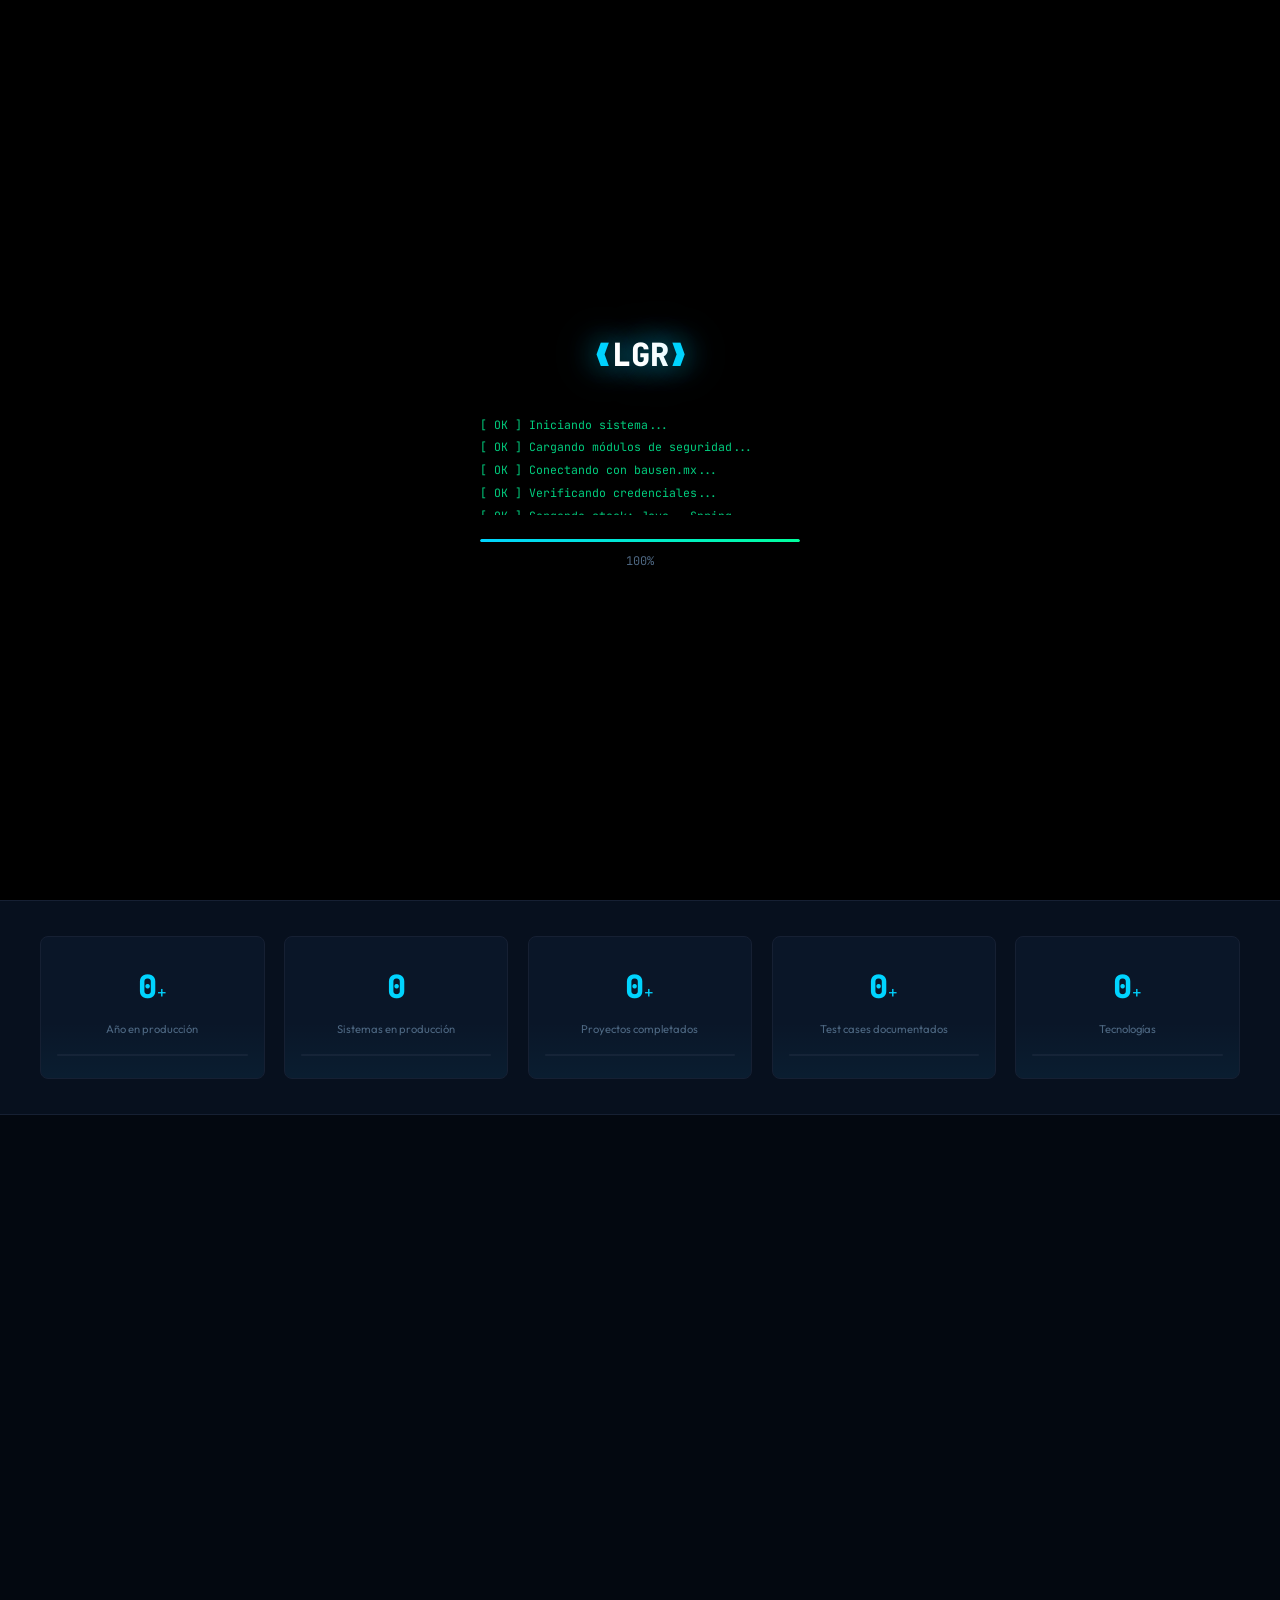
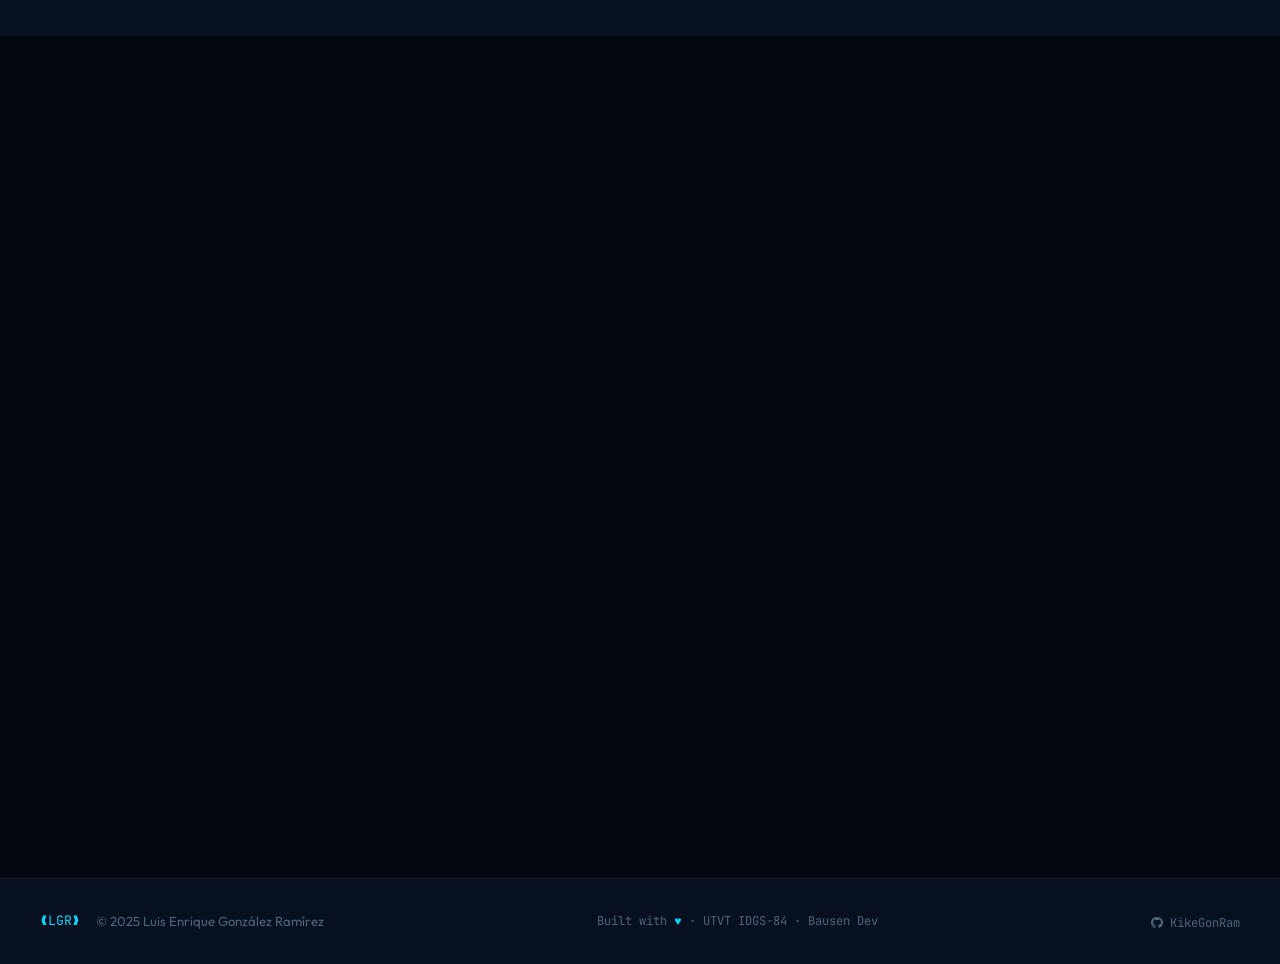
==== index.html @ 33857cc2 "feat: v3 - boot screen, particles, glitch, github stats, CV" ====
<!DOCTYPE html>
<html lang="es">
<head>
  <meta charset="UTF-8">
  <meta name="viewport" content="width=device-width, initial-scale=1.0">
  <title>Luis González Ramírez — Software Engineer</title>
  <link rel="preconnect" href="https://fonts.googleapis.com">
  <link rel="preconnect" href="https://fonts.gstatic.com" crossorigin>
  <link href="https://fonts.googleapis.com/css2?family=JetBrains+Mono:wght@300;400;500;600;700;800&family=Outfit:wght@300;400;500;600;700;800;900&display=swap" rel="stylesheet">
  <link href="https://cdnjs.cloudflare.com/ajax/libs/font-awesome/6.5.0/css/all.min.css" rel="stylesheet">
  <link rel="stylesheet" href="css/styles.css">
</head>
<body>

  <!-- ═══════════════ BOOT LOADER ═══════════════ -->
  <div id="loader">
    <div class="loader-inner">
      <div class="boot-logo">❰<span>LGR</span>❱</div>
      <div class="boot-lines" id="boot-lines"></div>
      <div class="boot-bar-wrap">
        <div class="boot-bar" id="boot-bar"></div>
      </div>
      <div class="boot-pct mono" id="boot-pct">0%</div>
    </div>
  </div>

  <!-- ═══════════════ STATUS BAR ═══════════════ -->
  <div id="status-bar">
    <div class="ticker-track">
      <span class="ticker-content" id="ticker-inner">
        <span class="t-dot"></span>
        <span>SISTEMA ONLINE</span>
        <span class="t-sep">|</span>
        <span>Luis Enrique González Ramírez</span>
        <span class="t-sep">|</span>
        <span>Software Developer @ Bausen</span>
        <span class="t-sep">|</span>
        <span>Ingeniería en Desarrollo y Gestión de Software · UTVT</span>
        <span class="t-sep">|</span>
        <span>Available for new projects</span>
        <span class="t-sep">|</span>
        <span id="live-clock">--:--:-- CST</span>
        <span class="t-sep">|</span>
        <span>bausen.mx</span>
        <span class="t-sep">|</span>
        <span>github.com/KikeGonRam</span>
        <span class="t-sep">|</span>
      </span>
    </div>
  </div>

  <!-- ═══════════════ NAVBAR ═══════════════ -->
  <nav id="navbar">
    <div class="nav-logo">❰<span class="c-cyan">LGR</span>❱</div>
    <ul class="nav-links" id="nav-links">
      <li><a href="#about"><span class="n">01.</span>Sobre mí</a></li>
      <li><a href="#experience"><span class="n">02.</span>Experiencia</a></li>
      <li><a href="#projects"><span class="n">03.</span>Proyectos</a></li>
      <li><a href="#skills"><span class="n">04.</span>Stack</a></li>
      <li><a href="#github-stats"><span class="n">05.</span>GitHub</a></li>
      <li><a href="#blog"><span class="n">06.</span>Blog</a></li>
      <li><a href="#contact"><span class="n">07.</span>Contacto</a></li>
      <li><a href="cv.html" target="_blank" class="nav-cv"><i class="fas fa-file-lines"></i> CV</a></li>
    </ul>
    <div class="nav-right">
      <span class="pulse-dot"></span>
      <span class="mono text-xs c-cyan">ONLINE</span>
      <button class="nav-burger" id="nav-burger" aria-label="Menu">
        <span></span><span></span><span></span>
      </button>
    </div>
  </nav>

  <!-- ═══════════════ HERO ═══════════════ -->
  <section id="hero">
    <canvas id="particle-canvas"></canvas>
    <div class="scanlines"></div>

    <div class="hero-inner">
      <!-- Neofetch terminal -->
      <div class="terminal-window reveal-hero" id="hero-terminal">
        <div class="term-header">
          <div class="term-dots">
            <span class="dot red"></span>
            <span class="dot yellow"></span>
            <span class="dot green-dot"></span>
          </div>
          <span class="term-title mono">luis@portfolio:~</span>
        </div>
        <div class="term-body">
          <p class="prompt"><span class="c-cyan">luis@bausen</span><span class="c-dim">:</span><span class="c-green">~</span><span class="c-dim">$</span> neofetch</p>
          <div class="neofetch">
            <div class="neo-photo-wrap">
              <img src="images/mi-foto.jpg" alt="Luis González" class="neo-photo">
            </div>
            <div class="neo-info">
              <p class="neo-user">luis<span class="c-dim">@</span><span class="c-cyan">bausen</span></p>
              <p class="neo-sep">────────────────────</p>
              <div class="neo-row"><span class="neo-k">Role</span><span class="c-dim">:</span> Software Developer</div>
              <div class="neo-row"><span class="neo-k">Company</span><span class="c-dim">:</span> <span class="c-cyan">Bausen</span></div>
              <div class="neo-row"><span class="neo-k">Degree</span><span class="c-dim">:</span> Ing. Desarrollo y Gestión</div>
              <div class="neo-row"><span class="neo-k">Shell</span><span class="c-dim">:</span> bash · zsh · PowerShell</div>
              <div class="neo-row"><span class="neo-k">Terminal</span><span class="c-dim">:</span> iTerm2 · WSL · GNOME</div>
              <div class="neo-row"><span class="neo-k">Stack</span><span class="c-dim">:</span> Java · Next.js · MySQL</div>
              <div class="neo-row"><span class="neo-k">CPU</span><span class="c-dim">:</span> Full-Stack @ max_threads</div>
              <div class="neo-row"><span class="neo-k">Uptime</span><span class="c-dim">:</span> <span class="c-green" id="uptime-val">calculando...</span></div>
              <div class="neo-colors">
                <span style="background:#ff4d6a"></span><span style="background:#ff8c42"></span>
                <span style="background:#ffd166"></span><span style="background:#00ff9d"></span>
                <span style="background:#00d4ff"></span><span style="background:#818cf8"></span>
                <span style="background:#f0abfc"></span><span style="background:#ffffff"></span>
              </div>
            </div>
          </div>
          <p class="prompt mt8"><span class="c-cyan">luis@bausen</span><span class="c-dim">:</span><span class="c-green">~</span><span class="c-dim">$</span> <span class="cursor">█</span></p>
        </div>
      </div>

      <!-- Hero right -->
      <div class="hero-right reveal-hero-r">
        <div class="hero-badge mono">
          <span class="pulse-dot"></span>
          available_for_hire = <span class="c-green">true</span>
        </div>
        <h1 class="hero-name glitch" data-text="Luis González">
          Luis<br><span class="c-cyan">González</span><br>Ramírez
        </h1>
        <div class="hero-typing-wrap">
          <span class="c-dim mono">// </span>
          <span class="hero-typing mono" id="hero-typing"></span>
          <span class="cursor-sm">_</span>
        </div>
        <p class="hero-desc">
          Construyo sistemas reales que escalan. APIs, plataformas empresariales, apps móviles. Código limpio, arquitectura sólida, producción estable.
        </p>
        <div class="os-badges">
          <div class="os-badge" title="Linux"><i class="fab fa-linux"></i> Linux</div>
          <div class="os-badge" title="macOS"><i class="fab fa-apple"></i> macOS</div>
          <div class="os-badge" title="Windows"><i class="fab fa-windows"></i> Windows</div>
        </div>
        <div class="hero-cta">
          <a href="#projects" class="btn-primary"><i class="fas fa-folder-open"></i> Ver proyectos</a>
          <a href="cv.html" target="_blank" class="btn-ghost"><i class="fas fa-file-lines"></i> Descargar CV</a>
        </div>
      </div>
    </div>

    <div class="hero-scroll-hint">
      <span class="mono text-xs c-dim">scroll down</span>
      <div class="scroll-arrow"></div>
    </div>
  </section>

  <!-- ═══════════════ METRICS ═══════════════ -->
  <div id="metrics">
    <div class="metrics-inner">
      <div class="metric-card">
        <span class="metric-val mono" data-target="1">0</span><span class="metric-unit">+</span>
        <span class="metric-lbl">Año en producción</span>
        <div class="metric-bar"><div class="mb-fill" style="--w:60%"></div></div>
      </div>
      <div class="metric-card">
        <span class="metric-val mono" data-target="2">0</span><span class="metric-unit"></span>
        <span class="metric-lbl">Sistemas en producción</span>
        <div class="metric-bar"><div class="mb-fill" style="--w:80%"></div></div>
      </div>
      <div class="metric-card">
        <span class="metric-val mono" data-target="5">0</span><span class="metric-unit">+</span>
        <span class="metric-lbl">Proyectos completados</span>
        <div class="metric-bar"><div class="mb-fill" style="--w:70%"></div></div>
      </div>
      <div class="metric-card">
        <span class="metric-val mono" data-target="230">0</span><span class="metric-unit">+</span>
        <span class="metric-lbl">Test cases documentados</span>
        <div class="metric-bar"><div class="mb-fill" style="--w:90%"></div></div>
      </div>
      <div class="metric-card">
        <span class="metric-val mono" data-target="12">0</span><span class="metric-unit">+</span>
        <span class="metric-lbl">Tecnologías</span>
        <div class="metric-bar"><div class="mb-fill" style="--w:75%"></div></div>
      </div>
    </div>
  </div>

  <!-- ═══════════════ ABOUT ═══════════════ -->
  <section id="about">
    <div class="section-inner">
      <div class="section-head reveal">
        <span class="section-cmd mono">$ cat ~/about.md</span>
        <h2 class="section-title">Sobre <span class="c-cyan">Mí</span></h2>
      </div>
      <div class="about-grid">
        <div class="about-photo-col reveal">
          <div class="about-photo-wrap">
            <img src="images/mi-foto.jpg" alt="Luis González Ramírez" class="about-photo">
            <div class="about-photo-frame"></div>
          </div>
          <div class="about-quick-facts">
            <div class="qf-item"><span class="qf-icon c-cyan"><i class="fas fa-map-pin"></i></span><span>Toluca, México</span></div>
            <div class="qf-item"><span class="qf-icon c-cyan"><i class="fas fa-briefcase"></i></span><span>Bausen · Developer</span></div>
            <div class="qf-item"><span class="qf-icon c-cyan"><i class="fas fa-graduation-cap"></i></span><span>UTVT · Ing. Software</span></div>
            <div class="qf-item"><span class="qf-icon c-green"><i class="fas fa-circle"></i></span><span class="c-green">Disponible</span></div>
          </div>
        </div>
        <div class="about-text-col reveal">
          <p>Soy <strong>Luis Enrique González Ramírez</strong>, desarrollador de software con título de T.S.U. y actualmente estudiando Ingeniería en Desarrollo y Gestión de Software en la UTVT. Trabajo en <strong>Bausen</strong> donde he desarrollado plataformas empresariales reales en producción.</p>
          <p>Me apasiona construir software que <em>funciona de verdad</em> — sistemas que usan personas reales, plataformas que manejan datos reales, APIs que responden 24/7. No me limito a un lenguaje o framework: uso lo que el problema necesita.</p>
          <p>Fuera del código me interesan la <strong>arquitectura de sistemas</strong>, la seguridad informática, y entender cómo funciona internet a nivel bajo. También disfruto aprender sobre diseño de UI, DevOps y automatización.</p>
          <div class="about-hobbies">
            <span class="hb-chip"><i class="fas fa-terminal"></i> CLI tools</span>
            <span class="hb-chip"><i class="fas fa-shield"></i> Ciberseguridad</span>
            <span class="hb-chip"><i class="fas fa-network-wired"></i> Redes</span>
            <span class="hb-chip"><i class="fas fa-robot"></i> Automatización</span>
            <span class="hb-chip"><i class="fas fa-mobile-alt"></i> Mobile dev</span>
            <span class="hb-chip"><i class="fas fa-palette"></i> UI/UX</span>
            <span class="hb-chip"><i class="fas fa-database"></i> Bases de datos</span>
            <span class="hb-chip"><i class="fas fa-gamepad"></i> Gaming</span>
          </div>
        </div>
      </div>
    </div>
  </section>

  <!-- ═══════════════ EXPERIENCE ═══════════════ -->
  <section id="experience">
    <div class="section-inner">
      <div class="section-head reveal">
        <span class="section-cmd mono">$ ls -la ./experience --sort=date</span>
        <h2 class="section-title">Experiencia <span class="c-cyan">Profesional</span></h2>
      </div>
      <div class="timeline">

        <!-- BAUSEN - Contratado -->
        <div class="tl-item reveal active-tl">
          <div class="tl-dot"></div>
          <div class="tl-card">
            <div class="tl-top">
              <div>
                <h3 class="tl-role">Software Developer</h3>
                <p class="tl-company"><i class="fas fa-building c-cyan"></i> Bausen · Infraestructura Digital Corporativa</p>
              </div>
              <div class="tl-right">
                <span class="tl-period mono">Ago 2025 — Presente</span>
                <span class="badge-active">● CONTRATADO</span>
              </div>
            </div>
            <ul class="tl-list">
              <li>Contratado directamente tras concluir la estadía. Responsable del desarrollo y mantenimiento de la <strong>Plataforma BECHAPRA</strong> y el <strong>Portal Corporativo</strong> en producción.</li>
              <li>Gestión de autenticación, seguridad TLS, control de accesos y despliegue en servidor productivo bausen.mx.</li>
              <li>Stack activo: Next.js, TypeScript, módulos de seguridad, infraestructura digital corporativa.</li>
            </ul>
            <div class="tag-row">
              <span class="tag">Next.js</span><span class="tag">TypeScript</span>
              <span class="tag">TLS/HTTPS</span><span class="tag green-tag">Producción</span>
            </div>
          </div>
        </div>

        <!-- BECHAPRA - Estadía -->
        <div class="tl-item reveal">
          <div class="tl-dot"></div>
          <div class="tl-card">
            <div class="tl-top">
              <div>
                <h3 class="tl-role">Desarrollador en Estadía</h3>
                <p class="tl-company"><i class="fas fa-flask c-cyan"></i> Bechapra (hoy Bausen) · Estadía Profesional</p>
              </div>
              <div class="tl-right">
                <span class="tl-period mono">Abr 2025 — Ago 2025</span>
                <span class="badge-done">✓ COMPLETADO</span>
              </div>
            </div>
            <ul class="tl-list">
              <li>Estadía profesional universitaria en Bechapra. Desarrollo de la <strong>Plataforma de Pagos BECHAPRA</strong> — sistema institucional de gestión financiera.</li>
              <li>Construcción del <strong>Portal Corporativo</strong> con autenticación de grado bancario, sistema TLS v2.5 y acceso centralizado.</li>
              <li>Al término de la estadía la empresa fue renombrada a <strong>Bausen</strong> y se formalizó la contratación.</li>
            </ul>
            <div class="tag-row">
              <span class="tag">Next.js</span><span class="tag">Auth</span>
              <span class="tag">Estadía UTVT</span><span class="tag cyan-tag">Primer trabajo</span>
            </div>
          </div>
        </div>

        <!-- ACADÉMICO -->
        <div class="tl-item reveal">
          <div class="tl-dot"></div>
          <div class="tl-card">
            <div class="tl-top">
              <div>
                <h3 class="tl-role">Proyectos Académicos · TSU</h3>
                <p class="tl-company"><i class="fas fa-university c-cyan"></i> UTVT · Grupo IDGS-84</p>
              </div>
              <div class="tl-right">
                <span class="tl-period mono">2022 — 2025</span>
                <span class="badge-done">✓ TITULADO</span>
              </div>
            </div>
            <ul class="tl-list">
              <li><strong>API REST Spring Boot</strong> — JPA/Hibernate, MapStruct, Log4j2, MySQL, Springdoc/OpenAPI, frontend Next.js.</li>
              <li><strong>App móvil gestión barbería</strong> — 230+ casos de prueba, CI/CD, Cypress, Jest, JMeter, ISO/IEC 27001, ISO 31000.</li>
              <li><strong>Módulo Python Pandas</strong> — ProgresionAritmetica con Series.diff() para análisis numérico.</li>
            </ul>
            <div class="tag-row">
              <span class="tag">Spring Boot</span><span class="tag">Java</span>
              <span class="tag">Python</span><span class="tag cyan-tag">React Native</span><span class="tag">MySQL</span>
            </div>
          </div>
        </div>

      </div>
    </div>
  </section>

  <!-- ═══════════════ PROJECTS ═══════════════ -->
  <section id="projects">
    <div class="section-inner">
      <div class="section-head reveal">
        <span class="section-cmd mono">$ git log --oneline --all --graph</span>
        <h2 class="section-title">Proyectos <span class="c-cyan">en Producción</span></h2>
        <p class="section-sub">Sistemas reales desplegados, código que corre 24/7 y usuarios reales.</p>
      </div>

      <!-- FEATURED ROW -->
      <div class="projects-featured reveal">
        <div class="pf-card left">
          <div class="pf-glow"></div>
          <div class="pf-header">
            <div class="pc-dots"><span class="dot red"></span><span class="dot yellow"></span><span class="dot green-dot"></span></div>
            <span class="pc-path mono">~/bechapra-platform/</span>
            <span class="pc-live mono"><span class="pulse-dot"></span>LIVE</span>
          </div>
          <div class="pf-body">
            <div class="pf-type mono c-dim">// Enterprise · Fintech</div>
            <h3 class="pf-name">Plataforma de Pagos BECHAPRA</h3>
            <p class="pf-desc">Sistema de gestión de pagos institucional con autenticación segura, control de roles, panel administrativo y alta disponibilidad. Procesamiento financiero en tiempo real.</p>
            <div class="pf-metrics-row">
              <div class="pfm"><span class="pfm-k mono">STATUS</span><span class="pfm-v c-green">● ONLINE</span></div>
              <div class="pfm"><span class="pfm-k mono">TYPE</span><span class="pfm-v">Enterprise</span></div>
              <div class="pfm"><span class="pfm-k mono">DEPLOY</span><span class="pfm-v">bausen.mx</span></div>
              <div class="pfm"><span class="pfm-k mono">SEC</span><span class="pfm-v">TLS v2.5</span></div>
            </div>
            <div class="tag-row">
              <span class="tag">Next.js</span><span class="tag cyan-tag">TypeScript</span>
              <span class="tag green-tag">Producción</span><span class="tag">Auth</span>
            </div>
            <a href="https://bausen.mx/login" target="_blank" class="btn-primary mt-1"><i class="fas fa-external-link-alt"></i> Ver plataforma</a>
          </div>
        </div>

        <div class="pf-card right">
          <div class="pf-glow glow-indigo"></div>
          <div class="pf-header">
            <div class="pc-dots"><span class="dot red"></span><span class="dot yellow"></span><span class="dot green-dot"></span></div>
            <span class="pc-path mono">~/bausen-portal/</span>
            <span class="pc-live mono"><span class="pulse-dot"></span>LIVE</span>
          </div>
          <div class="pf-body">
            <div class="pf-type mono c-dim">// Corporate Portal · Security</div>
            <h3 class="pf-name">Portal Corporativo Bausen</h3>
            <p class="pf-desc">Nexo central de gestión financiera institucional. Autenticación de grado bancario, credenciales de sistema, TLS seguro y acceso centralizado corporativo.</p>
            <div class="pf-metrics-row">
              <div class="pfm"><span class="pfm-k mono">STATUS</span><span class="pfm-v c-green">● ONLINE</span></div>
              <div class="pfm"><span class="pfm-k mono">AUTH</span><span class="pfm-v">Bancario</span></div>
              <div class="pfm"><span class="pfm-k mono">PROTO</span><span class="pfm-v">TLS v2.5</span></div>
              <div class="pfm"><span class="pfm-k mono">USERS</span><span class="pfm-v">Corporativo</span></div>
            </div>
            <div class="tag-row">
              <span class="tag">Portal Corp.</span><span class="tag cyan-tag">TLS</span>
              <span class="tag green-tag">Producción</span><span class="tag">Seguridad</span>
            </div>
            <a href="https://bausen.mx/login-portal/login" target="_blank" class="btn-ghost mt-1"><i class="fas fa-external-link-alt"></i> Ver portal</a>
          </div>
        </div>
      </div>

      <!-- SECONDARY GRID -->
      <div class="projects-grid">
        <div class="project-card reveal">
          <div class="pc-header">
            <div class="pc-dots"><span class="dot red"></span><span class="dot yellow"></span><span class="dot green-dot"></span></div>
            <span class="pc-path mono">evaluacion-docente-api/</span>
            <span class="pc-badge">Académico</span>
          </div>
          <div class="pc-body">
            <div class="tag-row"><span class="tag">Spring Boot</span><span class="tag cyan-tag">Java</span><span class="tag">MySQL</span><span class="tag">Swagger</span></div>
            <h3 class="pc-name">API REST — Evaluación Docente</h3>
            <p class="pc-desc">API RESTful con JPA/Hibernate, MapStruct, Log4j2. Entidades: Estudiante, Docente, Cuestionario, Evaluación. OpenAPI + frontend Next.js.</p>
            <div class="pc-footer"><a href="https://github.com/KikeGonRam/evaluacion-docente-api" target="_blank" class="btn-link"><i class="fab fa-github"></i> GitHub</a></div>
          </div>
        </div>

        <div class="project-card reveal">
          <div class="pc-header">
            <div class="pc-dots"><span class="dot red"></span><span class="dot yellow"></span><span class="dot green-dot"></span></div>
            <span class="pc-path mono">barbershop-app/</span>
            <span class="pc-badge wip">WIP</span>
          </div>
          <div class="pc-body">
            <div class="tag-row"><span class="tag">React Native</span><span class="tag cyan-tag">Mobile</span><span class="tag orange-tag">En desarrollo</span></div>
            <h3 class="pc-name">App — Gestión Barbería</h3>
            <p class="pc-desc">App móvil para gestión de citas, agenda y roles. 230+ casos de prueba, Cypress, Jest, JMeter, Postman/Newman, CI/CD e ISO/IEC 27001.</p>
            <div class="pc-footer"><a href="https://github.com/KikeGonRam" target="_blank" class="btn-link"><i class="fab fa-github"></i> GitHub</a></div>
          </div>
        </div>

        <div class="project-card reveal">
          <div class="pc-header">
            <div class="pc-dots"><span class="dot red"></span><span class="dot yellow"></span><span class="dot green-dot"></span></div>
            <span class="pc-path mono">series-aritmeticas-py/</span>
            <span class="pc-badge">Python</span>
          </div>
          <div class="pc-body">
            <div class="tag-row"><span class="tag">Python</span><span class="tag cyan-tag">Pandas</span><span class="tag">Análisis</span></div>
            <h3 class="pc-name">Validador — Series Aritméticas</h3>
            <p class="pc-desc">Clase ProgresionAritmetica con Pandas Series.diff() para validar y analizar progresiones numéricas. Python 3.14, PyCharm.</p>
            <div class="pc-footer"><a href="https://github.com/KikeGonRam/series-aritmeticas-python" target="_blank" class="btn-link"><i class="fab fa-github"></i> GitHub</a></div>
          </div>
        </div>
      </div>
    </div>
  </section>

  <!-- ═══════════════ SKILLS ═══════════════ -->
  <section id="skills">
    <div class="section-inner">
      <div class="section-head reveal">
        <span class="section-cmd mono">$ cat package.json | jq '.dependencies'</span>
        <h2 class="section-title">Tech <span class="c-cyan">Stack</span></h2>
        <p class="section-sub">Tecnologías que domino para construir sistemas completos, del backend al deploy.</p>
      </div>

      <div class="skills-universe">
        <!-- Backend -->
        <div class="skill-cluster reveal">
          <div class="sc-label mono"><span class="c-cyan">01</span> · backend/</div>
          <div class="sc-chips">
            <div class="sc-chip lvl-high"><i class="fab fa-java"></i><span>Java</span><div class="sc-bar"><div style="--p:85%"></div></div></div>
            <div class="sc-chip lvl-high"><i class="fas fa-leaf"></i><span>Spring Boot</span><div class="sc-bar"><div style="--p:80%"></div></div></div>
            <div class="sc-chip lvl-mid"><i class="fab fa-python"></i><span>Python</span><div class="sc-bar"><div style="--p:70%"></div></div></div>
            <div class="sc-chip lvl-high"><i class="fas fa-plug"></i><span>REST APIs</span><div class="sc-bar"><div style="--p:90%"></div></div></div>
            <div class="sc-chip lvl-mid"><i class="fas fa-layer-group"></i><span>MapStruct / JPA</span><div class="sc-bar"><div style="--p:75%"></div></div></div>
            <div class="sc-chip lvl-mid"><i class="fas fa-book-open"></i><span>Swagger / OpenAPI</span><div class="sc-bar"><div style="--p:80%"></div></div></div>
          </div>
        </div>

        <!-- Frontend -->
        <div class="skill-cluster reveal">
          <div class="sc-label mono"><span class="c-cyan">02</span> · frontend/</div>
          <div class="sc-chips">
            <div class="sc-chip lvl-high"><i class="fas fa-bolt"></i><span>Next.js</span><div class="sc-bar"><div style="--p:85%"></div></div></div>
            <div class="sc-chip lvl-high"><i class="fab fa-react"></i><span>React / RN</span><div class="sc-bar"><div style="--p:80%"></div></div></div>
            <div class="sc-chip lvl-mid"><i class="fas fa-code"></i><span>TypeScript</span><div class="sc-bar"><div style="--p:75%"></div></div></div>
            <div class="sc-chip lvl-high"><i class="fab fa-js"></i><span>JavaScript</span><div class="sc-bar"><div style="--p:88%"></div></div></div>
            <div class="sc-chip lvl-high"><i class="fab fa-css3-alt"></i><span>CSS / Tailwind</span><div class="sc-bar"><div style="--p:85%"></div></div></div>
          </div>
        </div>

        <!-- Data & DB -->
        <div class="skill-cluster reveal">
          <div class="sc-label mono"><span class="c-cyan">03</span> · data &amp; db/</div>
          <div class="sc-chips">
            <div class="sc-chip lvl-high"><i class="fas fa-database"></i><span>MySQL</span><div class="sc-bar"><div style="--p:80%"></div></div></div>
            <div class="sc-chip lvl-mid"><i class="fas fa-server"></i><span>JPA / Hibernate</span><div class="sc-bar"><div style="--p:75%"></div></div></div>
            <div class="sc-chip lvl-mid"><i class="fas fa-chart-line"></i><span>Pandas</span><div class="sc-bar"><div style="--p:65%"></div></div></div>
            <div class="sc-chip lvl-mid"><i class="fas fa-tools"></i><span>MySQL Workbench</span><div class="sc-bar"><div style="--p:78%"></div></div></div>
          </div>
        </div>

        <!-- Security -->
        <div class="skill-cluster reveal">
          <div class="sc-label mono"><span class="c-cyan">04</span> · security/</div>
          <div class="sc-chips">
            <div class="sc-chip lvl-high"><i class="fas fa-lock"></i><span>TLS / HTTPS</span><div class="sc-bar"><div style="--p:80%"></div></div></div>
            <div class="sc-chip lvl-mid"><i class="fas fa-key"></i><span>Auth / JWT</span><div class="sc-bar"><div style="--p:75%"></div></div></div>
            <div class="sc-chip lvl-mid"><i class="fas fa-shield-halved"></i><span>ISO/IEC 27001</span><div class="sc-bar"><div style="--p:70%"></div></div></div>
            <div class="sc-chip lvl-mid"><i class="fas fa-triangle-exclamation"></i><span>ISO 31000</span><div class="sc-bar"><div style="--p:65%"></div></div></div>
          </div>
        </div>

        <!-- Testing -->
        <div class="skill-cluster reveal">
          <div class="sc-label mono"><span class="c-cyan">05</span> · testing/</div>
          <div class="sc-chips">
            <div class="sc-chip lvl-mid"><i class="fas fa-vial"></i><span>Cypress</span><div class="sc-bar"><div style="--p:70%"></div></div></div>
            <div class="sc-chip lvl-mid"><i class="fas fa-flask"></i><span>Jest</span><div class="sc-bar"><div style="--p:70%"></div></div></div>
            <div class="sc-chip lvl-mid"><i class="fas fa-gauge-high"></i><span>JMeter</span><div class="sc-bar"><div style="--p:72%"></div></div></div>
            <div class="sc-chip lvl-mid"><i class="fas fa-paper-plane"></i><span>Postman / Newman</span><div class="sc-bar"><div style="--p:78%"></div></div></div>
          </div>
        </div>

        <!-- DevOps -->
        <div class="skill-cluster reveal">
          <div class="sc-label mono"><span class="c-cyan">06</span> · devops/</div>
          <div class="sc-chips">
            <div class="sc-chip lvl-high"><i class="fab fa-git-alt"></i><span>Git / GitHub</span><div class="sc-bar"><div style="--p:88%"></div></div></div>
            <div class="sc-chip lvl-mid"><i class="fas fa-gears"></i><span>GitHub Actions</span><div class="sc-bar"><div style="--p:70%"></div></div></div>
            <div class="sc-chip lvl-mid"><i class="fas fa-infinity"></i><span>CI/CD</span><div class="sc-bar"><div style="--p:65%"></div></div></div>
            <div class="sc-chip lvl-mid"><i class="fas fa-server"></i><span>Deployment</span><div class="sc-bar"><div style="--p:75%"></div></div></div>
          </div>
        </div>
      </div>

      <!-- OS Terminal Row -->
      <div class="os-terminals">
        <div class="os-term linux reveal">
          <div class="ost-head"><span class="dot red"></span><span class="dot yellow"></span><span class="dot green-dot"></span><span class="ost-title mono"><i class="fab fa-linux"></i> bash — Ubuntu</span></div>
          <div class="ost-body mono">
            <p><span class="c-cyan">luis@ubuntu</span><span class="c-dim">:~$</span> mvn clean install</p>
            <p class="c-dim">BUILD SUCCESS · 2.3s</p>
            <p><span class="c-green">✓</span> Tests: 12 passed</p>
          </div>
        </div>
        <div class="os-term mac reveal">
          <div class="ost-head"><span class="dot red"></span><span class="dot yellow"></span><span class="dot green-dot"></span><span class="ost-title mono"><i class="fab fa-apple"></i> zsh — macOS</span></div>
          <div class="ost-body mono">
            <p><span class="c-green">➜</span> <span class="c-cyan">~</span> npm run build</p>
            <p class="c-dim">▲ Next.js compiled · 4.1s</p>
            <p><span class="c-green">✓</span> Ready for deploy</p>
          </div>
        </div>
        <div class="os-term win reveal">
          <div class="ost-head"><span class="dot red"></span><span class="dot yellow"></span><span class="dot green-dot"></span><span class="ost-title mono"><i class="fab fa-windows"></i> PowerShell — WSL</span></div>
          <div class="ost-body mono">
            <p><span class="c-cyan">PS</span> C:\luis<span class="c-green">></span> git push</p>
            <p class="c-dim">Enumerating objects: 5</p>
            <p><span class="c-green">✓</span> main → origin/main</p>
          </div>
        </div>
      </div>
    </div>
  </section>

  <!-- ═══════════════ CERTIFICATIONS ═══════════════ -->
  <section id="certifications">
    <div class="section-inner">
      <div class="section-head reveal">
        <span class="section-cmd mono">$ ls ~/certificates/ --sort=date</span>
        <h2 class="section-title">Certificaciones <span class="c-cyan">&amp; Cursos</span></h2>
      </div>
      <div class="certs-grid">
        <div class="cert-card reveal">
          <div class="cert-icon"><i class="fas fa-graduation-cap"></i></div>
          <div class="cert-body">
            <div class="cert-issuer mono c-dim">UTVT</div>
            <h4 class="cert-name">T.S.U. Desarrollo de Software Multiplataforma</h4>
            <p class="cert-detail">Título universitario · Titulado 2025</p>
            <span class="cert-badge done">✓ Completado</span>
          </div>
        </div>
        <div class="cert-card reveal">
          <div class="cert-icon cyan-icon"><i class="fas fa-shield-halved"></i></div>
          <div class="cert-body">
            <div class="cert-issuer mono c-dim">Seguridad en el Desarrollo</div>
            <h4 class="cert-name">ISO/IEC 27001 — Seguridad en Aplicaciones</h4>
            <p class="cert-detail">Aplicado en proyecto barbería · UTVT</p>
            <span class="cert-badge done">✓ Aplicado</span>
          </div>
        </div>
        <div class="cert-card reveal">
          <div class="cert-icon orange-icon"><i class="fas fa-leaf"></i></div>
          <div class="cert-body">
            <div class="cert-issuer mono c-dim">Backend Development</div>
            <h4 class="cert-name">Spring Boot REST API con JPA &amp; Swagger</h4>
            <p class="cert-detail">Proyecto académico certificado · UTVT</p>
            <span class="cert-badge done">✓ Completado</span>
          </div>
        </div>
        <div class="cert-card reveal">
          <div class="cert-icon"><i class="fas fa-bolt"></i></div>
          <div class="cert-body">
            <div class="cert-issuer mono c-dim">Frontend / Full-Stack</div>
            <h4 class="cert-name">Next.js 14 + TypeScript en Producción</h4>
            <p class="cert-detail">Plataforma Bausen desplegada en bausen.mx</p>
            <span class="cert-badge active">● En uso</span>
          </div>
        </div>
        <div class="cert-card reveal">
          <div class="cert-icon cyan-icon"><i class="fas fa-mobile-alt"></i></div>
          <div class="cert-body">
            <div class="cert-issuer mono c-dim">Mobile Development</div>
            <h4 class="cert-name">React Native — App Multiplataforma</h4>
            <p class="cert-detail">iOS + Android · CI/CD · 230+ test cases</p>
            <span class="cert-badge wip">⏳ En curso</span>
          </div>
        </div>
        <div class="cert-card reveal">
          <div class="cert-icon orange-icon"><i class="fas fa-infinity"></i></div>
          <div class="cert-body">
            <div class="cert-issuer mono c-dim">DevOps</div>
            <h4 class="cert-name">CI/CD con GitHub Actions</h4>
            <p class="cert-detail">Pipelines automatizados · Deploy en Pages</p>
            <span class="cert-badge active">● Activo</span>
          </div>
        </div>
      </div>
    </div>
  </section>

  <!-- ═══════════════ GITHUB STATS ═══════════════ -->
  <section id="github-stats">
    <div class="section-inner">
      <div class="section-head reveal">
        <span class="section-cmd mono">$ curl https://api.github.com/users/KikeGonRam</span>
        <h2 class="section-title">GitHub <span class="c-cyan">Stats</span></h2>
        <p class="section-sub">Actividad pública en <a href="https://github.com/KikeGonRam" target="_blank" class="c-cyan">github.com/KikeGonRam</a></p>
      </div>
      <div class="github-grid">
        <div class="gh-stats-wrap reveal">
          <img src="https://github-readme-stats.vercel.app/api?username=KikeGonRam&show_icons=true&theme=transparent&title_color=00d4ff&text_color=c5d4e8&icon_color=00d4ff&border_color=1e2d3d&bg_color=0d1117" alt="GitHub Stats" class="gh-img">
        </div>
        <div class="gh-langs-wrap reveal">
          <img src="https://github-readme-stats.vercel.app/api/top-langs/?username=KikeGonRam&layout=compact&theme=transparent&title_color=00d4ff&text_color=c5d4e8&border_color=1e2d3d&bg_color=0d1117" alt="Top Languages" class="gh-img">
        </div>
        <div class="gh-streak-wrap reveal">
          <img src="https://github-readme-streak-stats.herokuapp.com/?user=KikeGonRam&theme=transparent&hide_border=false&ring=00d4ff&fire=00d4ff&currStreakLabel=00d4ff&sideLabels=c5d4e8&dates=4d6680&border=1e2d3d&background=0d1117" alt="GitHub Streak" class="gh-img">
        </div>
        <div class="gh-info-card reveal">
          <div class="term-header">
            <div class="term-dots"><span class="dot red"></span><span class="dot yellow"></span><span class="dot green-dot"></span></div>
            <span class="term-title mono">github-profile.json</span>
          </div>
          <div class="gh-json mono">
            <p><span class="c-dim">{</span></p>
            <p>&nbsp;&nbsp;<span class="json-k">"username"</span>: <span class="json-v">"KikeGonRam"</span>,</p>
            <p>&nbsp;&nbsp;<span class="json-k">"location"</span>: <span class="json-v">"Toluca, México"</span>,</p>
            <p>&nbsp;&nbsp;<span class="json-k">"company"</span>: <span class="json-v">"@Bausen"</span>,</p>
            <p>&nbsp;&nbsp;<span class="json-k">"repos"</span>: <span id="gh-repos" class="json-num">...</span>,</p>
            <p>&nbsp;&nbsp;<span class="json-k">"followers"</span>: <span id="gh-followers" class="json-num">...</span>,</p>
            <p>&nbsp;&nbsp;<span class="json-k">"public_gists"</span>: <span id="gh-gists" class="json-num">...</span>,</p>
            <p>&nbsp;&nbsp;<span class="json-k">"hireable"</span>: <span class="c-green">true</span></p>
            <p><span class="c-dim">}</span></p>
          </div>
        </div>
      </div>
    </div>
  </section>

  <!-- ═══════════════ EDUCATION ═══════════════ -->
  <section id="education">
    <div class="section-inner">
      <div class="section-head reveal">
        <span class="section-cmd mono">$ cat ~/.education</span>
        <h2 class="section-title">Educación <span class="c-cyan">Formal</span></h2>
      </div>
      <div class="edu-list">
        <div class="edu-item reveal">
          <div class="edu-year mono">Sep 2025 — <span class="c-cyan">HOY</span></div>
          <div class="edu-card">
            <div class="edu-icon current-edu"><i class="fas fa-graduation-cap"></i></div>
            <div>
              <h3 class="edu-degree">Ingeniería en Desarrollo y Gestión de Software</h3>
              <p class="edu-school">Universidad Tecnológica del Valle de Toluca</p>
              <p class="edu-detail">Continuación directa del TSU · 8vo Cuatrimestre actual</p>
              <span class="edu-badge current-badge">● En curso</span>
            </div>
          </div>
        </div>
        <div class="edu-item reveal">
          <div class="edu-year mono">2022 — Ago 2025</div>
          <div class="edu-card">
            <div class="edu-icon done-edu"><i class="fas fa-certificate"></i></div>
            <div>
              <h3 class="edu-degree">T.S.U. en Desarrollo de Software Multiplataforma</h3>
              <p class="edu-school">Universidad Tecnológica del Valle de Toluca · IDGS-84</p>
              <p class="edu-detail">Completado en 6to cuatrimestre · Titulado</p>
              <span class="edu-badge done-badge">✓ Titulado</span>
            </div>
          </div>
        </div>
      </div>
    </div>
  </section>

  <!-- ═══════════════ BLOG ═══════════════ -->
  <section id="blog">
    <div class="section-inner">
      <div class="section-head reveal">
        <span class="section-cmd mono">$ ls ./blog/ -lt | head -5</span>
        <h2 class="section-title">Blog <span class="c-cyan">Técnico</span></h2>
        <p class="section-sub">Artículos sobre desarrollo, arquitectura y experiencias reales. Próximamente.</p>
      </div>
      <div class="blog-grid">
        <div class="blog-card reveal blog-featured">
          <div class="blog-num mono c-dim">001</div>
          <div class="blog-meta">
            <span class="blog-tag">Spring Boot</span>
            <span class="blog-read mono c-dim"><i class="fas fa-clock"></i> 8 min read</span>
          </div>
          <h3 class="blog-title">JWT + Spring Security: Autenticación en producción</h3>
          <p class="blog-desc">Implementé esto en Bausen. Te explico cómo hacer autenticación stateless con JWT, Spring Security 6 y cómo evitar los errores más comunes en producción.</p>
          <div class="blog-footer">
            <span class="blog-date mono c-dim">Próximamente · 2025</span>
            <span class="blog-status mono">DRAFT</span>
          </div>
        </div>
        <div class="blog-card reveal">
          <div class="blog-num mono c-dim">002</div>
          <div class="blog-meta">
            <span class="blog-tag cyan-tag">Next.js</span>
            <span class="blog-read mono c-dim"><i class="fas fa-clock"></i> 6 min read</span>
          </div>
          <h3 class="blog-title">Next.js 14 + Spring Boot: Full-Stack sin drama</h3>
          <p class="blog-desc">Cómo conectar App Router con una API Spring Boot: CORS correcto, fetch tipado con TypeScript y despliegue en producción real.</p>
          <div class="blog-footer">
            <span class="blog-date mono c-dim">Próximamente · 2025</span>
            <span class="blog-status mono">DRAFT</span>
          </div>
        </div>
        <div class="blog-card reveal">
          <div class="blog-num mono c-dim">003</div>
          <div class="blog-meta">
            <span class="blog-tag orange-tag">Carrera</span>
            <span class="blog-read mono c-dim"><i class="fas fa-clock"></i> 5 min read</span>
          </div>
          <h3 class="blog-title">De estadía a contratado: lo que nadie te dice</h3>
          <p class="blog-desc">Mi experiencia haciendo estadía en Bechapra y cómo terminé contratado en Bausen. Qué hice bien, qué haría diferente y qué esperar de tu primera estadía.</p>
          <div class="blog-footer">
            <span class="blog-date mono c-dim">Próximamente · 2025</span>
            <span class="blog-status mono">DRAFT</span>
          </div>
        </div>
      </div>
    </div>
  </section>

  <!-- ═══════════════ CONTACT ═══════════════ -->
  <section id="contact">
    <div class="section-inner">
      <div class="section-head reveal">
        <span class="section-cmd mono">$ ssh luis@gonzalez.dev</span>
        <h2 class="section-title">¿Hablamos? <span class="c-cyan">Contacto</span></h2>
        <p class="section-sub">Disponible para nuevas oportunidades, freelance o simplemente platicar de tecnología.</p>
      </div>
      <div class="contact-grid">
        <div class="contact-links reveal">
          <a href="mailto:kikeramirez160418@gmail.com" class="contact-item">
            <div class="ci-icon"><i class="fas fa-envelope"></i></div>
            <div class="ci-body"><span class="ci-lbl mono">EMAIL</span><span class="ci-val">kikeramirez160418@gmail.com</span></div>
            <i class="fas fa-chevron-right ci-arr"></i>
          </a>
          <a href="https://github.com/KikeGonRam" target="_blank" class="contact-item">
            <div class="ci-icon"><i class="fab fa-github"></i></div>
            <div class="ci-body"><span class="ci-lbl mono">GITHUB</span><span class="ci-val">KikeGonRam</span></div>
            <i class="fas fa-chevron-right ci-arr"></i>
          </a>
          <a href="https://www.instagram.com/kike_gonzalez_16" target="_blank" class="contact-item">
            <div class="ci-icon"><i class="fab fa-instagram"></i></div>
            <div class="ci-body"><span class="ci-lbl mono">INSTAGRAM</span><span class="ci-val">@kike_gonzalez_16</span></div>
            <i class="fas fa-chevron-right ci-arr"></i>
          </a>
          <a href="https://www.facebook.com/kike160418" target="_blank" class="contact-item">
            <div class="ci-icon"><i class="fab fa-facebook"></i></div>
            <div class="ci-body"><span class="ci-lbl mono">FACEBOOK</span><span class="ci-val">Kike Gonzalez</span></div>
            <i class="fas fa-chevron-right ci-arr"></i>
          </a>
          <a href="cv.html" target="_blank" class="contact-item cv-item">
            <div class="ci-icon cv-icon"><i class="fas fa-file-lines"></i></div>
            <div class="ci-body"><span class="ci-lbl mono">CURRICULUM VITAE</span><span class="ci-val">Descargar / Ver CV</span></div>
            <i class="fas fa-chevron-right ci-arr"></i>
          </a>
        </div>
        <div class="contact-term reveal">
          <div class="terminal-window">
            <div class="term-header">
              <div class="term-dots"><span class="dot red"></span><span class="dot yellow"></span><span class="dot green-dot"></span></div>
              <span class="term-title mono">send-message.sh</span>
            </div>
            <div class="term-body">
              <p class="prompt"><span class="c-green">$</span> <span class="c-cyan">./send-message.sh</span></p>
              <div class="form-grp">
                <label class="mono c-cyan"># nombre:</label>
                <input type="text" class="term-input" id="c-name" placeholder="Tu nombre">
              </div>
              <div class="form-grp">
                <label class="mono c-cyan"># email:</label>
                <input type="email" class="term-input" id="c-email" placeholder="tu@email.com">
              </div>
              <div class="form-grp">
                <label class="mono c-cyan"># mensaje:</label>
                <textarea class="term-input" id="c-msg" rows="3" placeholder="Cuéntame de tu proyecto..."></textarea>
              </div>
              <button class="btn-send" id="send-btn">
                <i class="fas fa-paper-plane"></i>
                <span class="mono">send_message()</span>
              </button>
            </div>
          </div>
        </div>
      </div>
    </div>
  </section>

  <!-- ═══════════════ FOOTER ═══════════════ -->
  <footer>
    <div class="footer-inner">
      <div class="footer-l">
        <span class="mono c-cyan">❰LGR❱</span>
        <p>© 2025 Luis Enrique González Ramírez</p>
      </div>
      <div class="footer-c mono c-dim">
        Built with <span class="c-cyan">♥</span> · UTVT IDGS-84 · Bausen Dev
      </div>
      <div class="footer-r">
        <a href="https://github.com/KikeGonRam" target="_blank" class="footer-link mono c-dim"><i class="fab fa-github"></i> KikeGonRam</a>
      </div>
    </div>
  </footer>

  <script src="js/script.js"></script>
</body>
</html>
---- css/styles.css ----
/* ══════════════════════════════════════════
   LUIS GONZÁLEZ RAMÍREZ — Portfolio v3
   Electric Cyan · Server Dashboard · Advanced
   ══════════════════════════════════════════ */

:root {
  --bg:      #030810;
  --p1:      #07101e;
  --p2:      #0a1628;
  --p3:      #0f1f36;
  --border:  #162033;
  --bhi:     #1e3050;
  --cyan:    #00d4ff;
  --cyan2:   #00a8d4;
  --green:   #00ff9d;
  --indigo:  #6366f1;
  --orange:  #ff8c42;
  --red:     #ff4d6a;
  --yellow:  #ffd166;
  --text:    #c5d4e8;
  --muted:   #4d6680;
  --mono:    'JetBrains Mono', monospace;
  --sans:    'Outfit', sans-serif;
  --r:       8px;
  --rl:      14px;
  --glow-c:  0 0 30px rgba(0,212,255,0.2);
  --glow-g:  0 0 30px rgba(0,255,157,0.2);
}

*, *::before, *::after { margin:0; padding:0; box-sizing:border-box; }
html { scroll-behavior: smooth; }

body {
  font-family: var(--sans);
  background: var(--bg);
  color: var(--text);
  line-height: 1.7;
  overflow-x: hidden;
}

/* ── SCANLINES ── */
.scanlines {
  position: absolute; inset: 0; pointer-events: none; z-index: 2;
  background: repeating-linear-gradient(
    0deg,
    transparent,
    transparent 3px,
    rgba(0,0,0,0.08) 3px,
    rgba(0,0,0,0.08) 4px
  );
  animation: scanline-drift 12s linear infinite;
}
@keyframes scanline-drift {
  from { background-position: 0 0; }
  to   { background-position: 0 100vh; }
}

body::after {
  content: '';
  position: fixed; inset: 0; pointer-events: none; z-index: 9000;
  background: repeating-linear-gradient(
    0deg, transparent, transparent 2px,
    rgba(0,0,0,0.03) 2px, rgba(0,0,0,0.03) 4px
  );
}

/* ── UTILITIES ── */
.mono    { font-family: var(--mono); }
.c-cyan  { color: var(--cyan); }
.c-green { color: var(--green); }
.c-dim   { color: var(--muted); }
.text-xs { font-size: .75rem; }
.mt-1    { margin-top: 1rem; }
.mt8     { margin-top: .5rem; }

/* ══ BOOT LOADER ══ */
#loader {
  position: fixed; inset: 0; z-index: 9999;
  background: #000;
  display: flex; align-items: center; justify-content: center;
  transition: opacity .6s ease, visibility .6s ease;
}
#loader.done { opacity: 0; visibility: hidden; }

.loader-inner { text-align: center; width: 320px; }
.boot-logo {
  font-family: var(--mono); font-size: 2rem; font-weight: 800;
  color: var(--cyan);
  text-shadow: 0 0 30px rgba(0,212,255,.8), 0 0 60px rgba(0,212,255,.3);
  margin-bottom: 2rem;
  animation: logo-pulse 1s ease-in-out infinite;
}
.boot-logo span { color: #fff; }
@keyframes logo-pulse { 0%,100%{text-shadow:0 0 30px rgba(0,212,255,.8);} 50%{text-shadow:0 0 60px rgba(0,212,255,1),0 0 120px rgba(0,212,255,.4);} }

.boot-lines {
  font-family: var(--mono); font-size: .72rem;
  color: var(--cyan); text-align: left;
  height: 100px; overflow: hidden;
  margin-bottom: 1.5rem;
  opacity: .8;
}
.boot-lines p { margin-bottom: .2rem; animation: fade-in .3s ease both; }
@keyframes fade-in { from{opacity:0;transform:translateX(-8px)} to{opacity:1;transform:none} }

.boot-bar-wrap {
  height: 3px; background: rgba(0,212,255,.15); border-radius: 100px;
  overflow: hidden; margin-bottom: .6rem;
}
.boot-bar {
  height: 100%; width: 0;
  background: linear-gradient(90deg, var(--cyan), var(--green));
  border-radius: 100px;
  box-shadow: 0 0 10px var(--cyan);
  transition: width .05s linear;
}
.boot-pct { font-family: var(--mono); font-size: .75rem; color: var(--muted); }

/* ══ STATUS BAR ══ */
#status-bar {
  position: fixed; top: 0; left: 0; right: 0; z-index: 300;
  background: var(--cyan); height: 24px;
  overflow: hidden; display: flex; align-items: center;
}
.ticker-track { height: 100%; overflow: hidden; width: 100%; display: flex; align-items: center; }
.ticker-content {
  display: flex; align-items: center; gap: 1.5rem;
  font-family: var(--mono); font-size: .65rem; font-weight: 700;
  color: #011824; white-space: nowrap;
  animation: ticker 50s linear infinite;
  padding-left: 100%;
}
.t-sep { opacity: .3; }
.t-dot {
  display: inline-block; width: 5px; height: 5px;
  background: #011824; border-radius: 50%;
  animation: blink-d 1.5s step-end infinite;
}
@keyframes blink-d { 0%,100%{opacity:1} 50%{opacity:.2} }
@keyframes ticker { from{transform:translateX(0)} to{transform:translateX(-50%)} }

/* ══ NAVBAR ══ */
#navbar {
  position: fixed; top: 24px; left: 0; right: 0; z-index: 200;
  height: 56px; display: flex; justify-content: space-between; align-items: center;
  padding: 0 2.5rem;
  background: rgba(3,8,16,0.92); backdrop-filter: blur(24px);
  border-bottom: 1px solid var(--border);
  transition: background .3s, box-shadow .3s;
}
.nav-logo {
  font-family: var(--mono); font-size: .95rem; font-weight: 800;
  color: var(--text); letter-spacing: .05em;
}
.nav-links { display: flex; gap: 1.8rem; list-style: none; align-items: center; }
.nav-links a {
  font-size: .78rem; font-weight: 500; color: var(--muted);
  text-decoration: none; transition: color .2s;
  display: flex; align-items: center; gap: .3rem;
}
.nav-links a:hover { color: var(--cyan); }
.nav-cv {
  padding: .3rem .8rem;
  border: 1px solid var(--border); border-radius: 6px;
  color: var(--cyan) !important;
}
.nav-cv:hover { background: rgba(0,212,255,.08) !important; border-color: var(--cyan) !important; }
.n { font-family: var(--mono); font-size: .65rem; color: var(--cyan); }
.nav-right { display: flex; align-items: center; gap: .7rem; }
.nav-burger { display: none; background: none; border: none; cursor: pointer; flex-direction: column; gap: 5px; padding: 4px; }
.nav-burger span { display: block; width: 22px; height: 2px; background: var(--text); border-radius: 2px; transition: all .3s; }

.pulse-dot {
  display: inline-block; width: 7px; height: 7px;
  background: var(--green); border-radius: 50%;
  animation: pulse-a 2s ease-in-out infinite;
}
@keyframes pulse-a {
  0%,100%{box-shadow:0 0 0 0 rgba(0,255,157,.6);}
  50%{box-shadow:0 0 0 6px rgba(0,255,157,0);}
}

/* ══ TERMINAL ══ */
.terminal-window {
  background: var(--p1); border: 1px solid var(--border);
  border-radius: var(--rl); overflow: hidden;
  box-shadow: 0 24px 64px rgba(0,0,0,.6), 0 0 0 1px rgba(255,255,255,.025);
}
.term-header {
  display: flex; align-items: center; gap: .8rem;
  padding: .65rem 1.2rem; background: var(--p2);
  border-bottom: 1px solid var(--border);
}
.term-dots { display: flex; gap: .4rem; }
.dot { display: inline-block; width: 11px; height: 11px; border-radius: 50%; }
.dot.red    { background: #ff5f57; }
.dot.yellow { background: #febc2e; }
.dot.green-dot { background: #28c840; }
.term-title { font-family: var(--mono); font-size: .72rem; color: var(--muted); }
.term-body  { padding: 1.4rem; font-family: var(--mono); font-size: .8rem; }
.prompt { display: flex; align-items: center; gap: .4rem; margin-bottom: .5rem; flex-wrap: wrap; }
.cursor { color: var(--cyan); animation: blink .85s step-end infinite; }
.cursor-sm { color: var(--cyan); font-size: .85rem; animation: blink .85s step-end infinite; }
@keyframes blink { 0%,100%{opacity:1} 50%{opacity:0} }

/* ══ NEOFETCH ══ */
.neofetch { display: flex; gap: 1.5rem; margin: .8rem 0; }
.neo-photo { width: 90px; height: 90px; border-radius: 8px; object-fit: cover; border: 1px solid var(--border); filter: saturate(.9) contrast(1.05); display: block; }
.neo-info { flex: 1; min-width: 0; }
.neo-user { font-size: .88rem; font-weight: 700; color: var(--text); margin-bottom: .1rem; }
.neo-sep  { font-size: .65rem; color: var(--cyan); margin-bottom: .4rem; }
.neo-row  { font-size: .72rem; margin-bottom: .15rem; display: flex; gap: .3rem; flex-wrap: wrap; }
.neo-k    { color: var(--cyan); font-weight: 700; min-width: 65px; }
.neo-colors { display: flex; gap: 3px; margin-top: .7rem; }
.neo-colors span { width: 16px; height: 16px; border-radius: 3px; }

/* ══ HERO ══ */
#hero {
  min-height: 100vh;
  padding: calc(24px + 56px + 5rem) 2.5rem 5rem;
  display: flex; align-items: center;
  position: relative; overflow: hidden;
}
#particle-canvas {
  position: absolute; inset: 0; z-index: 0; pointer-events: none;
}
.hero-inner {
  max-width: 1200px; margin: 0 auto; width: 100%;
  display: grid; grid-template-columns: 1fr 1fr;
  gap: 4rem; align-items: center;
  position: relative; z-index: 3;
}
.hero-right {}
.hero-badge {
  display: inline-flex; align-items: center; gap: .55rem;
  font-size: .74rem; color: var(--green);
  background: rgba(0,255,157,.06); border: 1px solid rgba(0,255,157,.2);
  padding: .3rem .95rem; border-radius: 100px; margin-bottom: 1.5rem;
}

/* GLITCH EFFECT */
.glitch { position: relative; }
.glitch::before,
.glitch::after {
  content: attr(data-text);
  position: absolute; top: 0; left: 0; width: 100%;
  font-size: inherit; font-weight: inherit; line-height: inherit;
  letter-spacing: inherit; color: inherit;
}
.glitch::before {
  left: 2px; text-shadow: -2px 0 var(--red);
  clip-path: polygon(0 20%, 100% 20%, 100% 35%, 0 35%);
  animation: glitch-1 4s infinite linear;
}
.glitch::after {
  left: -2px; text-shadow: 2px 0 var(--cyan);
  clip-path: polygon(0 65%, 100% 65%, 100% 80%, 0 80%);
  animation: glitch-2 4s infinite linear;
}
@keyframes glitch-1 {
  0%,90%,100%{clip-path:polygon(0 20%,100% 20%,100% 35%,0 35%);transform:translateX(0)}
  92%{clip-path:polygon(0 10%,100% 10%,100% 30%,0 30%);transform:translateX(-3px)}
  94%{clip-path:polygon(0 50%,100% 50%,100% 65%,0 65%);transform:translateX(3px)}
  96%{clip-path:polygon(0 5%,100% 5%,100% 20%,0 20%);transform:translateX(-2px)}
  98%{clip-path:polygon(0 75%,100% 75%,100% 90%,0 90%);transform:translateX(2px)}
}
@keyframes glitch-2 {
  0%,93%,100%{clip-path:polygon(0 65%,100% 65%,100% 80%,0 80%);transform:translateX(0)}
  95%{clip-path:polygon(0 40%,100% 40%,100% 55%,0 55%);transform:translateX(3px)}
  97%{clip-path:polygon(0 80%,100% 80%,100% 95%,0 95%);transform:translateX(-3px)}
  99%{clip-path:polygon(0 25%,100% 25%,100% 40%,0 40%);transform:translateX(2px)}
}

.hero-name {
  font-size: clamp(2.6rem, 5.5vw, 5rem);
  font-weight: 900; line-height: 1;
  letter-spacing: -2px; margin-bottom: 1rem;
}
.hero-typing-wrap {
  font-size: .9rem; margin-bottom: 1rem; min-height: 1.6rem;
}
.hero-desc {
  color: var(--text); font-size: .9rem; opacity: .8;
  max-width: 440px; margin-bottom: 2rem; line-height: 1.78;
}

/* OS Badges */
.os-badges { display: flex; gap: .6rem; margin-bottom: 2rem; flex-wrap: wrap; }
.os-badge {
  display: flex; align-items: center; gap: .4rem;
  padding: .35rem .9rem;
  background: var(--p1); border: 1px solid var(--border);
  border-radius: 8px; font-family: var(--mono); font-size: .75rem;
  color: var(--text); cursor: default; transition: all .2s;
}
.os-badge:nth-child(1) i { color: var(--yellow); }
.os-badge:nth-child(2) i { color: #ccc; }
.os-badge:nth-child(3) i { color: var(--cyan); }
.os-badge:hover { border-color: var(--cyan); color: var(--cyan); transform: translateY(-2px); }

/* Buttons */
.hero-cta { display: flex; gap: 1rem; flex-wrap: wrap; }
.btn-primary {
  display: inline-flex; align-items: center; gap: .55rem;
  padding: .75rem 1.7rem;
  background: var(--cyan); color: #011824;
  font-weight: 700; font-size: .86rem;
  border: none; border-radius: 8px;
  text-decoration: none; cursor: pointer; transition: all .25s;
  box-shadow: 0 0 24px rgba(0,212,255,.25);
}
.btn-primary:hover { transform: translateY(-3px); box-shadow: 0 0 48px rgba(0,212,255,.5); }
.btn-ghost {
  display: inline-flex; align-items: center; gap: .55rem;
  padding: .75rem 1.7rem;
  background: transparent; color: var(--text);
  border: 1px solid var(--border); border-radius: 8px;
  font-size: .86rem; font-weight: 500;
  text-decoration: none; cursor: pointer; transition: all .25s;
}
.btn-ghost:hover { border-color: var(--cyan); color: var(--cyan); transform: translateY(-3px); }

/* Hero scroll hint */
.hero-scroll-hint {
  position: absolute; bottom: 2.5rem; left: 50%;
  transform: translateX(-50%);
  display: flex; flex-direction: column; align-items: center; gap: .5rem;
  z-index: 3; animation: float-hint 3s ease-in-out infinite;
}
.scroll-arrow {
  width: 20px; height: 20px; border-right: 2px solid var(--muted);
  border-bottom: 2px solid var(--muted);
  transform: rotate(45deg);
}
@keyframes float-hint { 0%,100%{transform:translateX(-50%) translateY(0)} 50%{transform:translateX(-50%) translateY(6px)} }

/* Hero reveal animations */
.reveal-hero { animation: fadeUpIn .9s .8s both; }
.reveal-hero-r { animation: fadeUpIn .9s 1s both; }
@keyframes fadeUpIn { from{opacity:0;transform:translateY(30px)} to{opacity:1;transform:none} }

/* ══ METRICS ══ */
#metrics {
  background: var(--p1); border-top: 1px solid var(--border);
  border-bottom: 1px solid var(--border); padding: 2.2rem 2.5rem;
}
.metrics-inner {
  max-width: 1200px; margin: 0 auto;
  display: grid; grid-template-columns: repeat(5, 1fr); gap: 1.2rem;
}
.metric-card {
  text-align: center; padding: 1.4rem 1rem;
  background: var(--p2); border: 1px solid var(--border);
  border-radius: var(--r); position: relative; overflow: hidden;
  transition: border-color .25s;
}
.metric-card:hover { border-color: rgba(0,212,255,.35); }
.metric-card::before {
  content: ''; position: absolute; inset: 0;
  background: linear-gradient(180deg, transparent 60%, rgba(0,212,255,.04) 100%);
}
.metric-val  { font-family: var(--mono); font-size: 2rem; font-weight: 800; color: var(--cyan); }
.metric-unit { font-family: var(--mono); font-size: 1rem; color: var(--cyan); }
.metric-lbl  { display: block; font-size: .7rem; color: var(--muted); margin-top: .4rem; }
.metric-bar  { height: 2px; background: var(--border); border-radius: 100px; margin-top: .9rem; overflow: hidden; }
.mb-fill {
  height: 100%; width: 0;
  background: linear-gradient(90deg, var(--cyan), var(--green));
  transition: width 2s ease;
  box-shadow: 0 0 8px rgba(0,212,255,.5);
}

/* ══ SECTIONS ══ */
section { padding: 6rem 2.5rem; }
.section-inner { max-width: 1200px; margin: 0 auto; }
.section-head  { margin-bottom: 3rem; }
.section-cmd   { display: block; font-size: .75rem; color: var(--cyan); opacity: .6; margin-bottom: .6rem; }
.section-title {
  font-size: clamp(1.8rem, 3.8vw, 2.8rem);
  font-weight: 800; letter-spacing: -1.5px; line-height: 1.1; margin-bottom: .6rem;
}
.section-sub { font-size: .9rem; color: var(--muted); max-width: 500px; }
.section-sub a { color: var(--cyan); text-decoration: none; }
.section-sub a:hover { text-decoration: underline; }

#about         { background: var(--bg); }
#experience    { background: var(--p1); }
#projects      { background: var(--bg); }
#skills        { background: var(--p1); }
#certifications{ background: var(--bg); }
#github-stats  { background: var(--p1); }
#education     { background: var(--bg); }
#blog          { background: var(--p1); }
#contact       { background: var(--bg); }

/* ══ TAGS ══ */
.tag-row { display: flex; flex-wrap: wrap; gap: .4rem; margin-bottom: .9rem; }
.tag {
  padding: .2rem .65rem;
  background: rgba(0,212,255,.06); border: 1px solid rgba(0,212,255,.18);
  border-radius: 100px; font-size: .7rem; color: var(--cyan); font-weight: 500;
}
.tag.green-tag  { background: rgba(0,255,157,.08); border-color: rgba(0,255,157,.25); color: var(--green); }
.tag.cyan-tag   { background: rgba(99,102,241,.08); border-color: rgba(99,102,241,.22); color: #818cf8; }
.tag.orange-tag { background: rgba(255,140,66,.08); border-color: rgba(255,140,66,.22); color: var(--orange); }

/* ══ ABOUT ══ */
.about-grid {
  display: grid; grid-template-columns: auto 1fr;
  gap: 4rem; align-items: start;
}
.about-photo-wrap {
  position: relative; width: 240px; flex-shrink: 0;
}
.about-photo {
  width: 220px; height: 260px; object-fit: cover;
  border-radius: var(--rl); border: 1px solid var(--border);
  filter: saturate(.9); display: block;
  box-shadow: 0 0 40px rgba(0,212,255,.1);
}
.about-photo-frame {
  position: absolute; inset: -8px; border-radius: 22px;
  border: 1px solid rgba(0,212,255,.15); pointer-events: none;
  animation: frame-glow 4s ease-in-out infinite;
}
@keyframes frame-glow {
  0%,100%{border-color:rgba(0,212,255,.15);}
  50%{border-color:rgba(0,212,255,.4); box-shadow: 0 0 20px rgba(0,212,255,.1);}
}
.about-quick-facts {
  margin-top: 1.2rem; display: flex; flex-direction: column; gap: .6rem;
}
.qf-item { display: flex; align-items: center; gap: .6rem; font-size: .84rem; }
.qf-icon { font-size: .75rem; width: 18px; text-align: center; }
.about-text-col p { font-size: .92rem; color: var(--text); opacity: .85; margin-bottom: 1.2rem; line-height: 1.75; }
.about-text-col p strong { color: var(--text); opacity: 1; }
.about-hobbies { display: flex; flex-wrap: wrap; gap: .6rem; margin-top: 1rem; }
.hb-chip {
  display: inline-flex; align-items: center; gap: .4rem;
  padding: .35rem .9rem;
  background: var(--p2); border: 1px solid var(--border);
  border-radius: 100px; font-size: .78rem; color: var(--text);
  transition: all .2s;
}
.hb-chip:hover { border-color: var(--cyan); color: var(--cyan); }
.hb-chip i { font-size: .75rem; color: var(--cyan); }

/* ══ TIMELINE ══ */
.timeline { position: relative; padding-left: .5rem; }
.timeline::before {
  content: ''; position: absolute; left: 0; top: 8px; bottom: 8px;
  width: 1px; background: var(--border);
}
.tl-item { position: relative; padding-left: 2.2rem; margin-bottom: 2rem; }
.tl-dot {
  position: absolute; left: -5px; top: 1.4rem;
  width: 11px; height: 11px; border-radius: 50%;
  background: var(--border); border: 2px solid var(--bhi);
}
.tl-item.active-tl .tl-dot {
  background: var(--cyan); border-color: var(--cyan);
  box-shadow: 0 0 16px rgba(0,212,255,.6);
  animation: dot-pulse 2s ease-in-out infinite;
}
@keyframes dot-pulse {
  0%,100%{box-shadow:0 0 8px rgba(0,212,255,.5);}
  50%{box-shadow:0 0 22px rgba(0,212,255,.9);}
}
.tl-card {
  background: var(--p2); border: 1px solid var(--border);
  border-radius: var(--rl); padding: 2rem; transition: border-color .25s;
}
.tl-card:hover { border-color: rgba(0,212,255,.3); }
.tl-item.active-tl .tl-card { border-left: 3px solid var(--cyan); }
.tl-top { display: flex; justify-content: space-between; align-items: flex-start; margin-bottom: 1rem; gap: 1rem; }
.tl-role    { font-size: 1.05rem; font-weight: 700; }
.tl-company { font-size: .82rem; color: var(--muted); margin-top: .25rem; }
.tl-right   { text-align: right; flex-shrink: 0; }
.tl-period  { display: block; font-family: var(--mono); font-size: .72rem; color: var(--muted); margin-bottom: .4rem; }
.badge-active {
  display: inline-block; padding: .17rem .6rem;
  background: rgba(0,212,255,.08); border: 1px solid rgba(0,212,255,.3);
  border-radius: 100px; font-family: var(--mono); font-size: .62rem; font-weight: 700; color: var(--cyan);
}
.badge-done {
  display: inline-block; padding: .17rem .6rem;
  background: rgba(77,102,128,.1); border: 1px solid rgba(77,102,128,.3);
  border-radius: 100px; font-family: var(--mono); font-size: .62rem; font-weight: 700; color: var(--muted);
}
.tl-list { list-style: none; margin-bottom: 1rem; }
.tl-list li {
  font-size: .87rem; color: var(--text); opacity: .85;
  padding: .3rem 0 .3rem 1.2rem; position: relative; line-height: 1.6;
}
.tl-list li::before { content: '›'; position: absolute; left: 0; color: var(--cyan); }
.tl-list li strong { color: var(--text); font-weight: 700; opacity: 1; }

/* ══ PROJECTS ══ */
.projects-featured {
  display: grid; grid-template-columns: 1fr 1fr;
  gap: 1.5rem; margin-bottom: 1.5rem;
}
.pf-card {
  background: var(--p1); border: 1px solid var(--border);
  border-radius: var(--rl); overflow: hidden;
  position: relative; transition: all .3s;
}
.pf-card:hover { transform: translateY(-6px); border-color: rgba(0,212,255,.4); box-shadow: 0 24px 60px rgba(0,0,0,.4); }
.pf-card.left { border-top: 3px solid var(--cyan); }
.pf-card.right { border-top: 3px solid var(--indigo); }
.pf-glow {
  position: absolute; top: -60px; right: -60px;
  width: 200px; height: 200px;
  background: radial-gradient(circle, rgba(0,212,255,.1) 0%, transparent 70%);
  pointer-events: none; border-radius: 50%;
  animation: glow-rot 8s linear infinite;
}
.pf-glow.glow-indigo { background: radial-gradient(circle, rgba(99,102,241,.1) 0%, transparent 70%); }
@keyframes glow-rot { from{transform:rotate(0)} to{transform:rotate(360deg)} }
.pf-header {
  display: flex; align-items: center; gap: .8rem;
  padding: .65rem 1.2rem;
  background: rgba(0,0,0,.2); border-bottom: 1px solid var(--border);
}
.pf-body { padding: 1.8rem; }
.pf-type { font-size: .72rem; margin-bottom: .6rem; }
.pf-name { font-size: 1.1rem; font-weight: 700; margin-bottom: .7rem; }
.pf-desc { font-size: .86rem; color: var(--muted); line-height: 1.65; margin-bottom: 1.2rem; }
.pf-metrics-row {
  display: flex; gap: 1.2rem; flex-wrap: wrap;
  padding: .8rem 1rem;
  background: rgba(0,0,0,.22); border-radius: 8px; margin-bottom: 1.2rem;
}
.pfm { text-align: center; }
.pfm-k { display: block; font-size: .6rem; color: var(--muted); margin-bottom: .18rem; letter-spacing: .07em; }
.pfm-v { font-size: .78rem; font-weight: 600; color: var(--text); }

.projects-grid {
  display: grid; grid-template-columns: repeat(3, 1fr); gap: 1.3rem;
}
.project-card {
  background: var(--p1); border: 1px solid var(--border);
  border-radius: var(--rl); overflow: hidden; transition: all .3s;
}
.project-card:hover { border-color: rgba(0,212,255,.35); transform: translateY(-5px); box-shadow: 0 20px 48px rgba(0,0,0,.35); }
.pc-header {
  display: flex; align-items: center; gap: .8rem;
  padding: .6rem 1rem; background: rgba(0,0,0,.2); border-bottom: 1px solid var(--border);
}
.pc-dots { display: flex; gap: .35rem; }
.pc-path  { font-family: var(--mono); font-size: .7rem; color: var(--muted); flex: 1; transition: color .2s; }
.project-card:hover .pc-path { color: var(--cyan); }
.pc-live {
  display: flex; align-items: center; gap: .3rem;
  font-family: var(--mono); font-size: .62rem; color: var(--green); font-weight: 700;
}
.pc-badge {
  font-family: var(--mono); font-size: .62rem; color: var(--muted);
  padding: .1rem .4rem; background: var(--border); border-radius: 4px;
}
.pc-badge.wip { color: var(--orange); background: rgba(255,140,66,.1); }
.pc-body { padding: 1.3rem; }
.pc-name { font-size: 1rem; font-weight: 700; margin-bottom: .5rem; margin-top: .2rem; }
.pc-desc { font-size: .82rem; color: var(--muted); line-height: 1.6; margin-bottom: 1rem; }
.pc-footer { border-top: 1px solid var(--border); padding-top: .9rem; }
.btn-link {
  display: inline-flex; align-items: center; gap: .4rem;
  font-size: .78rem; color: var(--cyan); text-decoration: none; font-weight: 600;
  transition: gap .2s, color .2s;
}
.btn-link:hover { gap: .7rem; color: var(--green); }

/* ══ SKILLS ══ */
.skills-universe {
  display: grid; grid-template-columns: repeat(3, 1fr);
  gap: 1.3rem; margin-bottom: 2.5rem;
}
.skill-cluster {
  background: var(--p2); border: 1px solid var(--border);
  border-radius: var(--rl); padding: 1.6rem; transition: border-color .25s;
}
.skill-cluster:hover { border-color: rgba(0,212,255,.3); }
.sc-label {
  font-size: .78rem; font-weight: 700; margin-bottom: 1.3rem;
  padding-bottom: .9rem; border-bottom: 1px solid var(--border);
}
.sc-chips { display: flex; flex-direction: column; gap: .85rem; }
.sc-chip {
  display: flex; align-items: center; gap: .7rem;
}
.sc-chip i { font-size: .95rem; color: var(--cyan); width: 18px; text-align: center; flex-shrink: 0; }
.sc-chip span { font-size: .82rem; color: var(--text); flex: 1; min-width: 0; }
.sc-bar {
  width: 80px; height: 3px; background: var(--border);
  border-radius: 100px; overflow: hidden; flex-shrink: 0;
}
.sc-bar div { height: 100%; width: 0; background: linear-gradient(90deg, var(--cyan), var(--green)); border-radius: 100px; transition: width 1.5s ease; }
.sc-chip.lvl-high i { color: var(--cyan); }
.sc-chip.lvl-mid  i { color: rgba(0,212,255,.6); }
.sc-chip.lvl-low  i { color: var(--muted); }

/* OS Terminals */
.os-terminals { display: grid; grid-template-columns: repeat(3, 1fr); gap: 1.3rem; }
.os-term { border-radius: var(--rl); overflow: hidden; border: 1px solid var(--border); }
.os-term.linux { border-top: 3px solid var(--yellow); }
.os-term.mac   { border-top: 3px solid #aaa; }
.os-term.win   { border-top: 3px solid var(--cyan); }
.ost-head {
  display: flex; align-items: center; gap: .4rem;
  padding: .55rem .9rem; background: var(--p2); border-bottom: 1px solid var(--border);
}
.ost-title { font-family: var(--mono); font-size: .7rem; color: var(--muted); margin-left: .2rem; }
.ost-body  { padding: 1rem 1.1rem; background: var(--p1); font-family: var(--mono); font-size: .74rem; line-height: 1.9; }

/* ══ CERTIFICATIONS ══ */
.certs-grid { display: grid; grid-template-columns: repeat(3, 1fr); gap: 1.3rem; }
.cert-card {
  display: flex; gap: 1.1rem; align-items: flex-start;
  background: var(--p1); border: 1px solid var(--border);
  border-radius: var(--rl); padding: 1.5rem;
  transition: all .25s;
}
.cert-card:hover { border-color: rgba(0,212,255,.3); transform: translateY(-4px); }
.cert-icon {
  width: 42px; height: 42px; border-radius: 10px; flex-shrink: 0;
  background: rgba(0,212,255,.08); border: 1px solid rgba(0,212,255,.18);
  display: flex; align-items: center; justify-content: center;
  font-size: 1rem; color: var(--cyan);
}
.cert-icon.cyan-icon   { background: rgba(99,102,241,.08); border-color: rgba(99,102,241,.2); color: #818cf8; }
.cert-icon.orange-icon { background: rgba(255,140,66,.08); border-color: rgba(255,140,66,.2); color: var(--orange); }
.cert-issuer { font-size: .65rem; margin-bottom: .25rem; letter-spacing: .06em; }
.cert-name   { font-size: .88rem; font-weight: 700; line-height: 1.4; margin-bottom: .3rem; }
.cert-detail { font-size: .76rem; color: var(--muted); margin-bottom: .6rem; }
.cert-badge {
  display: inline-block; padding: .17rem .6rem;
  border-radius: 100px; font-family: var(--mono); font-size: .63rem; font-weight: 700;
}
.cert-badge.done   { background: rgba(0,255,157,.08); border: 1px solid rgba(0,255,157,.2); color: var(--green); }
.cert-badge.active { background: rgba(0,212,255,.08); border: 1px solid rgba(0,212,255,.25); color: var(--cyan); }
.cert-badge.wip    { background: rgba(255,140,66,.08); border: 1px solid rgba(255,140,66,.22); color: var(--orange); }

/* ══ GITHUB STATS ══ */
.github-grid {
  display: grid;
  grid-template-columns: 1fr 1fr;
  grid-template-rows: auto auto;
  gap: 1.3rem;
}
.gh-stats-wrap  { grid-column: 1; grid-row: 1; }
.gh-langs-wrap  { grid-column: 2; grid-row: 1; }
.gh-streak-wrap { grid-column: 1; grid-row: 2; }
.gh-info-card   { grid-column: 2; grid-row: 2; background: var(--p2); border: 1px solid var(--border); border-radius: var(--rl); overflow: hidden; }
.gh-img { width: 100%; border: 1px solid var(--border); border-radius: var(--rl); display: block; }
.gh-json { padding: 1.2rem; font-family: var(--mono); font-size: .76rem; line-height: 1.85; }
.json-k   { color: var(--cyan); }
.json-v   { color: var(--yellow); }
.json-num { color: var(--orange); }

/* ══ EDUCATION ══ */
.edu-list { display: flex; flex-direction: column; gap: 1.5rem; }
.edu-item { display: grid; grid-template-columns: 130px 1fr; gap: 2rem; align-items: start; }
.edu-year { font-family: var(--mono); font-size: .73rem; color: var(--muted); padding-top: 1.5rem; }
.edu-card {
  display: flex; gap: 1.3rem; align-items: flex-start;
  background: var(--p1); border: 1px solid var(--border);
  border-radius: var(--rl); padding: 1.7rem; transition: border-color .25s;
}
.edu-card:hover { border-color: rgba(0,212,255,.3); }
.edu-icon { width: 44px; height: 44px; border-radius: 10px; display: flex; align-items: center; justify-content: center; font-size: 1.1rem; flex-shrink: 0; }
.edu-icon.current-edu { background: rgba(0,212,255,.08); border: 1px solid rgba(0,212,255,.2); color: var(--cyan); }
.edu-icon.done-edu    { background: rgba(77,102,128,.1);  border: 1px solid rgba(77,102,128,.2); color: var(--muted); }
.edu-degree { font-size: .95rem; font-weight: 700; margin-bottom: .25rem; }
.edu-school { font-size: .8rem; color: var(--muted); }
.edu-detail { font-size: .75rem; color: var(--muted); margin-top: .18rem; }
.edu-badge { display: inline-block; margin-top: .6rem; padding: .17rem .6rem; border-radius: 100px; font-family: var(--mono); font-size: .65rem; font-weight: 700; }
.edu-badge.current-badge { background: rgba(0,212,255,.08); border: 1px solid rgba(0,212,255,.25); color: var(--cyan); }
.edu-badge.done-badge    { background: rgba(77,102,128,.1);  border: 1px solid rgba(77,102,128,.2);  color: var(--muted); }

/* ══ BLOG ══ */
.blog-grid { display: grid; grid-template-columns: 1fr 1fr 1fr; gap: 1.3rem; }
.blog-card {
  background: var(--p2); border: 1px solid var(--border);
  border-radius: var(--rl); padding: 1.7rem; transition: all .3s;
}
.blog-card:hover { border-color: rgba(0,212,255,.3); transform: translateY(-5px); }
.blog-card.blog-featured { border-top: 3px solid var(--cyan); }
.blog-num   { font-size: .7rem; margin-bottom: .8rem; }
.blog-meta  { display: flex; justify-content: space-between; align-items: center; margin-bottom: 1rem; }
.blog-tag   {
  padding: .2rem .65rem; background: rgba(0,212,255,.07); border: 1px solid rgba(0,212,255,.2);
  border-radius: 100px; font-size: .7rem; color: var(--cyan); font-weight: 600;
}
.blog-tag.cyan-tag   { background: rgba(99,102,241,.07); border-color: rgba(99,102,241,.2); color: #818cf8; }
.blog-tag.orange-tag { background: rgba(255,140,66,.07); border-color: rgba(255,140,66,.2); color: var(--orange); }
.blog-read   { font-size: .65rem; }
.blog-title  { font-size: .95rem; font-weight: 700; line-height: 1.45; margin-bottom: .65rem; }
.blog-desc   { font-size: .82rem; color: var(--muted); line-height: 1.65; margin-bottom: 1.2rem; }
.blog-footer { display: flex; justify-content: space-between; border-top: 1px solid var(--border); padding-top: .75rem; }
.blog-date   { font-size: .68rem; }
.blog-status { font-size: .65rem; color: var(--muted); letter-spacing: .1em; }

/* ══ CONTACT ══ */
.contact-grid { display: grid; grid-template-columns: 1fr 1fr; gap: 3rem; align-items: start; }
.contact-links { display: flex; flex-direction: column; gap: .85rem; }
.contact-item {
  display: flex; align-items: center; gap: 1rem;
  padding: 1.05rem 1.3rem;
  background: var(--p1); border: 1px solid var(--border);
  border-radius: var(--rl); text-decoration: none; color: var(--text); transition: all .25s;
}
.contact-item:hover { border-color: rgba(0,212,255,.35); transform: translateX(6px); }
.ci-icon {
  width: 40px; height: 40px; border-radius: 9px;
  background: rgba(0,212,255,.07); border: 1px solid rgba(0,212,255,.15);
  display: flex; align-items: center; justify-content: center;
  font-size: 1rem; color: var(--cyan); flex-shrink: 0;
}
.ci-icon.cv-icon { background: rgba(0,255,157,.07); border-color: rgba(0,255,157,.15); color: var(--green); }
.ci-body { flex: 1; }
.ci-lbl  { display: block; font-size: .62rem; color: var(--muted); letter-spacing: .1em; margin-bottom: .15rem; }
.ci-val  { font-size: .86rem; font-weight: 600; }
.ci-arr  { color: var(--muted); font-size: .72rem; transition: color .2s; }
.contact-item:hover .ci-arr { color: var(--cyan); }
.cv-item { border-color: rgba(0,255,157,.15); }
.cv-item:hover { border-color: rgba(0,255,157,.35); }
.contact-term .term-body { background: var(--p1); }
.form-grp { margin-bottom: .85rem; }
.form-grp label { display: block; font-size: .7rem; margin-bottom: .3rem; }
.term-input {
  width: 100%; padding: .55rem .8rem;
  background: rgba(0,0,0,.35); border: 1px solid var(--border);
  border-radius: 6px; color: var(--text); font-family: var(--mono); font-size: .78rem;
  outline: none; transition: border-color .2s; resize: none;
}
.term-input:focus { border-color: var(--cyan); }
.btn-send {
  display: flex; align-items: center; justify-content: center; gap: .6rem;
  width: 100%; padding: .7rem;
  background: var(--cyan); color: #011824;
  font-family: var(--mono); font-weight: 700; font-size: .8rem;
  border: none; border-radius: 6px; cursor: pointer; margin-top: .5rem; transition: all .25s;
}
.btn-send:hover { box-shadow: 0 0 22px rgba(0,212,255,.35); transform: translateY(-2px); }

/* ══ FOOTER ══ */
footer { background: var(--p1); border-top: 1px solid var(--border); padding: 1.8rem 2.5rem; }
.footer-inner {
  max-width: 1200px; margin: 0 auto;
  display: flex; justify-content: space-between; align-items: center; flex-wrap: wrap; gap: 1rem;
}
.footer-l { display: flex; align-items: center; gap: 1rem; font-size: .82rem; color: var(--muted); }
.footer-c { font-size: .76rem; }
.footer-link { color: var(--muted); text-decoration: none; font-size: .76rem; transition: color .2s; }
.footer-link:hover { color: var(--cyan); }

/* ══ SCROLL REVEAL ══ */
.reveal {
  opacity: 0; transform: translateY(32px);
  transition: opacity .75s ease, transform .75s cubic-bezier(.25,.46,.45,.94);
}
.reveal.visible { opacity: 1; transform: translateY(0); }

/* ══ MOBILE ══ */
@media (max-width: 1100px) {
  .skills-universe { grid-template-columns: repeat(2, 1fr); }
  .certs-grid { grid-template-columns: repeat(2, 1fr); }
  .github-grid { grid-template-columns: 1fr; }
  .gh-stats-wrap,.gh-langs-wrap,.gh-streak-wrap,.gh-info-card { grid-column: 1; grid-row: auto; }
}
@media (max-width: 900px) {
  #navbar { padding: 0 1.5rem; }
  #navbar .nav-links { display: none; }
  #navbar .nav-links.open { display: flex; flex-direction: column; position: fixed; top: calc(24px+56px); left: 0; right: 0; background: rgba(3,8,16,.98); border-bottom: 1px solid var(--border); padding: 1rem 2rem 2rem; gap: 1rem; }
  .nav-burger { display: flex; }
  .hero-inner { grid-template-columns: 1fr; gap: 2.5rem; }
  .about-grid { grid-template-columns: 1fr; gap: 2rem; }
  .about-photo-wrap { width: auto; }
  .about-photo { width: 160px; height: 190px; }
  .metrics-inner { grid-template-columns: repeat(3, 1fr); }
  .projects-featured { grid-template-columns: 1fr; }
  .projects-grid { grid-template-columns: 1fr; }
  .skills-universe { grid-template-columns: 1fr; }
  .os-terminals { grid-template-columns: 1fr; }
  .certs-grid { grid-template-columns: 1fr; }
  .blog-grid { grid-template-columns: 1fr; }
  .contact-grid { grid-template-columns: 1fr; }
  .edu-item { grid-template-columns: 1fr; gap: .4rem; }
  .edu-year { padding-top: 0; }
  .footer-inner { flex-direction: column; text-align: center; }
  section { padding: 4rem 1.5rem; }
  #metrics { padding: 1.8rem 1.5rem; }
}
@media (max-width: 600px) {
  .neofetch { flex-direction: column; }
  .metrics-inner { grid-template-columns: repeat(2, 1fr); }
  .hero-name { font-size: 2.4rem; }
  .pf-metrics-row { gap: .8rem; }
}
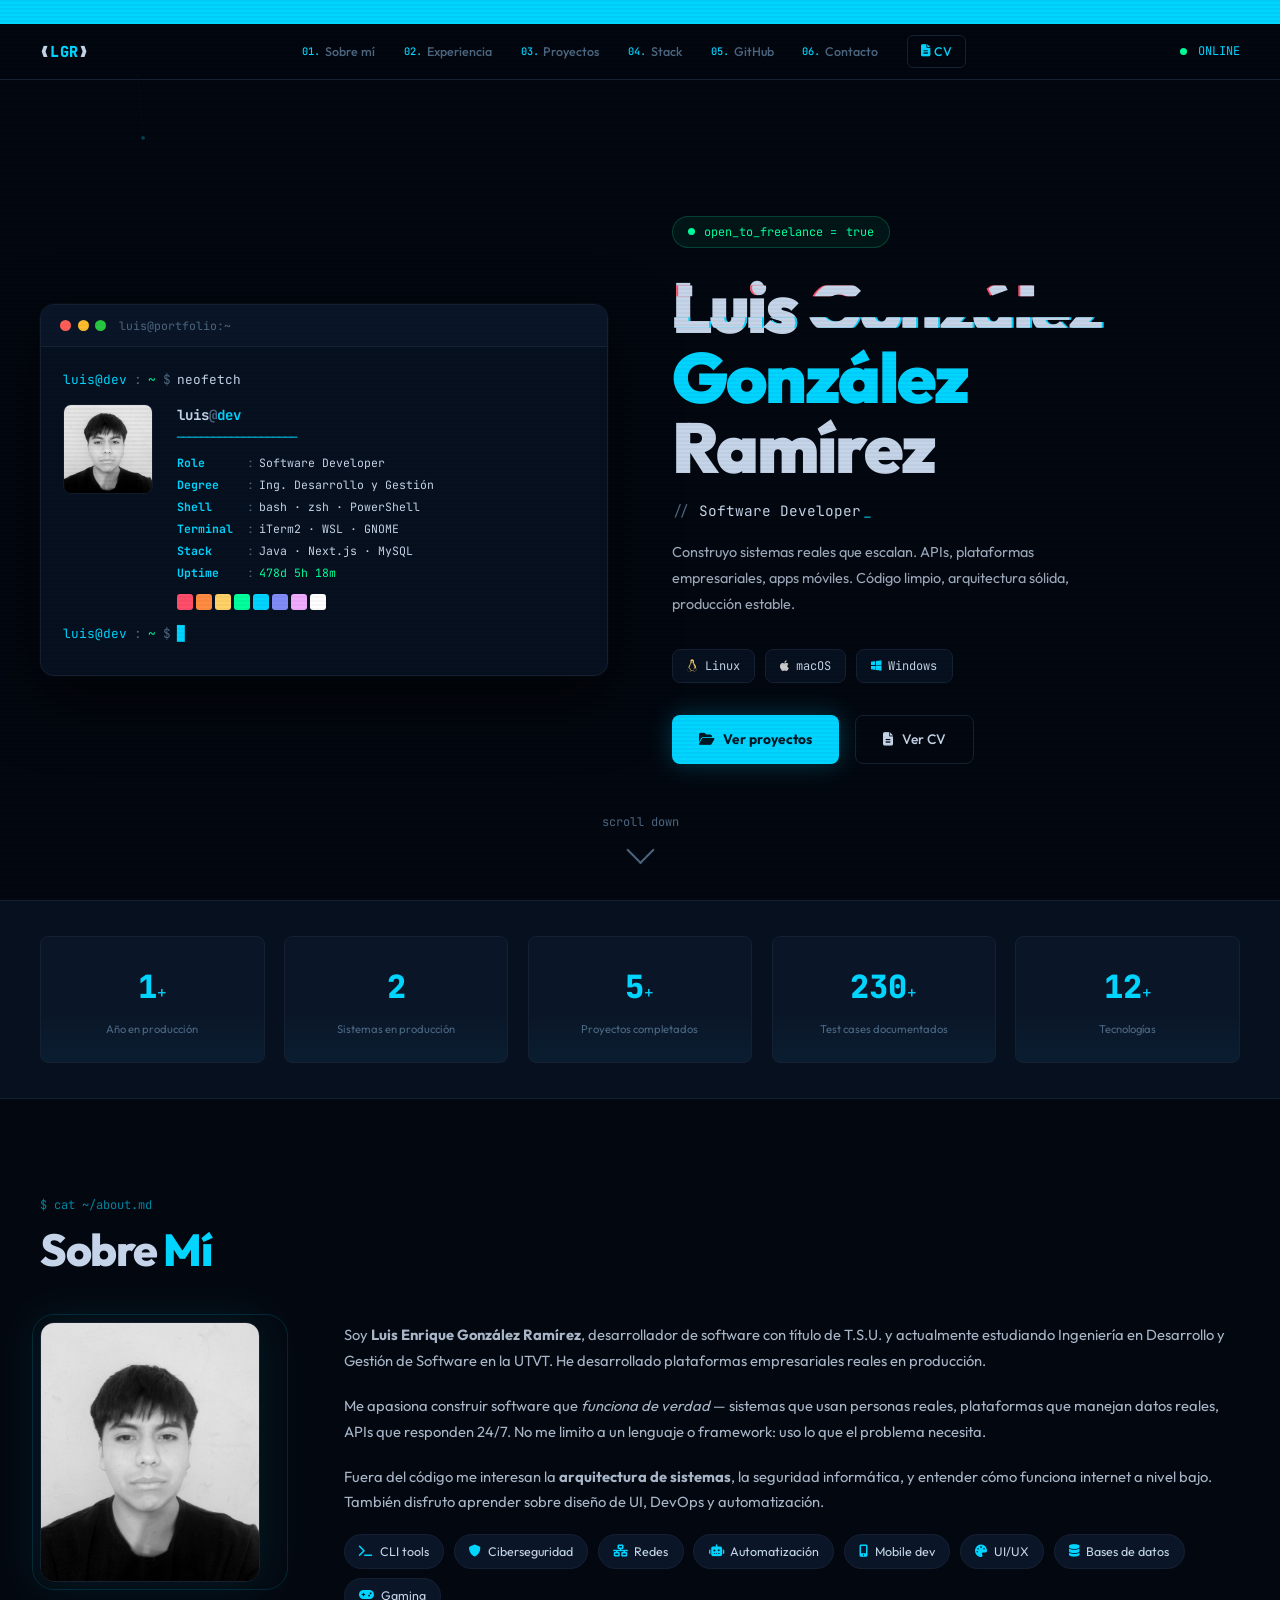
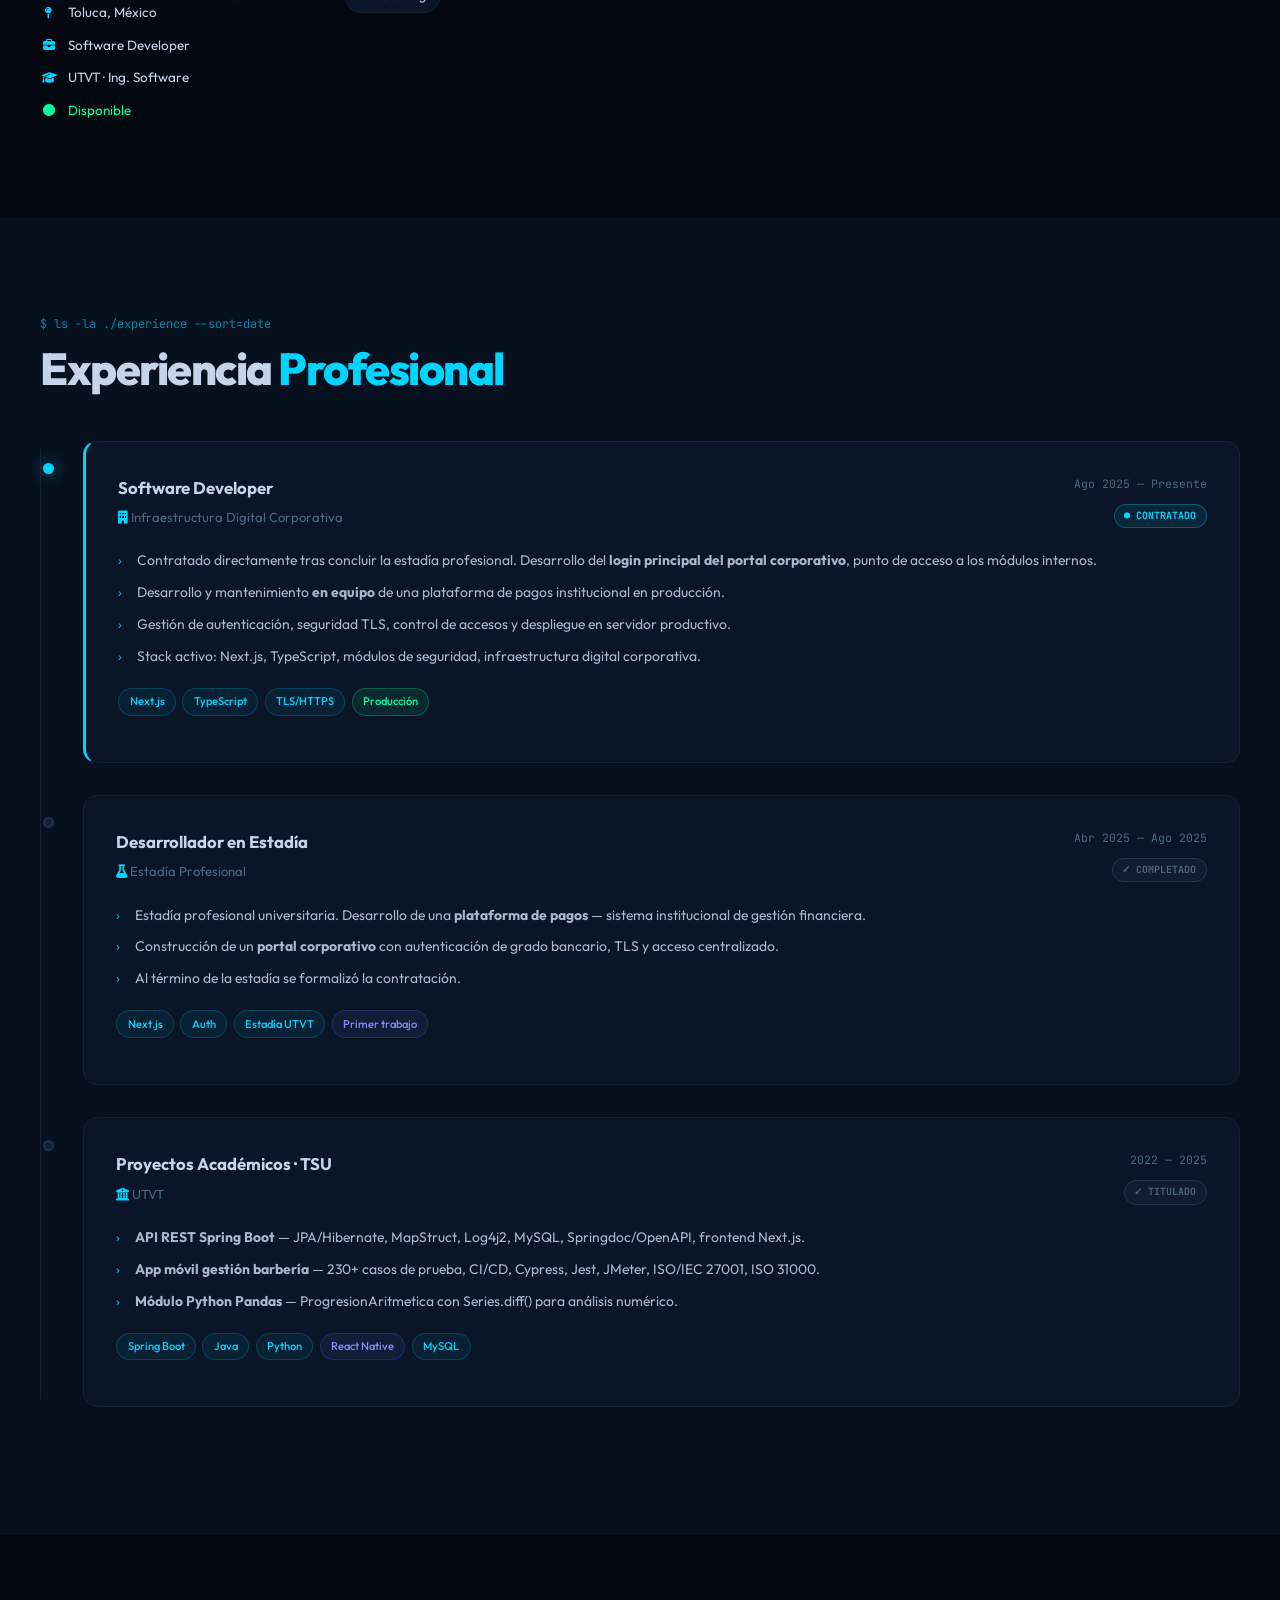
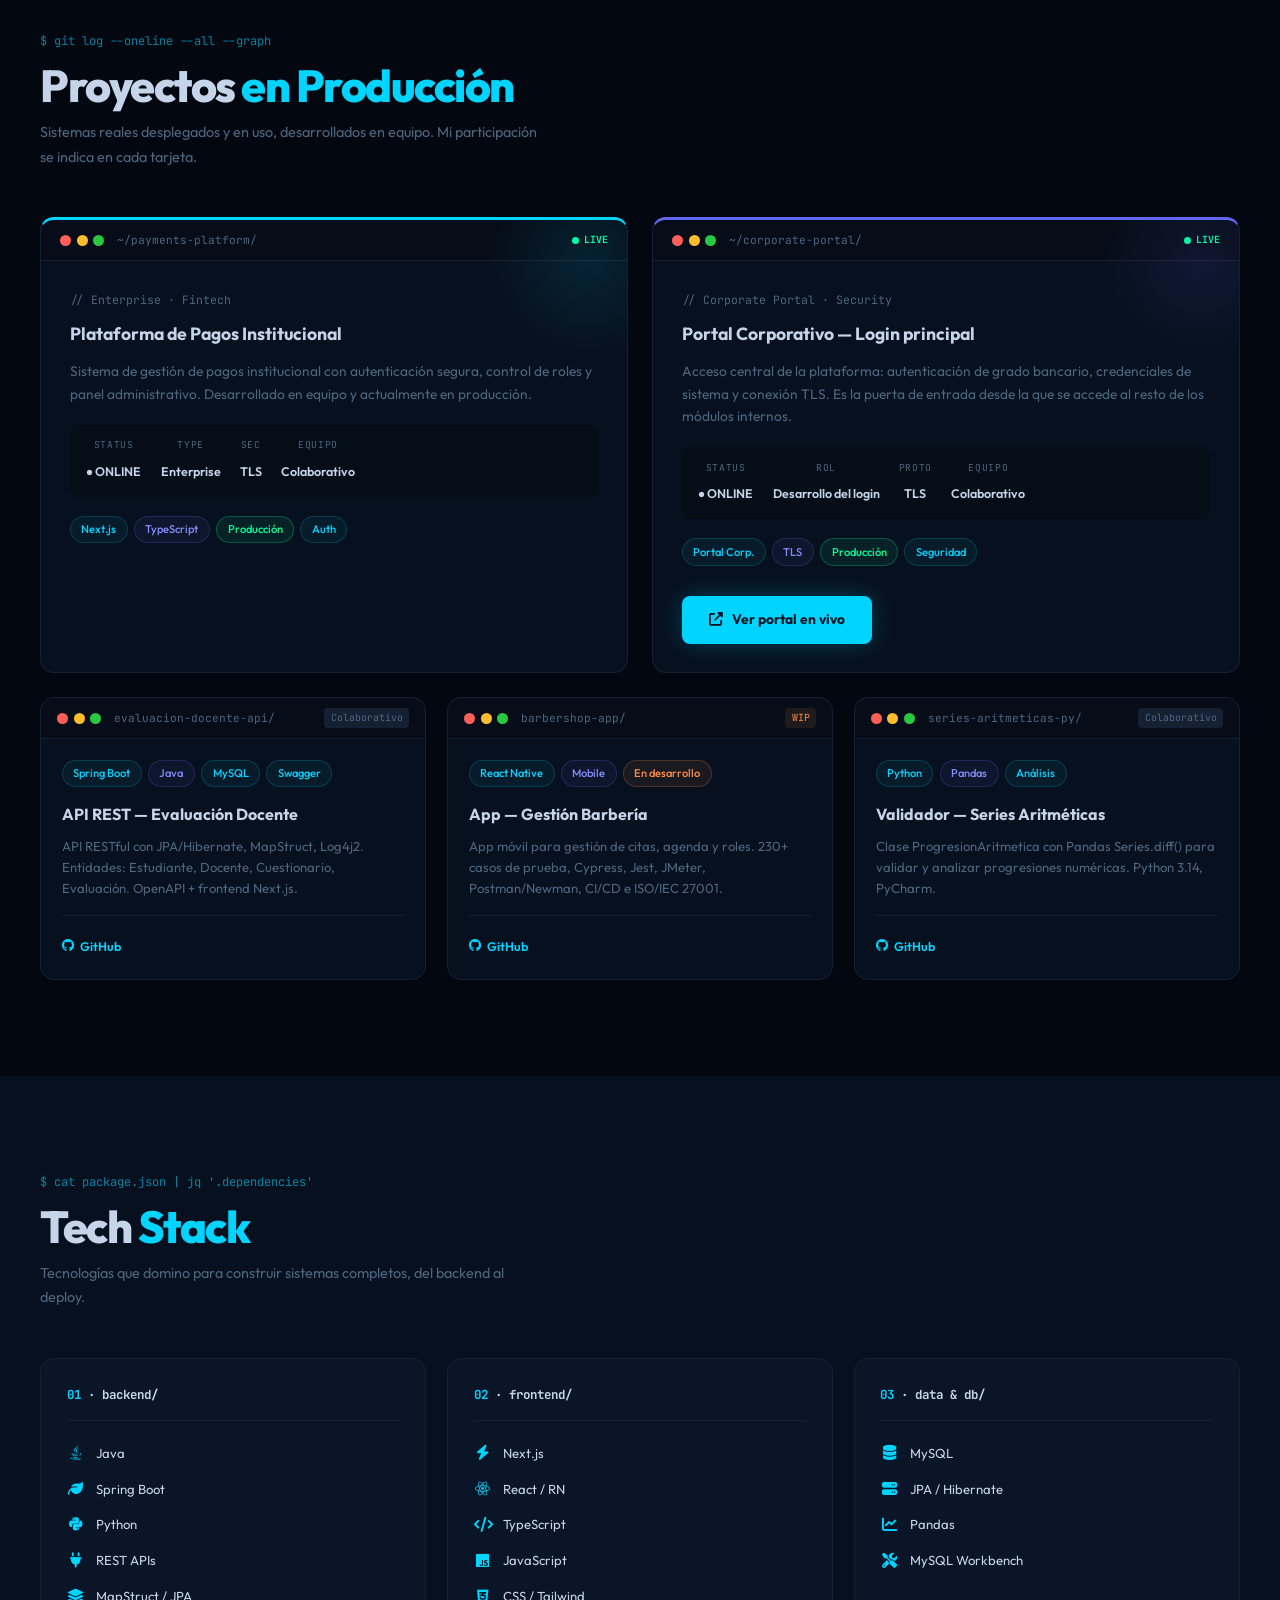
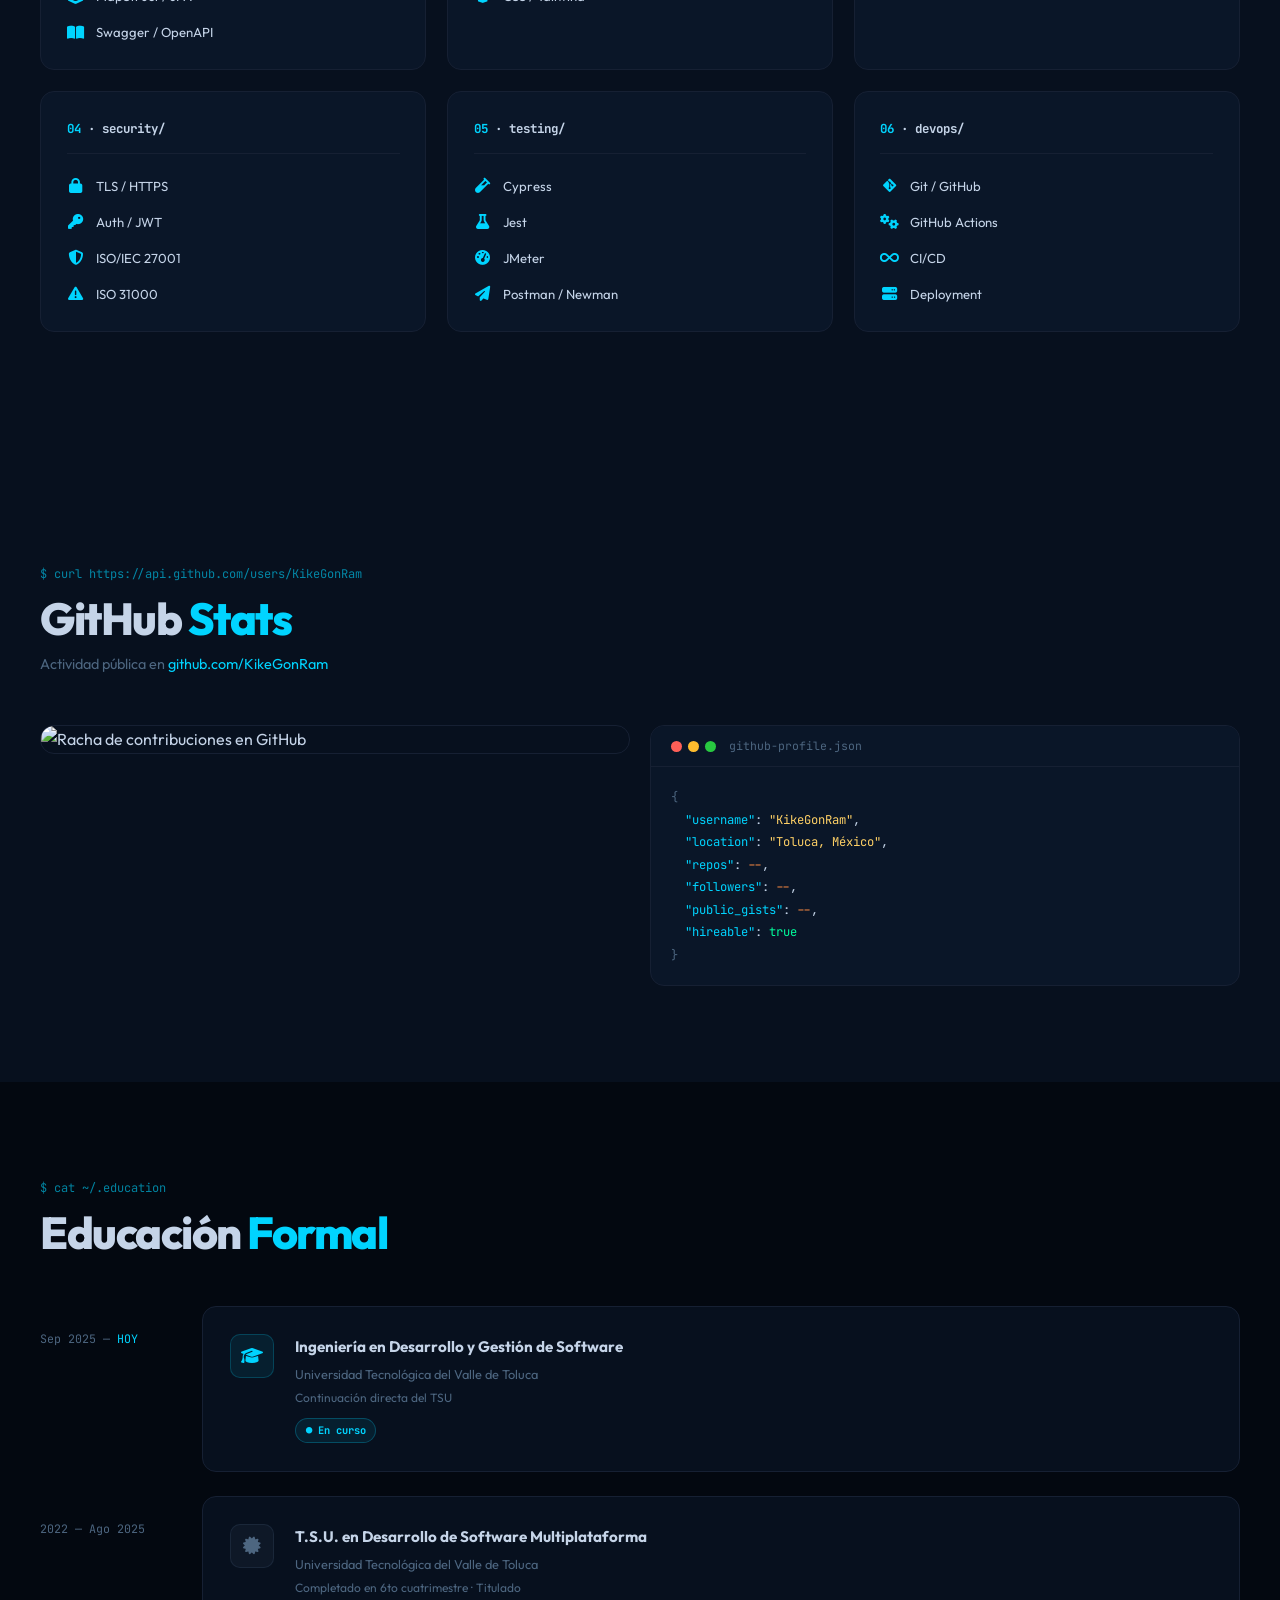
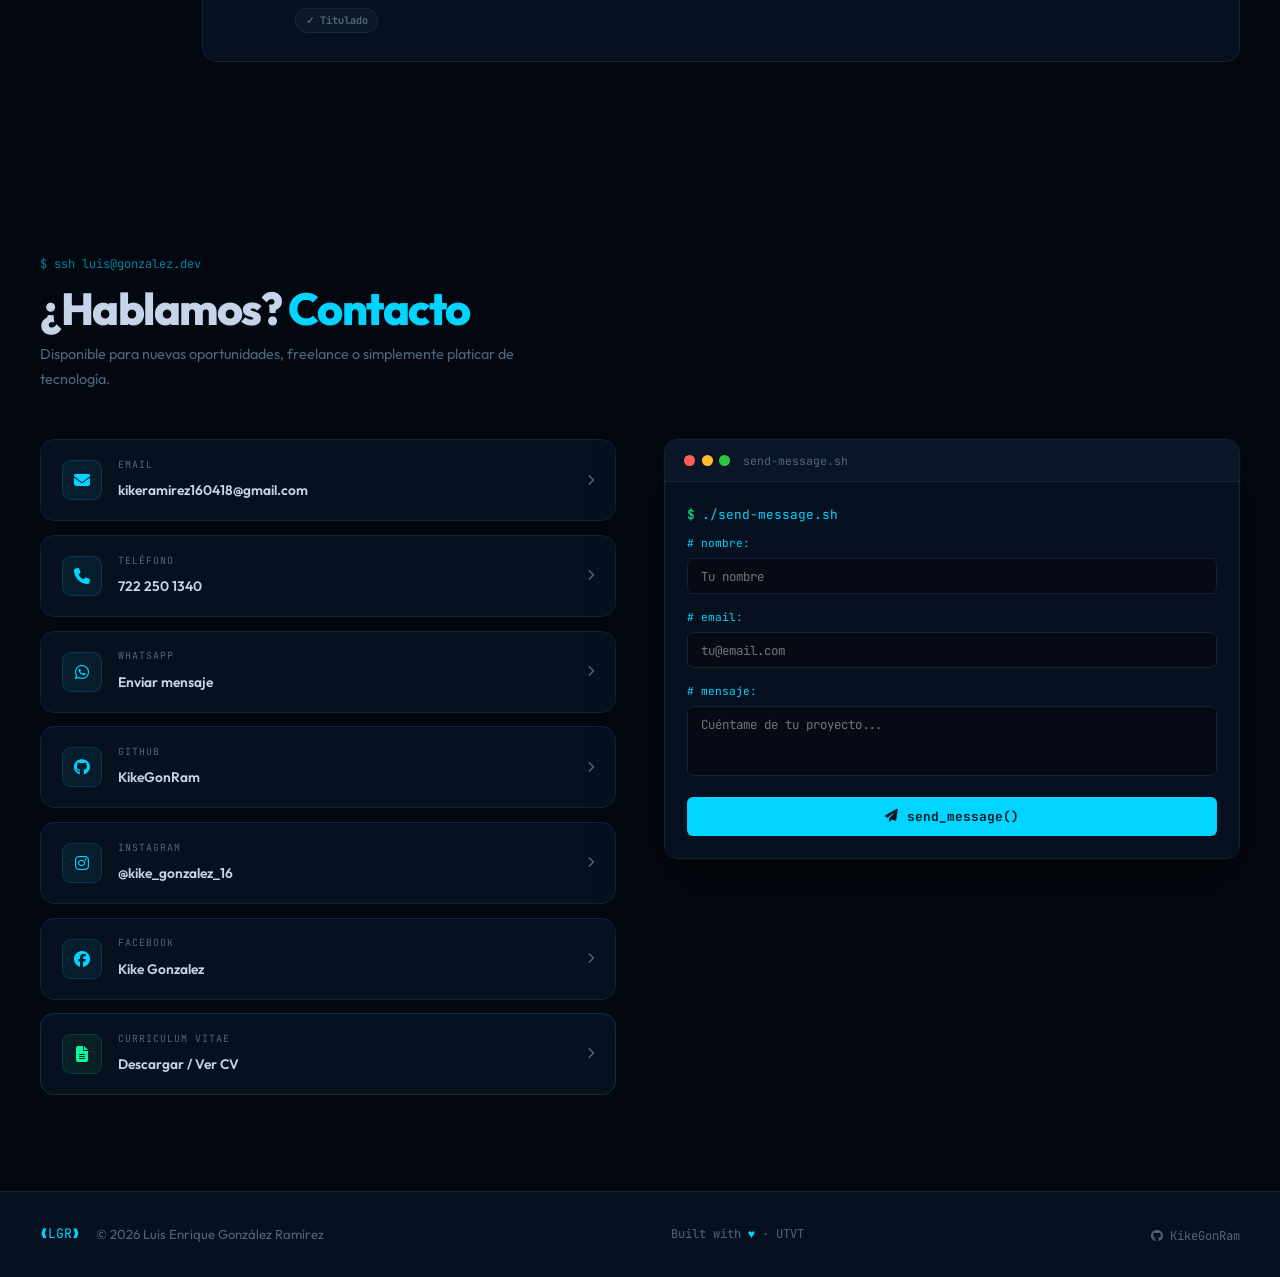
==== commit a91fdb7d: "refactor: reestructura portafolio, corrige bugs y mejora accesibilidad Contenido - Elimina secciones" ====
--- a/index.html
+++ b/index.html
@@ -3,26 +3,41 @@
 <head>
   <meta charset="UTF-8">
   <meta name="viewport" content="width=device-width, initial-scale=1.0">
+  <!-- Marca que hay JS: el CSS solo oculta las secciones animadas si esto corrió,
+       así el sitio nunca queda en blanco cuando el JS falla o está bloqueado. -->
+  <script>document.documentElement.classList.add('js');</script>
   <title>Luis González Ramírez — Software Engineer</title>
+  <meta name="description" content="Portfolio de Luis González Ramírez, desarrollador de software especializado en Java, Spring Boot, Next.js y arquitectura de sistemas.">
+  <meta name="author" content="Luis Enrique González Ramírez">
+  <meta name="theme-color" content="#030810">
+  <link rel="canonical" href="https://kikegonram.github.io/">
+
+  <!-- Preview al compartir el link (WhatsApp, LinkedIn, X, Discord…) -->
+  <meta property="og:type" content="website">
+  <meta property="og:url" content="https://kikegonram.github.io/">
+  <meta property="og:title" content="Luis González Ramírez — Software Engineer">
+  <meta property="og:description" content="Desarrollador de software. Java, Spring Boot, Next.js y sistemas en producción.">
+  <meta property="og:image" content="https://kikegonram.github.io/images/mi-foto.jpg">
+  <meta property="og:locale" content="es_MX">
+  <meta name="twitter:card" content="summary_large_image">
+  <meta name="twitter:title" content="Luis González Ramírez — Software Engineer">
+  <meta name="twitter:description" content="Desarrollador de software. Java, Spring Boot, Next.js y sistemas en producción.">
+  <meta name="twitter:image" content="https://kikegonram.github.io/images/mi-foto.jpg">
+
+  <link rel="icon" href="data:image/svg+xml,%3Csvg xmlns='http://www.w3.org/2000/svg' viewBox='0 0 100 100'%3E%3Crect width='100' height='100' rx='18' fill='%23011824'/%3E%3Ctext x='50' y='63' font-family='monospace' font-size='42' font-weight='700' fill='%2300d4ff' text-anchor='middle'%3ELGR%3C/text%3E%3C/svg%3E">
   <link rel="preconnect" href="https://fonts.googleapis.com">
   <link rel="preconnect" href="https://fonts.gstatic.com" crossorigin>
+  <link rel="preconnect" href="https://cdnjs.cloudflare.com" crossorigin>
   <link href="https://fonts.googleapis.com/css2?family=JetBrains+Mono:wght@300;400;500;600;700;800&family=Outfit:wght@300;400;500;600;700;800;900&display=swap" rel="stylesheet">
   <link href="https://cdnjs.cloudflare.com/ajax/libs/font-awesome/6.5.0/css/all.min.css" rel="stylesheet">
-  <link rel="stylesheet" href="css/styles.css">
+  <link rel="stylesheet" href="css/base.css">
+  <link rel="stylesheet" href="css/navbar.css">
+  <link rel="stylesheet" href="css/hero.css">
+  <link rel="stylesheet" href="css/sections.css">
+  <link rel="stylesheet" href="css/contact.css">
+  <link rel="stylesheet" href="css/responsive.css">
 </head>
 <body>
-
-  <!-- ═══════════════ BOOT LOADER ═══════════════ -->
-  <div id="loader">
-    <div class="loader-inner">
-      <div class="boot-logo">❰<span>LGR</span>❱</div>
-      <div class="boot-lines" id="boot-lines"></div>
-      <div class="boot-bar-wrap">
-        <div class="boot-bar" id="boot-bar"></div>
-      </div>
-      <div class="boot-pct mono" id="boot-pct">0%</div>
-    </div>
-  </div>
 
   <!-- ═══════════════ STATUS BAR ═══════════════ -->
   <div id="status-bar">
@@ -33,15 +48,13 @@
         <span class="t-sep">|</span>
         <span>Luis Enrique González Ramírez</span>
         <span class="t-sep">|</span>
-        <span>Software Developer @ Bausen</span>
+        <span>Software Developer</span>
         <span class="t-sep">|</span>
         <span>Ingeniería en Desarrollo y Gestión de Software · UTVT</span>
         <span class="t-sep">|</span>
         <span>Available for new projects</span>
         <span class="t-sep">|</span>
-        <span id="live-clock">--:--:-- CST</span>
-        <span class="t-sep">|</span>
-        <span>bausen.mx</span>
+        <span class="live-clock">--:--:-- CST</span>
         <span class="t-sep">|</span>
         <span>github.com/KikeGonRam</span>
         <span class="t-sep">|</span>
@@ -58,14 +71,13 @@
       <li><a href="#projects"><span class="n">03.</span>Proyectos</a></li>
       <li><a href="#skills"><span class="n">04.</span>Stack</a></li>
       <li><a href="#github-stats"><span class="n">05.</span>GitHub</a></li>
-      <li><a href="#blog"><span class="n">06.</span>Blog</a></li>
-      <li><a href="#contact"><span class="n">07.</span>Contacto</a></li>
-      <li><a href="cv.html" target="_blank" class="nav-cv"><i class="fas fa-file-lines"></i> CV</a></li>
+      <li><a href="#contact"><span class="n">06.</span>Contacto</a></li>
+      <li><a href="cv.html" target="_blank" rel="noopener noreferrer" class="nav-cv"><i class="fas fa-file-lines" aria-hidden="true"></i> CV</a></li>
     </ul>
     <div class="nav-right">
       <span class="pulse-dot"></span>
       <span class="mono text-xs c-cyan">ONLINE</span>
-      <button class="nav-burger" id="nav-burger" aria-label="Menu">
+      <button class="nav-burger" id="nav-burger" aria-label="Abrir menú" aria-expanded="false" aria-controls="nav-links">
         <span></span><span></span><span></span>
       </button>
     </div>
@@ -88,21 +100,19 @@
           <span class="term-title mono">luis@portfolio:~</span>
         </div>
         <div class="term-body">
-          <p class="prompt"><span class="c-cyan">luis@bausen</span><span class="c-dim">:</span><span class="c-green">~</span><span class="c-dim">$</span> neofetch</p>
+          <p class="prompt"><span class="c-cyan">luis@dev</span><span class="c-dim">:</span><span class="c-green">~</span><span class="c-dim">$</span> neofetch</p>
           <div class="neofetch">
             <div class="neo-photo-wrap">
-              <img src="images/mi-foto.jpg" alt="Luis González" class="neo-photo">
+              <img src="images/mi-foto.jpg" alt="Luis González Ramírez" class="neo-photo" width="90" height="90">
             </div>
             <div class="neo-info">
-              <p class="neo-user">luis<span class="c-dim">@</span><span class="c-cyan">bausen</span></p>
+              <p class="neo-user">luis<span class="c-dim">@</span><span class="c-cyan">dev</span></p>
               <p class="neo-sep">────────────────────</p>
               <div class="neo-row"><span class="neo-k">Role</span><span class="c-dim">:</span> Software Developer</div>
-              <div class="neo-row"><span class="neo-k">Company</span><span class="c-dim">:</span> <span class="c-cyan">Bausen</span></div>
               <div class="neo-row"><span class="neo-k">Degree</span><span class="c-dim">:</span> Ing. Desarrollo y Gestión</div>
               <div class="neo-row"><span class="neo-k">Shell</span><span class="c-dim">:</span> bash · zsh · PowerShell</div>
               <div class="neo-row"><span class="neo-k">Terminal</span><span class="c-dim">:</span> iTerm2 · WSL · GNOME</div>
               <div class="neo-row"><span class="neo-k">Stack</span><span class="c-dim">:</span> Java · Next.js · MySQL</div>
-              <div class="neo-row"><span class="neo-k">CPU</span><span class="c-dim">:</span> Full-Stack @ max_threads</div>
               <div class="neo-row"><span class="neo-k">Uptime</span><span class="c-dim">:</span> <span class="c-green" id="uptime-val">calculando...</span></div>
               <div class="neo-colors">
                 <span style="background:#ff4d6a"></span><span style="background:#ff8c42"></span>
@@ -112,7 +122,7 @@
               </div>
             </div>
           </div>
-          <p class="prompt mt8"><span class="c-cyan">luis@bausen</span><span class="c-dim">:</span><span class="c-green">~</span><span class="c-dim">$</span> <span class="cursor">█</span></p>
+          <p class="prompt mt8"><span class="c-cyan">luis@dev</span><span class="c-dim">:</span><span class="c-green">~</span><span class="c-dim">$</span> <span class="cursor">█</span></p>
         </div>
       </div>
 
@@ -120,7 +130,7 @@
       <div class="hero-right reveal-hero-r">
         <div class="hero-badge mono">
           <span class="pulse-dot"></span>
-          available_for_hire = <span class="c-green">true</span>
+          open_to_freelance = <span class="c-green">true</span>
         </div>
         <h1 class="hero-name glitch" data-text="Luis González">
           Luis<br><span class="c-cyan">González</span><br>Ramírez
@@ -134,13 +144,13 @@
           Construyo sistemas reales que escalan. APIs, plataformas empresariales, apps móviles. Código limpio, arquitectura sólida, producción estable.
         </p>
         <div class="os-badges">
-          <div class="os-badge" title="Linux"><i class="fab fa-linux"></i> Linux</div>
-          <div class="os-badge" title="macOS"><i class="fab fa-apple"></i> macOS</div>
-          <div class="os-badge" title="Windows"><i class="fab fa-windows"></i> Windows</div>
+          <div class="os-badge" title="Linux"><i class="fab fa-linux" aria-hidden="true"></i> Linux</div>
+          <div class="os-badge" title="macOS"><i class="fab fa-apple" aria-hidden="true"></i> macOS</div>
+          <div class="os-badge" title="Windows"><i class="fab fa-windows" aria-hidden="true"></i> Windows</div>
         </div>
         <div class="hero-cta">
-          <a href="#projects" class="btn-primary"><i class="fas fa-folder-open"></i> Ver proyectos</a>
-          <a href="cv.html" target="_blank" class="btn-ghost"><i class="fas fa-file-lines"></i> Descargar CV</a>
+          <a href="#projects" class="btn-primary"><i class="fas fa-folder-open" aria-hidden="true"></i> Ver proyectos</a>
+          <a href="cv.html" target="_blank" rel="noopener noreferrer" class="btn-ghost"><i class="fas fa-file-lines" aria-hidden="true"></i> Ver CV</a>
         </div>
       </div>
     </div>
@@ -154,30 +164,26 @@
   <!-- ═══════════════ METRICS ═══════════════ -->
   <div id="metrics">
     <div class="metrics-inner">
+      <!-- El valor real va en el HTML: si el JS no corre, se lee correcto igual. -->
       <div class="metric-card">
-        <span class="metric-val mono" data-target="1">0</span><span class="metric-unit">+</span>
+        <span class="metric-val mono" data-target="1">1</span><span class="metric-unit">+</span>
         <span class="metric-lbl">Año en producción</span>
-        <div class="metric-bar"><div class="mb-fill" style="--w:60%"></div></div>
       </div>
       <div class="metric-card">
-        <span class="metric-val mono" data-target="2">0</span><span class="metric-unit"></span>
+        <span class="metric-val mono" data-target="2">2</span><span class="metric-unit"></span>
         <span class="metric-lbl">Sistemas en producción</span>
-        <div class="metric-bar"><div class="mb-fill" style="--w:80%"></div></div>
       </div>
       <div class="metric-card">
-        <span class="metric-val mono" data-target="5">0</span><span class="metric-unit">+</span>
+        <span class="metric-val mono" data-target="5">5</span><span class="metric-unit">+</span>
         <span class="metric-lbl">Proyectos completados</span>
-        <div class="metric-bar"><div class="mb-fill" style="--w:70%"></div></div>
       </div>
       <div class="metric-card">
-        <span class="metric-val mono" data-target="230">0</span><span class="metric-unit">+</span>
+        <span class="metric-val mono" data-target="230">230</span><span class="metric-unit">+</span>
         <span class="metric-lbl">Test cases documentados</span>
-        <div class="metric-bar"><div class="mb-fill" style="--w:90%"></div></div>
       </div>
       <div class="metric-card">
-        <span class="metric-val mono" data-target="12">0</span><span class="metric-unit">+</span>
+        <span class="metric-val mono" data-target="12">12</span><span class="metric-unit">+</span>
         <span class="metric-lbl">Tecnologías</span>
-        <div class="metric-bar"><div class="mb-fill" style="--w:75%"></div></div>
       </div>
     </div>
   </div>
@@ -192,29 +198,29 @@
       <div class="about-grid">
         <div class="about-photo-col reveal">
           <div class="about-photo-wrap">
-            <img src="images/mi-foto.jpg" alt="Luis González Ramírez" class="about-photo">
+            <img src="images/mi-foto.jpg" alt="Retrato de Luis Enrique González Ramírez" class="about-photo" loading="lazy" width="220" height="260">
             <div class="about-photo-frame"></div>
           </div>
           <div class="about-quick-facts">
-            <div class="qf-item"><span class="qf-icon c-cyan"><i class="fas fa-map-pin"></i></span><span>Toluca, México</span></div>
-            <div class="qf-item"><span class="qf-icon c-cyan"><i class="fas fa-briefcase"></i></span><span>Bausen · Developer</span></div>
-            <div class="qf-item"><span class="qf-icon c-cyan"><i class="fas fa-graduation-cap"></i></span><span>UTVT · Ing. Software</span></div>
-            <div class="qf-item"><span class="qf-icon c-green"><i class="fas fa-circle"></i></span><span class="c-green">Disponible</span></div>
+            <div class="qf-item"><span class="qf-icon c-cyan"><i class="fas fa-map-pin" aria-hidden="true"></i></span><span>Toluca, México</span></div>
+            <div class="qf-item"><span class="qf-icon c-cyan"><i class="fas fa-briefcase" aria-hidden="true"></i></span><span>Software Developer</span></div>
+            <div class="qf-item"><span class="qf-icon c-cyan"><i class="fas fa-graduation-cap" aria-hidden="true"></i></span><span>UTVT · Ing. Software</span></div>
+            <div class="qf-item"><span class="qf-icon c-green"><i class="fas fa-circle" aria-hidden="true"></i></span><span class="c-green">Disponible</span></div>
           </div>
         </div>
         <div class="about-text-col reveal">
-          <p>Soy <strong>Luis Enrique González Ramírez</strong>, desarrollador de software con título de T.S.U. y actualmente estudiando Ingeniería en Desarrollo y Gestión de Software en la UTVT. Trabajo en <strong>Bausen</strong> donde he desarrollado plataformas empresariales reales en producción.</p>
+          <p>Soy <strong>Luis Enrique González Ramírez</strong>, desarrollador de software con título de T.S.U. y actualmente estudiando Ingeniería en Desarrollo y Gestión de Software en la UTVT. He desarrollado plataformas empresariales reales en producción.</p>
           <p>Me apasiona construir software que <em>funciona de verdad</em> — sistemas que usan personas reales, plataformas que manejan datos reales, APIs que responden 24/7. No me limito a un lenguaje o framework: uso lo que el problema necesita.</p>
           <p>Fuera del código me interesan la <strong>arquitectura de sistemas</strong>, la seguridad informática, y entender cómo funciona internet a nivel bajo. También disfruto aprender sobre diseño de UI, DevOps y automatización.</p>
           <div class="about-hobbies">
-            <span class="hb-chip"><i class="fas fa-terminal"></i> CLI tools</span>
-            <span class="hb-chip"><i class="fas fa-shield"></i> Ciberseguridad</span>
-            <span class="hb-chip"><i class="fas fa-network-wired"></i> Redes</span>
-            <span class="hb-chip"><i class="fas fa-robot"></i> Automatización</span>
-            <span class="hb-chip"><i class="fas fa-mobile-alt"></i> Mobile dev</span>
-            <span class="hb-chip"><i class="fas fa-palette"></i> UI/UX</span>
-            <span class="hb-chip"><i class="fas fa-database"></i> Bases de datos</span>
-            <span class="hb-chip"><i class="fas fa-gamepad"></i> Gaming</span>
+            <span class="hb-chip"><i class="fas fa-terminal" aria-hidden="true"></i> CLI tools</span>
+            <span class="hb-chip"><i class="fas fa-shield" aria-hidden="true"></i> Ciberseguridad</span>
+            <span class="hb-chip"><i class="fas fa-network-wired" aria-hidden="true"></i> Redes</span>
+            <span class="hb-chip"><i class="fas fa-robot" aria-hidden="true"></i> Automatización</span>
+            <span class="hb-chip"><i class="fas fa-mobile-alt" aria-hidden="true"></i> Mobile dev</span>
+            <span class="hb-chip"><i class="fas fa-palette" aria-hidden="true"></i> UI/UX</span>
+            <span class="hb-chip"><i class="fas fa-database" aria-hidden="true"></i> Bases de datos</span>
+            <span class="hb-chip"><i class="fas fa-gamepad" aria-hidden="true"></i> Gaming</span>
           </div>
         </div>
       </div>
@@ -230,14 +236,14 @@
       </div>
       <div class="timeline">
 
-        <!-- BAUSEN - Contratado -->
+        <!-- Empleo actual -->
         <div class="tl-item reveal active-tl">
           <div class="tl-dot"></div>
           <div class="tl-card">
             <div class="tl-top">
               <div>
                 <h3 class="tl-role">Software Developer</h3>
-                <p class="tl-company"><i class="fas fa-building c-cyan"></i> Bausen · Infraestructura Digital Corporativa</p>
+                <p class="tl-company"><i class="fas fa-building c-cyan" aria-hidden="true"></i> Infraestructura Digital Corporativa</p>
               </div>
               <div class="tl-right">
                 <span class="tl-period mono">Ago 2025 — Presente</span>
@@ -245,8 +251,9 @@
               </div>
             </div>
             <ul class="tl-list">
-              <li>Contratado directamente tras concluir la estadía. Responsable del desarrollo y mantenimiento de la <strong>Plataforma BECHAPRA</strong> y el <strong>Portal Corporativo</strong> en producción.</li>
-              <li>Gestión de autenticación, seguridad TLS, control de accesos y despliegue en servidor productivo bausen.mx.</li>
+              <li>Contratado directamente tras concluir la estadía profesional. Desarrollo del <strong>login principal del portal corporativo</strong>, punto de acceso a los módulos internos.</li>
+              <li>Desarrollo y mantenimiento <strong>en equipo</strong> de una plataforma de pagos institucional en producción.</li>
+              <li>Gestión de autenticación, seguridad TLS, control de accesos y despliegue en servidor productivo.</li>
               <li>Stack activo: Next.js, TypeScript, módulos de seguridad, infraestructura digital corporativa.</li>
             </ul>
             <div class="tag-row">
@@ -256,14 +263,14 @@
           </div>
         </div>
 
-        <!-- BECHAPRA - Estadía -->
+        <!-- Estadía -->
         <div class="tl-item reveal">
           <div class="tl-dot"></div>
           <div class="tl-card">
             <div class="tl-top">
               <div>
                 <h3 class="tl-role">Desarrollador en Estadía</h3>
-                <p class="tl-company"><i class="fas fa-flask c-cyan"></i> Bechapra (hoy Bausen) · Estadía Profesional</p>
+                <p class="tl-company"><i class="fas fa-flask c-cyan" aria-hidden="true"></i> Estadía Profesional</p>
               </div>
               <div class="tl-right">
                 <span class="tl-period mono">Abr 2025 — Ago 2025</span>
@@ -271,9 +278,9 @@
               </div>
             </div>
             <ul class="tl-list">
-              <li>Estadía profesional universitaria en Bechapra. Desarrollo de la <strong>Plataforma de Pagos BECHAPRA</strong> — sistema institucional de gestión financiera.</li>
-              <li>Construcción del <strong>Portal Corporativo</strong> con autenticación de grado bancario, sistema TLS v2.5 y acceso centralizado.</li>
-              <li>Al término de la estadía la empresa fue renombrada a <strong>Bausen</strong> y se formalizó la contratación.</li>
+              <li>Estadía profesional universitaria. Desarrollo de una <strong>plataforma de pagos</strong> — sistema institucional de gestión financiera.</li>
+              <li>Construcción de un <strong>portal corporativo</strong> con autenticación de grado bancario, TLS y acceso centralizado.</li>
+              <li>Al término de la estadía se formalizó la contratación.</li>
             </ul>
             <div class="tag-row">
               <span class="tag">Next.js</span><span class="tag">Auth</span>
@@ -289,7 +296,7 @@
             <div class="tl-top">
               <div>
                 <h3 class="tl-role">Proyectos Académicos · TSU</h3>
-                <p class="tl-company"><i class="fas fa-university c-cyan"></i> UTVT · Grupo IDGS-84</p>
+                <p class="tl-company"><i class="fas fa-university c-cyan" aria-hidden="true"></i> UTVT</p>
               </div>
               <div class="tl-right">
                 <span class="tl-period mono">2022 — 2025</span>
@@ -318,7 +325,7 @@
       <div class="section-head reveal">
         <span class="section-cmd mono">$ git log --oneline --all --graph</span>
         <h2 class="section-title">Proyectos <span class="c-cyan">en Producción</span></h2>
-        <p class="section-sub">Sistemas reales desplegados, código que corre 24/7 y usuarios reales.</p>
+        <p class="section-sub">Sistemas reales desplegados y en uso, desarrollados en equipo. Mi participación se indica en cada tarjeta.</p>
       </div>
 
       <!-- FEATURED ROW -->
@@ -327,24 +334,23 @@
           <div class="pf-glow"></div>
           <div class="pf-header">
             <div class="pc-dots"><span class="dot red"></span><span class="dot yellow"></span><span class="dot green-dot"></span></div>
-            <span class="pc-path mono">~/bechapra-platform/</span>
+            <span class="pc-path mono">~/payments-platform/</span>
             <span class="pc-live mono"><span class="pulse-dot"></span>LIVE</span>
           </div>
           <div class="pf-body">
             <div class="pf-type mono c-dim">// Enterprise · Fintech</div>
-            <h3 class="pf-name">Plataforma de Pagos BECHAPRA</h3>
-            <p class="pf-desc">Sistema de gestión de pagos institucional con autenticación segura, control de roles, panel administrativo y alta disponibilidad. Procesamiento financiero en tiempo real.</p>
+            <h3 class="pf-name">Plataforma de Pagos Institucional</h3>
+            <p class="pf-desc">Sistema de gestión de pagos institucional con autenticación segura, control de roles y panel administrativo. Desarrollado en equipo y actualmente en producción.</p>
             <div class="pf-metrics-row">
               <div class="pfm"><span class="pfm-k mono">STATUS</span><span class="pfm-v c-green">● ONLINE</span></div>
               <div class="pfm"><span class="pfm-k mono">TYPE</span><span class="pfm-v">Enterprise</span></div>
-              <div class="pfm"><span class="pfm-k mono">DEPLOY</span><span class="pfm-v">bausen.mx</span></div>
-              <div class="pfm"><span class="pfm-k mono">SEC</span><span class="pfm-v">TLS v2.5</span></div>
+              <div class="pfm"><span class="pfm-k mono">SEC</span><span class="pfm-v">TLS</span></div>
+              <div class="pfm"><span class="pfm-k mono">EQUIPO</span><span class="pfm-v">Colaborativo</span></div>
             </div>
             <div class="tag-row">
               <span class="tag">Next.js</span><span class="tag cyan-tag">TypeScript</span>
               <span class="tag green-tag">Producción</span><span class="tag">Auth</span>
             </div>
-            <a href="https://bausen.mx/login" target="_blank" class="btn-primary mt-1"><i class="fas fa-external-link-alt"></i> Ver plataforma</a>
           </div>
         </div>
 
@@ -352,24 +358,24 @@
           <div class="pf-glow glow-indigo"></div>
           <div class="pf-header">
             <div class="pc-dots"><span class="dot red"></span><span class="dot yellow"></span><span class="dot green-dot"></span></div>
-            <span class="pc-path mono">~/bausen-portal/</span>
+            <span class="pc-path mono">~/corporate-portal/</span>
             <span class="pc-live mono"><span class="pulse-dot"></span>LIVE</span>
           </div>
           <div class="pf-body">
             <div class="pf-type mono c-dim">// Corporate Portal · Security</div>
-            <h3 class="pf-name">Portal Corporativo Bausen</h3>
-            <p class="pf-desc">Nexo central de gestión financiera institucional. Autenticación de grado bancario, credenciales de sistema, TLS seguro y acceso centralizado corporativo.</p>
+            <h3 class="pf-name">Portal Corporativo — Login principal</h3>
+            <p class="pf-desc">Acceso central de la plataforma: autenticación de grado bancario, credenciales de sistema y conexión TLS. Es la puerta de entrada desde la que se accede al resto de los módulos internos.</p>
             <div class="pf-metrics-row">
               <div class="pfm"><span class="pfm-k mono">STATUS</span><span class="pfm-v c-green">● ONLINE</span></div>
-              <div class="pfm"><span class="pfm-k mono">AUTH</span><span class="pfm-v">Bancario</span></div>
-              <div class="pfm"><span class="pfm-k mono">PROTO</span><span class="pfm-v">TLS v2.5</span></div>
-              <div class="pfm"><span class="pfm-k mono">USERS</span><span class="pfm-v">Corporativo</span></div>
+              <div class="pfm"><span class="pfm-k mono">ROL</span><span class="pfm-v">Desarrollo del login</span></div>
+              <div class="pfm"><span class="pfm-k mono">PROTO</span><span class="pfm-v">TLS</span></div>
+              <div class="pfm"><span class="pfm-k mono">EQUIPO</span><span class="pfm-v">Colaborativo</span></div>
             </div>
             <div class="tag-row">
               <span class="tag">Portal Corp.</span><span class="tag cyan-tag">TLS</span>
               <span class="tag green-tag">Producción</span><span class="tag">Seguridad</span>
             </div>
-            <a href="https://bausen.mx/login-portal/login" target="_blank" class="btn-ghost mt-1"><i class="fas fa-external-link-alt"></i> Ver portal</a>
+            <a href="https://bausen.mx/login-portal/login" target="_blank" rel="noopener noreferrer" class="btn-primary mt-1"><i class="fas fa-external-link-alt" aria-hidden="true"></i> Ver portal en vivo</a>
           </div>
         </div>
       </div>
@@ -380,13 +386,13 @@
           <div class="pc-header">
             <div class="pc-dots"><span class="dot red"></span><span class="dot yellow"></span><span class="dot green-dot"></span></div>
             <span class="pc-path mono">evaluacion-docente-api/</span>
-            <span class="pc-badge">Académico</span>
+            <span class="pc-badge">Colaborativo</span>
           </div>
           <div class="pc-body">
             <div class="tag-row"><span class="tag">Spring Boot</span><span class="tag cyan-tag">Java</span><span class="tag">MySQL</span><span class="tag">Swagger</span></div>
             <h3 class="pc-name">API REST — Evaluación Docente</h3>
             <p class="pc-desc">API RESTful con JPA/Hibernate, MapStruct, Log4j2. Entidades: Estudiante, Docente, Cuestionario, Evaluación. OpenAPI + frontend Next.js.</p>
-            <div class="pc-footer"><a href="https://github.com/KikeGonRam/evaluacion-docente-api" target="_blank" class="btn-link"><i class="fab fa-github"></i> GitHub</a></div>
+            <div class="pc-footer"><a href="https://github.com/KikeGonRam/evaluacion-docente-api" target="_blank" rel="noopener noreferrer" class="btn-link"><i class="fab fa-github" aria-hidden="true"></i> GitHub</a></div>
           </div>
         </div>
 
@@ -400,7 +406,7 @@
             <div class="tag-row"><span class="tag">React Native</span><span class="tag cyan-tag">Mobile</span><span class="tag orange-tag">En desarrollo</span></div>
             <h3 class="pc-name">App — Gestión Barbería</h3>
             <p class="pc-desc">App móvil para gestión de citas, agenda y roles. 230+ casos de prueba, Cypress, Jest, JMeter, Postman/Newman, CI/CD e ISO/IEC 27001.</p>
-            <div class="pc-footer"><a href="https://github.com/KikeGonRam" target="_blank" class="btn-link"><i class="fab fa-github"></i> GitHub</a></div>
+            <div class="pc-footer"><a href="https://github.com/KikeGonRam" target="_blank" rel="noopener noreferrer" class="btn-link"><i class="fab fa-github" aria-hidden="true"></i> GitHub</a></div>
           </div>
         </div>
 
@@ -408,13 +414,13 @@
           <div class="pc-header">
             <div class="pc-dots"><span class="dot red"></span><span class="dot yellow"></span><span class="dot green-dot"></span></div>
             <span class="pc-path mono">series-aritmeticas-py/</span>
-            <span class="pc-badge">Python</span>
+            <span class="pc-badge">Colaborativo</span>
           </div>
           <div class="pc-body">
             <div class="tag-row"><span class="tag">Python</span><span class="tag cyan-tag">Pandas</span><span class="tag">Análisis</span></div>
             <h3 class="pc-name">Validador — Series Aritméticas</h3>
             <p class="pc-desc">Clase ProgresionAritmetica con Pandas Series.diff() para validar y analizar progresiones numéricas. Python 3.14, PyCharm.</p>
-            <div class="pc-footer"><a href="https://github.com/KikeGonRam/series-aritmeticas-python" target="_blank" class="btn-link"><i class="fab fa-github"></i> GitHub</a></div>
+            <div class="pc-footer"><a href="https://github.com/KikeGonRam/series-aritmeticas-python" target="_blank" rel="noopener noreferrer" class="btn-link"><i class="fab fa-github" aria-hidden="true"></i> GitHub</a></div>
           </div>
         </div>
       </div>
@@ -435,12 +441,12 @@
         <div class="skill-cluster reveal">
           <div class="sc-label mono"><span class="c-cyan">01</span> · backend/</div>
           <div class="sc-chips">
-            <div class="sc-chip lvl-high"><i class="fab fa-java"></i><span>Java</span><div class="sc-bar"><div style="--p:85%"></div></div></div>
-            <div class="sc-chip lvl-high"><i class="fas fa-leaf"></i><span>Spring Boot</span><div class="sc-bar"><div style="--p:80%"></div></div></div>
-            <div class="sc-chip lvl-mid"><i class="fab fa-python"></i><span>Python</span><div class="sc-bar"><div style="--p:70%"></div></div></div>
-            <div class="sc-chip lvl-high"><i class="fas fa-plug"></i><span>REST APIs</span><div class="sc-bar"><div style="--p:90%"></div></div></div>
-            <div class="sc-chip lvl-mid"><i class="fas fa-layer-group"></i><span>MapStruct / JPA</span><div class="sc-bar"><div style="--p:75%"></div></div></div>
-            <div class="sc-chip lvl-mid"><i class="fas fa-book-open"></i><span>Swagger / OpenAPI</span><div class="sc-bar"><div style="--p:80%"></div></div></div>
+            <div class="sc-chip"><i class="fab fa-java" aria-hidden="true"></i><span>Java</span></div>
+            <div class="sc-chip"><i class="fas fa-leaf" aria-hidden="true"></i><span>Spring Boot</span></div>
+            <div class="sc-chip"><i class="fab fa-python" aria-hidden="true"></i><span>Python</span></div>
+            <div class="sc-chip"><i class="fas fa-plug" aria-hidden="true"></i><span>REST APIs</span></div>
+            <div class="sc-chip"><i class="fas fa-layer-group" aria-hidden="true"></i><span>MapStruct / JPA</span></div>
+            <div class="sc-chip"><i class="fas fa-book-open" aria-hidden="true"></i><span>Swagger / OpenAPI</span></div>
           </div>
         </div>
 
@@ -448,11 +454,11 @@
         <div class="skill-cluster reveal">
           <div class="sc-label mono"><span class="c-cyan">02</span> · frontend/</div>
           <div class="sc-chips">
-            <div class="sc-chip lvl-high"><i class="fas fa-bolt"></i><span>Next.js</span><div class="sc-bar"><div style="--p:85%"></div></div></div>
-            <div class="sc-chip lvl-high"><i class="fab fa-react"></i><span>React / RN</span><div class="sc-bar"><div style="--p:80%"></div></div></div>
-            <div class="sc-chip lvl-mid"><i class="fas fa-code"></i><span>TypeScript</span><div class="sc-bar"><div style="--p:75%"></div></div></div>
-            <div class="sc-chip lvl-high"><i class="fab fa-js"></i><span>JavaScript</span><div class="sc-bar"><div style="--p:88%"></div></div></div>
-            <div class="sc-chip lvl-high"><i class="fab fa-css3-alt"></i><span>CSS / Tailwind</span><div class="sc-bar"><div style="--p:85%"></div></div></div>
+            <div class="sc-chip"><i class="fas fa-bolt" aria-hidden="true"></i><span>Next.js</span></div>
+            <div class="sc-chip"><i class="fab fa-react" aria-hidden="true"></i><span>React / RN</span></div>
+            <div class="sc-chip"><i class="fas fa-code" aria-hidden="true"></i><span>TypeScript</span></div>
+            <div class="sc-chip"><i class="fab fa-js" aria-hidden="true"></i><span>JavaScript</span></div>
+            <div class="sc-chip"><i class="fab fa-css3-alt" aria-hidden="true"></i><span>CSS / Tailwind</span></div>
           </div>
         </div>
 
@@ -460,10 +466,10 @@
         <div class="skill-cluster reveal">
           <div class="sc-label mono"><span class="c-cyan">03</span> · data &amp; db/</div>
           <div class="sc-chips">
-            <div class="sc-chip lvl-high"><i class="fas fa-database"></i><span>MySQL</span><div class="sc-bar"><div style="--p:80%"></div></div></div>
-            <div class="sc-chip lvl-mid"><i class="fas fa-server"></i><span>JPA / Hibernate</span><div class="sc-bar"><div style="--p:75%"></div></div></div>
-            <div class="sc-chip lvl-mid"><i class="fas fa-chart-line"></i><span>Pandas</span><div class="sc-bar"><div style="--p:65%"></div></div></div>
-            <div class="sc-chip lvl-mid"><i class="fas fa-tools"></i><span>MySQL Workbench</span><div class="sc-bar"><div style="--p:78%"></div></div></div>
+            <div class="sc-chip"><i class="fas fa-database" aria-hidden="true"></i><span>MySQL</span></div>
+            <div class="sc-chip"><i class="fas fa-server" aria-hidden="true"></i><span>JPA / Hibernate</span></div>
+            <div class="sc-chip"><i class="fas fa-chart-line" aria-hidden="true"></i><span>Pandas</span></div>
+            <div class="sc-chip"><i class="fas fa-tools" aria-hidden="true"></i><span>MySQL Workbench</span></div>
           </div>
         </div>
 
@@ -471,10 +477,10 @@
         <div class="skill-cluster reveal">
           <div class="sc-label mono"><span class="c-cyan">04</span> · security/</div>
           <div class="sc-chips">
-            <div class="sc-chip lvl-high"><i class="fas fa-lock"></i><span>TLS / HTTPS</span><div class="sc-bar"><div style="--p:80%"></div></div></div>
-            <div class="sc-chip lvl-mid"><i class="fas fa-key"></i><span>Auth / JWT</span><div class="sc-bar"><div style="--p:75%"></div></div></div>
-            <div class="sc-chip lvl-mid"><i class="fas fa-shield-halved"></i><span>ISO/IEC 27001</span><div class="sc-bar"><div style="--p:70%"></div></div></div>
-            <div class="sc-chip lvl-mid"><i class="fas fa-triangle-exclamation"></i><span>ISO 31000</span><div class="sc-bar"><div style="--p:65%"></div></div></div>
+            <div class="sc-chip"><i class="fas fa-lock" aria-hidden="true"></i><span>TLS / HTTPS</span></div>
+            <div class="sc-chip"><i class="fas fa-key" aria-hidden="true"></i><span>Auth / JWT</span></div>
+            <div class="sc-chip"><i class="fas fa-shield-halved" aria-hidden="true"></i><span>ISO/IEC 27001</span></div>
+            <div class="sc-chip"><i class="fas fa-triangle-exclamation" aria-hidden="true"></i><span>ISO 31000</span></div>
           </div>
         </div>
 
@@ -482,10 +488,10 @@
         <div class="skill-cluster reveal">
           <div class="sc-label mono"><span class="c-cyan">05</span> · testing/</div>
           <div class="sc-chips">
-            <div class="sc-chip lvl-mid"><i class="fas fa-vial"></i><span>Cypress</span><div class="sc-bar"><div style="--p:70%"></div></div></div>
-            <div class="sc-chip lvl-mid"><i class="fas fa-flask"></i><span>Jest</span><div class="sc-bar"><div style="--p:70%"></div></div></div>
-            <div class="sc-chip lvl-mid"><i class="fas fa-gauge-high"></i><span>JMeter</span><div class="sc-bar"><div style="--p:72%"></div></div></div>
-            <div class="sc-chip lvl-mid"><i class="fas fa-paper-plane"></i><span>Postman / Newman</span><div class="sc-bar"><div style="--p:78%"></div></div></div>
+            <div class="sc-chip"><i class="fas fa-vial" aria-hidden="true"></i><span>Cypress</span></div>
+            <div class="sc-chip"><i class="fas fa-flask" aria-hidden="true"></i><span>Jest</span></div>
+            <div class="sc-chip"><i class="fas fa-gauge-high" aria-hidden="true"></i><span>JMeter</span></div>
+            <div class="sc-chip"><i class="fas fa-paper-plane" aria-hidden="true"></i><span>Postman / Newman</span></div>
           </div>
         </div>
 
@@ -493,104 +499,10 @@
         <div class="skill-cluster reveal">
           <div class="sc-label mono"><span class="c-cyan">06</span> · devops/</div>
           <div class="sc-chips">
-            <div class="sc-chip lvl-high"><i class="fab fa-git-alt"></i><span>Git / GitHub</span><div class="sc-bar"><div style="--p:88%"></div></div></div>
-            <div class="sc-chip lvl-mid"><i class="fas fa-gears"></i><span>GitHub Actions</span><div class="sc-bar"><div style="--p:70%"></div></div></div>
-            <div class="sc-chip lvl-mid"><i class="fas fa-infinity"></i><span>CI/CD</span><div class="sc-bar"><div style="--p:65%"></div></div></div>
-            <div class="sc-chip lvl-mid"><i class="fas fa-server"></i><span>Deployment</span><div class="sc-bar"><div style="--p:75%"></div></div></div>
-          </div>
-        </div>
-      </div>
-
-      <!-- OS Terminal Row -->
-      <div class="os-terminals">
-        <div class="os-term linux reveal">
-          <div class="ost-head"><span class="dot red"></span><span class="dot yellow"></span><span class="dot green-dot"></span><span class="ost-title mono"><i class="fab fa-linux"></i> bash — Ubuntu</span></div>
-          <div class="ost-body mono">
-            <p><span class="c-cyan">luis@ubuntu</span><span class="c-dim">:~$</span> mvn clean install</p>
-            <p class="c-dim">BUILD SUCCESS · 2.3s</p>
-            <p><span class="c-green">✓</span> Tests: 12 passed</p>
-          </div>
-        </div>
-        <div class="os-term mac reveal">
-          <div class="ost-head"><span class="dot red"></span><span class="dot yellow"></span><span class="dot green-dot"></span><span class="ost-title mono"><i class="fab fa-apple"></i> zsh — macOS</span></div>
-          <div class="ost-body mono">
-            <p><span class="c-green">➜</span> <span class="c-cyan">~</span> npm run build</p>
-            <p class="c-dim">▲ Next.js compiled · 4.1s</p>
-            <p><span class="c-green">✓</span> Ready for deploy</p>
-          </div>
-        </div>
-        <div class="os-term win reveal">
-          <div class="ost-head"><span class="dot red"></span><span class="dot yellow"></span><span class="dot green-dot"></span><span class="ost-title mono"><i class="fab fa-windows"></i> PowerShell — WSL</span></div>
-          <div class="ost-body mono">
-            <p><span class="c-cyan">PS</span> C:\luis<span class="c-green">></span> git push</p>
-            <p class="c-dim">Enumerating objects: 5</p>
-            <p><span class="c-green">✓</span> main → origin/main</p>
-          </div>
-        </div>
-      </div>
-    </div>
-  </section>
-
-  <!-- ═══════════════ CERTIFICATIONS ═══════════════ -->
-  <section id="certifications">
-    <div class="section-inner">
-      <div class="section-head reveal">
-        <span class="section-cmd mono">$ ls ~/certificates/ --sort=date</span>
-        <h2 class="section-title">Certificaciones <span class="c-cyan">&amp; Cursos</span></h2>
-      </div>
-      <div class="certs-grid">
-        <div class="cert-card reveal">
-          <div class="cert-icon"><i class="fas fa-graduation-cap"></i></div>
-          <div class="cert-body">
-            <div class="cert-issuer mono c-dim">UTVT</div>
-            <h4 class="cert-name">T.S.U. Desarrollo de Software Multiplataforma</h4>
-            <p class="cert-detail">Título universitario · Titulado 2025</p>
-            <span class="cert-badge done">✓ Completado</span>
-          </div>
-        </div>
-        <div class="cert-card reveal">
-          <div class="cert-icon cyan-icon"><i class="fas fa-shield-halved"></i></div>
-          <div class="cert-body">
-            <div class="cert-issuer mono c-dim">Seguridad en el Desarrollo</div>
-            <h4 class="cert-name">ISO/IEC 27001 — Seguridad en Aplicaciones</h4>
-            <p class="cert-detail">Aplicado en proyecto barbería · UTVT</p>
-            <span class="cert-badge done">✓ Aplicado</span>
-          </div>
-        </div>
-        <div class="cert-card reveal">
-          <div class="cert-icon orange-icon"><i class="fas fa-leaf"></i></div>
-          <div class="cert-body">
-            <div class="cert-issuer mono c-dim">Backend Development</div>
-            <h4 class="cert-name">Spring Boot REST API con JPA &amp; Swagger</h4>
-            <p class="cert-detail">Proyecto académico certificado · UTVT</p>
-            <span class="cert-badge done">✓ Completado</span>
-          </div>
-        </div>
-        <div class="cert-card reveal">
-          <div class="cert-icon"><i class="fas fa-bolt"></i></div>
-          <div class="cert-body">
-            <div class="cert-issuer mono c-dim">Frontend / Full-Stack</div>
-            <h4 class="cert-name">Next.js 14 + TypeScript en Producción</h4>
-            <p class="cert-detail">Plataforma Bausen desplegada en bausen.mx</p>
-            <span class="cert-badge active">● En uso</span>
-          </div>
-        </div>
-        <div class="cert-card reveal">
-          <div class="cert-icon cyan-icon"><i class="fas fa-mobile-alt"></i></div>
-          <div class="cert-body">
-            <div class="cert-issuer mono c-dim">Mobile Development</div>
-            <h4 class="cert-name">React Native — App Multiplataforma</h4>
-            <p class="cert-detail">iOS + Android · CI/CD · 230+ test cases</p>
-            <span class="cert-badge wip">⏳ En curso</span>
-          </div>
-        </div>
-        <div class="cert-card reveal">
-          <div class="cert-icon orange-icon"><i class="fas fa-infinity"></i></div>
-          <div class="cert-body">
-            <div class="cert-issuer mono c-dim">DevOps</div>
-            <h4 class="cert-name">CI/CD con GitHub Actions</h4>
-            <p class="cert-detail">Pipelines automatizados · Deploy en Pages</p>
-            <span class="cert-badge active">● Activo</span>
+            <div class="sc-chip"><i class="fab fa-git-alt" aria-hidden="true"></i><span>Git / GitHub</span></div>
+            <div class="sc-chip"><i class="fas fa-gears" aria-hidden="true"></i><span>GitHub Actions</span></div>
+            <div class="sc-chip"><i class="fas fa-infinity" aria-hidden="true"></i><span>CI/CD</span></div>
+            <div class="sc-chip"><i class="fas fa-server" aria-hidden="true"></i><span>Deployment</span></div>
           </div>
         </div>
       </div>
@@ -603,17 +515,11 @@
       <div class="section-head reveal">
         <span class="section-cmd mono">$ curl https://api.github.com/users/KikeGonRam</span>
         <h2 class="section-title">GitHub <span class="c-cyan">Stats</span></h2>
-        <p class="section-sub">Actividad pública en <a href="https://github.com/KikeGonRam" target="_blank" class="c-cyan">github.com/KikeGonRam</a></p>
+        <p class="section-sub">Actividad pública en <a href="https://github.com/KikeGonRam" target="_blank" rel="noopener noreferrer" class="c-cyan">github.com/KikeGonRam</a></p>
       </div>
       <div class="github-grid">
-        <div class="gh-stats-wrap reveal">
-          <img src="https://github-readme-stats.vercel.app/api?username=KikeGonRam&show_icons=true&theme=transparent&title_color=00d4ff&text_color=c5d4e8&icon_color=00d4ff&border_color=1e2d3d&bg_color=0d1117" alt="GitHub Stats" class="gh-img">
-        </div>
-        <div class="gh-langs-wrap reveal">
-          <img src="https://github-readme-stats.vercel.app/api/top-langs/?username=KikeGonRam&layout=compact&theme=transparent&title_color=00d4ff&text_color=c5d4e8&border_color=1e2d3d&bg_color=0d1117" alt="Top Languages" class="gh-img">
-        </div>
         <div class="gh-streak-wrap reveal">
-          <img src="https://github-readme-streak-stats.herokuapp.com/?user=KikeGonRam&theme=transparent&hide_border=false&ring=00d4ff&fire=00d4ff&currStreakLabel=00d4ff&sideLabels=c5d4e8&dates=4d6680&border=1e2d3d&background=0d1117" alt="GitHub Streak" class="gh-img">
+          <img src="https://github-readme-streak-stats.herokuapp.com/?user=KikeGonRam&theme=transparent&hide_border=false&ring=00d4ff&fire=00d4ff&currStreakLabel=00d4ff&sideLabels=c5d4e8&dates=4d6680&border=1e2d3d&background=0d1117" alt="Racha de contribuciones en GitHub" class="gh-img" loading="lazy">
         </div>
         <div class="gh-info-card reveal">
           <div class="term-header">
@@ -624,7 +530,6 @@
             <p><span class="c-dim">{</span></p>
             <p>&nbsp;&nbsp;<span class="json-k">"username"</span>: <span class="json-v">"KikeGonRam"</span>,</p>
             <p>&nbsp;&nbsp;<span class="json-k">"location"</span>: <span class="json-v">"Toluca, México"</span>,</p>
-            <p>&nbsp;&nbsp;<span class="json-k">"company"</span>: <span class="json-v">"@Bausen"</span>,</p>
             <p>&nbsp;&nbsp;<span class="json-k">"repos"</span>: <span id="gh-repos" class="json-num">...</span>,</p>
             <p>&nbsp;&nbsp;<span class="json-k">"followers"</span>: <span id="gh-followers" class="json-num">...</span>,</p>
             <p>&nbsp;&nbsp;<span class="json-k">"public_gists"</span>: <span id="gh-gists" class="json-num">...</span>,</p>
@@ -647,11 +552,11 @@
         <div class="edu-item reveal">
           <div class="edu-year mono">Sep 2025 — <span class="c-cyan">HOY</span></div>
           <div class="edu-card">
-            <div class="edu-icon current-edu"><i class="fas fa-graduation-cap"></i></div>
+            <div class="edu-icon current-edu"><i class="fas fa-graduation-cap" aria-hidden="true"></i></div>
             <div>
               <h3 class="edu-degree">Ingeniería en Desarrollo y Gestión de Software</h3>
               <p class="edu-school">Universidad Tecnológica del Valle de Toluca</p>
-              <p class="edu-detail">Continuación directa del TSU · 8vo Cuatrimestre actual</p>
+              <p class="edu-detail">Continuación directa del TSU</p>
               <span class="edu-badge current-badge">● En curso</span>
             </div>
           </div>
@@ -659,65 +564,13 @@
         <div class="edu-item reveal">
           <div class="edu-year mono">2022 — Ago 2025</div>
           <div class="edu-card">
-            <div class="edu-icon done-edu"><i class="fas fa-certificate"></i></div>
+            <div class="edu-icon done-edu"><i class="fas fa-certificate" aria-hidden="true"></i></div>
             <div>
               <h3 class="edu-degree">T.S.U. en Desarrollo de Software Multiplataforma</h3>
-              <p class="edu-school">Universidad Tecnológica del Valle de Toluca · IDGS-84</p>
+              <p class="edu-school">Universidad Tecnológica del Valle de Toluca</p>
               <p class="edu-detail">Completado en 6to cuatrimestre · Titulado</p>
               <span class="edu-badge done-badge">✓ Titulado</span>
             </div>
-          </div>
-        </div>
-      </div>
-    </div>
-  </section>
-
-  <!-- ═══════════════ BLOG ═══════════════ -->
-  <section id="blog">
-    <div class="section-inner">
-      <div class="section-head reveal">
-        <span class="section-cmd mono">$ ls ./blog/ -lt | head -5</span>
-        <h2 class="section-title">Blog <span class="c-cyan">Técnico</span></h2>
-        <p class="section-sub">Artículos sobre desarrollo, arquitectura y experiencias reales. Próximamente.</p>
-      </div>
-      <div class="blog-grid">
-        <div class="blog-card reveal blog-featured">
-          <div class="blog-num mono c-dim">001</div>
-          <div class="blog-meta">
-            <span class="blog-tag">Spring Boot</span>
-            <span class="blog-read mono c-dim"><i class="fas fa-clock"></i> 8 min read</span>
-          </div>
-          <h3 class="blog-title">JWT + Spring Security: Autenticación en producción</h3>
-          <p class="blog-desc">Implementé esto en Bausen. Te explico cómo hacer autenticación stateless con JWT, Spring Security 6 y cómo evitar los errores más comunes en producción.</p>
-          <div class="blog-footer">
-            <span class="blog-date mono c-dim">Próximamente · 2025</span>
-            <span class="blog-status mono">DRAFT</span>
-          </div>
-        </div>
-        <div class="blog-card reveal">
-          <div class="blog-num mono c-dim">002</div>
-          <div class="blog-meta">
-            <span class="blog-tag cyan-tag">Next.js</span>
-            <span class="blog-read mono c-dim"><i class="fas fa-clock"></i> 6 min read</span>
-          </div>
-          <h3 class="blog-title">Next.js 14 + Spring Boot: Full-Stack sin drama</h3>
-          <p class="blog-desc">Cómo conectar App Router con una API Spring Boot: CORS correcto, fetch tipado con TypeScript y despliegue en producción real.</p>
-          <div class="blog-footer">
-            <span class="blog-date mono c-dim">Próximamente · 2025</span>
-            <span class="blog-status mono">DRAFT</span>
-          </div>
-        </div>
-        <div class="blog-card reveal">
-          <div class="blog-num mono c-dim">003</div>
-          <div class="blog-meta">
-            <span class="blog-tag orange-tag">Carrera</span>
-            <span class="blog-read mono c-dim"><i class="fas fa-clock"></i> 5 min read</span>
-          </div>
-          <h3 class="blog-title">De estadía a contratado: lo que nadie te dice</h3>
-          <p class="blog-desc">Mi experiencia haciendo estadía en Bechapra y cómo terminé contratado en Bausen. Qué hice bien, qué haría diferente y qué esperar de tu primera estadía.</p>
-          <div class="blog-footer">
-            <span class="blog-date mono c-dim">Próximamente · 2025</span>
-            <span class="blog-status mono">DRAFT</span>
           </div>
         </div>
       </div>
@@ -735,29 +588,39 @@
       <div class="contact-grid">
         <div class="contact-links reveal">
           <a href="mailto:kikeramirez160418@gmail.com" class="contact-item">
-            <div class="ci-icon"><i class="fas fa-envelope"></i></div>
+            <div class="ci-icon"><i class="fas fa-envelope" aria-hidden="true"></i></div>
             <div class="ci-body"><span class="ci-lbl mono">EMAIL</span><span class="ci-val">kikeramirez160418@gmail.com</span></div>
-            <i class="fas fa-chevron-right ci-arr"></i>
+            <i class="fas fa-chevron-right ci-arr" aria-hidden="true"></i>
           </a>
-          <a href="https://github.com/KikeGonRam" target="_blank" class="contact-item">
-            <div class="ci-icon"><i class="fab fa-github"></i></div>
+          <a href="tel:+527222501340" class="contact-item">
+            <div class="ci-icon"><i class="fas fa-phone" aria-hidden="true"></i></div>
+            <div class="ci-body"><span class="ci-lbl mono">TELÉFONO</span><span class="ci-val">722 250 1340</span></div>
+            <i class="fas fa-chevron-right ci-arr" aria-hidden="true"></i>
+          </a>
+          <a href="https://wa.me/527222501340" target="_blank" rel="noopener noreferrer" class="contact-item">
+            <div class="ci-icon"><i class="fab fa-whatsapp" aria-hidden="true"></i></div>
+            <div class="ci-body"><span class="ci-lbl mono">WHATSAPP</span><span class="ci-val">Enviar mensaje</span></div>
+            <i class="fas fa-chevron-right ci-arr" aria-hidden="true"></i>
+          </a>
+          <a href="https://github.com/KikeGonRam" target="_blank" rel="noopener noreferrer" class="contact-item">
+            <div class="ci-icon"><i class="fab fa-github" aria-hidden="true"></i></div>
             <div class="ci-body"><span class="ci-lbl mono">GITHUB</span><span class="ci-val">KikeGonRam</span></div>
-            <i class="fas fa-chevron-right ci-arr"></i>
+            <i class="fas fa-chevron-right ci-arr" aria-hidden="true"></i>
           </a>
-          <a href="https://www.instagram.com/kike_gonzalez_16" target="_blank" class="contact-item">
-            <div class="ci-icon"><i class="fab fa-instagram"></i></div>
+          <a href="https://www.instagram.com/kike_gonzalez_16" target="_blank" rel="noopener noreferrer" class="contact-item">
+            <div class="ci-icon"><i class="fab fa-instagram" aria-hidden="true"></i></div>
             <div class="ci-body"><span class="ci-lbl mono">INSTAGRAM</span><span class="ci-val">@kike_gonzalez_16</span></div>
-            <i class="fas fa-chevron-right ci-arr"></i>
+            <i class="fas fa-chevron-right ci-arr" aria-hidden="true"></i>
           </a>
-          <a href="https://www.facebook.com/kike160418" target="_blank" class="contact-item">
-            <div class="ci-icon"><i class="fab fa-facebook"></i></div>
+          <a href="https://www.facebook.com/kike160418" target="_blank" rel="noopener noreferrer" class="contact-item">
+            <div class="ci-icon"><i class="fab fa-facebook" aria-hidden="true"></i></div>
             <div class="ci-body"><span class="ci-lbl mono">FACEBOOK</span><span class="ci-val">Kike Gonzalez</span></div>
-            <i class="fas fa-chevron-right ci-arr"></i>
+            <i class="fas fa-chevron-right ci-arr" aria-hidden="true"></i>
           </a>
-          <a href="cv.html" target="_blank" class="contact-item cv-item">
-            <div class="ci-icon cv-icon"><i class="fas fa-file-lines"></i></div>
+          <a href="cv.html" target="_blank" rel="noopener noreferrer" class="contact-item cv-item">
+            <div class="ci-icon cv-icon"><i class="fas fa-file-lines" aria-hidden="true"></i></div>
             <div class="ci-body"><span class="ci-lbl mono">CURRICULUM VITAE</span><span class="ci-val">Descargar / Ver CV</span></div>
-            <i class="fas fa-chevron-right ci-arr"></i>
+            <i class="fas fa-chevron-right ci-arr" aria-hidden="true"></i>
           </a>
         </div>
         <div class="contact-term reveal">
@@ -781,7 +644,7 @@
                 <textarea class="term-input" id="c-msg" rows="3" placeholder="Cuéntame de tu proyecto..."></textarea>
               </div>
               <button class="btn-send" id="send-btn">
-                <i class="fas fa-paper-plane"></i>
+                <i class="fas fa-paper-plane" aria-hidden="true"></i>
                 <span class="mono">send_message()</span>
               </button>
             </div>
@@ -796,17 +659,23 @@
     <div class="footer-inner">
       <div class="footer-l">
         <span class="mono c-cyan">❰LGR❱</span>
-        <p>© 2025 Luis Enrique González Ramírez</p>
+        <p>© <span id="footer-year">2026</span> Luis Enrique González Ramírez</p>
       </div>
       <div class="footer-c mono c-dim">
-        Built with <span class="c-cyan">♥</span> · UTVT IDGS-84 · Bausen Dev
+        Built with <span class="c-cyan">♥</span> · UTVT
       </div>
       <div class="footer-r">
-        <a href="https://github.com/KikeGonRam" target="_blank" class="footer-link mono c-dim"><i class="fab fa-github"></i> KikeGonRam</a>
+        <a href="https://github.com/KikeGonRam" target="_blank" rel="noopener noreferrer" class="footer-link mono c-dim"><i class="fab fa-github" aria-hidden="true"></i> KikeGonRam</a>
       </div>
     </div>
   </footer>
 
-  <script src="js/script.js"></script>
+  <script src="js/particles.js"></script>
+  <script src="js/reveal.js"></script>
+  <script src="js/navbar.js"></script>
+  <script src="js/hero-effects.js"></script>
+  <script src="js/github.js"></script>
+  <script src="js/contact.js"></script>
+  <script src="js/init.js"></script>
 </body>
-</html>+</html>
--- a/css/base.css
+++ b/css/base.css
@@ -0,0 +1,114 @@
+/* ══════════════════════════════════════════
+   LUIS GONZÁLEZ RAMÍREZ — Portfolio
+   Base: variables, reset, utilidades
+   ══════════════════════════════════════════ */
+
+:root {
+  --bg:      #030810;
+  --p1:      #07101e;
+  --p2:      #0a1628;
+  --border:  #162033;
+  --bhi:     #1e3050;
+  --cyan:    #00d4ff;
+  --green:   #00ff9d;
+  --indigo:  #6366f1;
+  --orange:  #ff8c42;
+  --red:     #ff4d6a;
+  --yellow:  #ffd166;
+  --text:    #c5d4e8;
+  --muted:   #4d6680;
+  --mono:    'JetBrains Mono', monospace;
+  --sans:    'Outfit', sans-serif;
+  --r:       8px;
+  --rl:      14px;
+}
+
+*, *::before, *::after { margin:0; padding:0; box-sizing:border-box; }
+html { scroll-behavior: smooth; }
+
+body {
+  font-family: var(--sans);
+  background: var(--bg);
+  color: var(--text);
+  line-height: 1.7;
+  overflow-x: hidden;
+}
+
+/* ── SCANLINES ── */
+.scanlines {
+  position: absolute; inset: 0; pointer-events: none; z-index: 2;
+  background: repeating-linear-gradient(
+    0deg,
+    transparent,
+    transparent 3px,
+    rgba(0,0,0,0.08) 3px,
+    rgba(0,0,0,0.08) 4px
+  );
+  animation: scanline-drift 12s linear infinite;
+}
+@keyframes scanline-drift {
+  from { background-position: 0 0; }
+  to   { background-position: 0 100vh; }
+}
+
+body::after {
+  content: '';
+  position: fixed; inset: 0; pointer-events: none; z-index: 9000;
+  background: repeating-linear-gradient(
+    0deg, transparent, transparent 2px,
+    rgba(0,0,0,0.03) 2px, rgba(0,0,0,0.03) 4px
+  );
+}
+
+/* ── UTILITIES ── */
+.mono    { font-family: var(--mono); }
+.c-cyan  { color: var(--cyan); }
+.c-green { color: var(--green); }
+.c-dim   { color: var(--muted); }
+.text-xs { font-size: .75rem; }
+.mt-1    { margin-top: 1rem; }
+.mt8     { margin-top: .5rem; }
+
+.pulse-dot {
+  display: inline-block; width: 7px; height: 7px;
+  background: var(--green); border-radius: 50%;
+  animation: pulse-a 2s ease-in-out infinite;
+}
+@keyframes pulse-a {
+  0%,100%{box-shadow:0 0 0 0 rgba(0,255,157,.6);}
+  50%{box-shadow:0 0 0 6px rgba(0,255,157,0);}
+}
+
+/* ══ SCROLL REVEAL ══
+   Se oculta SOLO si el JS está activo (clase .js en <html>).
+   Sin JS el contenido se ve normal, en vez de quedar invisible para siempre. */
+.js .reveal {
+  opacity: 0; transform: translateY(32px);
+  transition: opacity .75s ease, transform .75s cubic-bezier(.25,.46,.45,.94);
+}
+.js .reveal.visible { opacity: 1; transform: translateY(0); }
+
+/* ══ ACCESIBILIDAD ══
+   Quien configuró "reducir movimiento" en su sistema ve el sitio completo,
+   pero sin glitch, scanlines, parpadeos ni desplazamientos. */
+@media (prefers-reduced-motion: reduce) {
+  *, *::before, *::after {
+    animation-duration: .01ms !important;
+    animation-iteration-count: 1 !important;
+    transition-duration: .01ms !important;
+    scroll-behavior: auto !important;
+  }
+  .scanlines, body::after { display: none; }
+  .glitch::before, .glitch::after { display: none; }
+  .js .reveal, .reveal { opacity: 1; transform: none; }
+}
+
+/* Foco visible para navegación con teclado */
+a:focus-visible,
+button:focus-visible,
+input:focus-visible,
+textarea:focus-visible {
+  outline: 2px solid var(--cyan);
+  outline-offset: 3px;
+  border-radius: 3px;
+}
--- a/css/navbar.css
+++ b/css/navbar.css
@@ -0,0 +1,53 @@
+/* ══ STATUS BAR ══ */
+#status-bar {
+  position: fixed; top: 0; left: 0; right: 0; z-index: 300;
+  background: var(--cyan); height: 24px;
+  overflow: hidden; display: flex; align-items: center;
+}
+.ticker-track { height: 100%; overflow: hidden; width: 100%; display: flex; align-items: center; }
+.ticker-content {
+  display: flex; align-items: center; gap: 1.5rem;
+  font-family: var(--mono); font-size: .65rem; font-weight: 700;
+  color: #011824; white-space: nowrap;
+  animation: ticker 50s linear infinite;
+  padding-left: 100%;
+}
+.t-sep { opacity: .3; }
+.t-dot {
+  display: inline-block; width: 5px; height: 5px;
+  background: #011824; border-radius: 50%;
+  animation: blink-d 1.5s step-end infinite;
+}
+@keyframes blink-d { 0%,100%{opacity:1} 50%{opacity:.2} }
+@keyframes ticker { from{transform:translateX(0)} to{transform:translateX(-50%)} }
+
+/* ══ NAVBAR ══ */
+#navbar {
+  position: fixed; top: 24px; left: 0; right: 0; z-index: 200;
+  height: 56px; display: flex; justify-content: space-between; align-items: center;
+  padding: 0 2.5rem;
+  background: rgba(3,8,16,0.92); backdrop-filter: blur(24px);
+  border-bottom: 1px solid var(--border);
+  transition: background .3s, box-shadow .3s;
+}
+.nav-logo {
+  font-family: var(--mono); font-size: .95rem; font-weight: 800;
+  color: var(--text); letter-spacing: .05em;
+}
+.nav-links { display: flex; gap: 1.8rem; list-style: none; align-items: center; }
+.nav-links a {
+  font-size: .78rem; font-weight: 500; color: var(--muted);
+  text-decoration: none; transition: color .2s;
+  display: flex; align-items: center; gap: .3rem;
+}
+.nav-links a:hover { color: var(--cyan); }
+.nav-cv {
+  padding: .3rem .8rem;
+  border: 1px solid var(--border); border-radius: 6px;
+  color: var(--cyan) !important;
+}
+.nav-cv:hover { background: rgba(0,212,255,.08) !important; border-color: var(--cyan) !important; }
+.n { font-family: var(--mono); font-size: .65rem; color: var(--cyan); }
+.nav-right { display: flex; align-items: center; gap: .7rem; }
+.nav-burger { display: none; background: none; border: none; cursor: pointer; flex-direction: column; gap: 5px; padding: 4px; }
+.nav-burger span { display: block; width: 22px; height: 2px; background: var(--text); border-radius: 2px; transition: all .3s; }
--- a/css/hero.css
+++ b/css/hero.css
@@ -0,0 +1,182 @@
+/* ══ TERMINAL ══ */
+.terminal-window {
+  background: var(--p1); border: 1px solid var(--border);
+  border-radius: var(--rl); overflow: hidden;
+  box-shadow: 0 24px 64px rgba(0,0,0,.6), 0 0 0 1px rgba(255,255,255,.025);
+}
+.term-header {
+  display: flex; align-items: center; gap: .8rem;
+  padding: .65rem 1.2rem; background: var(--p2);
+  border-bottom: 1px solid var(--border);
+}
+.term-dots { display: flex; gap: .4rem; }
+.dot { display: inline-block; width: 11px; height: 11px; border-radius: 50%; }
+.dot.red    { background: #ff5f57; }
+.dot.yellow { background: #febc2e; }
+.dot.green-dot { background: #28c840; }
+.term-title { font-family: var(--mono); font-size: .72rem; color: var(--muted); }
+.term-body  { padding: 1.4rem; font-family: var(--mono); font-size: .8rem; }
+.prompt { display: flex; align-items: center; gap: .4rem; margin-bottom: .5rem; flex-wrap: wrap; }
+.cursor { color: var(--cyan); animation: blink .85s step-end infinite; }
+.cursor-sm { color: var(--cyan); font-size: .85rem; animation: blink .85s step-end infinite; }
+@keyframes blink { 0%,100%{opacity:1} 50%{opacity:0} }
+
+/* ══ NEOFETCH ══ */
+.neofetch { display: flex; gap: 1.5rem; margin: .8rem 0; }
+.neo-photo { width: 90px; height: 90px; border-radius: 8px; object-fit: cover; border: 1px solid var(--border); filter: saturate(.9) contrast(1.05); display: block; }
+.neo-info { flex: 1; min-width: 0; }
+.neo-user { font-size: .88rem; font-weight: 700; color: var(--text); margin-bottom: .1rem; }
+.neo-sep  { font-size: .65rem; color: var(--cyan); margin-bottom: .4rem; }
+.neo-row  { font-size: .72rem; margin-bottom: .15rem; display: flex; gap: .3rem; flex-wrap: wrap; }
+.neo-k    { color: var(--cyan); font-weight: 700; min-width: 65px; }
+.neo-colors { display: flex; gap: 3px; margin-top: .7rem; }
+.neo-colors span { width: 16px; height: 16px; border-radius: 3px; }
+
+/* ══ HERO ══ */
+#hero {
+  min-height: 100vh;
+  padding: calc(24px + 56px + 5rem) 2.5rem 5rem;
+  display: flex; align-items: center;
+  position: relative; overflow: hidden;
+}
+#particle-canvas {
+  position: absolute; inset: 0; z-index: 0; pointer-events: none;
+}
+.hero-inner {
+  max-width: 1200px; margin: 0 auto; width: 100%;
+  display: grid; grid-template-columns: 1fr 1fr;
+  gap: 4rem; align-items: center;
+  position: relative; z-index: 3;
+}
+.hero-right {}
+.hero-badge {
+  display: inline-flex; align-items: center; gap: .55rem;
+  font-size: .74rem; color: var(--green);
+  background: rgba(0,255,157,.06); border: 1px solid rgba(0,255,157,.2);
+  padding: .3rem .95rem; border-radius: 100px; margin-bottom: 1.5rem;
+}
+
+/* GLITCH EFFECT */
+.glitch { position: relative; }
+.glitch::before,
+.glitch::after {
+  content: attr(data-text);
+  position: absolute; top: 0; left: 0; width: 100%;
+  font-size: inherit; font-weight: inherit; line-height: inherit;
+  letter-spacing: inherit; color: inherit;
+}
+.glitch::before {
+  left: 2px; text-shadow: -2px 0 var(--red);
+  clip-path: polygon(0 20%, 100% 20%, 100% 35%, 0 35%);
+  animation: glitch-1 4s infinite linear;
+}
+.glitch::after {
+  left: -2px; text-shadow: 2px 0 var(--cyan);
+  clip-path: polygon(0 65%, 100% 65%, 100% 80%, 0 80%);
+  animation: glitch-2 4s infinite linear;
+}
+@keyframes glitch-1 {
+  0%,90%,100%{clip-path:polygon(0 20%,100% 20%,100% 35%,0 35%);transform:translateX(0)}
+  92%{clip-path:polygon(0 10%,100% 10%,100% 30%,0 30%);transform:translateX(-3px)}
+  94%{clip-path:polygon(0 50%,100% 50%,100% 65%,0 65%);transform:translateX(3px)}
+  96%{clip-path:polygon(0 5%,100% 5%,100% 20%,0 20%);transform:translateX(-2px)}
+  98%{clip-path:polygon(0 75%,100% 75%,100% 90%,0 90%);transform:translateX(2px)}
+}
+@keyframes glitch-2 {
+  0%,93%,100%{clip-path:polygon(0 65%,100% 65%,100% 80%,0 80%);transform:translateX(0)}
+  95%{clip-path:polygon(0 40%,100% 40%,100% 55%,0 55%);transform:translateX(3px)}
+  97%{clip-path:polygon(0 80%,100% 80%,100% 95%,0 95%);transform:translateX(-3px)}
+  99%{clip-path:polygon(0 25%,100% 25%,100% 40%,0 40%);transform:translateX(2px)}
+}
+
+.hero-name {
+  font-size: clamp(2.6rem, 5.5vw, 5rem);
+  font-weight: 900; line-height: 1;
+  letter-spacing: -2px; margin-bottom: 1rem;
+}
+.hero-typing-wrap {
+  font-size: .9rem; margin-bottom: 1rem; min-height: 1.6rem;
+}
+.hero-desc {
+  color: var(--text); font-size: .9rem; opacity: .8;
+  max-width: 440px; margin-bottom: 2rem; line-height: 1.78;
+}
+
+/* OS Badges */
+.os-badges { display: flex; gap: .6rem; margin-bottom: 2rem; flex-wrap: wrap; }
+.os-badge {
+  display: flex; align-items: center; gap: .4rem;
+  padding: .35rem .9rem;
+  background: var(--p1); border: 1px solid var(--border);
+  border-radius: 8px; font-family: var(--mono); font-size: .75rem;
+  color: var(--text); cursor: default; transition: all .2s;
+}
+.os-badge:nth-child(1) i { color: var(--yellow); }
+.os-badge:nth-child(2) i { color: #ccc; }
+.os-badge:nth-child(3) i { color: var(--cyan); }
+.os-badge:hover { border-color: var(--cyan); color: var(--cyan); transform: translateY(-2px); }
+
+/* Buttons */
+.hero-cta { display: flex; gap: 1rem; flex-wrap: wrap; }
+.btn-primary {
+  display: inline-flex; align-items: center; gap: .55rem;
+  padding: .75rem 1.7rem;
+  background: var(--cyan); color: #011824;
+  font-weight: 700; font-size: .86rem;
+  border: none; border-radius: 8px;
+  text-decoration: none; cursor: pointer; transition: all .25s;
+  box-shadow: 0 0 24px rgba(0,212,255,.25);
+}
+.btn-primary:hover { transform: translateY(-3px); box-shadow: 0 0 48px rgba(0,212,255,.5); }
+.btn-ghost {
+  display: inline-flex; align-items: center; gap: .55rem;
+  padding: .75rem 1.7rem;
+  background: transparent; color: var(--text);
+  border: 1px solid var(--border); border-radius: 8px;
+  font-size: .86rem; font-weight: 500;
+  text-decoration: none; cursor: pointer; transition: all .25s;
+}
+.btn-ghost:hover { border-color: var(--cyan); color: var(--cyan); transform: translateY(-3px); }
+
+/* Hero scroll hint */
+.hero-scroll-hint {
+  position: absolute; bottom: 2.5rem; left: 50%;
+  transform: translateX(-50%);
+  display: flex; flex-direction: column; align-items: center; gap: .5rem;
+  z-index: 3; animation: float-hint 3s ease-in-out infinite;
+}
+.scroll-arrow {
+  width: 20px; height: 20px; border-right: 2px solid var(--muted);
+  border-bottom: 2px solid var(--muted);
+  transform: rotate(45deg);
+}
+@keyframes float-hint { 0%,100%{transform:translateX(-50%) translateY(0)} 50%{transform:translateX(-50%) translateY(6px)} }
+
+/* Hero reveal animations */
+.reveal-hero { animation: fadeUpIn .9s .8s both; }
+.reveal-hero-r { animation: fadeUpIn .9s 1s both; }
+@keyframes fadeUpIn { from{opacity:0;transform:translateY(30px)} to{opacity:1;transform:none} }
+
+/* ══ METRICS ══ */
+#metrics {
+  background: var(--p1); border-top: 1px solid var(--border);
+  border-bottom: 1px solid var(--border); padding: 2.2rem 2.5rem;
+}
+.metrics-inner {
+  max-width: 1200px; margin: 0 auto;
+  display: grid; grid-template-columns: repeat(5, 1fr); gap: 1.2rem;
+}
+.metric-card {
+  text-align: center; padding: 1.4rem 1rem;
+  background: var(--p2); border: 1px solid var(--border);
+  border-radius: var(--r); position: relative; overflow: hidden;
+  transition: border-color .25s;
+}
+.metric-card:hover { border-color: rgba(0,212,255,.35); }
+.metric-card::before {
+  content: ''; position: absolute; inset: 0;
+  background: linear-gradient(180deg, transparent 60%, rgba(0,212,255,.04) 100%);
+}
+.metric-val  { font-family: var(--mono); font-size: 2rem; font-weight: 800; color: var(--cyan); }
+.metric-unit { font-family: var(--mono); font-size: 1rem; color: var(--cyan); }
+.metric-lbl  { display: block; font-size: .7rem; color: var(--muted); margin-top: .4rem; }
--- a/css/sections.css
+++ b/css/sections.css
@@ -0,0 +1,252 @@
+/* ══ SECTIONS ══ */
+section { padding: 6rem 2.5rem; }
+.section-inner { max-width: 1200px; margin: 0 auto; }
+.section-head  { margin-bottom: 3rem; }
+.section-cmd   { display: block; font-size: .75rem; color: var(--cyan); opacity: .6; margin-bottom: .6rem; }
+.section-title {
+  font-size: clamp(1.8rem, 3.8vw, 2.8rem);
+  font-weight: 800; letter-spacing: -1.5px; line-height: 1.1; margin-bottom: .6rem;
+}
+.section-sub { font-size: .9rem; color: var(--muted); max-width: 500px; }
+.section-sub a { color: var(--cyan); text-decoration: none; }
+.section-sub a:hover { text-decoration: underline; }
+
+#about         { background: var(--bg); }
+#experience    { background: var(--p1); }
+#projects      { background: var(--bg); }
+#skills        { background: var(--p1); }
+#github-stats  { background: var(--p1); }
+#education     { background: var(--bg); }
+#contact       { background: var(--bg); }
+
+/* ══ TAGS ══ */
+.tag-row { display: flex; flex-wrap: wrap; gap: .4rem; margin-bottom: .9rem; }
+.tag {
+  padding: .2rem .65rem;
+  background: rgba(0,212,255,.06); border: 1px solid rgba(0,212,255,.18);
+  border-radius: 100px; font-size: .7rem; color: var(--cyan); font-weight: 500;
+}
+.tag.green-tag  { background: rgba(0,255,157,.08); border-color: rgba(0,255,157,.25); color: var(--green); }
+.tag.cyan-tag   { background: rgba(99,102,241,.08); border-color: rgba(99,102,241,.22); color: #818cf8; }
+.tag.orange-tag { background: rgba(255,140,66,.08); border-color: rgba(255,140,66,.22); color: var(--orange); }
+
+/* ══ ABOUT ══ */
+.about-grid {
+  display: grid; grid-template-columns: auto 1fr;
+  gap: 4rem; align-items: start;
+}
+.about-photo-wrap {
+  position: relative; width: 240px; flex-shrink: 0;
+}
+.about-photo {
+  width: 220px; height: 260px; object-fit: cover;
+  border-radius: var(--rl); border: 1px solid var(--border);
+  filter: saturate(.9); display: block;
+  box-shadow: 0 0 40px rgba(0,212,255,.1);
+}
+.about-photo-frame {
+  position: absolute; inset: -8px; border-radius: 22px;
+  border: 1px solid rgba(0,212,255,.15); pointer-events: none;
+  animation: frame-glow 4s ease-in-out infinite;
+}
+@keyframes frame-glow {
+  0%,100%{border-color:rgba(0,212,255,.15);}
+  50%{border-color:rgba(0,212,255,.4); box-shadow: 0 0 20px rgba(0,212,255,.1);}
+}
+.about-quick-facts {
+  margin-top: 1.2rem; display: flex; flex-direction: column; gap: .6rem;
+}
+.qf-item { display: flex; align-items: center; gap: .6rem; font-size: .84rem; }
+.qf-icon { font-size: .75rem; width: 18px; text-align: center; }
+.about-text-col p { font-size: .92rem; color: var(--text); opacity: .85; margin-bottom: 1.2rem; line-height: 1.75; }
+.about-text-col p strong { color: var(--text); opacity: 1; }
+.about-hobbies { display: flex; flex-wrap: wrap; gap: .6rem; margin-top: 1rem; }
+.hb-chip {
+  display: inline-flex; align-items: center; gap: .4rem;
+  padding: .35rem .9rem;
+  background: var(--p2); border: 1px solid var(--border);
+  border-radius: 100px; font-size: .78rem; color: var(--text);
+  transition: all .2s;
+}
+.hb-chip:hover { border-color: var(--cyan); color: var(--cyan); }
+.hb-chip i { font-size: .75rem; color: var(--cyan); }
+
+/* ══ TIMELINE (EXPERIENCE) ══ */
+.timeline { position: relative; padding-left: .5rem; }
+.timeline::before {
+  content: ''; position: absolute; left: 0; top: 8px; bottom: 8px;
+  width: 1px; background: var(--border);
+}
+.tl-item { position: relative; padding-left: 2.2rem; margin-bottom: 2rem; }
+.tl-dot {
+  position: absolute; left: -5px; top: 1.4rem;
+  width: 11px; height: 11px; border-radius: 50%;
+  background: var(--border); border: 2px solid var(--bhi);
+}
+.tl-item.active-tl .tl-dot {
+  background: var(--cyan); border-color: var(--cyan);
+  box-shadow: 0 0 16px rgba(0,212,255,.6);
+  animation: dot-pulse 2s ease-in-out infinite;
+}
+@keyframes dot-pulse {
+  0%,100%{box-shadow:0 0 8px rgba(0,212,255,.5);}
+  50%{box-shadow:0 0 22px rgba(0,212,255,.9);}
+}
+.tl-card {
+  background: var(--p2); border: 1px solid var(--border);
+  border-radius: var(--rl); padding: 2rem; transition: border-color .25s;
+}
+.tl-card:hover { border-color: rgba(0,212,255,.3); }
+.tl-item.active-tl .tl-card { border-left: 3px solid var(--cyan); }
+.tl-top { display: flex; justify-content: space-between; align-items: flex-start; margin-bottom: 1rem; gap: 1rem; }
+.tl-role    { font-size: 1.05rem; font-weight: 700; }
+.tl-company { font-size: .82rem; color: var(--muted); margin-top: .25rem; }
+.tl-right   { text-align: right; flex-shrink: 0; }
+.tl-period  { display: block; font-family: var(--mono); font-size: .72rem; color: var(--muted); margin-bottom: .4rem; }
+.badge-active {
+  display: inline-block; padding: .17rem .6rem;
+  background: rgba(0,212,255,.08); border: 1px solid rgba(0,212,255,.3);
+  border-radius: 100px; font-family: var(--mono); font-size: .62rem; font-weight: 700; color: var(--cyan);
+}
+.badge-done {
+  display: inline-block; padding: .17rem .6rem;
+  background: rgba(77,102,128,.1); border: 1px solid rgba(77,102,128,.3);
+  border-radius: 100px; font-family: var(--mono); font-size: .62rem; font-weight: 700; color: var(--muted);
+}
+.tl-list { list-style: none; margin-bottom: 1rem; }
+.tl-list li {
+  font-size: .87rem; color: var(--text); opacity: .85;
+  padding: .3rem 0 .3rem 1.2rem; position: relative; line-height: 1.6;
+}
+.tl-list li::before { content: '›'; position: absolute; left: 0; color: var(--cyan); }
+.tl-list li strong { color: var(--text); font-weight: 700; opacity: 1; }
+
+/* ══ PROJECTS ══ */
+.projects-featured {
+  display: grid; grid-template-columns: 1fr 1fr;
+  gap: 1.5rem; margin-bottom: 1.5rem;
+}
+.pf-card {
+  background: var(--p1); border: 1px solid var(--border);
+  border-radius: var(--rl); overflow: hidden;
+  position: relative; transition: all .3s;
+}
+.pf-card:hover { transform: translateY(-6px); border-color: rgba(0,212,255,.4); box-shadow: 0 24px 60px rgba(0,0,0,.4); }
+.pf-card.left { border-top: 3px solid var(--cyan); }
+.pf-card.right { border-top: 3px solid var(--indigo); }
+.pf-glow {
+  position: absolute; top: -60px; right: -60px;
+  width: 200px; height: 200px;
+  background: radial-gradient(circle, rgba(0,212,255,.1) 0%, transparent 70%);
+  pointer-events: none; border-radius: 50%;
+  animation: glow-rot 8s linear infinite;
+}
+.pf-glow.glow-indigo { background: radial-gradient(circle, rgba(99,102,241,.1) 0%, transparent 70%); }
+@keyframes glow-rot { from{transform:rotate(0)} to{transform:rotate(360deg)} }
+.pf-header {
+  display: flex; align-items: center; gap: .8rem;
+  padding: .65rem 1.2rem;
+  background: rgba(0,0,0,.2); border-bottom: 1px solid var(--border);
+}
+.pf-body { padding: 1.8rem; }
+.pf-type { font-size: .72rem; margin-bottom: .6rem; }
+.pf-name { font-size: 1.1rem; font-weight: 700; margin-bottom: .7rem; }
+.pf-desc { font-size: .86rem; color: var(--muted); line-height: 1.65; margin-bottom: 1.2rem; }
+.pf-metrics-row {
+  display: flex; gap: 1.2rem; flex-wrap: wrap;
+  padding: .8rem 1rem;
+  background: rgba(0,0,0,.22); border-radius: 8px; margin-bottom: 1.2rem;
+}
+.pfm { text-align: center; }
+.pfm-k { display: block; font-size: .6rem; color: var(--muted); margin-bottom: .18rem; letter-spacing: .07em; }
+.pfm-v { font-size: .78rem; font-weight: 600; color: var(--text); }
+
+.projects-grid {
+  display: grid; grid-template-columns: repeat(3, 1fr); gap: 1.3rem;
+}
+.project-card {
+  background: var(--p1); border: 1px solid var(--border);
+  border-radius: var(--rl); overflow: hidden; transition: all .3s;
+}
+.project-card:hover { border-color: rgba(0,212,255,.35); transform: translateY(-5px); box-shadow: 0 20px 48px rgba(0,0,0,.35); }
+.pc-header {
+  display: flex; align-items: center; gap: .8rem;
+  padding: .6rem 1rem; background: rgba(0,0,0,.2); border-bottom: 1px solid var(--border);
+}
+.pc-dots { display: flex; gap: .35rem; }
+.pc-path  { font-family: var(--mono); font-size: .7rem; color: var(--muted); flex: 1; transition: color .2s; }
+.project-card:hover .pc-path { color: var(--cyan); }
+.pc-live {
+  display: flex; align-items: center; gap: .3rem;
+  font-family: var(--mono); font-size: .62rem; color: var(--green); font-weight: 700;
+}
+.pc-badge {
+  font-family: var(--mono); font-size: .62rem; color: var(--muted);
+  padding: .1rem .4rem; background: var(--border); border-radius: 4px;
+}
+.pc-badge.wip { color: var(--orange); background: rgba(255,140,66,.1); }
+.pc-body { padding: 1.3rem; }
+.pc-name { font-size: 1rem; font-weight: 700; margin-bottom: .5rem; margin-top: .2rem; }
+.pc-desc { font-size: .82rem; color: var(--muted); line-height: 1.6; margin-bottom: 1rem; }
+.pc-footer { border-top: 1px solid var(--border); padding-top: .9rem; }
+.btn-link {
+  display: inline-flex; align-items: center; gap: .4rem;
+  font-size: .78rem; color: var(--cyan); text-decoration: none; font-weight: 600;
+  transition: gap .2s, color .2s;
+}
+.btn-link:hover { gap: .7rem; color: var(--green); }
+
+/* ══ SKILLS ══ */
+.skills-universe {
+  display: grid; grid-template-columns: repeat(3, 1fr);
+  gap: 1.3rem; margin-bottom: 2.5rem;
+}
+.skill-cluster {
+  background: var(--p2); border: 1px solid var(--border);
+  border-radius: var(--rl); padding: 1.6rem; transition: border-color .25s;
+}
+.skill-cluster:hover { border-color: rgba(0,212,255,.3); }
+.sc-label {
+  font-size: .78rem; font-weight: 700; margin-bottom: 1.3rem;
+  padding-bottom: .9rem; border-bottom: 1px solid var(--border);
+}
+.sc-chips { display: flex; flex-direction: column; gap: .85rem; }
+.sc-chip {
+  display: flex; align-items: center; gap: .7rem;
+}
+.sc-chip i { font-size: .95rem; color: var(--cyan); width: 18px; text-align: center; flex-shrink: 0; }
+.sc-chip span { font-size: .82rem; color: var(--text); flex: 1; min-width: 0; }
+
+/* ══ GITHUB STATS ══ */
+.github-grid {
+  display: grid;
+  grid-template-columns: 1fr 1fr;
+  gap: 1.3rem;
+}
+.gh-streak-wrap { grid-column: 1; }
+.gh-info-card   { grid-column: 2; background: var(--p2); border: 1px solid var(--border); border-radius: var(--rl); overflow: hidden; }
+.gh-img { width: 100%; border: 1px solid var(--border); border-radius: var(--rl); display: block; }
+.gh-json { padding: 1.2rem; font-family: var(--mono); font-size: .76rem; line-height: 1.85; }
+.json-k   { color: var(--cyan); }
+.json-v   { color: var(--yellow); }
+.json-num { color: var(--orange); }
+
+/* ══ EDUCATION ══ */
+.edu-list { display: flex; flex-direction: column; gap: 1.5rem; }
+.edu-item { display: grid; grid-template-columns: 130px 1fr; gap: 2rem; align-items: start; }
+.edu-year { font-family: var(--mono); font-size: .73rem; color: var(--muted); padding-top: 1.5rem; }
+.edu-card {
+  display: flex; gap: 1.3rem; align-items: flex-start;
+  background: var(--p1); border: 1px solid var(--border);
+  border-radius: var(--rl); padding: 1.7rem; transition: border-color .25s;
+}
+.edu-card:hover { border-color: rgba(0,212,255,.3); }
+.edu-icon { width: 44px; height: 44px; border-radius: 10px; display: flex; align-items: center; justify-content: center; font-size: 1.1rem; flex-shrink: 0; }
+.edu-icon.current-edu { background: rgba(0,212,255,.08); border: 1px solid rgba(0,212,255,.2); color: var(--cyan); }
+.edu-icon.done-edu    { background: rgba(77,102,128,.1);  border: 1px solid rgba(77,102,128,.2); color: var(--muted); }
+.edu-degree { font-size: .95rem; font-weight: 700; margin-bottom: .25rem; }
+.edu-school { font-size: .8rem; color: var(--muted); }
+.edu-detail { font-size: .75rem; color: var(--muted); margin-top: .18rem; }
+.edu-badge { display: inline-block; margin-top: .6rem; padding: .17rem .6rem; border-radius: 100px; font-family: var(--mono); font-size: .65rem; font-weight: 700; }
+.edu-badge.current-badge { background: rgba(0,212,255,.08); border: 1px solid rgba(0,212,255,.25); color: var(--cyan); }
+.edu-badge.done-badge    { background: rgba(77,102,128,.1);  border: 1px solid rgba(77,102,128,.2);  color: var(--muted); }
--- a/css/contact.css
+++ b/css/contact.css
@@ -0,0 +1,53 @@
+/* ══ CONTACT ══ */
+.contact-grid { display: grid; grid-template-columns: 1fr 1fr; gap: 3rem; align-items: start; }
+.contact-links { display: flex; flex-direction: column; gap: .85rem; }
+.contact-item {
+  display: flex; align-items: center; gap: 1rem;
+  padding: 1.05rem 1.3rem;
+  background: var(--p1); border: 1px solid var(--border);
+  border-radius: var(--rl); text-decoration: none; color: var(--text); transition: all .25s;
+}
+.contact-item:hover { border-color: rgba(0,212,255,.35); transform: translateX(6px); }
+.ci-icon {
+  width: 40px; height: 40px; border-radius: 9px;
+  background: rgba(0,212,255,.07); border: 1px solid rgba(0,212,255,.15);
+  display: flex; align-items: center; justify-content: center;
+  font-size: 1rem; color: var(--cyan); flex-shrink: 0;
+}
+.ci-icon.cv-icon { background: rgba(0,255,157,.07); border-color: rgba(0,255,157,.15); color: var(--green); }
+.ci-body { flex: 1; }
+.ci-lbl  { display: block; font-size: .62rem; color: var(--muted); letter-spacing: .1em; margin-bottom: .15rem; }
+.ci-val  { font-size: .86rem; font-weight: 600; }
+.ci-arr  { color: var(--muted); font-size: .72rem; transition: color .2s; }
+.contact-item:hover .ci-arr { color: var(--cyan); }
+.cv-item { border-color: rgba(0,255,157,.15); }
+.cv-item:hover { border-color: rgba(0,255,157,.35); }
+.contact-term .term-body { background: var(--p1); }
+.form-grp { margin-bottom: .85rem; }
+.form-grp label { display: block; font-size: .7rem; margin-bottom: .3rem; }
+.term-input {
+  width: 100%; padding: .55rem .8rem;
+  background: rgba(0,0,0,.35); border: 1px solid var(--border);
+  border-radius: 6px; color: var(--text); font-family: var(--mono); font-size: .78rem;
+  outline: none; transition: border-color .2s; resize: none;
+}
+.term-input:focus { border-color: var(--cyan); }
+.btn-send {
+  display: flex; align-items: center; justify-content: center; gap: .6rem;
+  width: 100%; padding: .7rem;
+  background: var(--cyan); color: #011824;
+  font-family: var(--mono); font-weight: 700; font-size: .8rem;
+  border: none; border-radius: 6px; cursor: pointer; margin-top: .5rem; transition: all .25s;
+}
+.btn-send:hover { box-shadow: 0 0 22px rgba(0,212,255,.35); transform: translateY(-2px); }
+
+/* ══ FOOTER ══ */
+footer { background: var(--p1); border-top: 1px solid var(--border); padding: 1.8rem 2.5rem; }
+.footer-inner {
+  max-width: 1200px; margin: 0 auto;
+  display: flex; justify-content: space-between; align-items: center; flex-wrap: wrap; gap: 1rem;
+}
+.footer-l { display: flex; align-items: center; gap: 1rem; font-size: .82rem; color: var(--muted); }
+.footer-c { font-size: .76rem; }
+.footer-link { color: var(--muted); text-decoration: none; font-size: .76rem; transition: color .2s; }
+.footer-link:hover { color: var(--cyan); }
--- a/css/responsive.css
+++ b/css/responsive.css
@@ -0,0 +1,32 @@
+/* ══ MOBILE ══ */
+@media (max-width: 1100px) {
+  .skills-universe { grid-template-columns: repeat(2, 1fr); }
+  .github-grid { grid-template-columns: 1fr; }
+  .gh-streak-wrap,.gh-info-card { grid-column: 1; }
+}
+@media (max-width: 900px) {
+  #navbar { padding: 0 1.5rem; }
+  #navbar .nav-links { display: none; }
+  #navbar .nav-links.open { display: flex; flex-direction: column; position: fixed; top: calc(24px+56px); left: 0; right: 0; background: rgba(3,8,16,.98); border-bottom: 1px solid var(--border); padding: 1rem 2rem 2rem; gap: 1rem; }
+  .nav-burger { display: flex; }
+  .hero-inner { grid-template-columns: 1fr; gap: 2.5rem; }
+  .about-grid { grid-template-columns: 1fr; gap: 2rem; }
+  .about-photo-wrap { width: auto; }
+  .about-photo { width: 160px; height: 190px; }
+  .metrics-inner { grid-template-columns: repeat(3, 1fr); }
+  .projects-featured { grid-template-columns: 1fr; }
+  .projects-grid { grid-template-columns: 1fr; }
+  .skills-universe { grid-template-columns: 1fr; }
+  .contact-grid { grid-template-columns: 1fr; }
+  .edu-item { grid-template-columns: 1fr; gap: .4rem; }
+  .edu-year { padding-top: 0; }
+  .footer-inner { flex-direction: column; text-align: center; }
+  section { padding: 4rem 1.5rem; }
+  #metrics { padding: 1.8rem 1.5rem; }
+}
+@media (max-width: 600px) {
+  .neofetch { flex-direction: column; }
+  .metrics-inner { grid-template-columns: repeat(2, 1fr); }
+  .hero-name { font-size: 2.4rem; }
+  .pf-metrics-row { gap: .8rem; }
+}
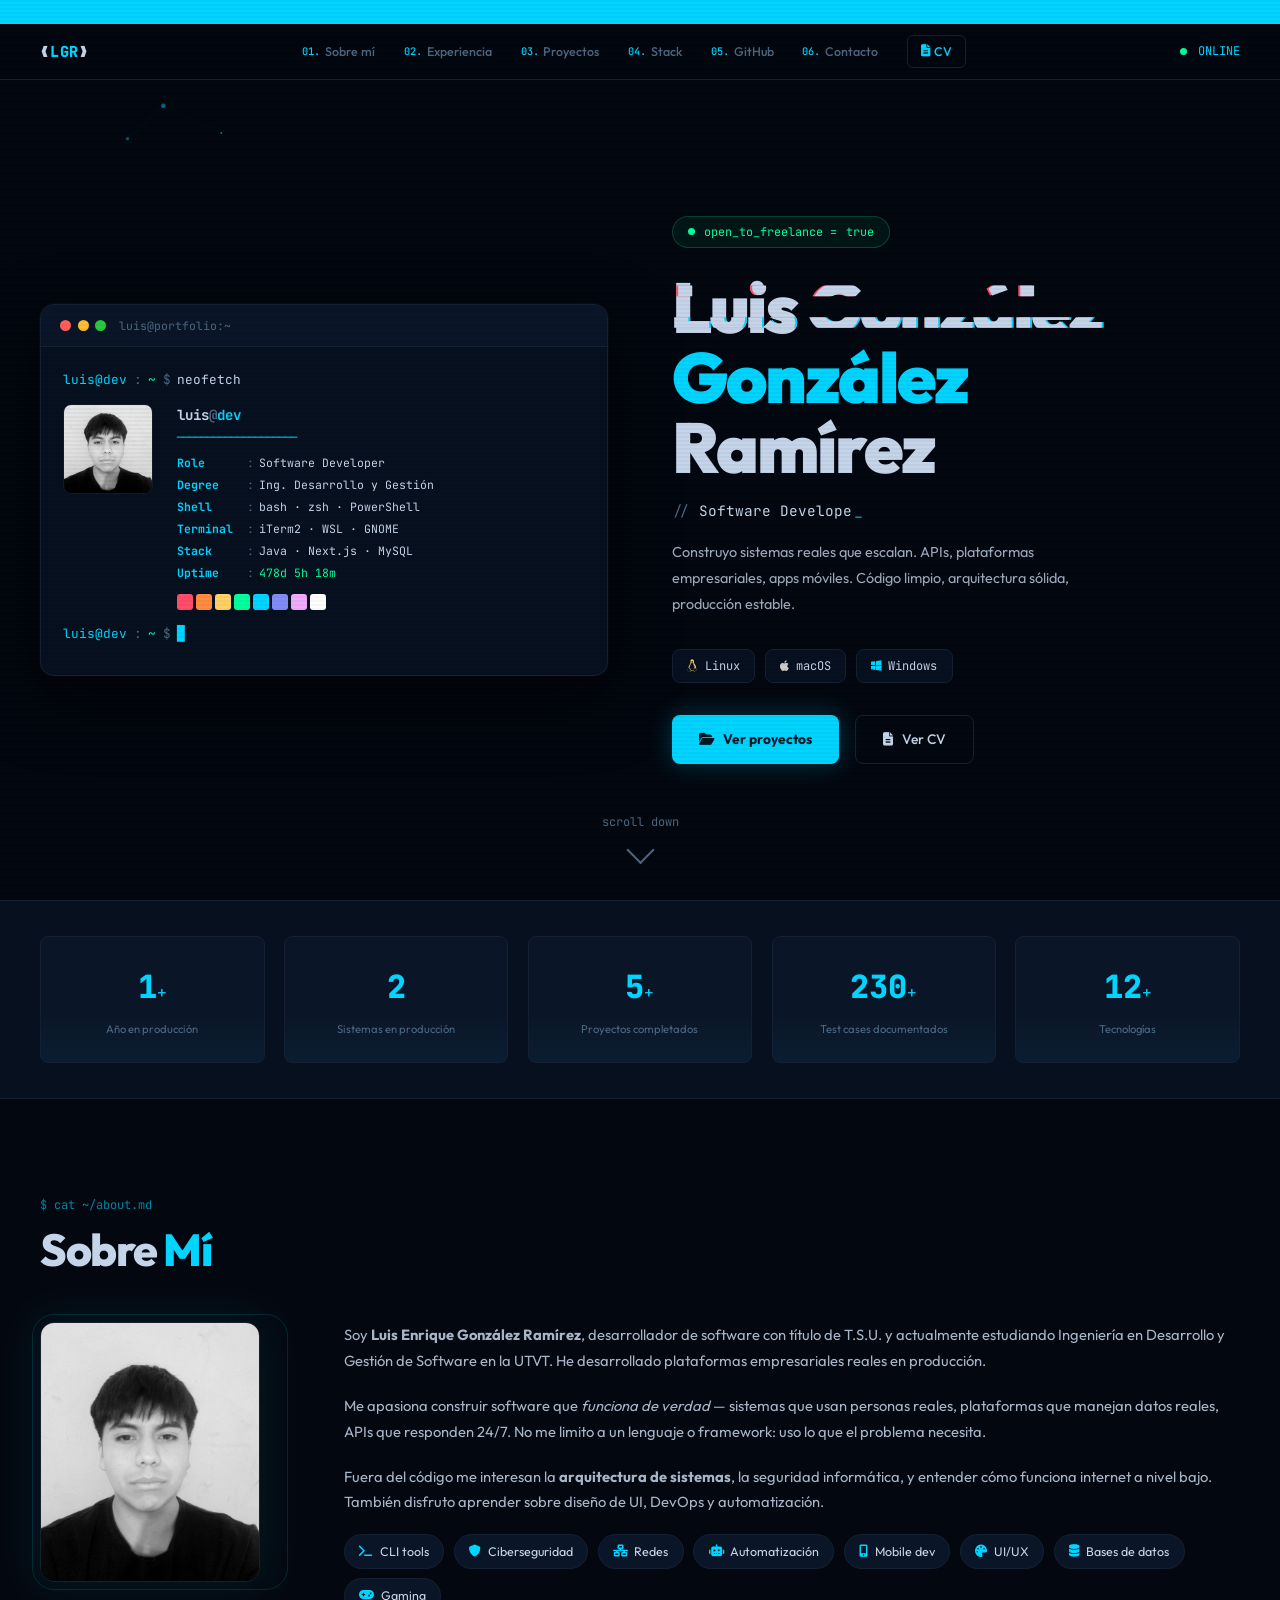
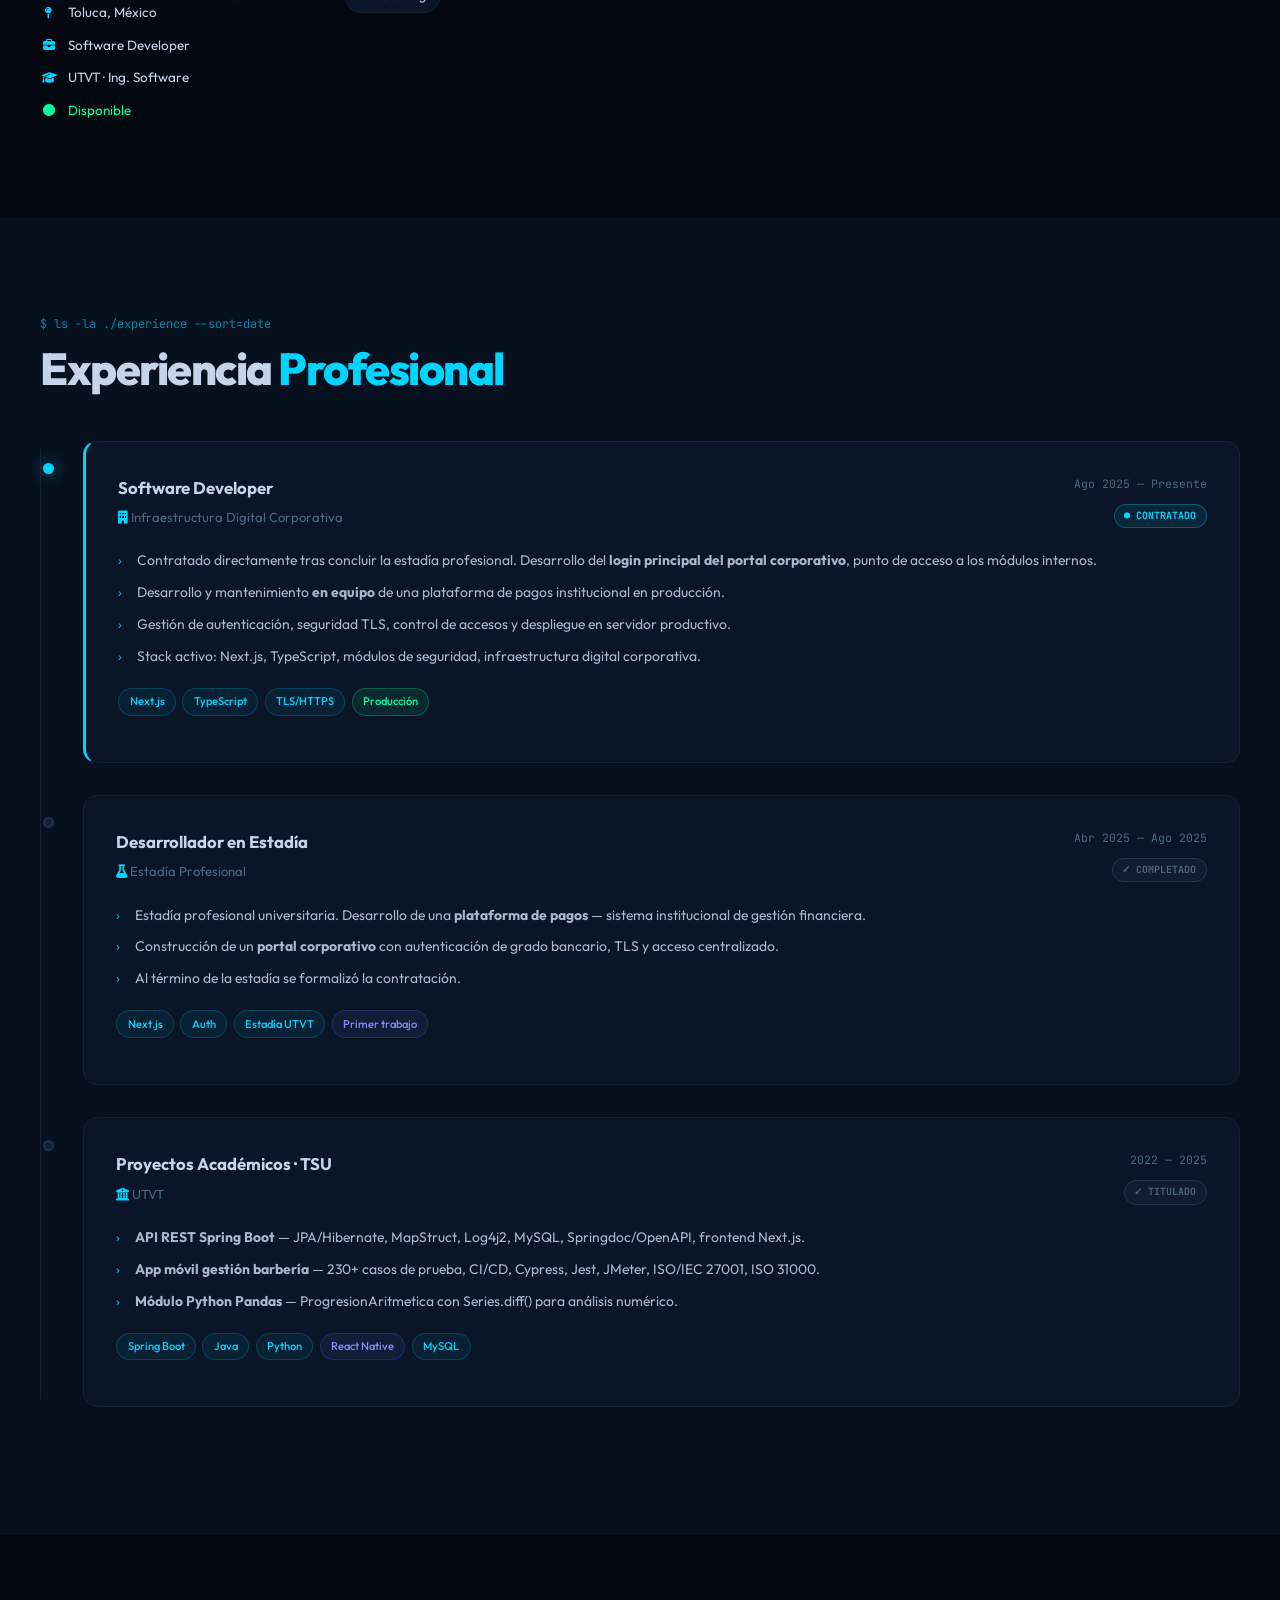
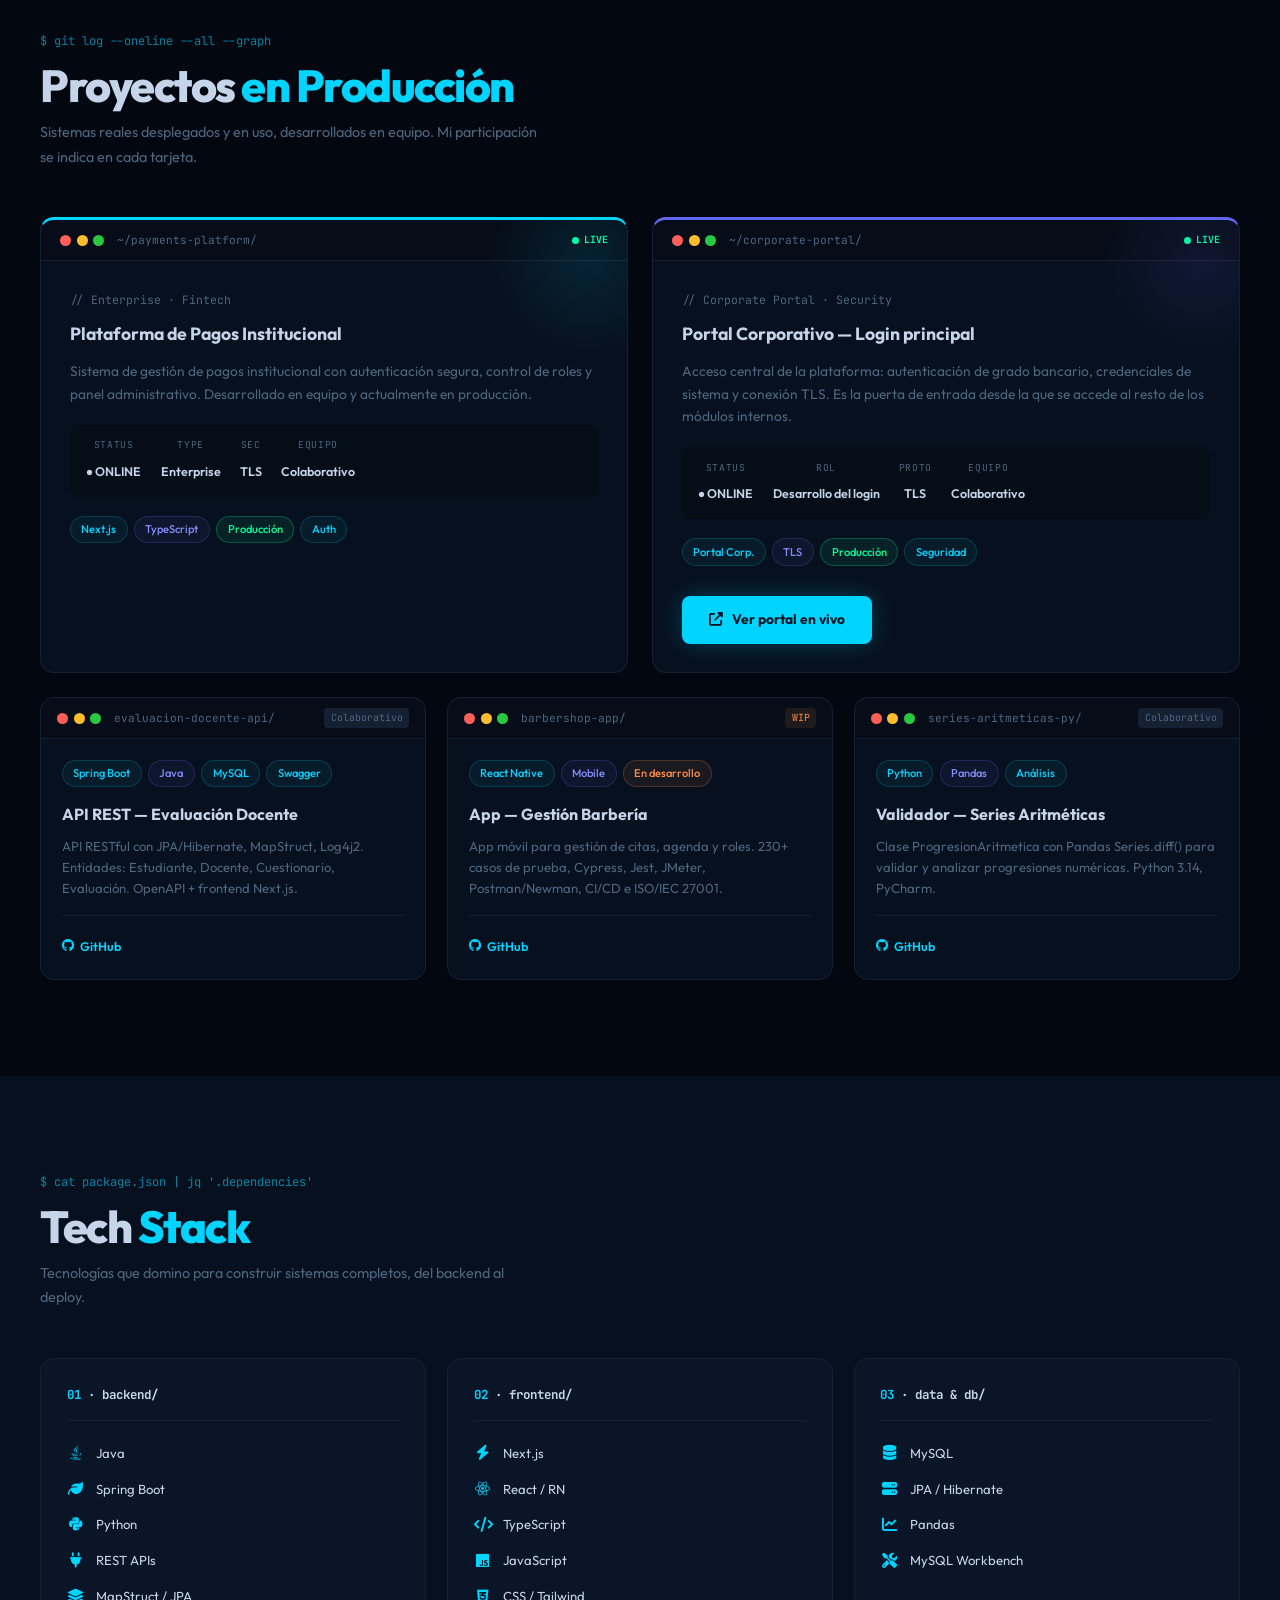
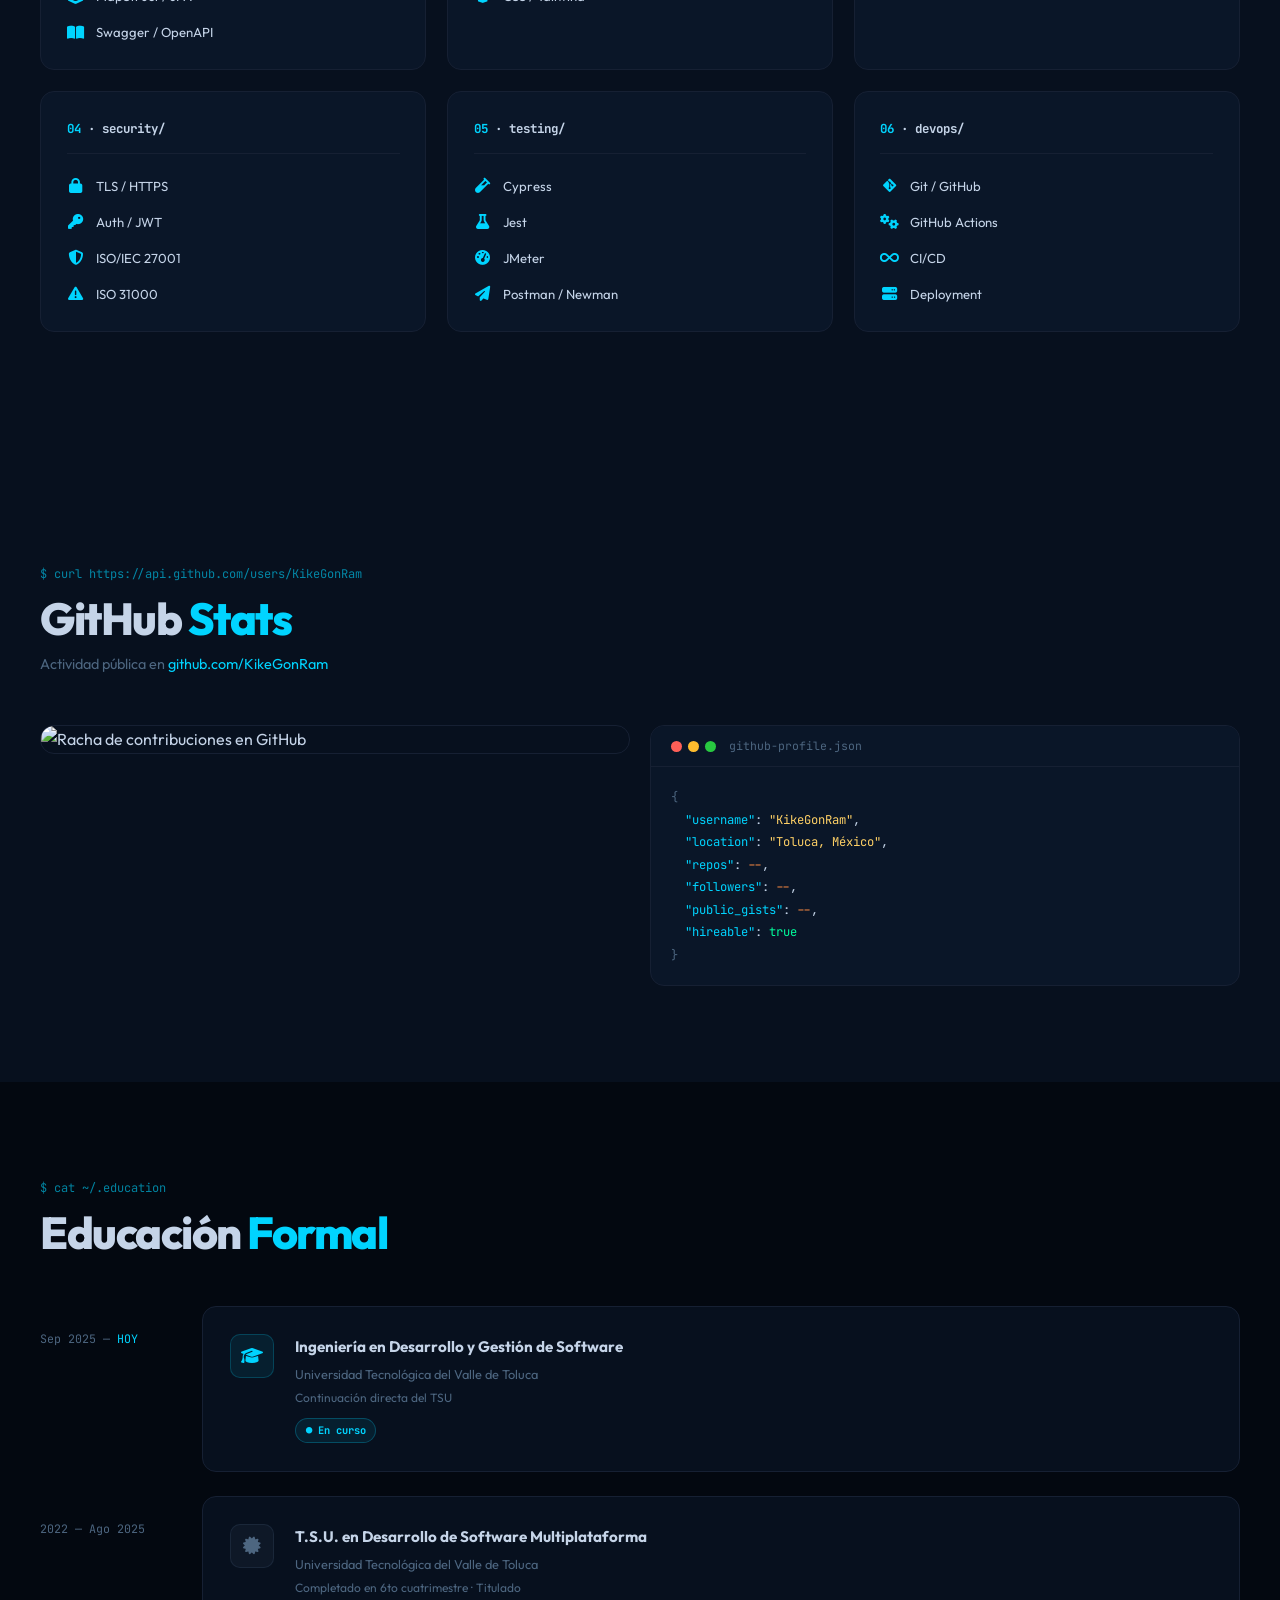
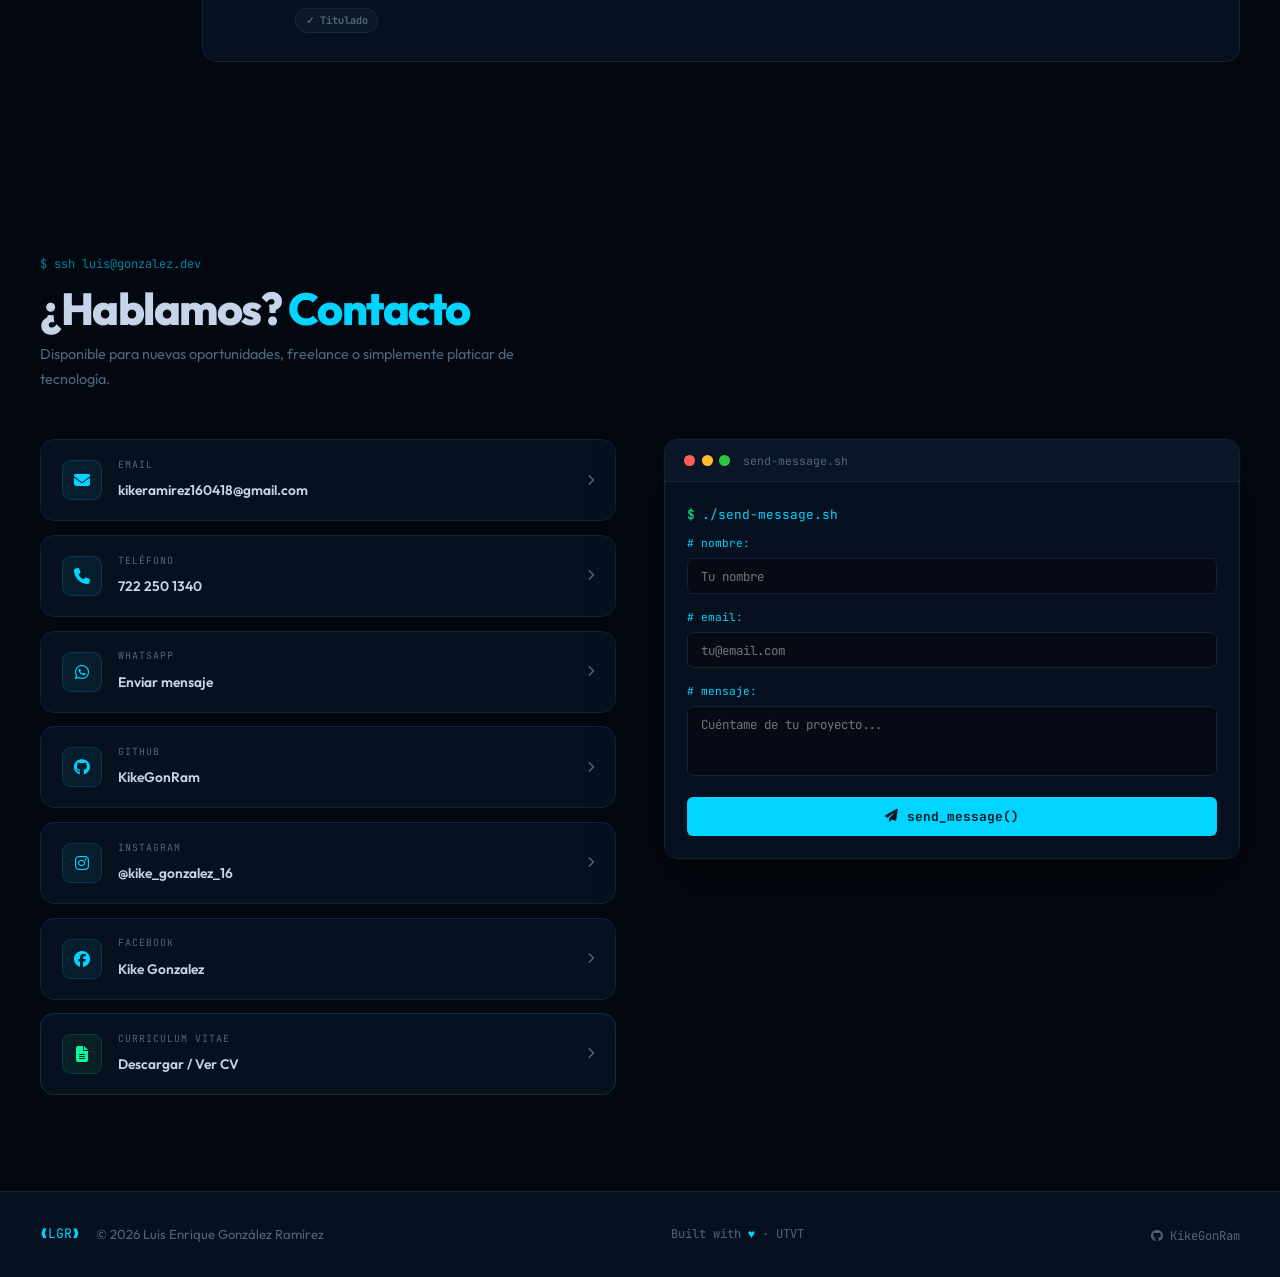
==== commit f0b71d97: "feat: restaura el cursor personalizado, reescrito Vuelve el punto + anillo, con estos cambios sobre " ====
--- a/index.html
+++ b/index.html
@@ -35,6 +35,7 @@
   <link rel="stylesheet" href="css/hero.css">
   <link rel="stylesheet" href="css/sections.css">
   <link rel="stylesheet" href="css/contact.css">
+  <link rel="stylesheet" href="css/cursor.css">
   <link rel="stylesheet" href="css/responsive.css">
 </head>
 <body>
@@ -676,6 +677,7 @@
   <script src="js/hero-effects.js"></script>
   <script src="js/github.js"></script>
   <script src="js/contact.js"></script>
+  <script src="js/cursor.js"></script>
   <script src="js/init.js"></script>
 </body>
 </html>
--- a/css/cursor.css
+++ b/css/cursor.css
@@ -0,0 +1,73 @@
+/* ══ CURSOR PERSONALIZADO ══
+   Punto que sigue al mouse al instante + anillo que lo persigue con
+   inercia. Se posiciona con translate3d (compuesto por GPU) en vez de
+   left/top, que forzaba recálculo de layout en cada movimiento. */
+
+.cursor-dot,
+.cursor-ring {
+  position: fixed;
+  top: 0; left: 0;
+  pointer-events: none;
+  border-radius: 50%;
+  opacity: 0;
+  transition: opacity .25s ease;
+  will-change: transform;
+}
+
+/* Visibles solo después del primer movimiento del mouse:
+   evita que aparezcan pegados en la esquina al cargar la página. */
+.cursor-dot.is-active,
+.cursor-ring.is-active { opacity: 1; }
+
+.cursor-dot {
+  z-index: 99999;
+  width: 6px; height: 6px;
+  margin: -3px 0 0 -3px;
+  background: var(--cyan);
+  box-shadow: 0 0 8px rgba(0, 212, 255, .9);
+}
+
+.cursor-ring {
+  z-index: 99998;
+  width: 30px; height: 30px;
+  margin: -15px 0 0 -15px;
+  border: 1.5px solid rgba(0, 212, 255, .45);
+  transition: opacity .25s ease,
+              width .22s ease, height .22s ease,
+              margin .22s ease,
+              border-color .22s ease,
+              background-color .22s ease;
+}
+
+/* Sobre un elemento interactivo: el anillo crece y se enciende */
+.cursor-ring.is-hover {
+  width: 56px; height: 56px;
+  margin: -28px 0 0 -28px;
+  border-color: rgba(0, 212, 255, .85);
+  background: rgba(0, 212, 255, .06);
+}
+
+/* Al presionar el botón: retroalimentación de clic */
+.cursor-ring.is-down {
+  width: 22px; height: 22px;
+  margin: -11px 0 0 -11px;
+  border-color: var(--green);
+}
+
+/* Sobre campos de texto: barra vertical, como un cursor de escritura */
+.cursor-ring.is-text {
+  width: 3px; height: 26px;
+  margin: -13px 0 0 -1.5px;
+  border-radius: 2px;
+  border-color: transparent;
+  background: rgba(0, 212, 255, .55);
+}
+
+/* Sin cursor propio en táctil, pantallas chicas o con movimiento reducido:
+   ahí el cursor nativo del sistema es la mejor opción. */
+@media (hover: none), (pointer: coarse), (max-width: 900px) {
+  .cursor-dot, .cursor-ring { display: none; }
+}
+@media (prefers-reduced-motion: reduce) {
+  .cursor-dot, .cursor-ring { display: none; }
+}
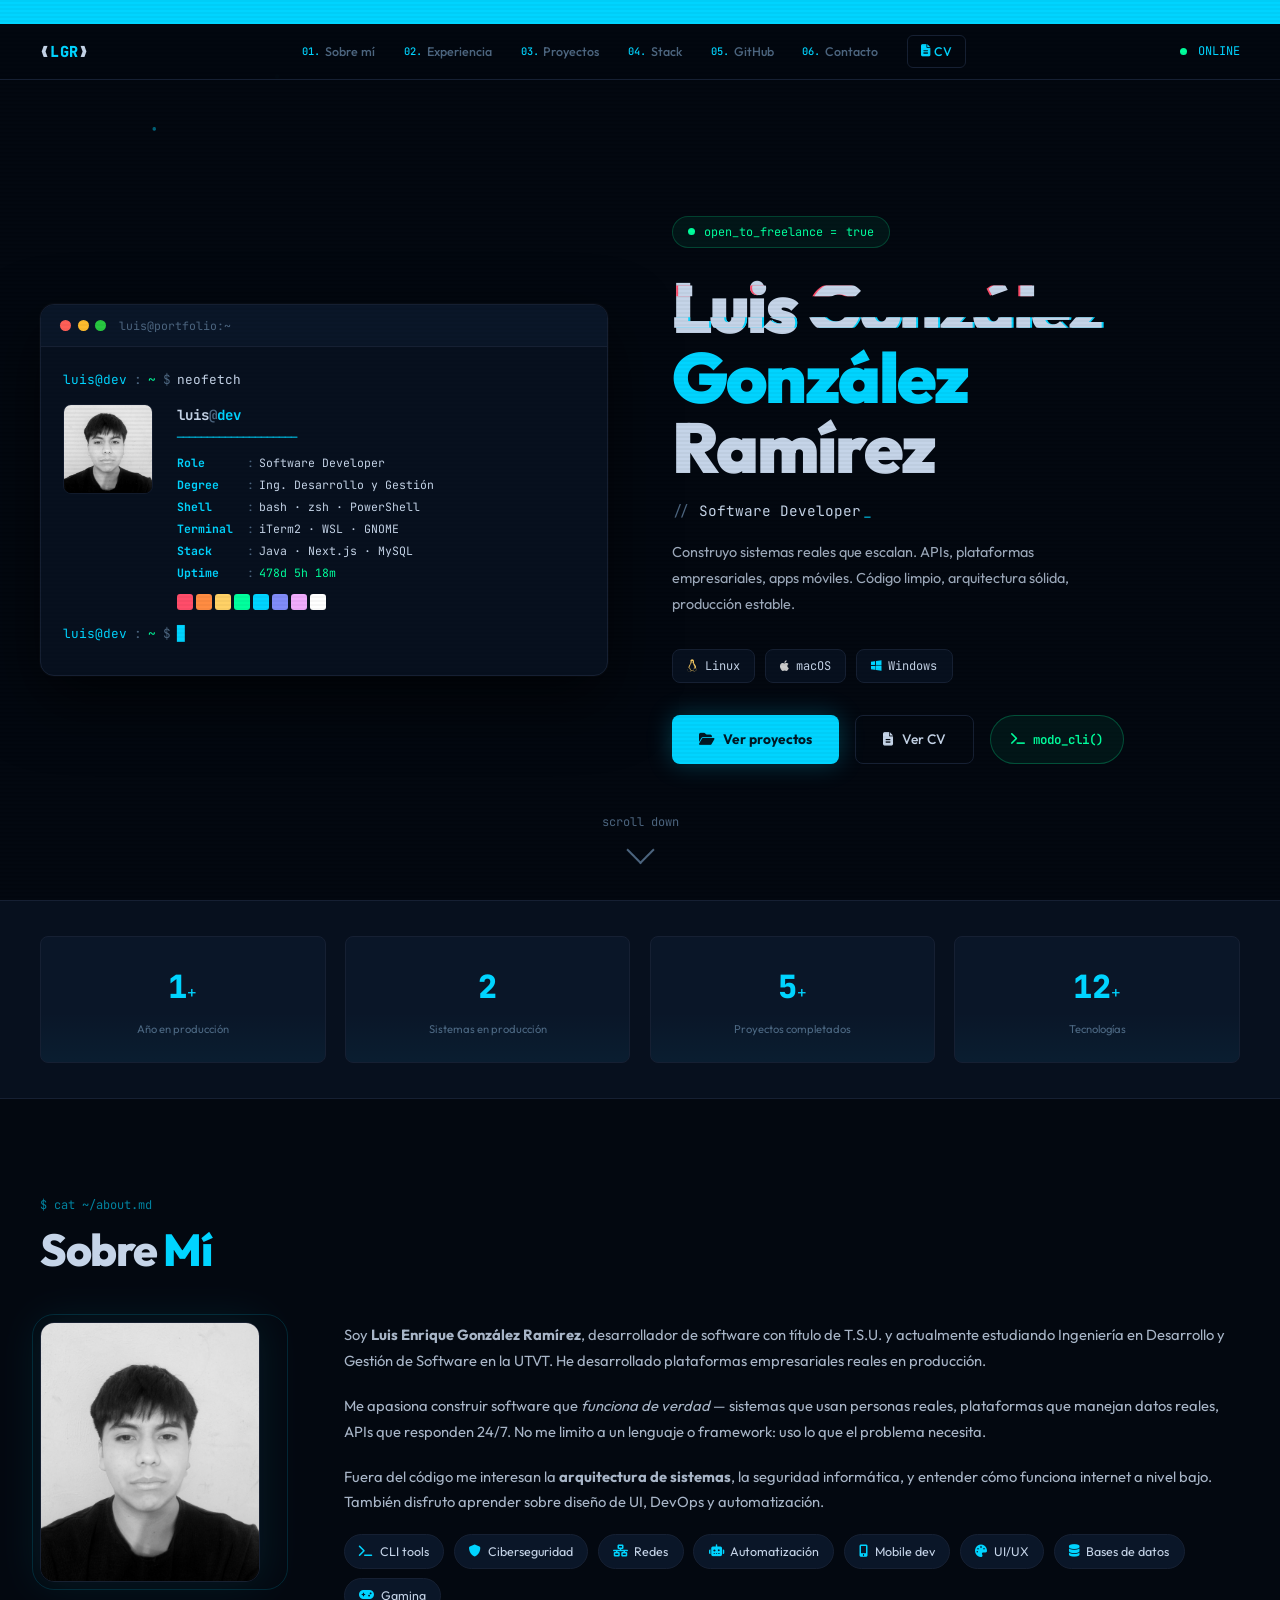
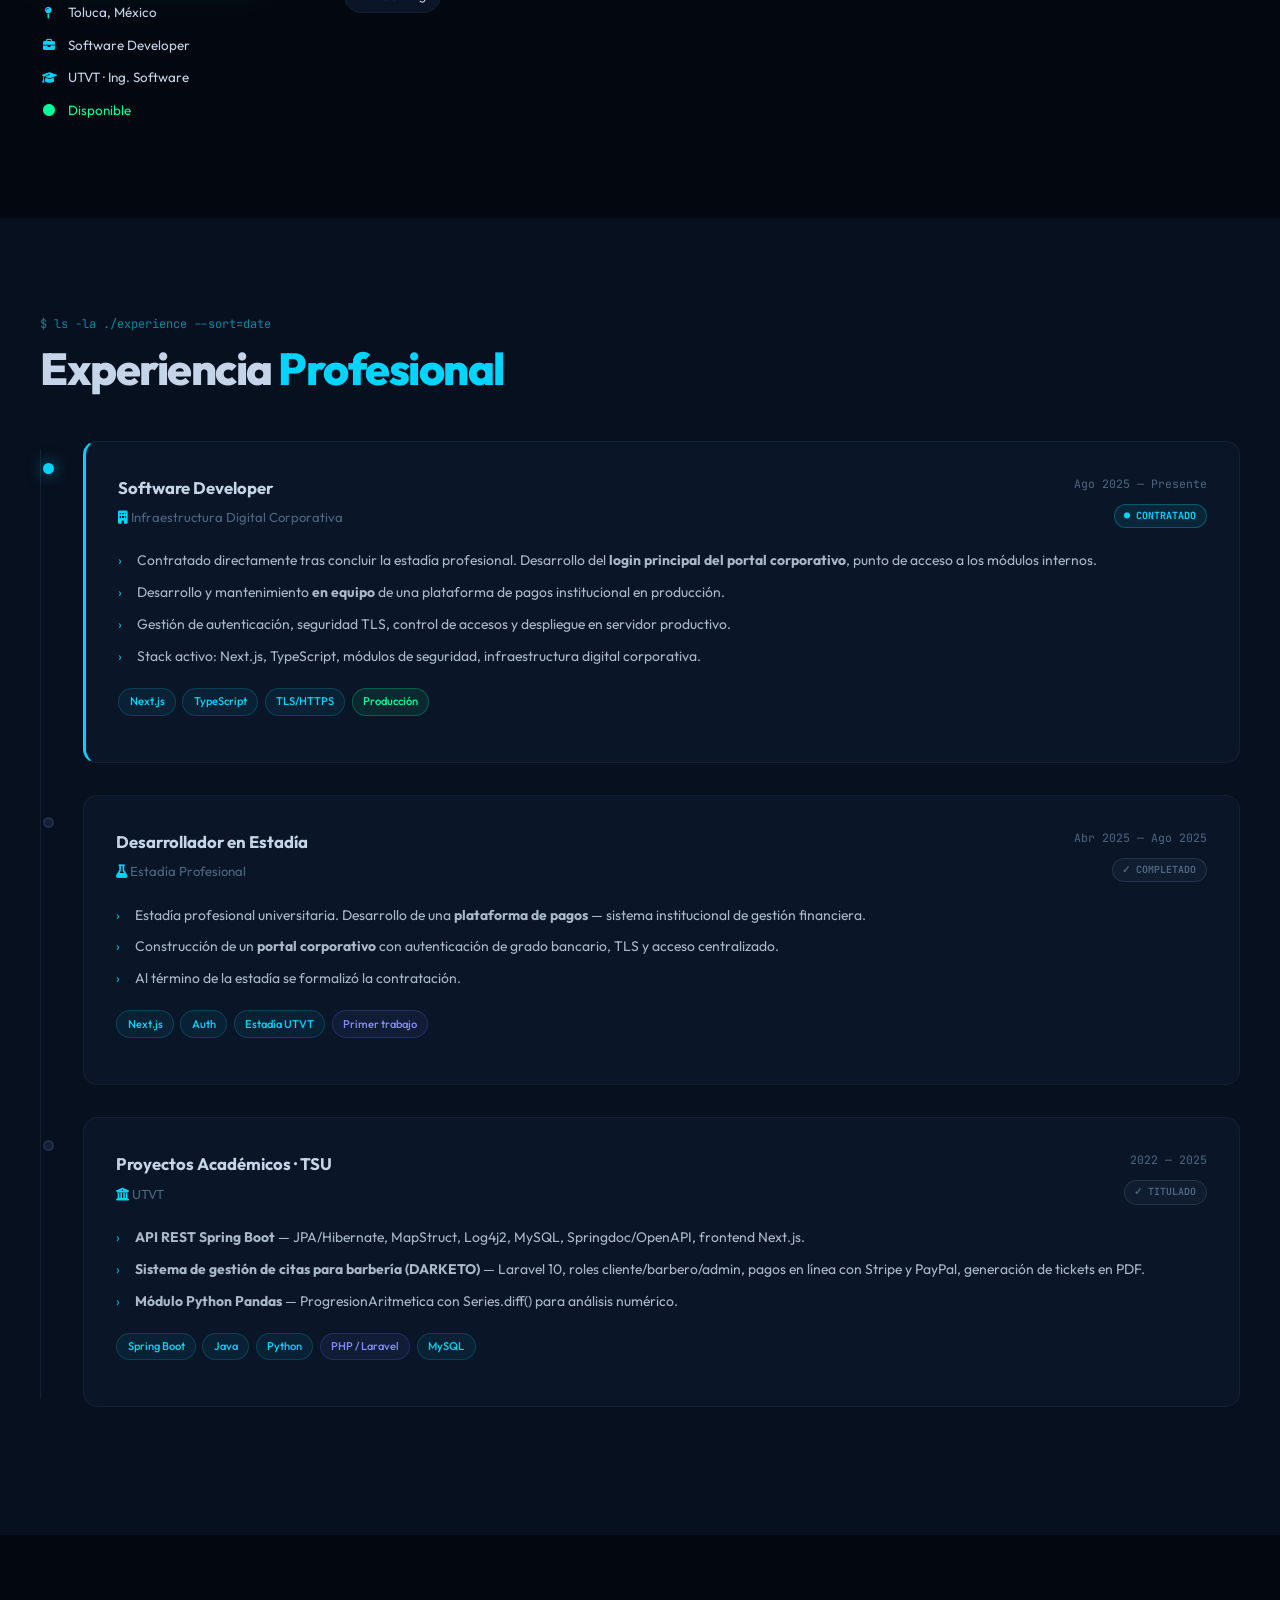
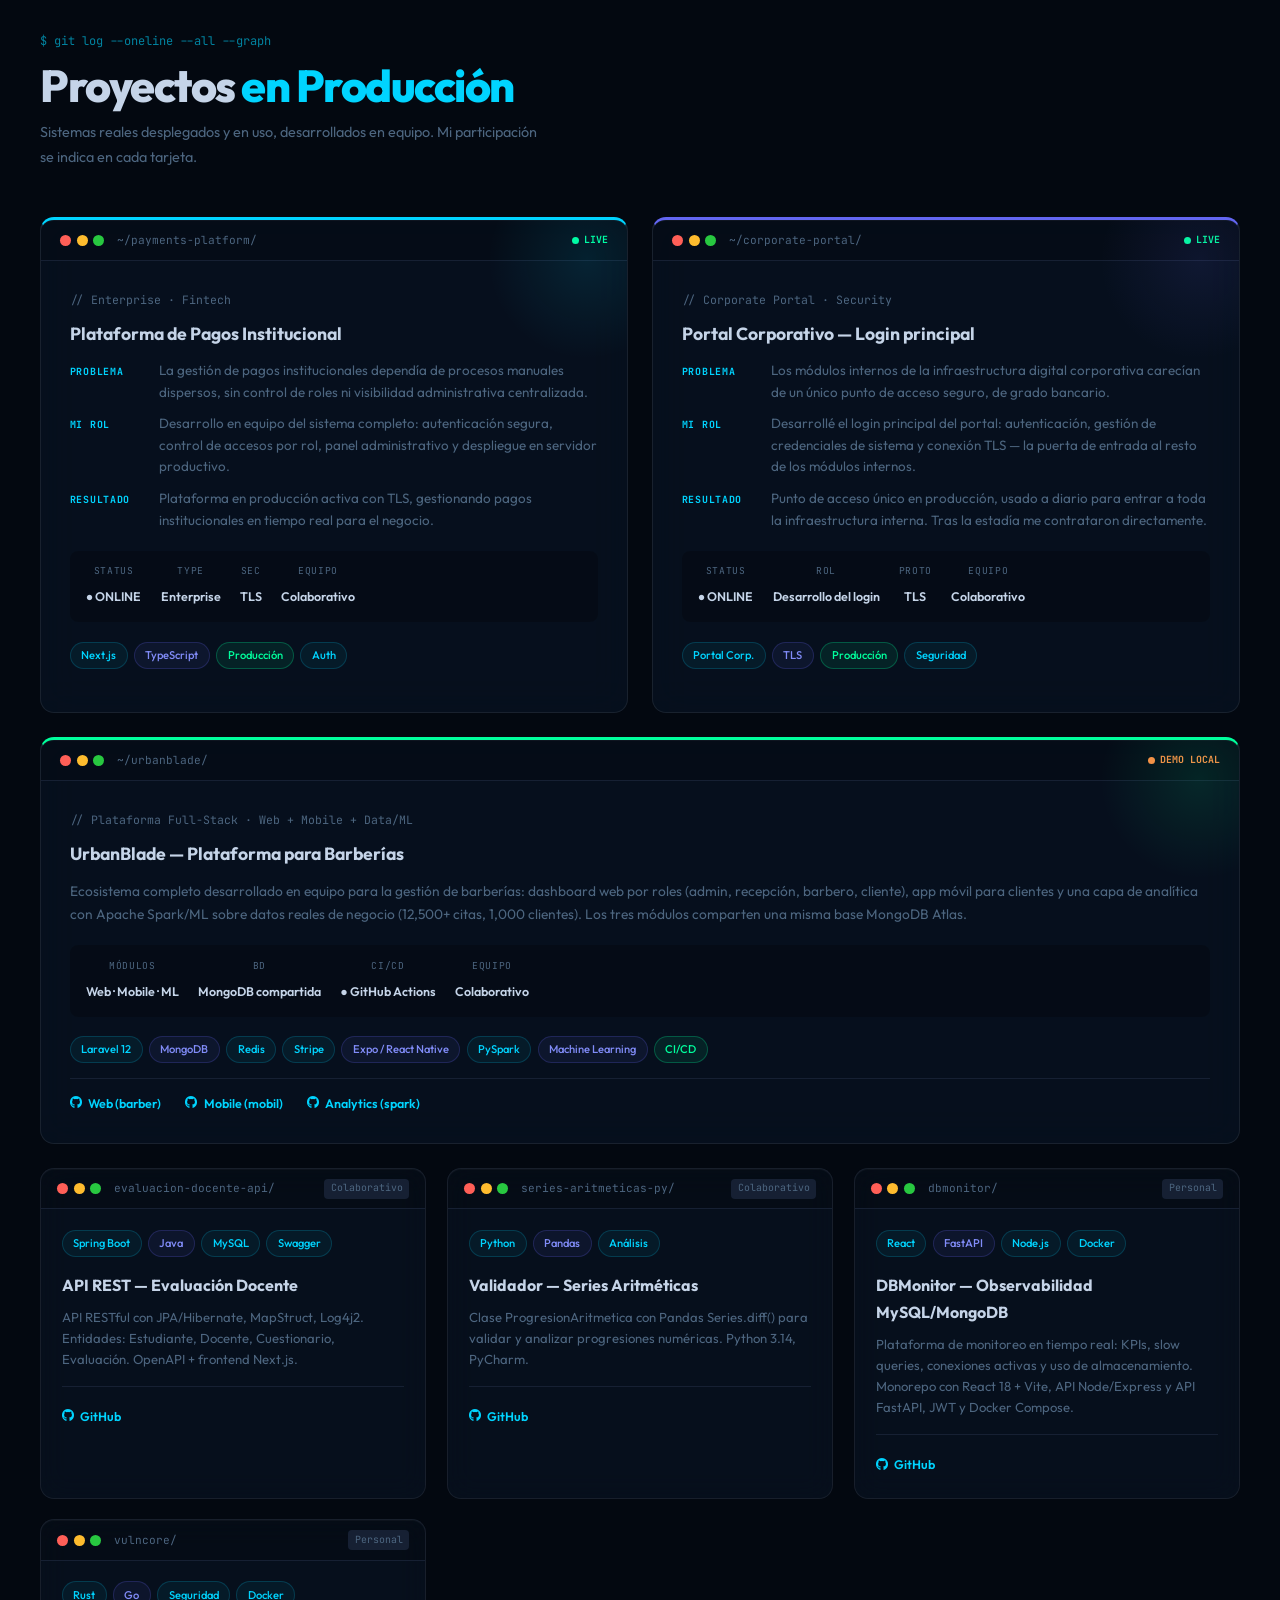
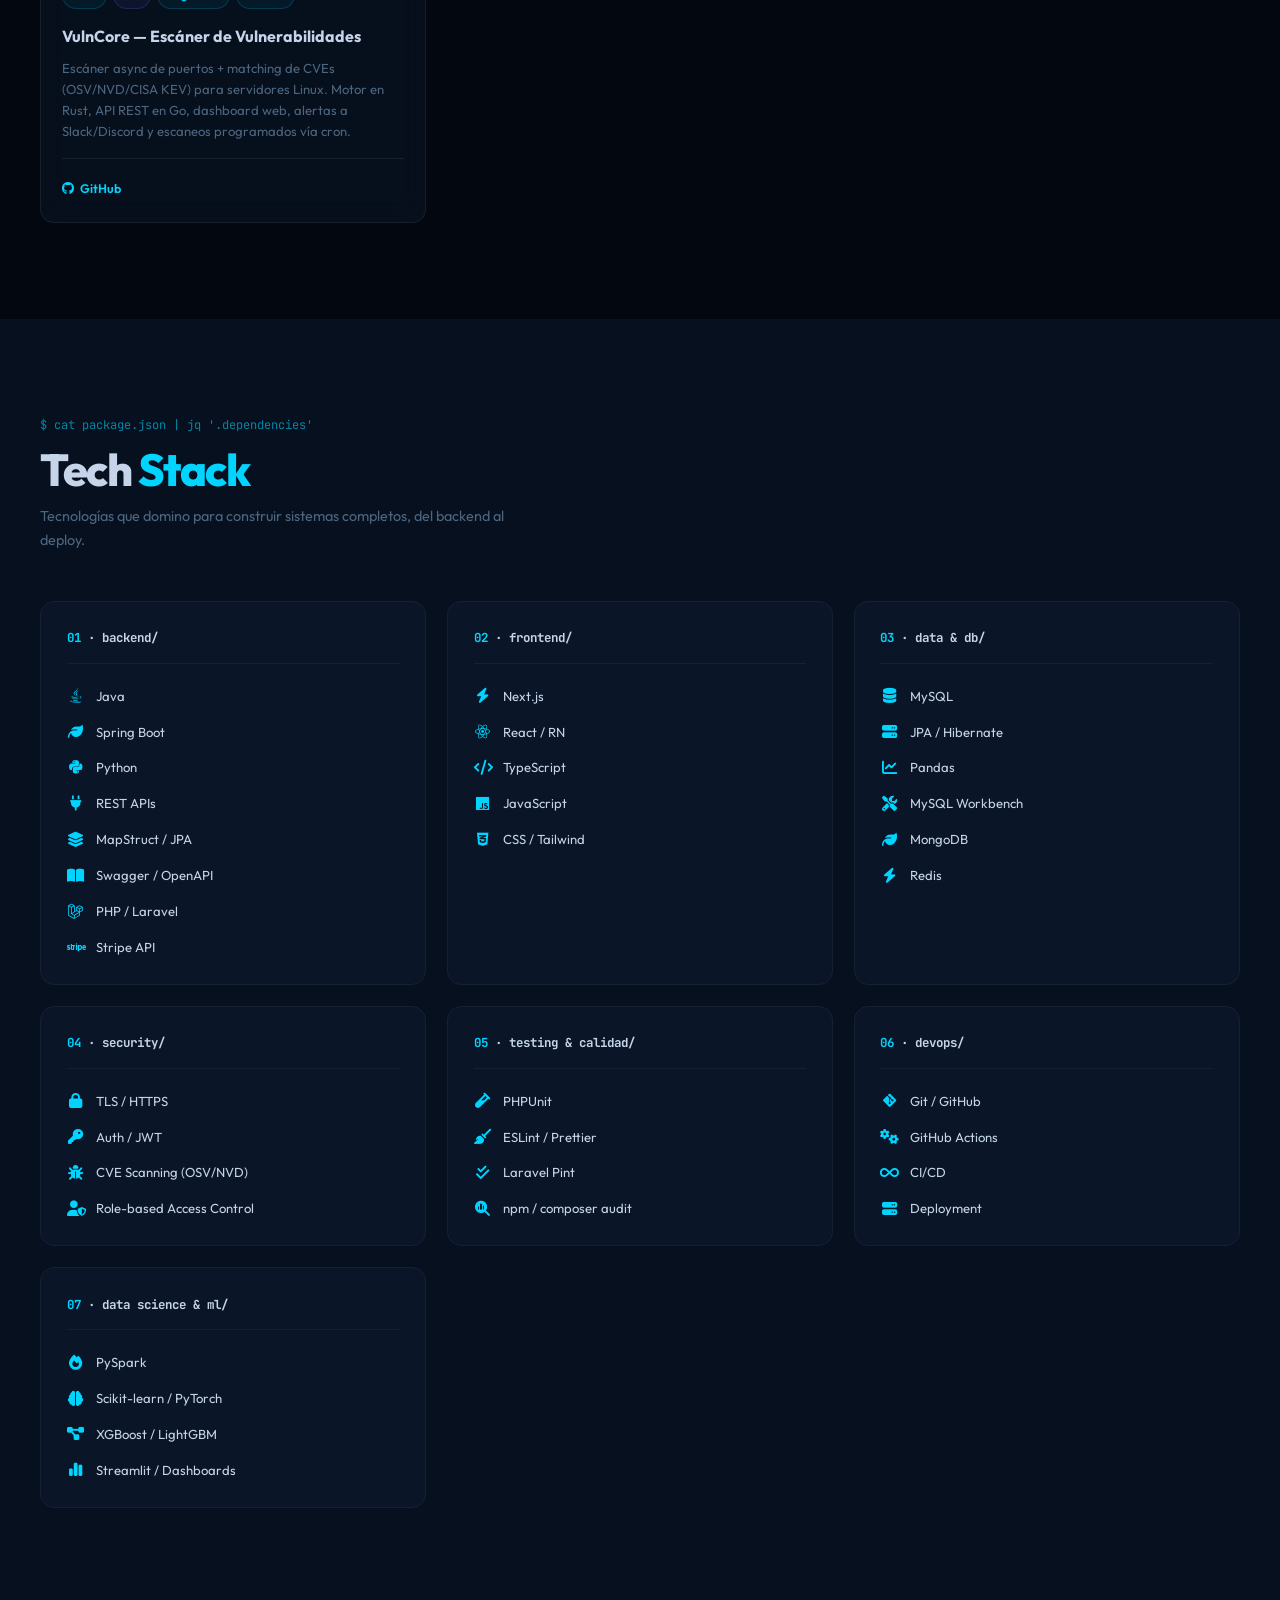
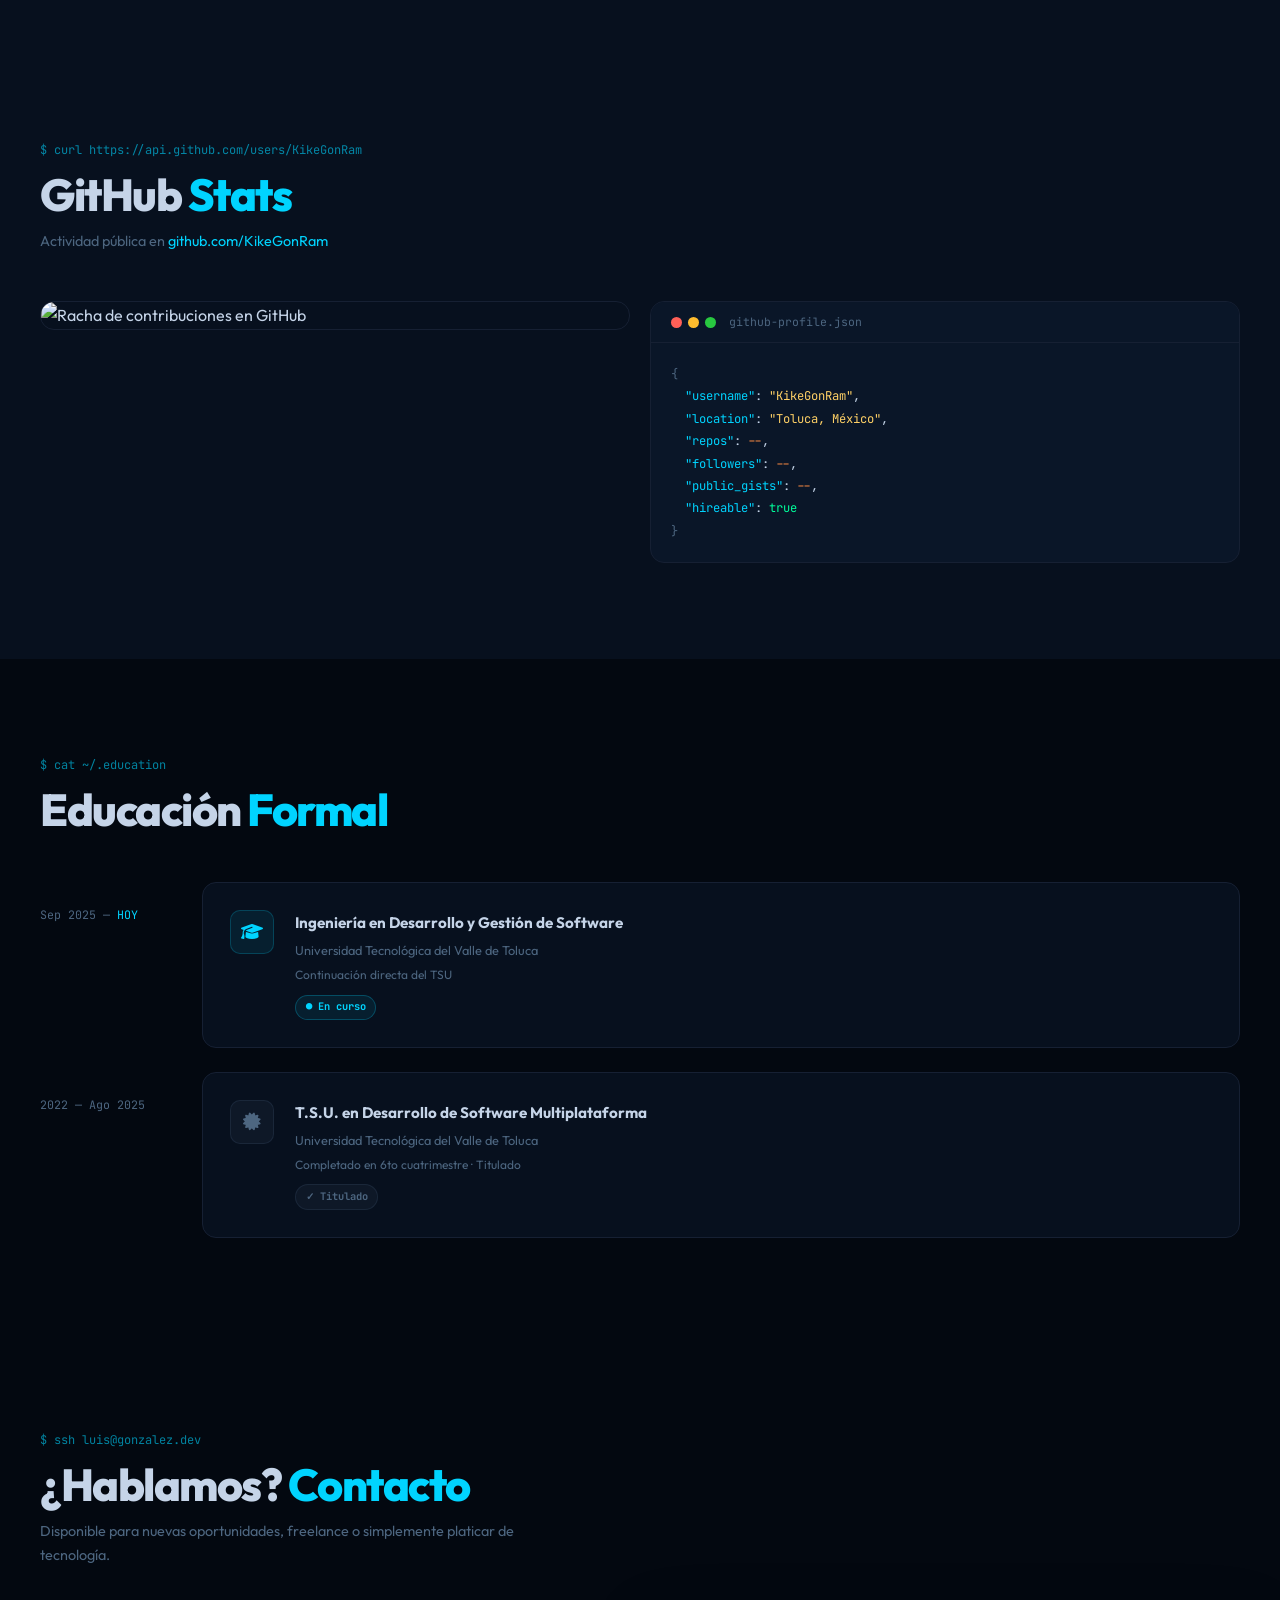
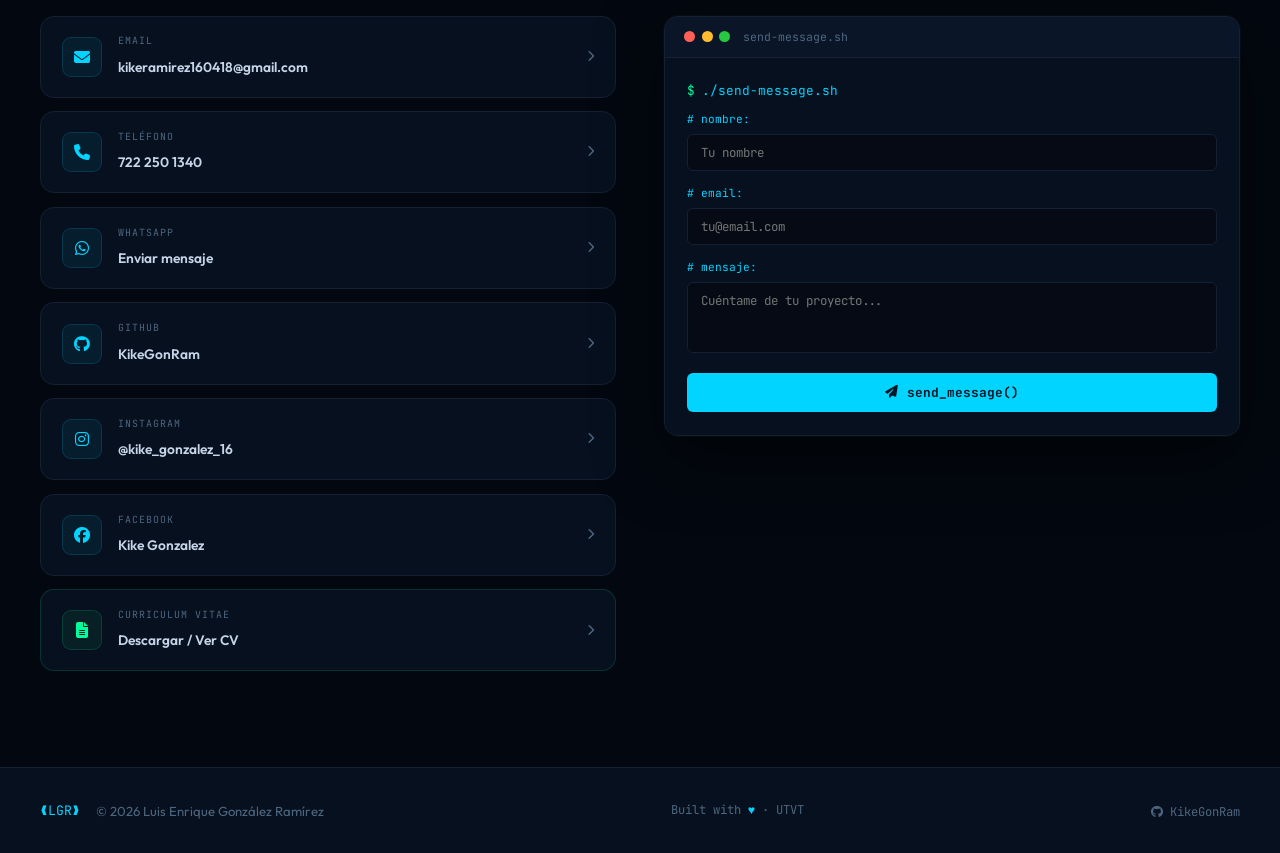
==== commit b1b0a0ca: "feat: refuerza portafolio y CV con proyectos reales y quita claims sin respaldo - Agrega case study " ====
--- a/index.html
+++ b/index.html
@@ -37,6 +37,7 @@
   <link rel="stylesheet" href="css/contact.css">
   <link rel="stylesheet" href="css/cursor.css">
   <link rel="stylesheet" href="css/responsive.css">
+  <link rel="stylesheet" href="css/cli.css">
 </head>
 <body>
 
@@ -152,6 +153,7 @@
         <div class="hero-cta">
           <a href="#projects" class="btn-primary"><i class="fas fa-folder-open" aria-hidden="true"></i> Ver proyectos</a>
           <a href="cv.html" target="_blank" rel="noopener noreferrer" class="btn-ghost"><i class="fas fa-file-lines" aria-hidden="true"></i> Ver CV</a>
+          <button type="button" class="cli-trigger" id="cli-trigger" aria-haspopup="dialog"><i class="fas fa-terminal" aria-hidden="true"></i> modo_cli()</button>
         </div>
       </div>
     </div>
@@ -177,10 +179,6 @@
       <div class="metric-card">
         <span class="metric-val mono" data-target="5">5</span><span class="metric-unit">+</span>
         <span class="metric-lbl">Proyectos completados</span>
-      </div>
-      <div class="metric-card">
-        <span class="metric-val mono" data-target="230">230</span><span class="metric-unit">+</span>
-        <span class="metric-lbl">Test cases documentados</span>
       </div>
       <div class="metric-card">
         <span class="metric-val mono" data-target="12">12</span><span class="metric-unit">+</span>
@@ -306,12 +304,12 @@
             </div>
             <ul class="tl-list">
               <li><strong>API REST Spring Boot</strong> — JPA/Hibernate, MapStruct, Log4j2, MySQL, Springdoc/OpenAPI, frontend Next.js.</li>
-              <li><strong>App móvil gestión barbería</strong> — 230+ casos de prueba, CI/CD, Cypress, Jest, JMeter, ISO/IEC 27001, ISO 31000.</li>
+              <li><strong>Sistema de gestión de citas para barbería (DARKETO)</strong> — Laravel 10, roles cliente/barbero/admin, pagos en línea con Stripe y PayPal, generación de tickets en PDF.</li>
               <li><strong>Módulo Python Pandas</strong> — ProgresionAritmetica con Series.diff() para análisis numérico.</li>
             </ul>
             <div class="tag-row">
               <span class="tag">Spring Boot</span><span class="tag">Java</span>
-              <span class="tag">Python</span><span class="tag cyan-tag">React Native</span><span class="tag">MySQL</span>
+              <span class="tag">Python</span><span class="tag cyan-tag">PHP / Laravel</span><span class="tag">MySQL</span>
             </div>
           </div>
         </div>
@@ -341,7 +339,11 @@
           <div class="pf-body">
             <div class="pf-type mono c-dim">// Enterprise · Fintech</div>
             <h3 class="pf-name">Plataforma de Pagos Institucional</h3>
-            <p class="pf-desc">Sistema de gestión de pagos institucional con autenticación segura, control de roles y panel administrativo. Desarrollado en equipo y actualmente en producción.</p>
+            <div class="pf-case">
+              <div class="pfc-row"><span class="pfc-k mono">PROBLEMA</span><p>La gestión de pagos institucionales dependía de procesos manuales dispersos, sin control de roles ni visibilidad administrativa centralizada.</p></div>
+              <div class="pfc-row"><span class="pfc-k mono">MI ROL</span><p>Desarrollo en equipo del sistema completo: autenticación segura, control de accesos por rol, panel administrativo y despliegue en servidor productivo.</p></div>
+              <div class="pfc-row"><span class="pfc-k mono">RESULTADO</span><p>Plataforma en producción activa con TLS, gestionando pagos institucionales en tiempo real para el negocio.</p></div>
+            </div>
             <div class="pf-metrics-row">
               <div class="pfm"><span class="pfm-k mono">STATUS</span><span class="pfm-v c-green">● ONLINE</span></div>
               <div class="pfm"><span class="pfm-k mono">TYPE</span><span class="pfm-v">Enterprise</span></div>
@@ -365,7 +367,11 @@
           <div class="pf-body">
             <div class="pf-type mono c-dim">// Corporate Portal · Security</div>
             <h3 class="pf-name">Portal Corporativo — Login principal</h3>
-            <p class="pf-desc">Acceso central de la plataforma: autenticación de grado bancario, credenciales de sistema y conexión TLS. Es la puerta de entrada desde la que se accede al resto de los módulos internos.</p>
+            <div class="pf-case">
+              <div class="pfc-row"><span class="pfc-k mono">PROBLEMA</span><p>Los módulos internos de la infraestructura digital corporativa carecían de un único punto de acceso seguro, de grado bancario.</p></div>
+              <div class="pfc-row"><span class="pfc-k mono">MI ROL</span><p>Desarrollé el login principal del portal: autenticación, gestión de credenciales de sistema y conexión TLS — la puerta de entrada al resto de los módulos internos.</p></div>
+              <div class="pfc-row"><span class="pfc-k mono">RESULTADO</span><p>Punto de acceso único en producción, usado a diario para entrar a toda la infraestructura interna. Tras la estadía me contrataron directamente.</p></div>
+            </div>
             <div class="pf-metrics-row">
               <div class="pfm"><span class="pfm-k mono">STATUS</span><span class="pfm-v c-green">● ONLINE</span></div>
               <div class="pfm"><span class="pfm-k mono">ROL</span><span class="pfm-v">Desarrollo del login</span></div>
@@ -376,7 +382,38 @@
               <span class="tag">Portal Corp.</span><span class="tag cyan-tag">TLS</span>
               <span class="tag green-tag">Producción</span><span class="tag">Seguridad</span>
             </div>
-            <a href="https://bausen.mx/login-portal/login" target="_blank" rel="noopener noreferrer" class="btn-primary mt-1"><i class="fas fa-external-link-alt" aria-hidden="true"></i> Ver portal en vivo</a>
+          </div>
+        </div>
+
+        <div class="pf-card full reveal">
+          <div class="pf-glow glow-green"></div>
+          <div class="pf-header">
+            <div class="pc-dots"><span class="dot red"></span><span class="dot yellow"></span><span class="dot green-dot"></span></div>
+            <span class="pc-path mono">~/urbanblade/</span>
+            <span class="pc-live mono" style="color:var(--orange)"><span class="pulse-dot" style="background:var(--orange)"></span>DEMO LOCAL</span>
+          </div>
+          <div class="pf-body">
+            <div class="pf-type mono c-dim">// Plataforma Full-Stack · Web + Mobile + Data/ML</div>
+            <h3 class="pf-name">UrbanBlade — Plataforma para Barberías</h3>
+            <p class="pf-desc">Ecosistema completo desarrollado en equipo para la gestión de barberías: dashboard web por roles (admin, recepción, barbero, cliente), app móvil para clientes y una capa de analítica con Apache Spark/ML sobre datos reales de negocio (12,500+ citas, 1,000 clientes). Los tres módulos comparten una misma base MongoDB Atlas.</p>
+            <div class="pf-metrics-row">
+              <div class="pfm"><span class="pfm-k mono">MÓDULOS</span><span class="pfm-v">Web · Mobile · ML</span></div>
+              <div class="pfm"><span class="pfm-k mono">BD</span><span class="pfm-v">MongoDB compartida</span></div>
+              <div class="pfm"><span class="pfm-k mono">CI/CD</span><span class="pfm-v c-green">● GitHub Actions</span></div>
+              <div class="pfm"><span class="pfm-k mono">EQUIPO</span><span class="pfm-v">Colaborativo</span></div>
+            </div>
+            <div class="tag-row">
+              <span class="tag">Laravel 12</span><span class="tag cyan-tag">MongoDB</span>
+              <span class="tag">Redis</span><span class="tag">Stripe</span>
+              <span class="tag cyan-tag">Expo / React Native</span>
+              <span class="tag">PySpark</span><span class="tag cyan-tag">Machine Learning</span>
+              <span class="tag green-tag">CI/CD</span>
+            </div>
+            <div class="ub-repos">
+              <a href="https://github.com/KikeGonRam/barber" target="_blank" rel="noopener noreferrer" class="btn-link"><i class="fab fa-github" aria-hidden="true"></i> Web (barber)</a>
+              <a href="https://github.com/KikeGonRam/mobil" target="_blank" rel="noopener noreferrer" class="btn-link"><i class="fab fa-github" aria-hidden="true"></i> Mobile (mobil)</a>
+              <a href="https://github.com/KikeGonRam/spark" target="_blank" rel="noopener noreferrer" class="btn-link"><i class="fab fa-github" aria-hidden="true"></i> Analytics (spark)</a>
+            </div>
           </div>
         </div>
       </div>
@@ -400,20 +437,6 @@
         <div class="project-card reveal">
           <div class="pc-header">
             <div class="pc-dots"><span class="dot red"></span><span class="dot yellow"></span><span class="dot green-dot"></span></div>
-            <span class="pc-path mono">barbershop-app/</span>
-            <span class="pc-badge wip">WIP</span>
-          </div>
-          <div class="pc-body">
-            <div class="tag-row"><span class="tag">React Native</span><span class="tag cyan-tag">Mobile</span><span class="tag orange-tag">En desarrollo</span></div>
-            <h3 class="pc-name">App — Gestión Barbería</h3>
-            <p class="pc-desc">App móvil para gestión de citas, agenda y roles. 230+ casos de prueba, Cypress, Jest, JMeter, Postman/Newman, CI/CD e ISO/IEC 27001.</p>
-            <div class="pc-footer"><a href="https://github.com/KikeGonRam" target="_blank" rel="noopener noreferrer" class="btn-link"><i class="fab fa-github" aria-hidden="true"></i> GitHub</a></div>
-          </div>
-        </div>
-
-        <div class="project-card reveal">
-          <div class="pc-header">
-            <div class="pc-dots"><span class="dot red"></span><span class="dot yellow"></span><span class="dot green-dot"></span></div>
             <span class="pc-path mono">series-aritmeticas-py/</span>
             <span class="pc-badge">Colaborativo</span>
           </div>
@@ -422,6 +445,34 @@
             <h3 class="pc-name">Validador — Series Aritméticas</h3>
             <p class="pc-desc">Clase ProgresionAritmetica con Pandas Series.diff() para validar y analizar progresiones numéricas. Python 3.14, PyCharm.</p>
             <div class="pc-footer"><a href="https://github.com/KikeGonRam/series-aritmeticas-python" target="_blank" rel="noopener noreferrer" class="btn-link"><i class="fab fa-github" aria-hidden="true"></i> GitHub</a></div>
+          </div>
+        </div>
+
+        <div class="project-card reveal">
+          <div class="pc-header">
+            <div class="pc-dots"><span class="dot red"></span><span class="dot yellow"></span><span class="dot green-dot"></span></div>
+            <span class="pc-path mono">dbmonitor/</span>
+            <span class="pc-badge">Personal</span>
+          </div>
+          <div class="pc-body">
+            <div class="tag-row"><span class="tag">React</span><span class="tag cyan-tag">FastAPI</span><span class="tag">Node.js</span><span class="tag">Docker</span></div>
+            <h3 class="pc-name">DBMonitor — Observabilidad MySQL/MongoDB</h3>
+            <p class="pc-desc">Plataforma de monitoreo en tiempo real: KPIs, slow queries, conexiones activas y uso de almacenamiento. Monorepo con React 18 + Vite, API Node/Express y API FastAPI, JWT y Docker Compose.</p>
+            <div class="pc-footer"><a href="https://github.com/KikeGonRam/dbmonitor" target="_blank" rel="noopener noreferrer" class="btn-link"><i class="fab fa-github" aria-hidden="true"></i> GitHub</a></div>
+          </div>
+        </div>
+
+        <div class="project-card reveal">
+          <div class="pc-header">
+            <div class="pc-dots"><span class="dot red"></span><span class="dot yellow"></span><span class="dot green-dot"></span></div>
+            <span class="pc-path mono">vulncore/</span>
+            <span class="pc-badge">Personal</span>
+          </div>
+          <div class="pc-body">
+            <div class="tag-row"><span class="tag">Rust</span><span class="tag cyan-tag">Go</span><span class="tag">Seguridad</span><span class="tag">Docker</span></div>
+            <h3 class="pc-name">VulnCore — Escáner de Vulnerabilidades</h3>
+            <p class="pc-desc">Escáner async de puertos + matching de CVEs (OSV/NVD/CISA KEV) para servidores Linux. Motor en Rust, API REST en Go, dashboard web, alertas a Slack/Discord y escaneos programados vía cron.</p>
+            <div class="pc-footer"><a href="https://github.com/KikeGonRam/vulncore" target="_blank" rel="noopener noreferrer" class="btn-link"><i class="fab fa-github" aria-hidden="true"></i> GitHub</a></div>
           </div>
         </div>
       </div>
@@ -448,6 +499,8 @@
             <div class="sc-chip"><i class="fas fa-plug" aria-hidden="true"></i><span>REST APIs</span></div>
             <div class="sc-chip"><i class="fas fa-layer-group" aria-hidden="true"></i><span>MapStruct / JPA</span></div>
             <div class="sc-chip"><i class="fas fa-book-open" aria-hidden="true"></i><span>Swagger / OpenAPI</span></div>
+            <div class="sc-chip"><i class="fab fa-laravel" aria-hidden="true"></i><span>PHP / Laravel</span></div>
+            <div class="sc-chip"><i class="fab fa-stripe" aria-hidden="true"></i><span>Stripe API</span></div>
           </div>
         </div>
 
@@ -471,6 +524,8 @@
             <div class="sc-chip"><i class="fas fa-server" aria-hidden="true"></i><span>JPA / Hibernate</span></div>
             <div class="sc-chip"><i class="fas fa-chart-line" aria-hidden="true"></i><span>Pandas</span></div>
             <div class="sc-chip"><i class="fas fa-tools" aria-hidden="true"></i><span>MySQL Workbench</span></div>
+            <div class="sc-chip"><i class="fas fa-leaf" aria-hidden="true"></i><span>MongoDB</span></div>
+            <div class="sc-chip"><i class="fas fa-bolt" aria-hidden="true"></i><span>Redis</span></div>
           </div>
         </div>
 
@@ -480,19 +535,19 @@
           <div class="sc-chips">
             <div class="sc-chip"><i class="fas fa-lock" aria-hidden="true"></i><span>TLS / HTTPS</span></div>
             <div class="sc-chip"><i class="fas fa-key" aria-hidden="true"></i><span>Auth / JWT</span></div>
-            <div class="sc-chip"><i class="fas fa-shield-halved" aria-hidden="true"></i><span>ISO/IEC 27001</span></div>
-            <div class="sc-chip"><i class="fas fa-triangle-exclamation" aria-hidden="true"></i><span>ISO 31000</span></div>
+            <div class="sc-chip"><i class="fas fa-bug" aria-hidden="true"></i><span>CVE Scanning (OSV/NVD)</span></div>
+            <div class="sc-chip"><i class="fas fa-user-shield" aria-hidden="true"></i><span>Role-based Access Control</span></div>
           </div>
         </div>
 
         <!-- Testing -->
         <div class="skill-cluster reveal">
-          <div class="sc-label mono"><span class="c-cyan">05</span> · testing/</div>
+          <div class="sc-label mono"><span class="c-cyan">05</span> · testing &amp; calidad/</div>
           <div class="sc-chips">
-            <div class="sc-chip"><i class="fas fa-vial" aria-hidden="true"></i><span>Cypress</span></div>
-            <div class="sc-chip"><i class="fas fa-flask" aria-hidden="true"></i><span>Jest</span></div>
-            <div class="sc-chip"><i class="fas fa-gauge-high" aria-hidden="true"></i><span>JMeter</span></div>
-            <div class="sc-chip"><i class="fas fa-paper-plane" aria-hidden="true"></i><span>Postman / Newman</span></div>
+            <div class="sc-chip"><i class="fas fa-vial" aria-hidden="true"></i><span>PHPUnit</span></div>
+            <div class="sc-chip"><i class="fas fa-broom" aria-hidden="true"></i><span>ESLint / Prettier</span></div>
+            <div class="sc-chip"><i class="fas fa-check-double" aria-hidden="true"></i><span>Laravel Pint</span></div>
+            <div class="sc-chip"><i class="fas fa-magnifying-glass-chart" aria-hidden="true"></i><span>npm / composer audit</span></div>
           </div>
         </div>
 
@@ -504,6 +559,17 @@
             <div class="sc-chip"><i class="fas fa-gears" aria-hidden="true"></i><span>GitHub Actions</span></div>
             <div class="sc-chip"><i class="fas fa-infinity" aria-hidden="true"></i><span>CI/CD</span></div>
             <div class="sc-chip"><i class="fas fa-server" aria-hidden="true"></i><span>Deployment</span></div>
+          </div>
+        </div>
+
+        <!-- Data Science / ML -->
+        <div class="skill-cluster reveal">
+          <div class="sc-label mono"><span class="c-cyan">07</span> · data science &amp; ml/</div>
+          <div class="sc-chips">
+            <div class="sc-chip"><i class="fas fa-fire" aria-hidden="true"></i><span>PySpark</span></div>
+            <div class="sc-chip"><i class="fas fa-brain" aria-hidden="true"></i><span>Scikit-learn / PyTorch</span></div>
+            <div class="sc-chip"><i class="fas fa-diagram-project" aria-hidden="true"></i><span>XGBoost / LightGBM</span></div>
+            <div class="sc-chip"><i class="fas fa-chart-simple" aria-hidden="true"></i><span>Streamlit / Dashboards</span></div>
           </div>
         </div>
       </div>
@@ -671,6 +737,24 @@
     </div>
   </footer>
 
+  <!-- ═══════════════ MODO CLI ═══════════════ -->
+  <div class="cli-overlay" id="cli-overlay" role="dialog" aria-modal="true" aria-label="Terminal interactiva">
+    <div class="cli-window">
+      <div class="cli-header">
+        <div class="pc-dots"><span class="dot red"></span><span class="dot yellow"></span><span class="dot green-dot"></span></div>
+        <span class="term-title mono">luis@portfolio:~ — modo CLI</span>
+        <button type="button" class="cli-close mono" id="cli-close">[ESC] cerrar</button>
+      </div>
+      <div class="cli-body" id="cli-body">
+        <div class="cli-out">Bienvenido. Escribe <strong>help</strong> para ver los comandos disponibles.</div>
+      </div>
+      <form class="cli-inputrow" id="cli-form">
+        <span class="cli-p mono">luis@dev:~$</span>
+        <input type="text" class="cli-input" id="cli-input" autocomplete="off" spellcheck="false" aria-label="Comando">
+      </form>
+    </div>
+  </div>
+
   <script src="js/particles.js"></script>
   <script src="js/reveal.js"></script>
   <script src="js/navbar.js"></script>
@@ -678,6 +762,7 @@
   <script src="js/github.js"></script>
   <script src="js/contact.js"></script>
   <script src="js/cursor.js"></script>
+  <script src="js/cli.js"></script>
   <script src="js/init.js"></script>
 </body>
 </html>
--- a/css/hero.css
+++ b/css/hero.css
@@ -164,7 +164,7 @@
 }
 .metrics-inner {
   max-width: 1200px; margin: 0 auto;
-  display: grid; grid-template-columns: repeat(5, 1fr); gap: 1.2rem;
+  display: grid; grid-template-columns: repeat(4, 1fr); gap: 1.2rem;
 }
 .metric-card {
   text-align: center; padding: 1.4rem 1rem;
--- a/css/sections.css
+++ b/css/sections.css
@@ -127,13 +127,21 @@
   gap: 1.5rem; margin-bottom: 1.5rem;
 }
 .pf-card {
-  background: var(--p1); border: 1px solid var(--border);
+  background: rgba(10,22,40,.55);
+  backdrop-filter: blur(18px); -webkit-backdrop-filter: blur(18px);
+  border: 1px solid rgba(255,255,255,.08);
+  box-shadow: inset 0 1px 0 rgba(255,255,255,.05);
   border-radius: var(--rl); overflow: hidden;
   position: relative; transition: all .3s;
 }
-.pf-card:hover { transform: translateY(-6px); border-color: rgba(0,212,255,.4); box-shadow: 0 24px 60px rgba(0,0,0,.4); }
+.pf-card:hover {
+  transform: translateY(-6px); border-color: rgba(0,212,255,.4);
+  background: rgba(10,22,40,.7);
+  box-shadow: 0 24px 60px rgba(0,0,0,.4), inset 0 1px 0 rgba(255,255,255,.08);
+}
 .pf-card.left { border-top: 3px solid var(--cyan); }
 .pf-card.right { border-top: 3px solid var(--indigo); }
+.pf-card.full { grid-column: 1 / -1; border-top: 3px solid var(--green); }
 .pf-glow {
   position: absolute; top: -60px; right: -60px;
   width: 200px; height: 200px;
@@ -142,6 +150,8 @@
   animation: glow-rot 8s linear infinite;
 }
 .pf-glow.glow-indigo { background: radial-gradient(circle, rgba(99,102,241,.1) 0%, transparent 70%); }
+.pf-glow.glow-green { background: radial-gradient(circle, rgba(0,255,157,.1) 0%, transparent 70%); }
+.ub-repos { display: flex; flex-wrap: wrap; gap: 1.5rem; padding-top: .9rem; border-top: 1px solid var(--border); }
 @keyframes glow-rot { from{transform:rotate(0)} to{transform:rotate(360deg)} }
 .pf-header {
   display: flex; align-items: center; gap: .8rem;
@@ -152,6 +162,13 @@
 .pf-type { font-size: .72rem; margin-bottom: .6rem; }
 .pf-name { font-size: 1.1rem; font-weight: 700; margin-bottom: .7rem; }
 .pf-desc { font-size: .86rem; color: var(--muted); line-height: 1.65; margin-bottom: 1.2rem; }
+.pf-case { display: flex; flex-direction: column; gap: .65rem; margin-bottom: 1.2rem; }
+.pfc-row { display: flex; gap: .8rem; align-items: baseline; }
+.pfc-k {
+  font-size: .62rem; font-weight: 700; letter-spacing: .07em;
+  color: var(--cyan); flex-shrink: 0; width: 76px;
+}
+.pfc-row p { font-size: .84rem; color: var(--muted); line-height: 1.6; margin: 0; }
 .pf-metrics-row {
   display: flex; gap: 1.2rem; flex-wrap: wrap;
   padding: .8rem 1rem;
@@ -165,10 +182,17 @@
   display: grid; grid-template-columns: repeat(3, 1fr); gap: 1.3rem;
 }
 .project-card {
-  background: var(--p1); border: 1px solid var(--border);
+  background: rgba(10,22,40,.5);
+  backdrop-filter: blur(14px); -webkit-backdrop-filter: blur(14px);
+  border: 1px solid rgba(255,255,255,.07);
+  box-shadow: inset 0 1px 0 rgba(255,255,255,.04);
   border-radius: var(--rl); overflow: hidden; transition: all .3s;
 }
-.project-card:hover { border-color: rgba(0,212,255,.35); transform: translateY(-5px); box-shadow: 0 20px 48px rgba(0,0,0,.35); }
+.project-card:hover {
+  border-color: rgba(0,212,255,.35); transform: translateY(-5px);
+  background: rgba(10,22,40,.64);
+  box-shadow: 0 20px 48px rgba(0,0,0,.35), inset 0 1px 0 rgba(255,255,255,.06);
+}
 .pc-header {
   display: flex; align-items: center; gap: .8rem;
   padding: .6rem 1rem; background: rgba(0,0,0,.2); border-bottom: 1px solid var(--border);
--- a/css/cli.css
+++ b/css/cli.css
@@ -0,0 +1,68 @@
+/* ══════════════════════════════════════════
+   MODO CLI — terminal interactiva opcional
+   ══════════════════════════════════════════ */
+
+.cli-trigger {
+  display: inline-flex; align-items: center; gap: .55rem;
+  font-family: var(--mono); font-size: .78rem; font-weight: 600;
+  color: var(--green); background: rgba(0,255,157,.06);
+  border: 1px solid rgba(0,255,157,.25); border-radius: 100px;
+  padding: .68rem 1.2rem; cursor: pointer; transition: all .2s;
+}
+.cli-trigger:hover { background: rgba(0,255,157,.12); border-color: rgba(0,255,157,.45); }
+
+.cli-overlay {
+  position: fixed; inset: 0; z-index: 10000;
+  background: rgba(2,6,14,.75);
+  backdrop-filter: blur(6px); -webkit-backdrop-filter: blur(6px);
+  display: flex; align-items: center; justify-content: center;
+  padding: 4vh 4vw;
+  opacity: 0; visibility: hidden; pointer-events: none;
+  transition: opacity .25s, visibility .25s;
+}
+.cli-overlay.open { opacity: 1; visibility: visible; pointer-events: auto; }
+
+.cli-window {
+  width: min(720px, 100%); max-height: 78vh;
+  display: flex; flex-direction: column;
+  background: rgba(7,16,30,.92);
+  backdrop-filter: blur(20px); -webkit-backdrop-filter: blur(20px);
+  border: 1px solid var(--border); border-radius: var(--rl);
+  box-shadow: 0 30px 90px rgba(0,0,0,.6);
+  transform: translateY(12px) scale(.98); transition: transform .25s;
+}
+.cli-overlay.open .cli-window { transform: translateY(0) scale(1); }
+
+.cli-header {
+  display: flex; align-items: center; gap: .8rem;
+  padding: .65rem 1.2rem; border-bottom: 1px solid var(--border);
+  background: rgba(0,0,0,.25); flex-shrink: 0;
+}
+.cli-close {
+  margin-left: auto; background: none; border: none; color: var(--muted);
+  font-family: var(--mono); font-size: .72rem; cursor: pointer; transition: color .2s;
+}
+.cli-close:hover { color: var(--red); }
+
+.cli-body {
+  flex: 1; overflow-y: auto; padding: 1.1rem 1.3rem;
+  font-family: var(--mono); font-size: .8rem; line-height: 1.75;
+}
+.cli-line { white-space: pre-wrap; word-break: break-word; margin-bottom: .15rem; }
+.cli-line a { color: var(--cyan); }
+.cli-prompt-echo { color: var(--text); }
+.cli-out { white-space: pre-wrap; color: var(--muted); margin-bottom: .8rem; }
+.cli-out strong { color: var(--text); font-weight: 700; }
+.cli-out a { color: var(--cyan); text-decoration: none; }
+.cli-out a:hover { text-decoration: underline; }
+.cli-err { color: var(--red); margin-bottom: .8rem; }
+
+.cli-inputrow {
+  display: flex; align-items: center; gap: .55rem;
+  padding: .8rem 1.3rem; border-top: 1px solid var(--border); flex-shrink: 0;
+}
+.cli-p { color: var(--cyan); font-family: var(--mono); font-size: .8rem; flex-shrink: 0; }
+.cli-input {
+  flex: 1; background: none; border: none; outline: none;
+  font-family: var(--mono); font-size: .8rem; color: var(--text);
+}
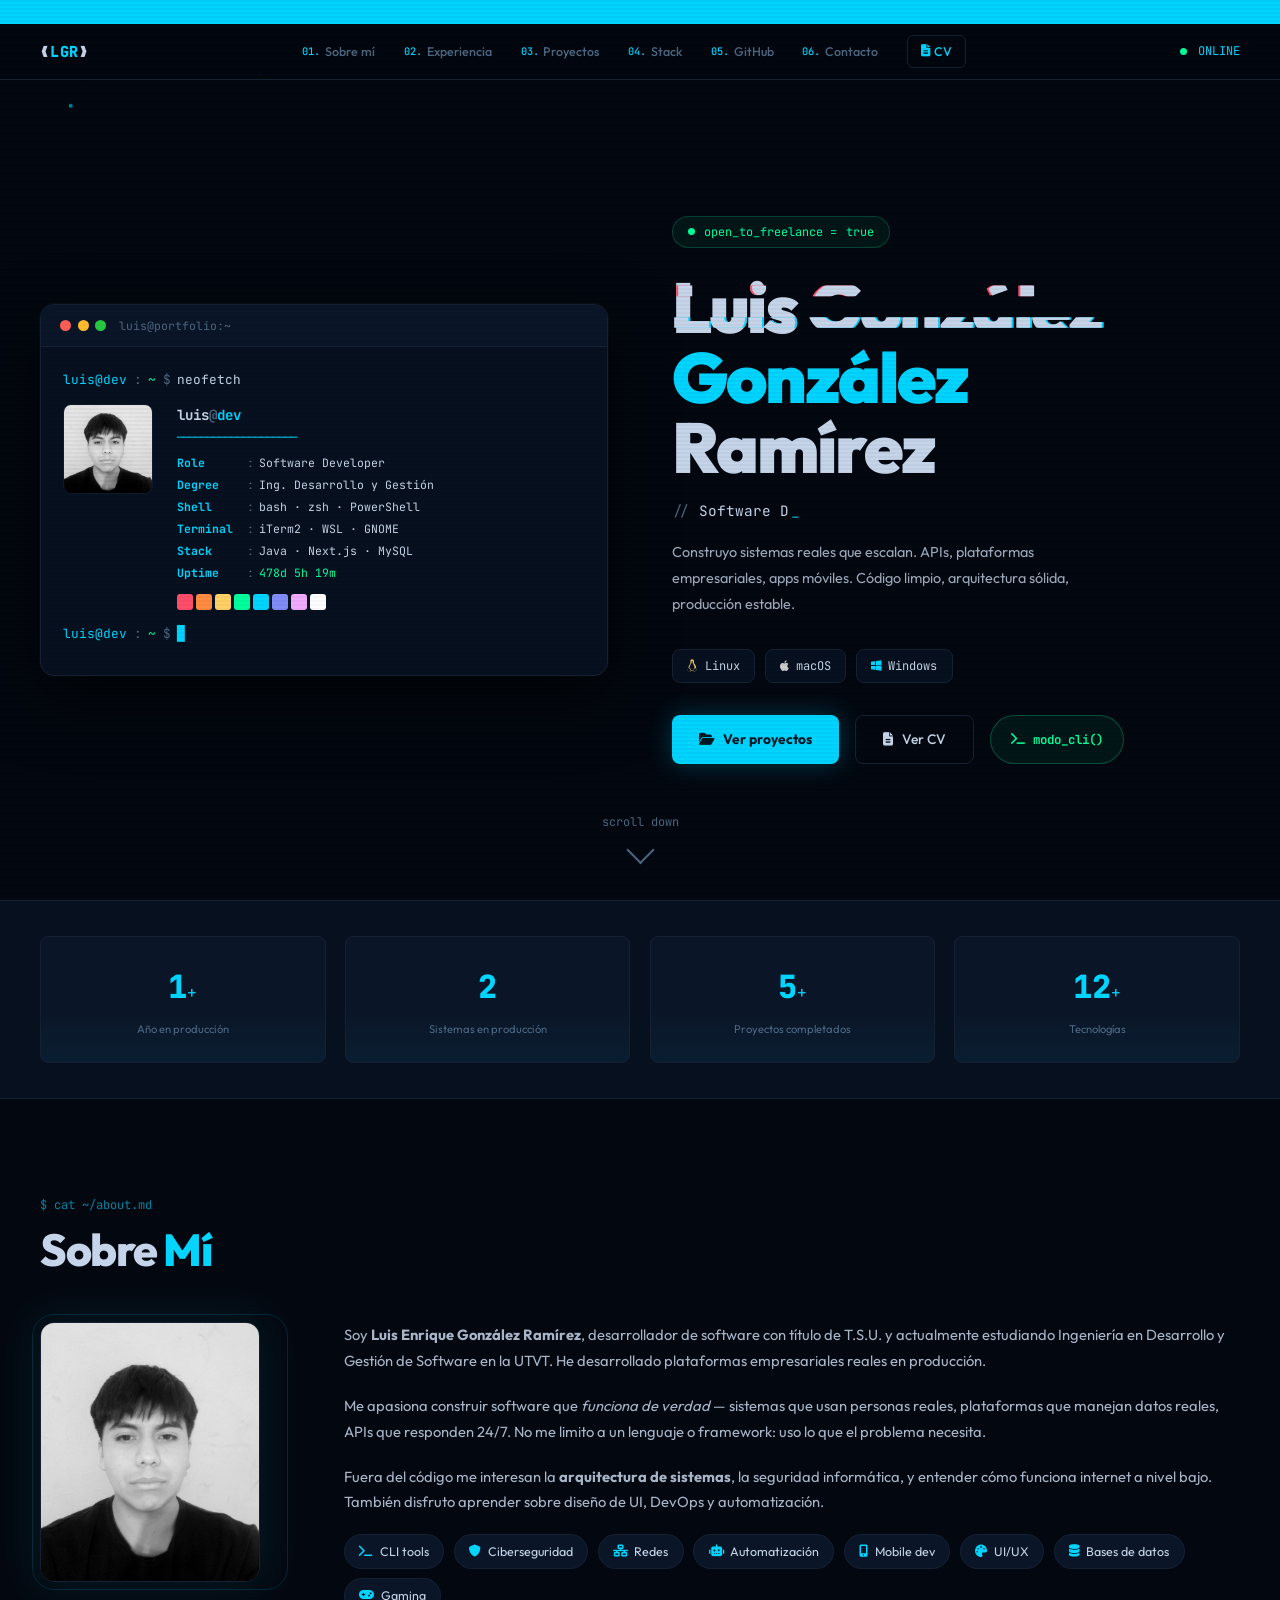
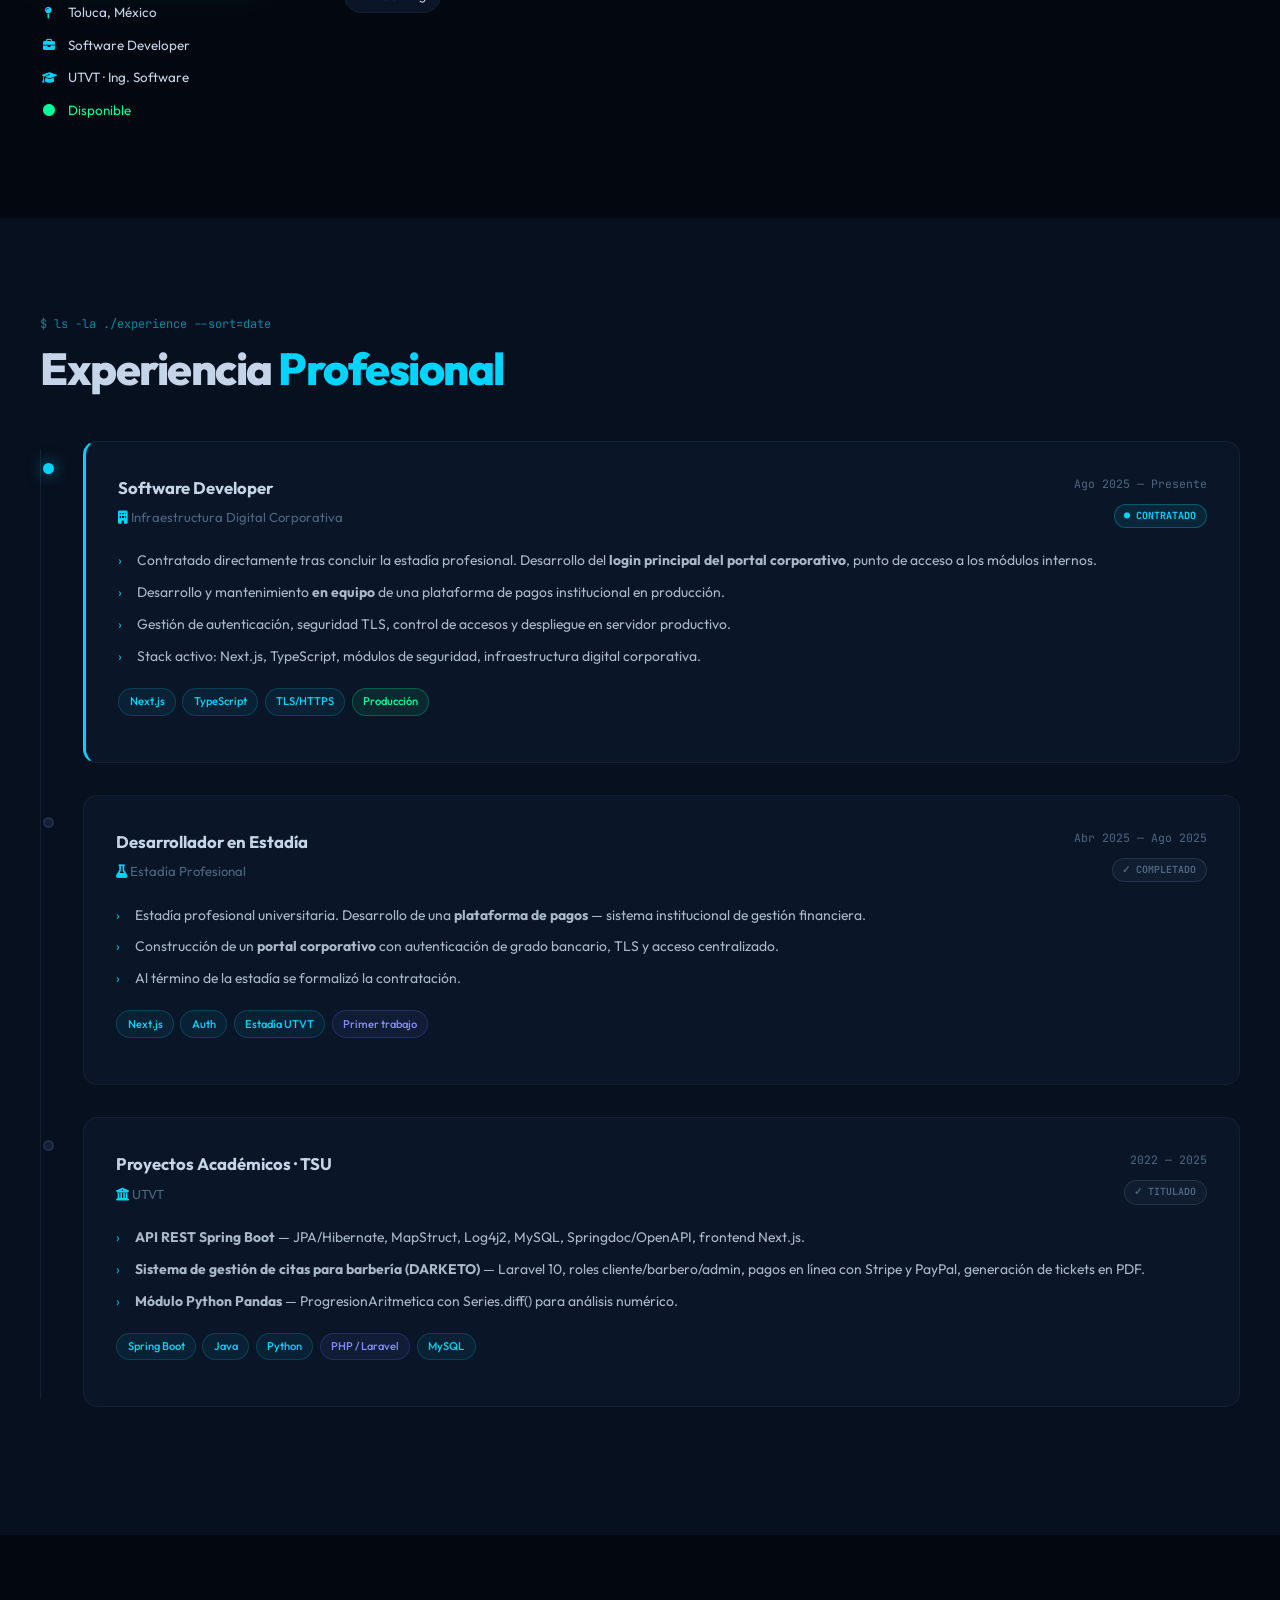
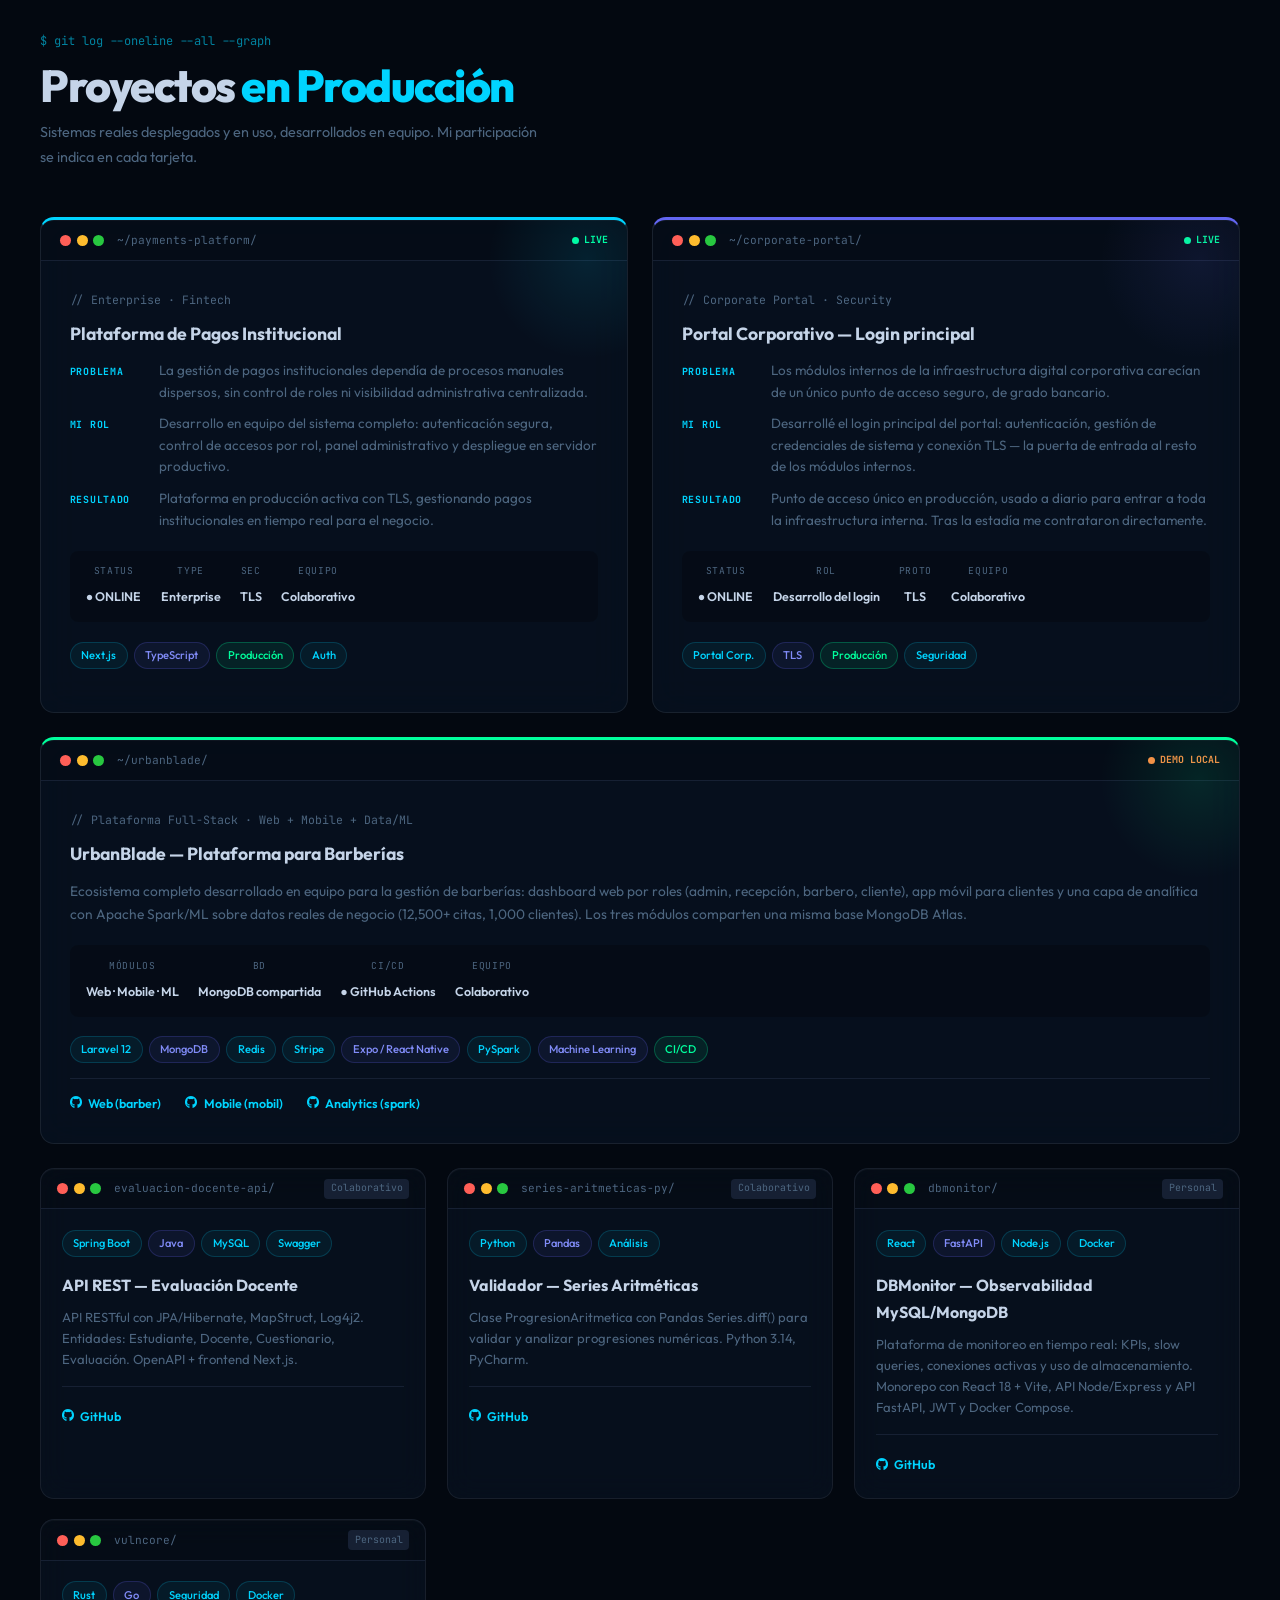
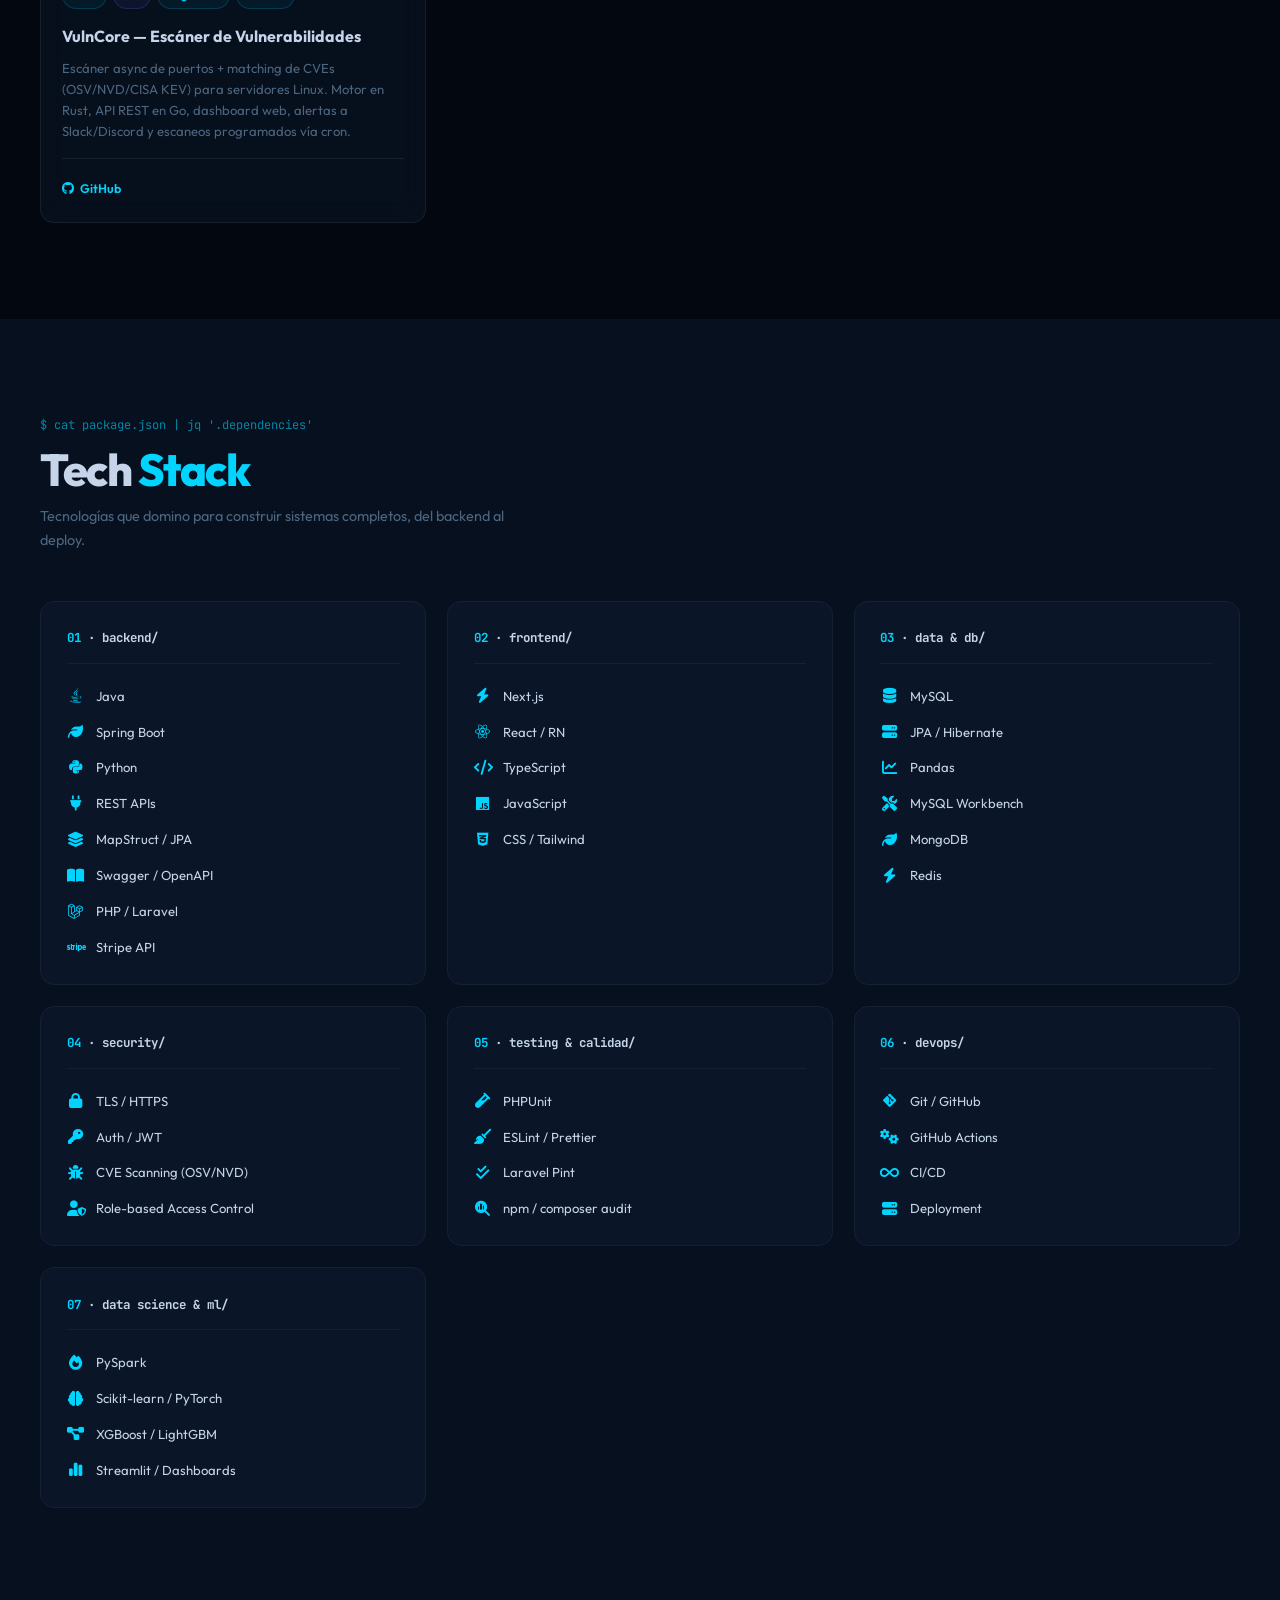
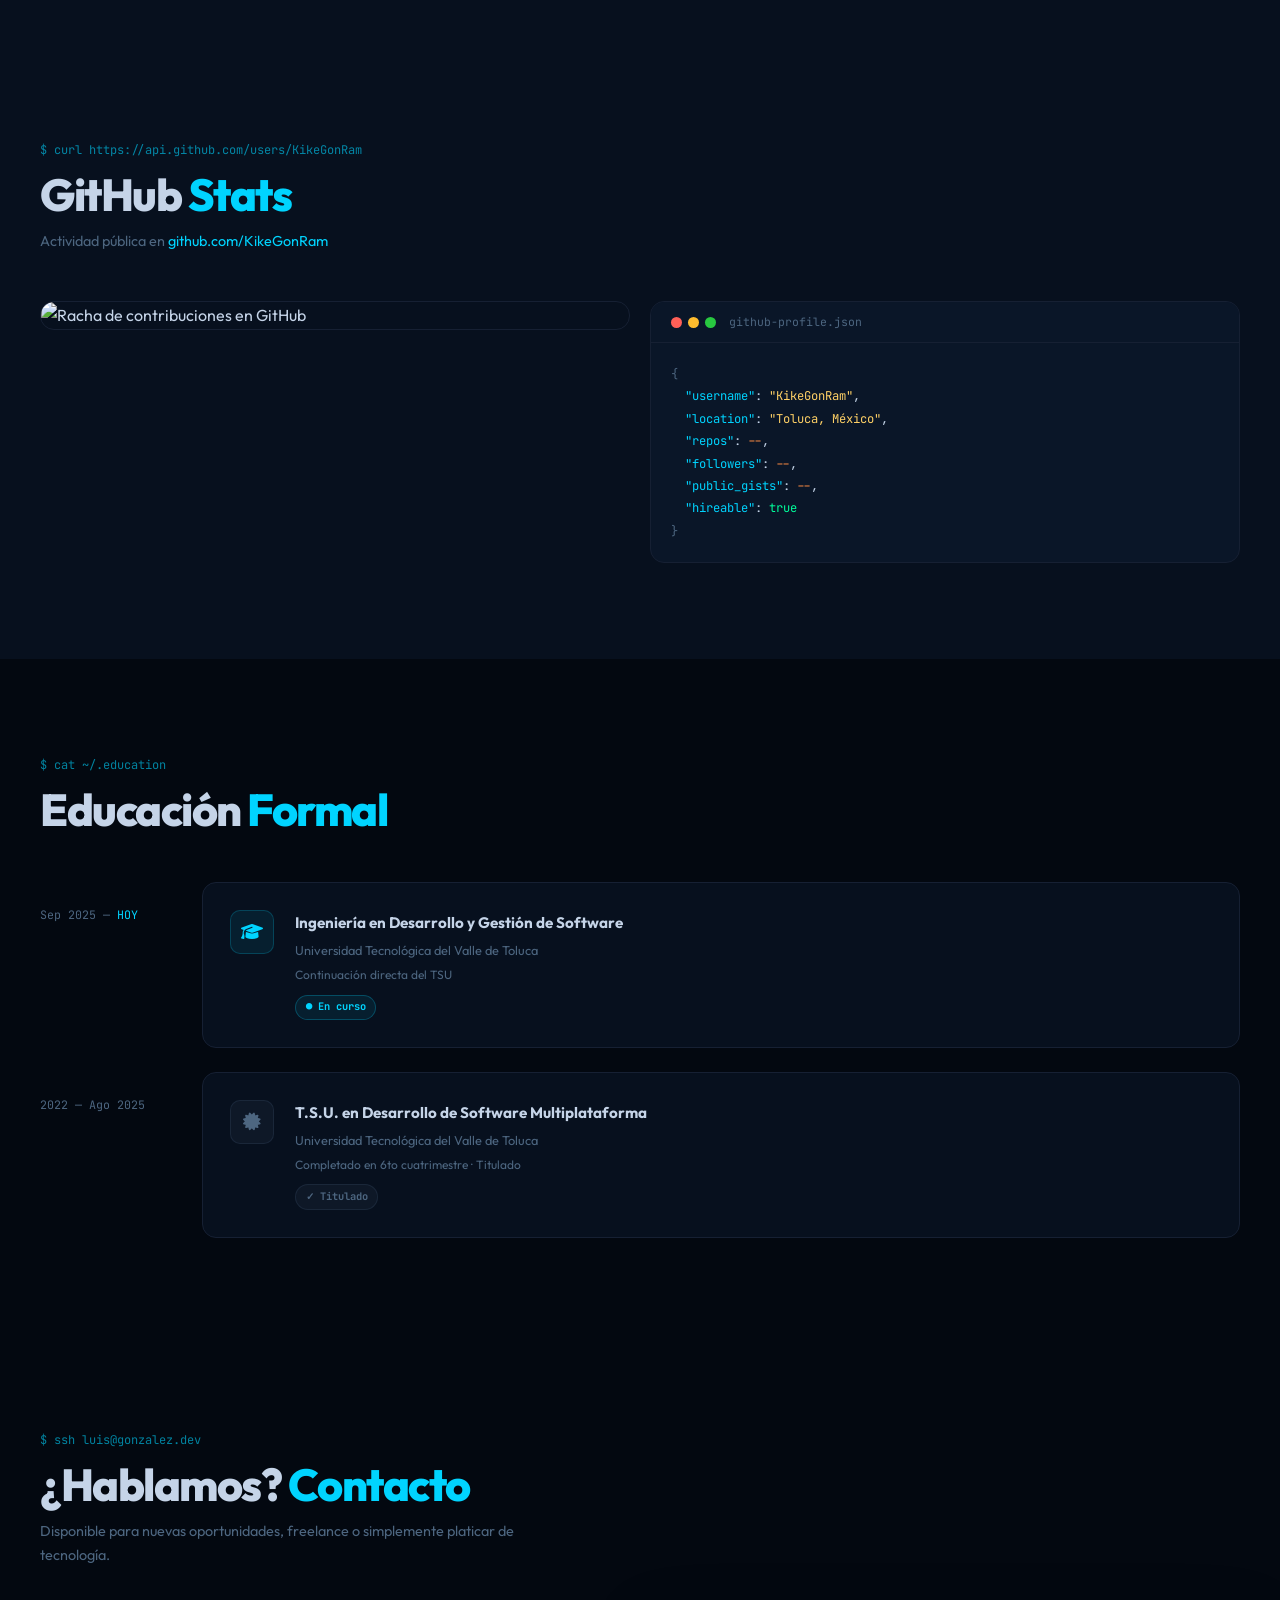
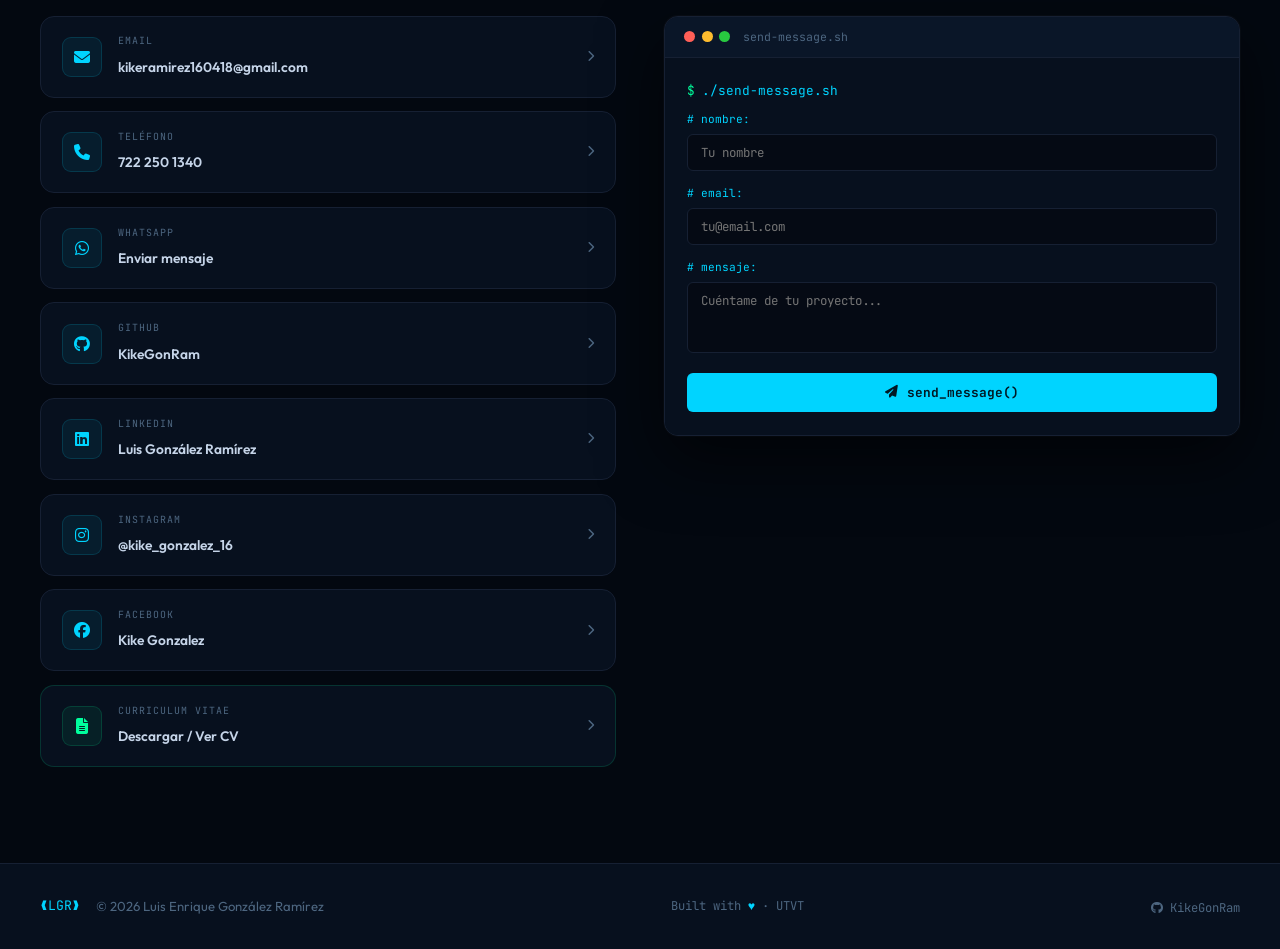
==== commit 4297c1a9: "feat: agrega LinkedIn a portafolio, CV y README Enlaza el nuevo perfil de LinkedIn (linkedin.com/in/" ====
--- a/index.html
+++ b/index.html
@@ -674,6 +674,11 @@
             <div class="ci-body"><span class="ci-lbl mono">GITHUB</span><span class="ci-val">KikeGonRam</span></div>
             <i class="fas fa-chevron-right ci-arr" aria-hidden="true"></i>
           </a>
+          <a href="https://www.linkedin.com/in/luisgonzalezramirez-dev" target="_blank" rel="noopener noreferrer" class="contact-item">
+            <div class="ci-icon"><i class="fab fa-linkedin" aria-hidden="true"></i></div>
+            <div class="ci-body"><span class="ci-lbl mono">LINKEDIN</span><span class="ci-val">Luis González Ramírez</span></div>
+            <i class="fas fa-chevron-right ci-arr" aria-hidden="true"></i>
+          </a>
           <a href="https://www.instagram.com/kike_gonzalez_16" target="_blank" rel="noopener noreferrer" class="contact-item">
             <div class="ci-icon"><i class="fab fa-instagram" aria-hidden="true"></i></div>
             <div class="ci-body"><span class="ci-lbl mono">INSTAGRAM</span><span class="ci-val">@kike_gonzalez_16</span></div>
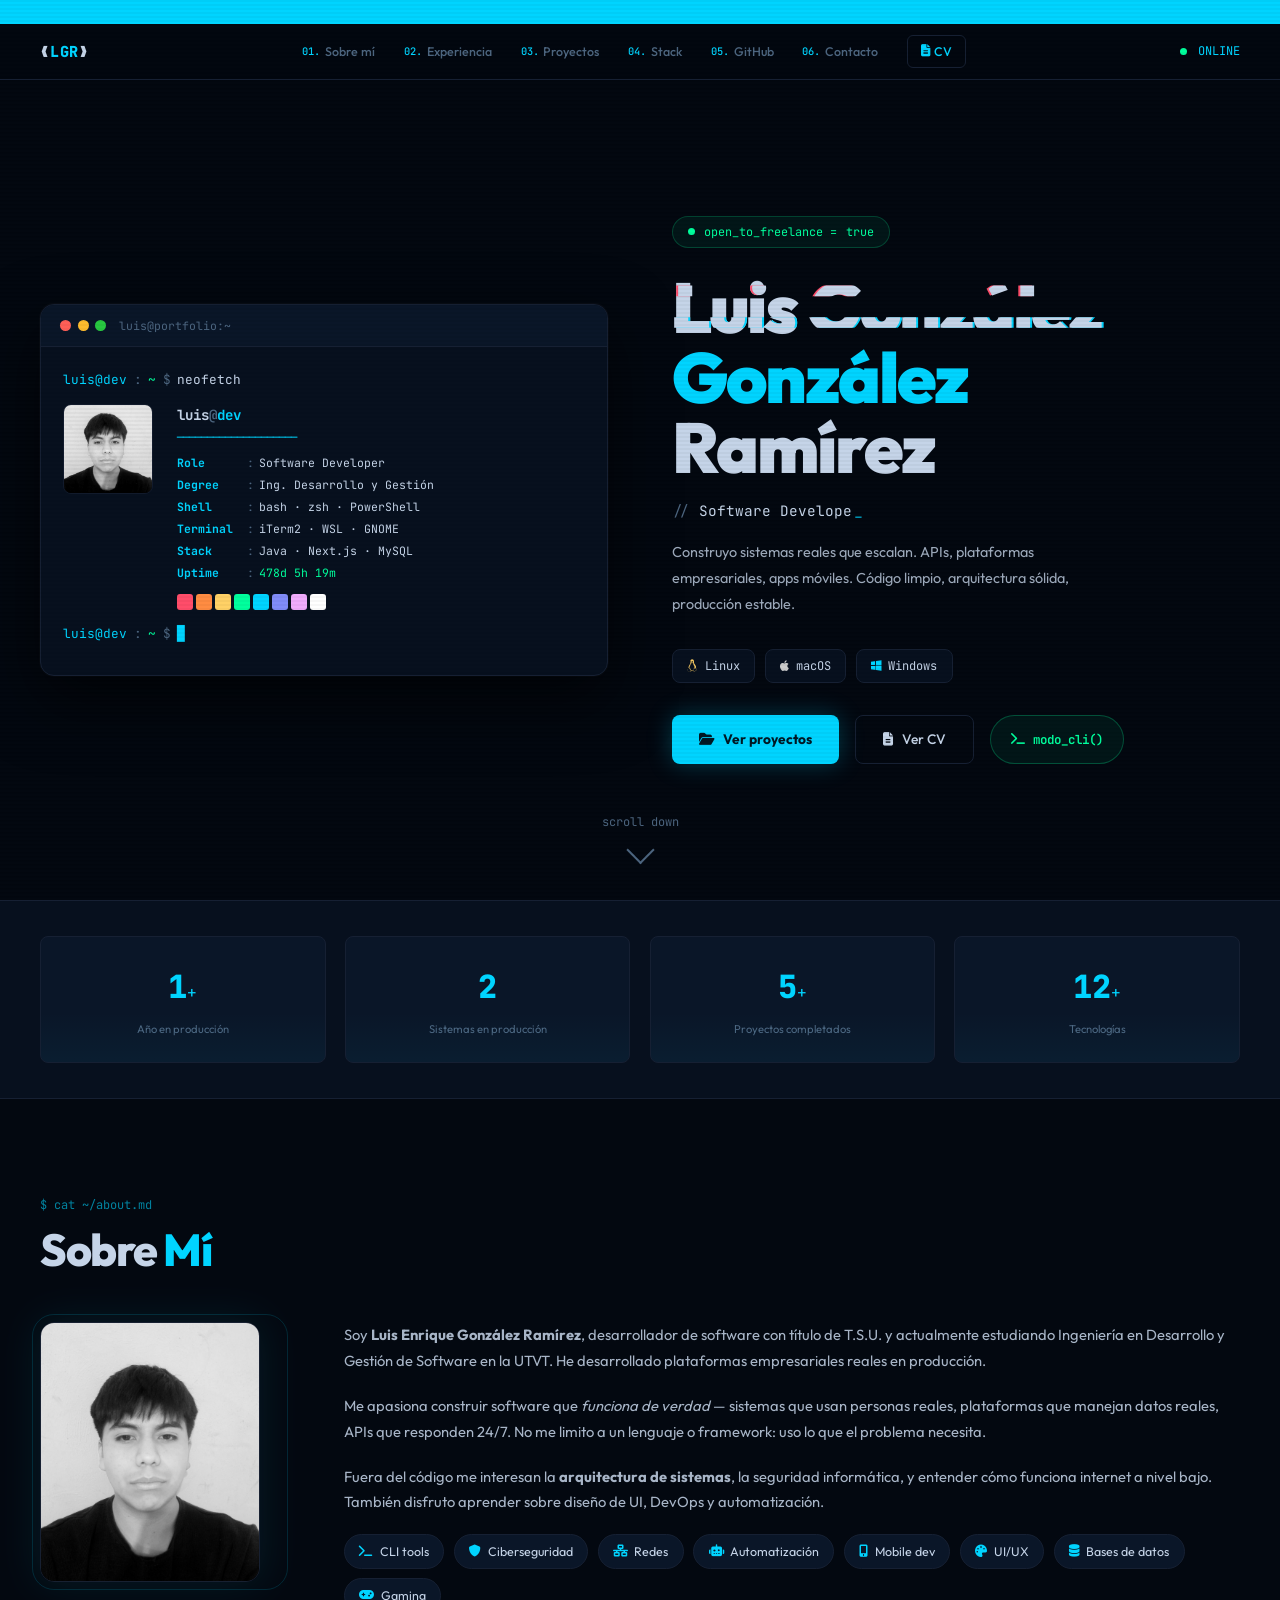
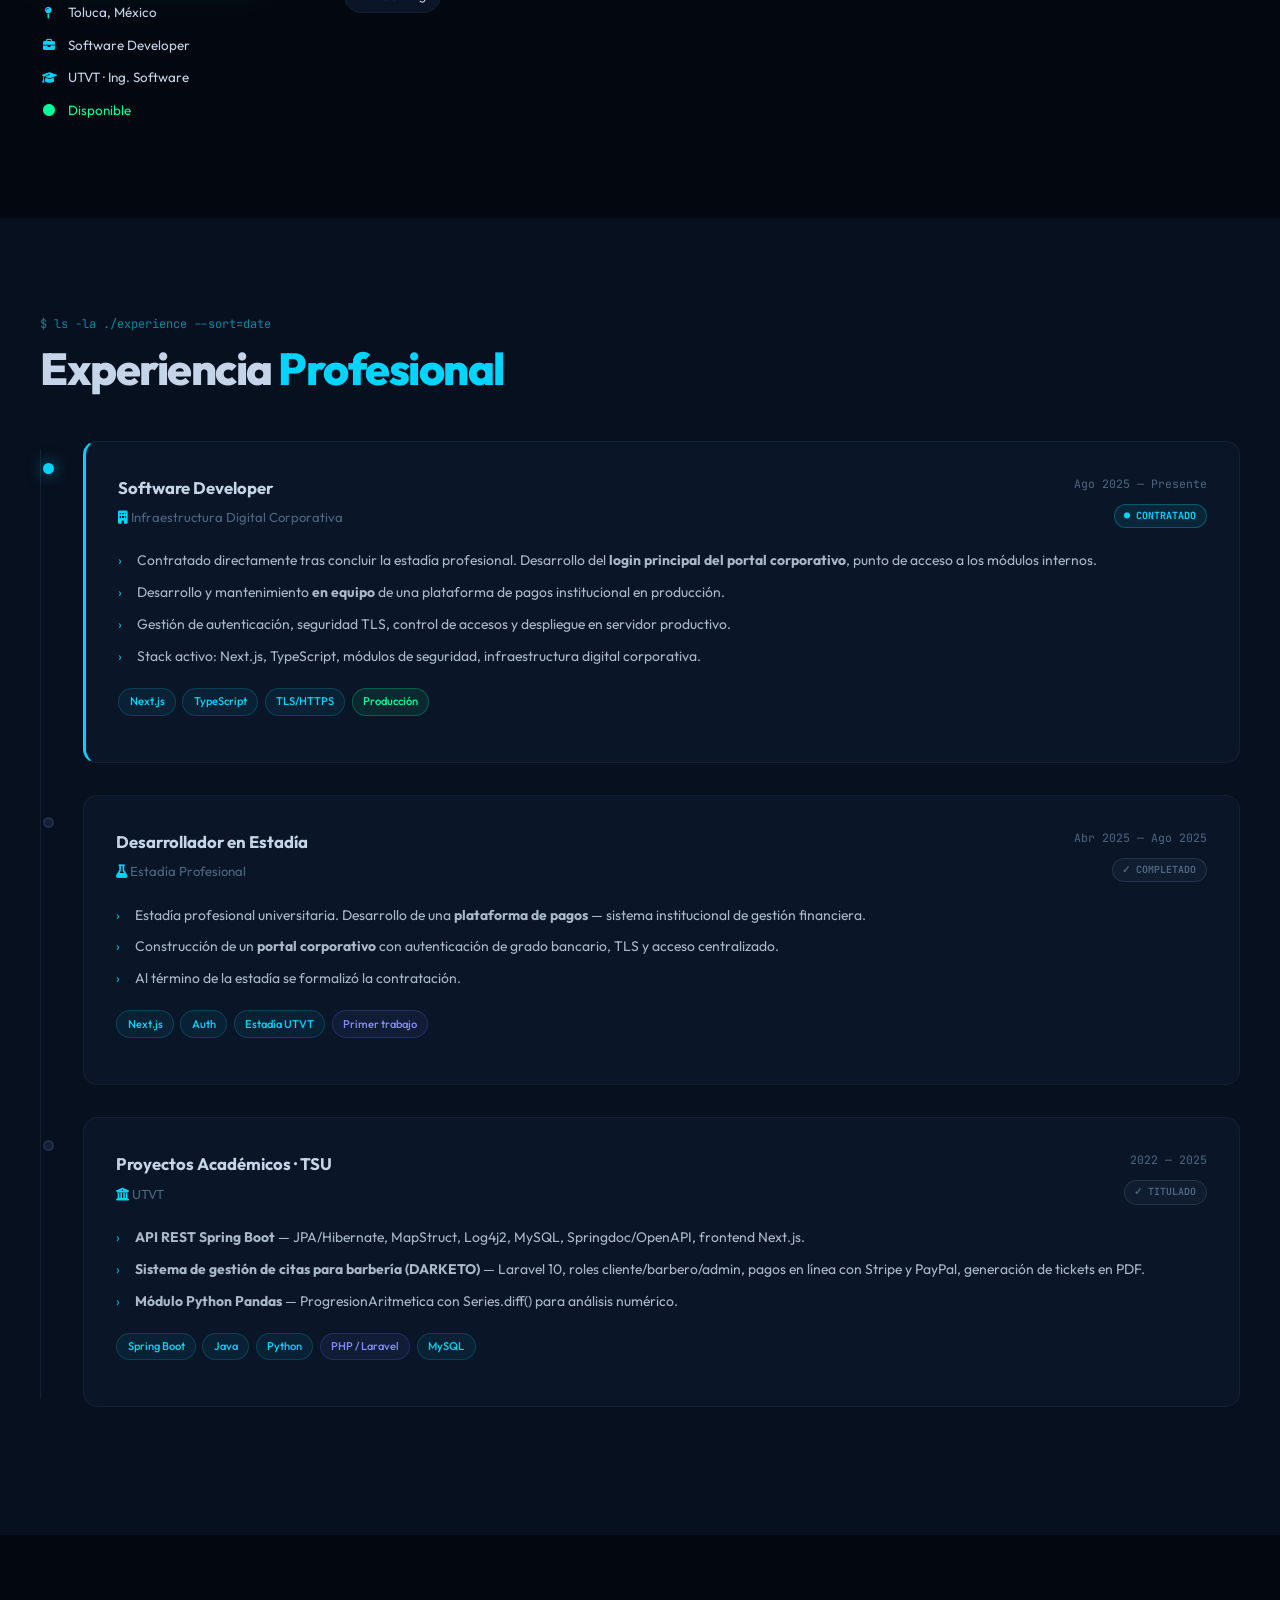
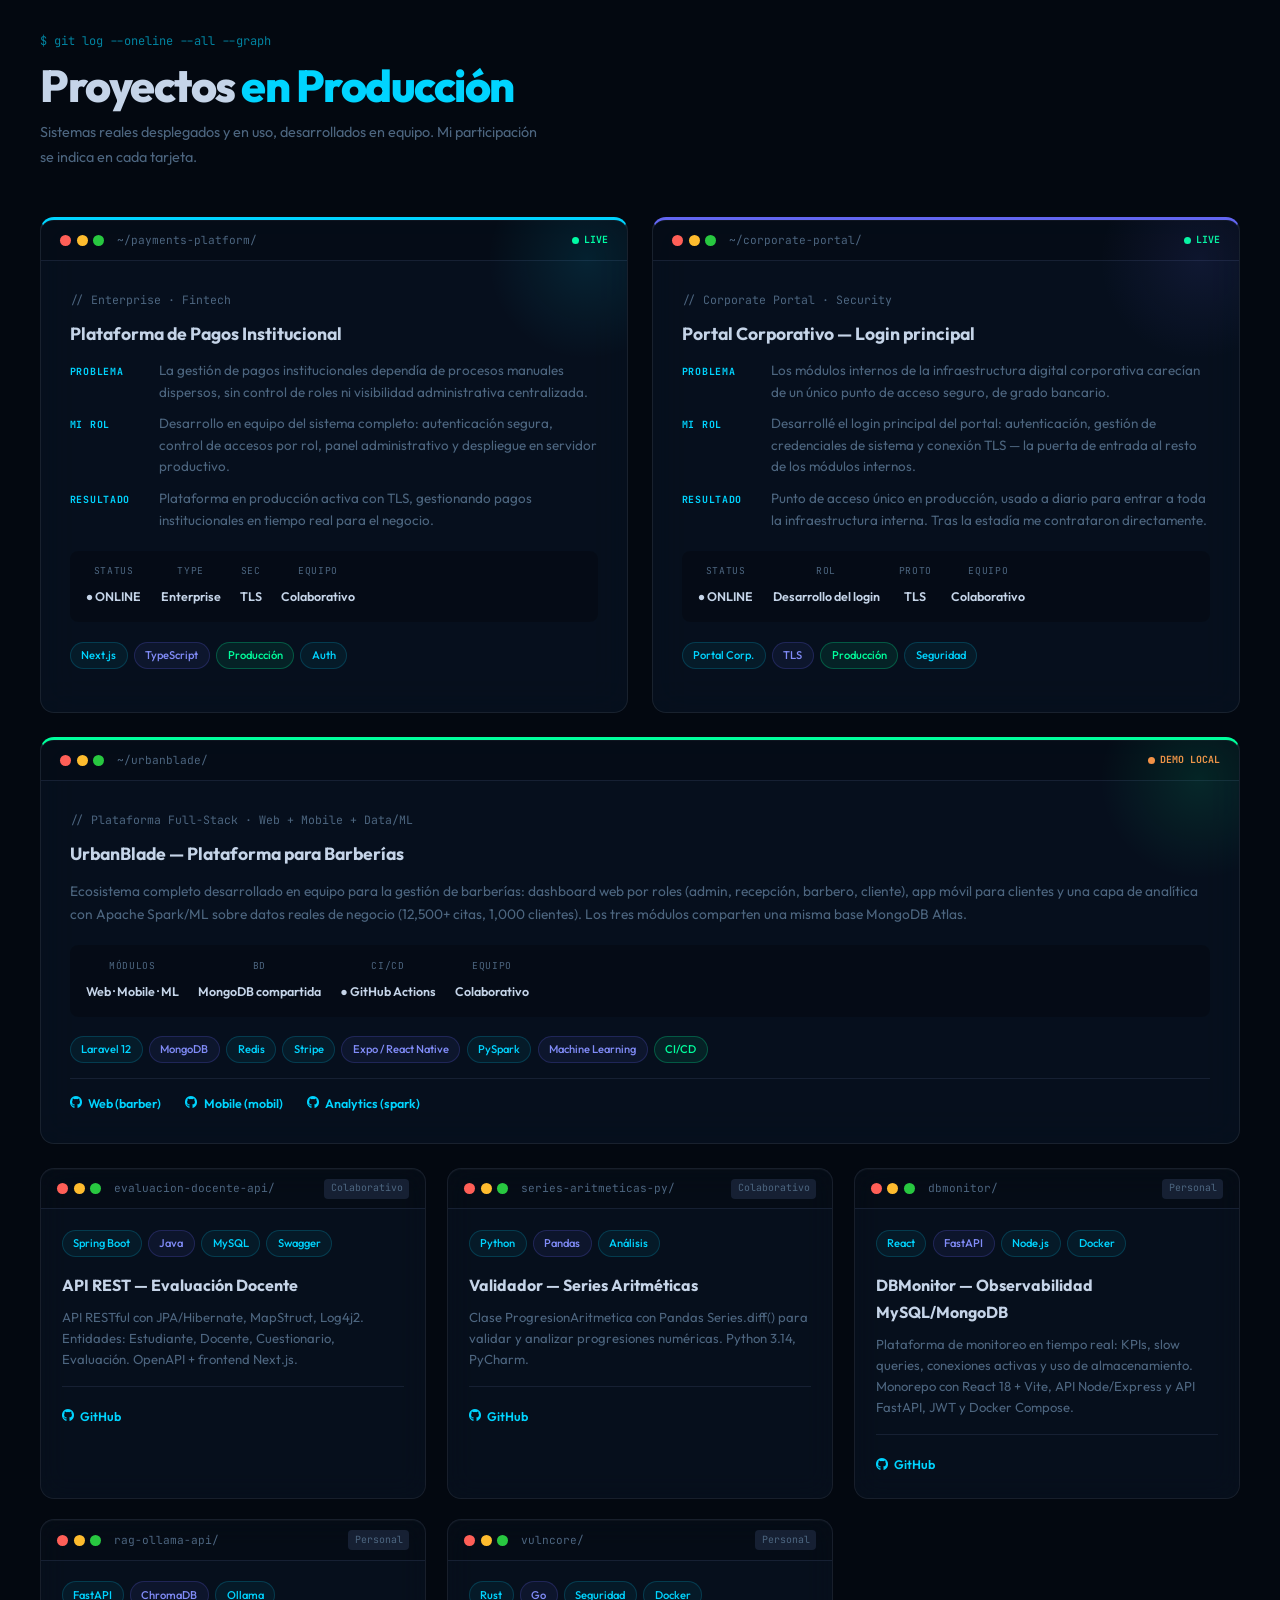
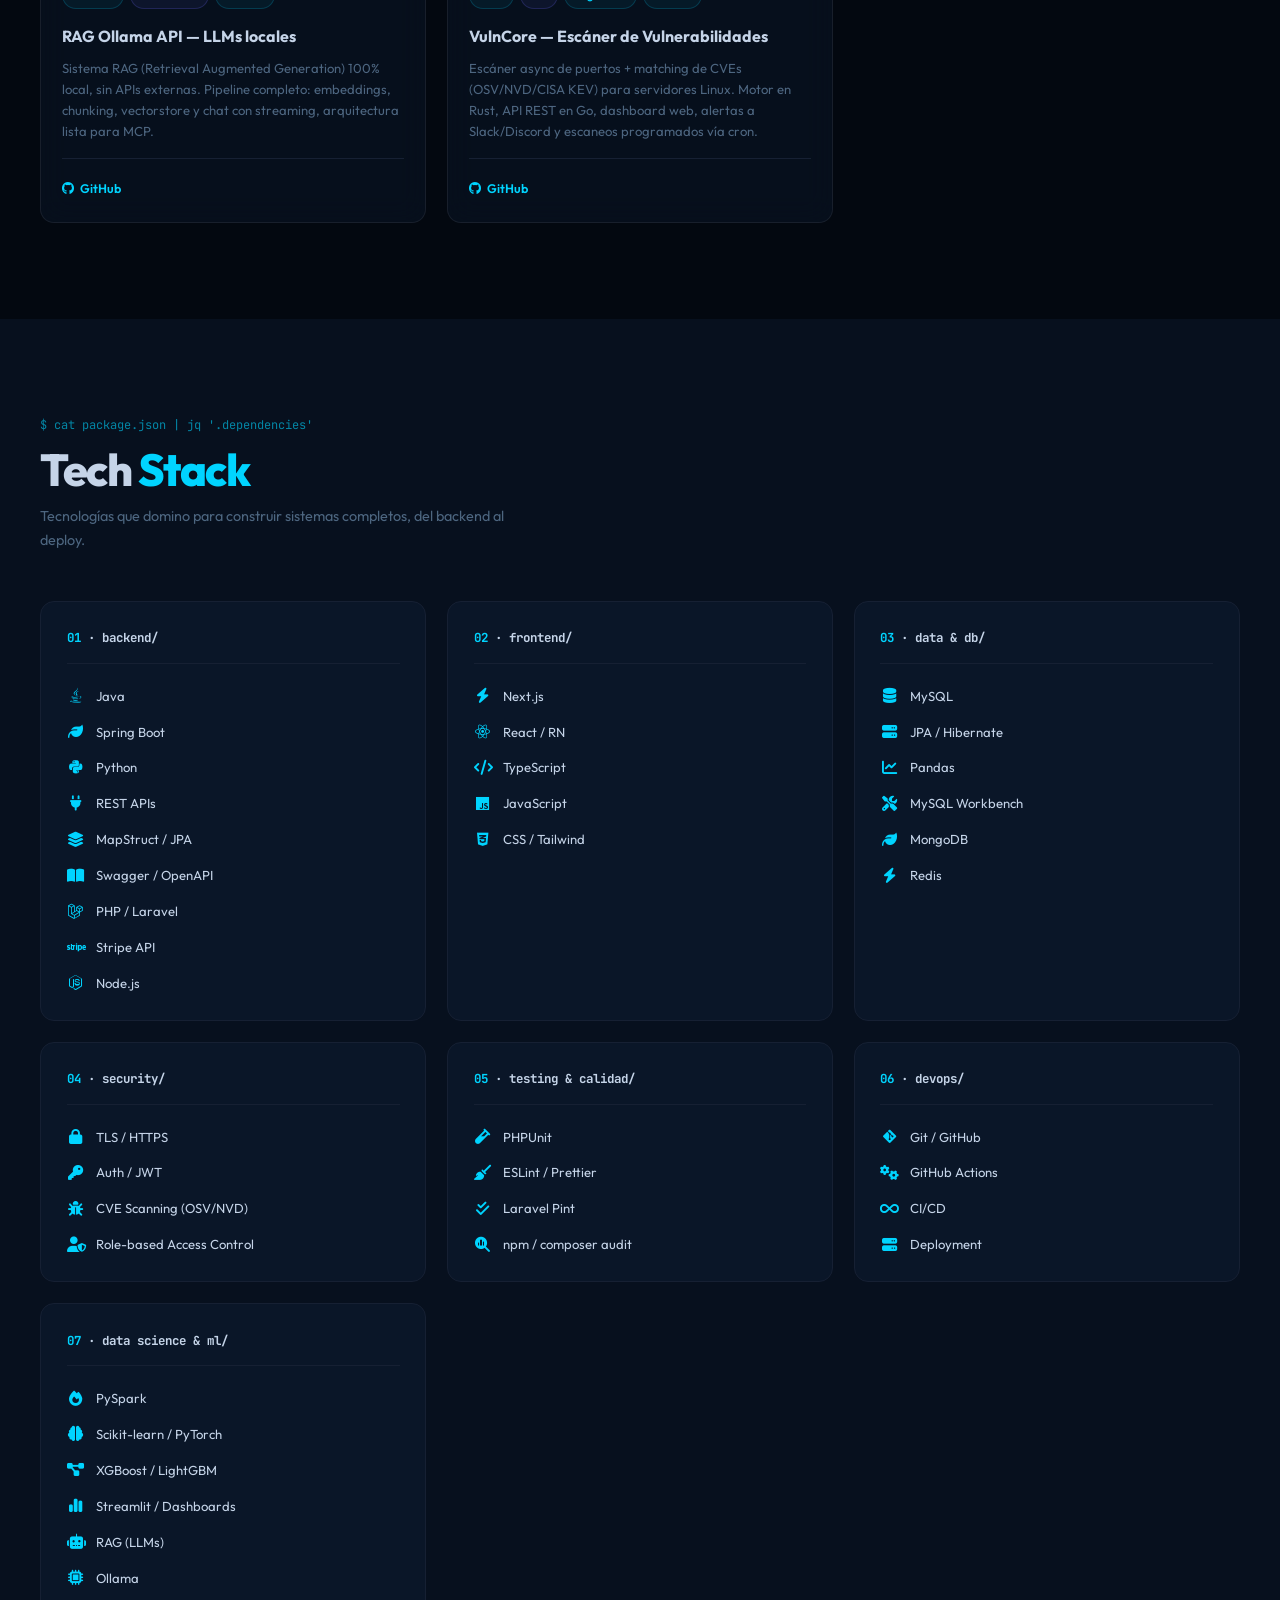
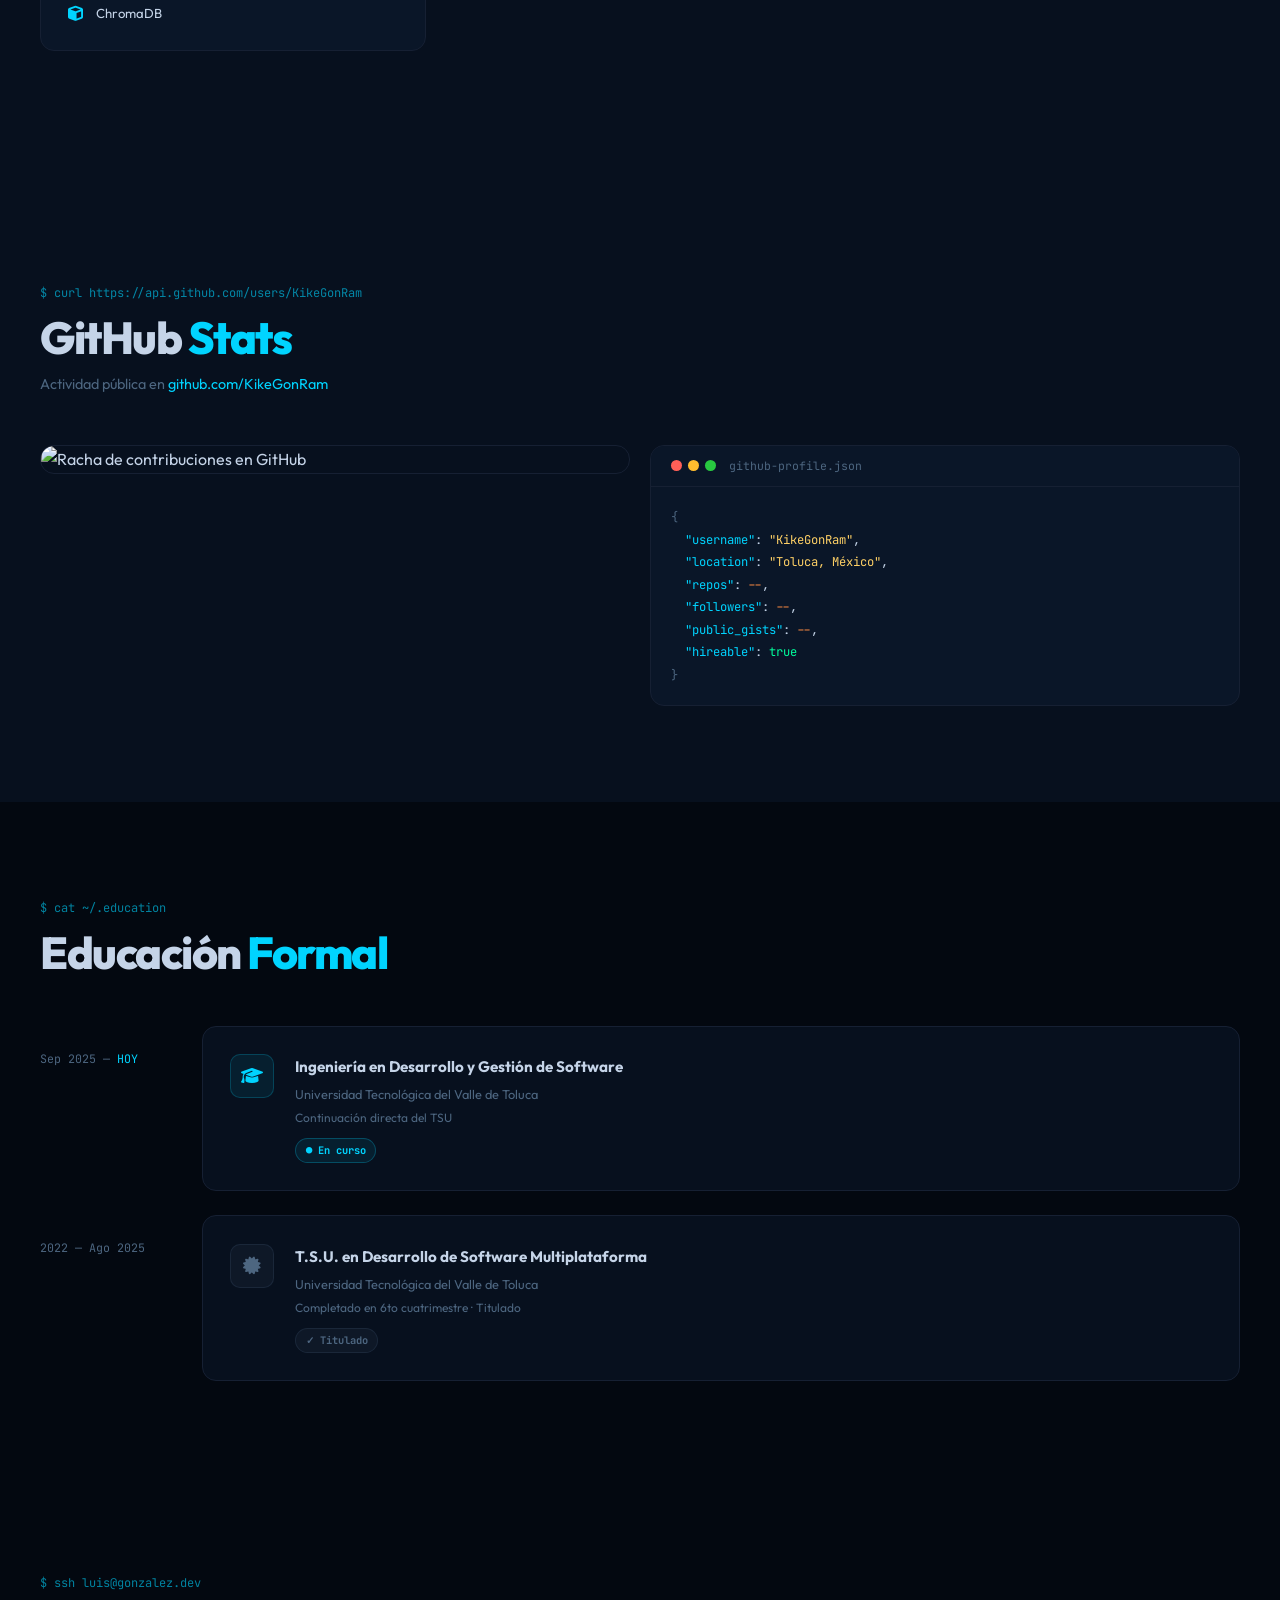
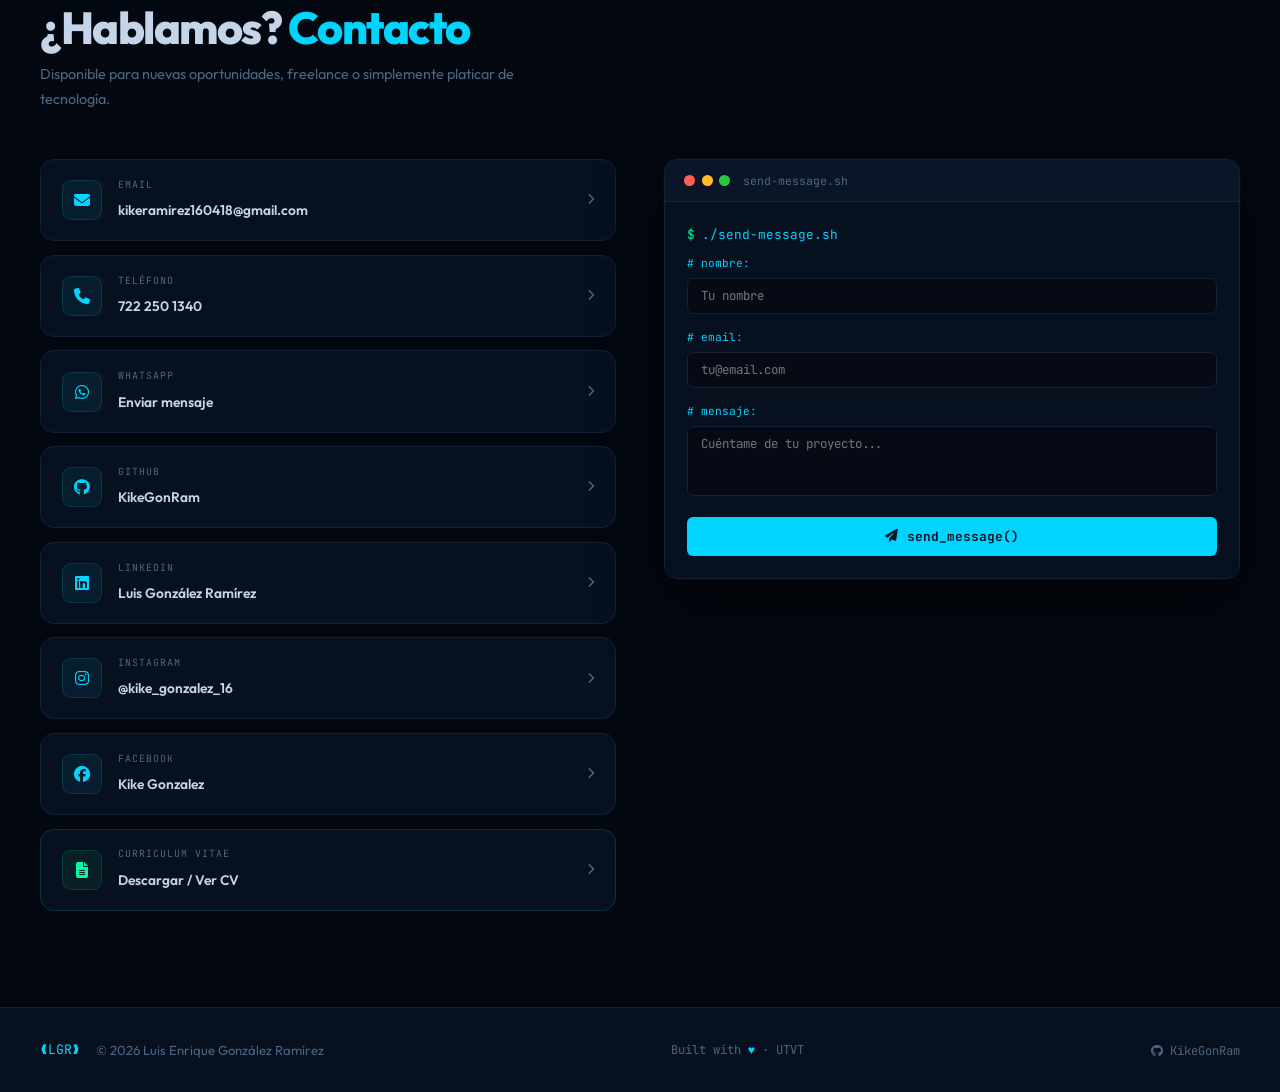
==== commit 1d62a3d9: "feat: agrega Node.js y RAG/Ollama/ChromaDB al portafolio Corrige inconsistencia con CV y LinkedIn: N" ====
--- a/index.html
+++ b/index.html
@@ -465,6 +465,20 @@
         <div class="project-card reveal">
           <div class="pc-header">
             <div class="pc-dots"><span class="dot red"></span><span class="dot yellow"></span><span class="dot green-dot"></span></div>
+            <span class="pc-path mono">rag-ollama-api/</span>
+            <span class="pc-badge">Personal</span>
+          </div>
+          <div class="pc-body">
+            <div class="tag-row"><span class="tag">FastAPI</span><span class="tag cyan-tag">ChromaDB</span><span class="tag">Ollama</span></div>
+            <h3 class="pc-name">RAG Ollama API — LLMs locales</h3>
+            <p class="pc-desc">Sistema RAG (Retrieval Augmented Generation) 100% local, sin APIs externas. Pipeline completo: embeddings, chunking, vectorstore y chat con streaming, arquitectura lista para MCP.</p>
+            <div class="pc-footer"><a href="https://github.com/KikeGonRam/RAG" target="_blank" rel="noopener noreferrer" class="btn-link"><i class="fab fa-github" aria-hidden="true"></i> GitHub</a></div>
+          </div>
+        </div>
+
+        <div class="project-card reveal">
+          <div class="pc-header">
+            <div class="pc-dots"><span class="dot red"></span><span class="dot yellow"></span><span class="dot green-dot"></span></div>
             <span class="pc-path mono">vulncore/</span>
             <span class="pc-badge">Personal</span>
           </div>
@@ -501,6 +515,7 @@
             <div class="sc-chip"><i class="fas fa-book-open" aria-hidden="true"></i><span>Swagger / OpenAPI</span></div>
             <div class="sc-chip"><i class="fab fa-laravel" aria-hidden="true"></i><span>PHP / Laravel</span></div>
             <div class="sc-chip"><i class="fab fa-stripe" aria-hidden="true"></i><span>Stripe API</span></div>
+            <div class="sc-chip"><i class="fab fa-node-js" aria-hidden="true"></i><span>Node.js</span></div>
           </div>
         </div>
 
@@ -570,6 +585,9 @@
             <div class="sc-chip"><i class="fas fa-brain" aria-hidden="true"></i><span>Scikit-learn / PyTorch</span></div>
             <div class="sc-chip"><i class="fas fa-diagram-project" aria-hidden="true"></i><span>XGBoost / LightGBM</span></div>
             <div class="sc-chip"><i class="fas fa-chart-simple" aria-hidden="true"></i><span>Streamlit / Dashboards</span></div>
+            <div class="sc-chip"><i class="fas fa-robot" aria-hidden="true"></i><span>RAG (LLMs)</span></div>
+            <div class="sc-chip"><i class="fas fa-microchip" aria-hidden="true"></i><span>Ollama</span></div>
+            <div class="sc-chip"><i class="fas fa-cube" aria-hidden="true"></i><span>ChromaDB</span></div>
           </div>
         </div>
       </div>
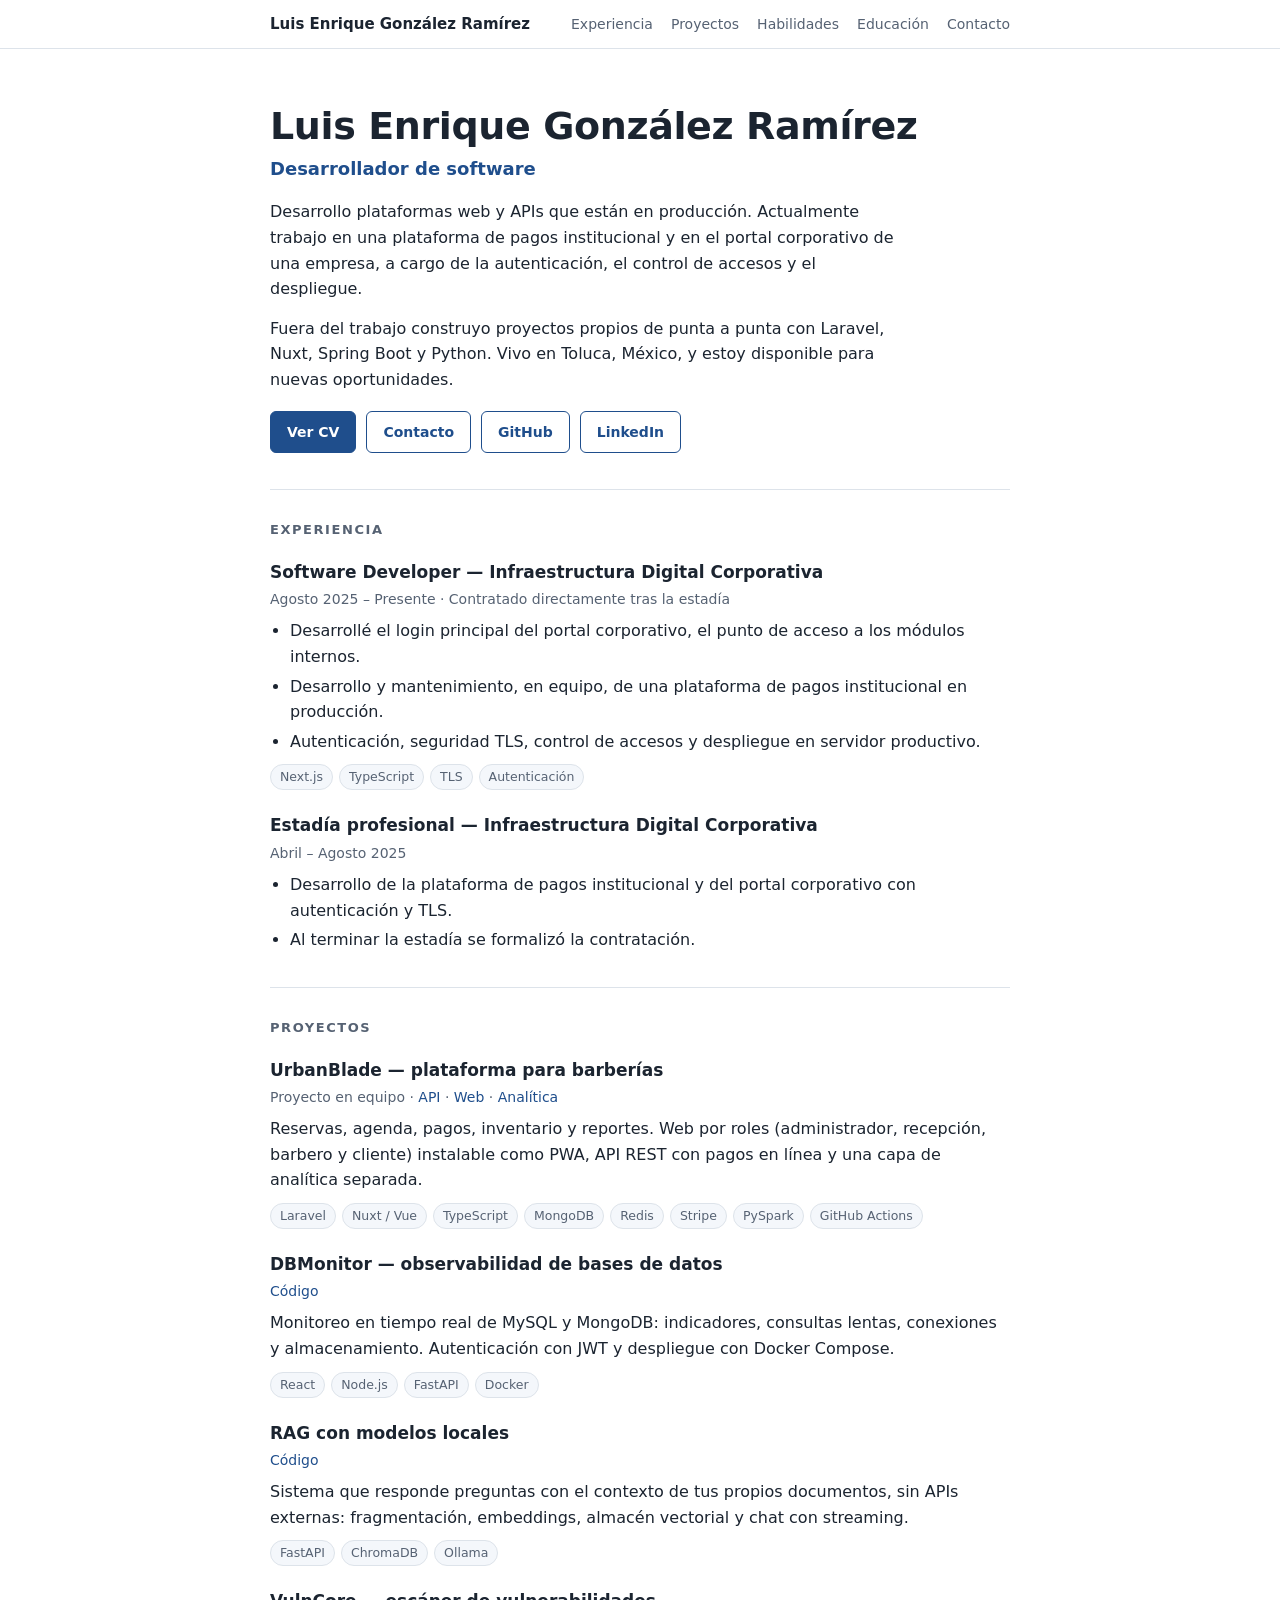
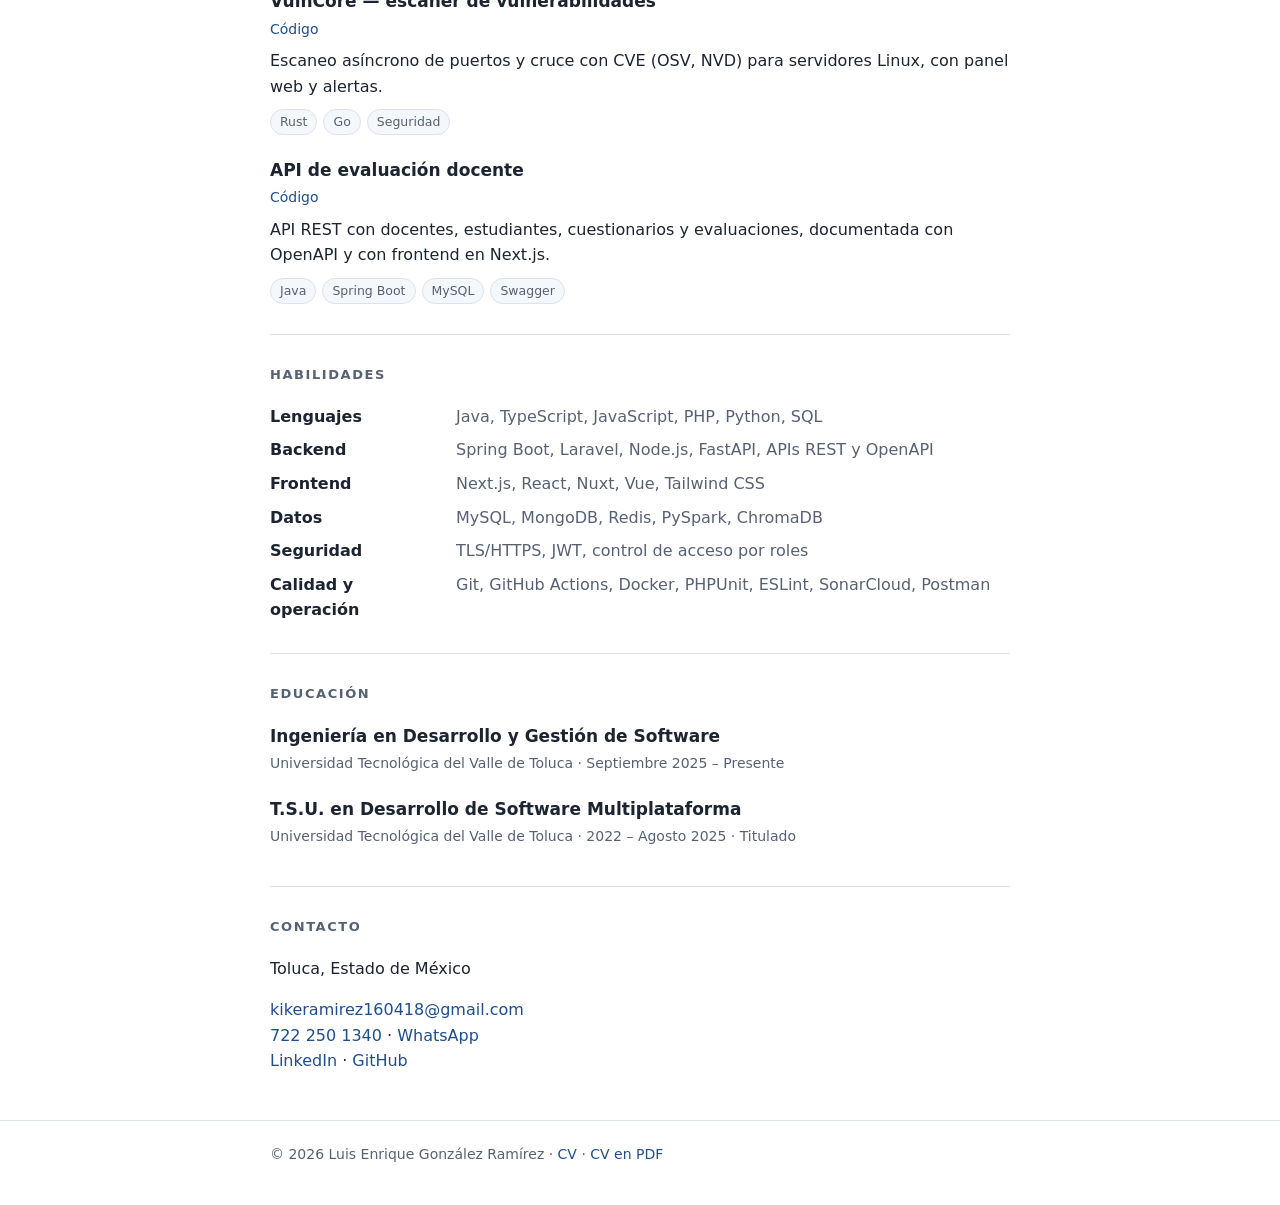
==== commit e44d1764: "feat: portafolio y CV simples y profesionales Reemplaza la portada con terminal, partículas, cursor " ====
--- a/index.html
+++ b/index.html
@@ -2,790 +2,134 @@
 <html lang="es">
 <head>
   <meta charset="UTF-8">
-  <meta name="viewport" content="width=device-width, initial-scale=1.0">
-  <!-- Marca que hay JS: el CSS solo oculta las secciones animadas si esto corrió,
-       así el sitio nunca queda en blanco cuando el JS falla o está bloqueado. -->
-  <script>document.documentElement.classList.add('js');</script>
-  <title>Luis González Ramírez — Software Engineer</title>
-  <meta name="description" content="Portfolio de Luis González Ramírez, desarrollador de software especializado en Java, Spring Boot, Next.js y arquitectura de sistemas.">
+  <meta name="viewport" content="width=device-width, initial-scale=1">
+  <title>Luis Enrique González Ramírez — Desarrollador de software</title>
+  <meta name="description" content="Desarrollador de software en Toluca, México. APIs, plataformas web y autenticación segura con Java, TypeScript, PHP y Python. Disponible para nuevas oportunidades.">
   <meta name="author" content="Luis Enrique González Ramírez">
-  <meta name="theme-color" content="#030810">
   <link rel="canonical" href="https://kikegonram.github.io/">
-
-  <!-- Preview al compartir el link (WhatsApp, LinkedIn, X, Discord…) -->
-  <meta property="og:type" content="website">
-  <meta property="og:url" content="https://kikegonram.github.io/">
-  <meta property="og:title" content="Luis González Ramírez — Software Engineer">
-  <meta property="og:description" content="Desarrollador de software. Java, Spring Boot, Next.js y sistemas en producción.">
-  <meta property="og:image" content="https://kikegonram.github.io/images/mi-foto.jpg">
-  <meta property="og:locale" content="es_MX">
-  <meta name="twitter:card" content="summary_large_image">
-  <meta name="twitter:title" content="Luis González Ramírez — Software Engineer">
-  <meta name="twitter:description" content="Desarrollador de software. Java, Spring Boot, Next.js y sistemas en producción.">
-  <meta name="twitter:image" content="https://kikegonram.github.io/images/mi-foto.jpg">
-
-  <link rel="icon" href="data:image/svg+xml,%3Csvg xmlns='http://www.w3.org/2000/svg' viewBox='0 0 100 100'%3E%3Crect width='100' height='100' rx='18' fill='%23011824'/%3E%3Ctext x='50' y='63' font-family='monospace' font-size='42' font-weight='700' fill='%2300d4ff' text-anchor='middle'%3ELGR%3C/text%3E%3C/svg%3E">
-  <link rel="preconnect" href="https://fonts.googleapis.com">
-  <link rel="preconnect" href="https://fonts.gstatic.com" crossorigin>
-  <link rel="preconnect" href="https://cdnjs.cloudflare.com" crossorigin>
-  <link href="https://fonts.googleapis.com/css2?family=JetBrains+Mono:wght@300;400;500;600;700;800&family=Outfit:wght@300;400;500;600;700;800;900&display=swap" rel="stylesheet">
-  <link href="https://cdnjs.cloudflare.com/ajax/libs/font-awesome/6.5.0/css/all.min.css" rel="stylesheet">
-  <link rel="stylesheet" href="css/base.css">
-  <link rel="stylesheet" href="css/navbar.css">
-  <link rel="stylesheet" href="css/hero.css">
-  <link rel="stylesheet" href="css/sections.css">
-  <link rel="stylesheet" href="css/contact.css">
-  <link rel="stylesheet" href="css/cursor.css">
-  <link rel="stylesheet" href="css/responsive.css">
-  <link rel="stylesheet" href="css/cli.css">
+  <link rel="stylesheet" href="style.css">
 </head>
 <body>
+<header class="top">
+  <div class="wrap">
+    <strong>Luis Enrique González Ramírez</strong>
+    <nav aria-label="Secciones">
+      <a href="#experiencia">Experiencia</a>
+      <a href="#proyectos">Proyectos</a>
+      <a href="#habilidades">Habilidades</a>
+      <a href="#educacion">Educación</a>
+      <a href="#contacto">Contacto</a>
+    </nav>
+  </div>
+</header>
 
-  <!-- ═══════════════ STATUS BAR ═══════════════ -->
-  <div id="status-bar">
-    <div class="ticker-track">
-      <span class="ticker-content" id="ticker-inner">
-        <span class="t-dot"></span>
-        <span>SISTEMA ONLINE</span>
-        <span class="t-sep">|</span>
-        <span>Luis Enrique González Ramírez</span>
-        <span class="t-sep">|</span>
-        <span>Software Developer</span>
-        <span class="t-sep">|</span>
-        <span>Ingeniería en Desarrollo y Gestión de Software · UTVT</span>
-        <span class="t-sep">|</span>
-        <span>Available for new projects</span>
-        <span class="t-sep">|</span>
-        <span class="live-clock">--:--:-- CST</span>
-        <span class="t-sep">|</span>
-        <span>github.com/KikeGonRam</span>
-        <span class="t-sep">|</span>
-      </span>
-    </div>
-  </div>
-
-  <!-- ═══════════════ NAVBAR ═══════════════ -->
-  <nav id="navbar">
-    <div class="nav-logo">❰<span class="c-cyan">LGR</span>❱</div>
-    <ul class="nav-links" id="nav-links">
-      <li><a href="#about"><span class="n">01.</span>Sobre mí</a></li>
-      <li><a href="#experience"><span class="n">02.</span>Experiencia</a></li>
-      <li><a href="#projects"><span class="n">03.</span>Proyectos</a></li>
-      <li><a href="#skills"><span class="n">04.</span>Stack</a></li>
-      <li><a href="#github-stats"><span class="n">05.</span>GitHub</a></li>
-      <li><a href="#contact"><span class="n">06.</span>Contacto</a></li>
-      <li><a href="cv.html" target="_blank" rel="noopener noreferrer" class="nav-cv"><i class="fas fa-file-lines" aria-hidden="true"></i> CV</a></li>
-    </ul>
-    <div class="nav-right">
-      <span class="pulse-dot"></span>
-      <span class="mono text-xs c-cyan">ONLINE</span>
-      <button class="nav-burger" id="nav-burger" aria-label="Abrir menú" aria-expanded="false" aria-controls="nav-links">
-        <span></span><span></span><span></span>
-      </button>
-    </div>
-  </nav>
-
-  <!-- ═══════════════ HERO ═══════════════ -->
-  <section id="hero">
-    <canvas id="particle-canvas"></canvas>
-    <div class="scanlines"></div>
-
-    <div class="hero-inner">
-      <!-- Neofetch terminal -->
-      <div class="terminal-window reveal-hero" id="hero-terminal">
-        <div class="term-header">
-          <div class="term-dots">
-            <span class="dot red"></span>
-            <span class="dot yellow"></span>
-            <span class="dot green-dot"></span>
-          </div>
-          <span class="term-title mono">luis@portfolio:~</span>
-        </div>
-        <div class="term-body">
-          <p class="prompt"><span class="c-cyan">luis@dev</span><span class="c-dim">:</span><span class="c-green">~</span><span class="c-dim">$</span> neofetch</p>
-          <div class="neofetch">
-            <div class="neo-photo-wrap">
-              <img src="images/mi-foto.jpg" alt="Luis González Ramírez" class="neo-photo" width="90" height="90">
-            </div>
-            <div class="neo-info">
-              <p class="neo-user">luis<span class="c-dim">@</span><span class="c-cyan">dev</span></p>
-              <p class="neo-sep">────────────────────</p>
-              <div class="neo-row"><span class="neo-k">Role</span><span class="c-dim">:</span> Software Developer</div>
-              <div class="neo-row"><span class="neo-k">Degree</span><span class="c-dim">:</span> Ing. Desarrollo y Gestión</div>
-              <div class="neo-row"><span class="neo-k">Shell</span><span class="c-dim">:</span> bash · zsh · PowerShell</div>
-              <div class="neo-row"><span class="neo-k">Terminal</span><span class="c-dim">:</span> iTerm2 · WSL · GNOME</div>
-              <div class="neo-row"><span class="neo-k">Stack</span><span class="c-dim">:</span> Java · Next.js · MySQL</div>
-              <div class="neo-row"><span class="neo-k">Uptime</span><span class="c-dim">:</span> <span class="c-green" id="uptime-val">calculando...</span></div>
-              <div class="neo-colors">
-                <span style="background:#ff4d6a"></span><span style="background:#ff8c42"></span>
-                <span style="background:#ffd166"></span><span style="background:#00ff9d"></span>
-                <span style="background:#00d4ff"></span><span style="background:#818cf8"></span>
-                <span style="background:#f0abfc"></span><span style="background:#ffffff"></span>
-              </div>
-            </div>
-          </div>
-          <p class="prompt mt8"><span class="c-cyan">luis@dev</span><span class="c-dim">:</span><span class="c-green">~</span><span class="c-dim">$</span> <span class="cursor">█</span></p>
-        </div>
-      </div>
-
-      <!-- Hero right -->
-      <div class="hero-right reveal-hero-r">
-        <div class="hero-badge mono">
-          <span class="pulse-dot"></span>
-          open_to_freelance = <span class="c-green">true</span>
-        </div>
-        <h1 class="hero-name glitch" data-text="Luis González">
-          Luis<br><span class="c-cyan">González</span><br>Ramírez
-        </h1>
-        <div class="hero-typing-wrap">
-          <span class="c-dim mono">// </span>
-          <span class="hero-typing mono" id="hero-typing"></span>
-          <span class="cursor-sm">_</span>
-        </div>
-        <p class="hero-desc">
-          Construyo sistemas reales que escalan. APIs, plataformas empresariales, apps móviles. Código limpio, arquitectura sólida, producción estable.
-        </p>
-        <div class="os-badges">
-          <div class="os-badge" title="Linux"><i class="fab fa-linux" aria-hidden="true"></i> Linux</div>
-          <div class="os-badge" title="macOS"><i class="fab fa-apple" aria-hidden="true"></i> macOS</div>
-          <div class="os-badge" title="Windows"><i class="fab fa-windows" aria-hidden="true"></i> Windows</div>
-        </div>
-        <div class="hero-cta">
-          <a href="#projects" class="btn-primary"><i class="fas fa-folder-open" aria-hidden="true"></i> Ver proyectos</a>
-          <a href="cv.html" target="_blank" rel="noopener noreferrer" class="btn-ghost"><i class="fas fa-file-lines" aria-hidden="true"></i> Ver CV</a>
-          <button type="button" class="cli-trigger" id="cli-trigger" aria-haspopup="dialog"><i class="fas fa-terminal" aria-hidden="true"></i> modo_cli()</button>
-        </div>
-      </div>
-    </div>
-
-    <div class="hero-scroll-hint">
-      <span class="mono text-xs c-dim">scroll down</span>
-      <div class="scroll-arrow"></div>
+<main class="wrap">
+  <section class="hero">
+    <h1>Luis Enrique González Ramírez</h1>
+    <p class="role">Desarrollador de software</p>
+    <p>Desarrollo plataformas web y APIs que están en producción. Actualmente trabajo en una plataforma de pagos institucional y en el portal corporativo de una empresa, a cargo de la autenticación, el control de accesos y el despliegue.</p>
+    <p>Fuera del trabajo construyo proyectos propios de punta a punta con Laravel, Nuxt, Spring Boot y Python. Vivo en Toluca, México, y estoy disponible para nuevas oportunidades.</p>
+    <div class="links">
+      <a class="btn fill" href="cv.html">Ver CV</a>
+      <a class="btn" href="#contacto">Contacto</a>
+      <a class="btn" href="https://github.com/KikeGonRam">GitHub</a>
+      <a class="btn" href="https://www.linkedin.com/in/luisgonzalezramirez-dev">LinkedIn</a>
     </div>
   </section>
 
-  <!-- ═══════════════ METRICS ═══════════════ -->
-  <div id="metrics">
-    <div class="metrics-inner">
-      <!-- El valor real va en el HTML: si el JS no corre, se lee correcto igual. -->
-      <div class="metric-card">
-        <span class="metric-val mono" data-target="1">1</span><span class="metric-unit">+</span>
-        <span class="metric-lbl">Año en producción</span>
-      </div>
-      <div class="metric-card">
-        <span class="metric-val mono" data-target="2">2</span><span class="metric-unit"></span>
-        <span class="metric-lbl">Sistemas en producción</span>
-      </div>
-      <div class="metric-card">
-        <span class="metric-val mono" data-target="5">5</span><span class="metric-unit">+</span>
-        <span class="metric-lbl">Proyectos completados</span>
-      </div>
-      <div class="metric-card">
-        <span class="metric-val mono" data-target="12">12</span><span class="metric-unit">+</span>
-        <span class="metric-lbl">Tecnologías</span>
-      </div>
+  <section id="experiencia">
+    <h2>Experiencia</h2>
+    <div class="item">
+      <h3>Software Developer — Infraestructura Digital Corporativa</h3>
+      <p class="meta">Agosto 2025 – Presente · Contratado directamente tras la estadía</p>
+      <ul>
+        <li>Desarrollé el login principal del portal corporativo, el punto de acceso a los módulos internos.</li>
+        <li>Desarrollo y mantenimiento, en equipo, de una plataforma de pagos institucional en producción.</li>
+        <li>Autenticación, seguridad TLS, control de accesos y despliegue en servidor productivo.</li>
+      </ul>
+      <ul class="tags"><li>Next.js</li><li>TypeScript</li><li>TLS</li><li>Autenticación</li></ul>
     </div>
-  </div>
-
-  <!-- ═══════════════ ABOUT ═══════════════ -->
-  <section id="about">
-    <div class="section-inner">
-      <div class="section-head reveal">
-        <span class="section-cmd mono">$ cat ~/about.md</span>
-        <h2 class="section-title">Sobre <span class="c-cyan">Mí</span></h2>
-      </div>
-      <div class="about-grid">
-        <div class="about-photo-col reveal">
-          <div class="about-photo-wrap">
-            <img src="images/mi-foto.jpg" alt="Retrato de Luis Enrique González Ramírez" class="about-photo" loading="lazy" width="220" height="260">
-            <div class="about-photo-frame"></div>
-          </div>
-          <div class="about-quick-facts">
-            <div class="qf-item"><span class="qf-icon c-cyan"><i class="fas fa-map-pin" aria-hidden="true"></i></span><span>Toluca, México</span></div>
-            <div class="qf-item"><span class="qf-icon c-cyan"><i class="fas fa-briefcase" aria-hidden="true"></i></span><span>Software Developer</span></div>
-            <div class="qf-item"><span class="qf-icon c-cyan"><i class="fas fa-graduation-cap" aria-hidden="true"></i></span><span>UTVT · Ing. Software</span></div>
-            <div class="qf-item"><span class="qf-icon c-green"><i class="fas fa-circle" aria-hidden="true"></i></span><span class="c-green">Disponible</span></div>
-          </div>
-        </div>
-        <div class="about-text-col reveal">
-          <p>Soy <strong>Luis Enrique González Ramírez</strong>, desarrollador de software con título de T.S.U. y actualmente estudiando Ingeniería en Desarrollo y Gestión de Software en la UTVT. He desarrollado plataformas empresariales reales en producción.</p>
-          <p>Me apasiona construir software que <em>funciona de verdad</em> — sistemas que usan personas reales, plataformas que manejan datos reales, APIs que responden 24/7. No me limito a un lenguaje o framework: uso lo que el problema necesita.</p>
-          <p>Fuera del código me interesan la <strong>arquitectura de sistemas</strong>, la seguridad informática, y entender cómo funciona internet a nivel bajo. También disfruto aprender sobre diseño de UI, DevOps y automatización.</p>
-          <div class="about-hobbies">
-            <span class="hb-chip"><i class="fas fa-terminal" aria-hidden="true"></i> CLI tools</span>
-            <span class="hb-chip"><i class="fas fa-shield" aria-hidden="true"></i> Ciberseguridad</span>
-            <span class="hb-chip"><i class="fas fa-network-wired" aria-hidden="true"></i> Redes</span>
-            <span class="hb-chip"><i class="fas fa-robot" aria-hidden="true"></i> Automatización</span>
-            <span class="hb-chip"><i class="fas fa-mobile-alt" aria-hidden="true"></i> Mobile dev</span>
-            <span class="hb-chip"><i class="fas fa-palette" aria-hidden="true"></i> UI/UX</span>
-            <span class="hb-chip"><i class="fas fa-database" aria-hidden="true"></i> Bases de datos</span>
-            <span class="hb-chip"><i class="fas fa-gamepad" aria-hidden="true"></i> Gaming</span>
-          </div>
-        </div>
-      </div>
+    <div class="item">
+      <h3>Estadía profesional — Infraestructura Digital Corporativa</h3>
+      <p class="meta">Abril – Agosto 2025</p>
+      <ul>
+        <li>Desarrollo de la plataforma de pagos institucional y del portal corporativo con autenticación y TLS.</li>
+        <li>Al terminar la estadía se formalizó la contratación.</li>
+      </ul>
     </div>
   </section>
 
-  <!-- ═══════════════ EXPERIENCE ═══════════════ -->
-  <section id="experience">
-    <div class="section-inner">
-      <div class="section-head reveal">
-        <span class="section-cmd mono">$ ls -la ./experience --sort=date</span>
-        <h2 class="section-title">Experiencia <span class="c-cyan">Profesional</span></h2>
-      </div>
-      <div class="timeline">
-
-        <!-- Empleo actual -->
-        <div class="tl-item reveal active-tl">
-          <div class="tl-dot"></div>
-          <div class="tl-card">
-            <div class="tl-top">
-              <div>
-                <h3 class="tl-role">Software Developer</h3>
-                <p class="tl-company"><i class="fas fa-building c-cyan" aria-hidden="true"></i> Infraestructura Digital Corporativa</p>
-              </div>
-              <div class="tl-right">
-                <span class="tl-period mono">Ago 2025 — Presente</span>
-                <span class="badge-active">● CONTRATADO</span>
-              </div>
-            </div>
-            <ul class="tl-list">
-              <li>Contratado directamente tras concluir la estadía profesional. Desarrollo del <strong>login principal del portal corporativo</strong>, punto de acceso a los módulos internos.</li>
-              <li>Desarrollo y mantenimiento <strong>en equipo</strong> de una plataforma de pagos institucional en producción.</li>
-              <li>Gestión de autenticación, seguridad TLS, control de accesos y despliegue en servidor productivo.</li>
-              <li>Stack activo: Next.js, TypeScript, módulos de seguridad, infraestructura digital corporativa.</li>
-            </ul>
-            <div class="tag-row">
-              <span class="tag">Next.js</span><span class="tag">TypeScript</span>
-              <span class="tag">TLS/HTTPS</span><span class="tag green-tag">Producción</span>
-            </div>
-          </div>
-        </div>
-
-        <!-- Estadía -->
-        <div class="tl-item reveal">
-          <div class="tl-dot"></div>
-          <div class="tl-card">
-            <div class="tl-top">
-              <div>
-                <h3 class="tl-role">Desarrollador en Estadía</h3>
-                <p class="tl-company"><i class="fas fa-flask c-cyan" aria-hidden="true"></i> Estadía Profesional</p>
-              </div>
-              <div class="tl-right">
-                <span class="tl-period mono">Abr 2025 — Ago 2025</span>
-                <span class="badge-done">✓ COMPLETADO</span>
-              </div>
-            </div>
-            <ul class="tl-list">
-              <li>Estadía profesional universitaria. Desarrollo de una <strong>plataforma de pagos</strong> — sistema institucional de gestión financiera.</li>
-              <li>Construcción de un <strong>portal corporativo</strong> con autenticación de grado bancario, TLS y acceso centralizado.</li>
-              <li>Al término de la estadía se formalizó la contratación.</li>
-            </ul>
-            <div class="tag-row">
-              <span class="tag">Next.js</span><span class="tag">Auth</span>
-              <span class="tag">Estadía UTVT</span><span class="tag cyan-tag">Primer trabajo</span>
-            </div>
-          </div>
-        </div>
-
-        <!-- ACADÉMICO -->
-        <div class="tl-item reveal">
-          <div class="tl-dot"></div>
-          <div class="tl-card">
-            <div class="tl-top">
-              <div>
-                <h3 class="tl-role">Proyectos Académicos · TSU</h3>
-                <p class="tl-company"><i class="fas fa-university c-cyan" aria-hidden="true"></i> UTVT</p>
-              </div>
-              <div class="tl-right">
-                <span class="tl-period mono">2022 — 2025</span>
-                <span class="badge-done">✓ TITULADO</span>
-              </div>
-            </div>
-            <ul class="tl-list">
-              <li><strong>API REST Spring Boot</strong> — JPA/Hibernate, MapStruct, Log4j2, MySQL, Springdoc/OpenAPI, frontend Next.js.</li>
-              <li><strong>Sistema de gestión de citas para barbería (DARKETO)</strong> — Laravel 10, roles cliente/barbero/admin, pagos en línea con Stripe y PayPal, generación de tickets en PDF.</li>
-              <li><strong>Módulo Python Pandas</strong> — ProgresionAritmetica con Series.diff() para análisis numérico.</li>
-            </ul>
-            <div class="tag-row">
-              <span class="tag">Spring Boot</span><span class="tag">Java</span>
-              <span class="tag">Python</span><span class="tag cyan-tag">PHP / Laravel</span><span class="tag">MySQL</span>
-            </div>
-          </div>
-        </div>
-
-      </div>
+  <section id="proyectos">
+    <h2>Proyectos</h2>
+    <div class="item">
+      <h3>UrbanBlade — plataforma para barberías</h3>
+      <p class="meta">Proyecto en equipo · <a href="https://github.com/KikeGonRam/barber">API</a> · <a href="https://github.com/KikeGonRam/frontend_Urbanblade">Web</a> · <a href="https://github.com/KikeGonRam/spark">Analítica</a></p>
+      <p>Reservas, agenda, pagos, inventario y reportes. Web por roles (administrador, recepción, barbero y cliente) instalable como PWA, API REST con pagos en línea y una capa de analítica separada.</p>
+      <ul class="tags"><li>Laravel</li><li>Nuxt / Vue</li><li>TypeScript</li><li>MongoDB</li><li>Redis</li><li>Stripe</li><li>PySpark</li><li>GitHub Actions</li></ul>
+    </div>
+    <div class="item">
+      <h3>DBMonitor — observabilidad de bases de datos</h3>
+      <p class="meta"><a href="https://github.com/KikeGonRam/dbmonitor">Código</a></p>
+      <p>Monitoreo en tiempo real de MySQL y MongoDB: indicadores, consultas lentas, conexiones y almacenamiento. Autenticación con JWT y despliegue con Docker Compose.</p>
+      <ul class="tags"><li>React</li><li>Node.js</li><li>FastAPI</li><li>Docker</li></ul>
+    </div>
+    <div class="item">
+      <h3>RAG con modelos locales</h3>
+      <p class="meta"><a href="https://github.com/KikeGonRam/RAG">Código</a></p>
+      <p>Sistema que responde preguntas con el contexto de tus propios documentos, sin APIs externas: fragmentación, embeddings, almacén vectorial y chat con streaming.</p>
+      <ul class="tags"><li>FastAPI</li><li>ChromaDB</li><li>Ollama</li></ul>
+    </div>
+    <div class="item">
+      <h3>VulnCore — escáner de vulnerabilidades</h3>
+      <p class="meta"><a href="https://github.com/KikeGonRam/vulncore">Código</a></p>
+      <p>Escaneo asíncrono de puertos y cruce con CVE (OSV, NVD) para servidores Linux, con panel web y alertas.</p>
+      <ul class="tags"><li>Rust</li><li>Go</li><li>Seguridad</li></ul>
+    </div>
+    <div class="item">
+      <h3>API de evaluación docente</h3>
+      <p class="meta"><a href="https://github.com/KikeGonRam/evaluacion-docente-api">Código</a></p>
+      <p>API REST con docentes, estudiantes, cuestionarios y evaluaciones, documentada con OpenAPI y con frontend en Next.js.</p>
+      <ul class="tags"><li>Java</li><li>Spring Boot</li><li>MySQL</li><li>Swagger</li></ul>
     </div>
   </section>
 
-  <!-- ═══════════════ PROJECTS ═══════════════ -->
-  <section id="projects">
-    <div class="section-inner">
-      <div class="section-head reveal">
-        <span class="section-cmd mono">$ git log --oneline --all --graph</span>
-        <h2 class="section-title">Proyectos <span class="c-cyan">en Producción</span></h2>
-        <p class="section-sub">Sistemas reales desplegados y en uso, desarrollados en equipo. Mi participación se indica en cada tarjeta.</p>
-      </div>
+  <section id="habilidades">
+    <h2>Habilidades</h2>
+    <dl class="skills">
+      <dt>Lenguajes</dt><dd>Java, TypeScript, JavaScript, PHP, Python, SQL</dd>
+      <dt>Backend</dt><dd>Spring Boot, Laravel, Node.js, FastAPI, APIs REST y OpenAPI</dd>
+      <dt>Frontend</dt><dd>Next.js, React, Nuxt, Vue, Tailwind CSS</dd>
+      <dt>Datos</dt><dd>MySQL, MongoDB, Redis, PySpark, ChromaDB</dd>
+      <dt>Seguridad</dt><dd>TLS/HTTPS, JWT, control de acceso por roles</dd>
+      <dt>Calidad y operación</dt><dd>Git, GitHub Actions, Docker, PHPUnit, ESLint, SonarCloud, Postman</dd>
+    </dl>
+  </section>
 
-      <!-- FEATURED ROW -->
-      <div class="projects-featured reveal">
-        <div class="pf-card left">
-          <div class="pf-glow"></div>
-          <div class="pf-header">
-            <div class="pc-dots"><span class="dot red"></span><span class="dot yellow"></span><span class="dot green-dot"></span></div>
-            <span class="pc-path mono">~/payments-platform/</span>
-            <span class="pc-live mono"><span class="pulse-dot"></span>LIVE</span>
-          </div>
-          <div class="pf-body">
-            <div class="pf-type mono c-dim">// Enterprise · Fintech</div>
-            <h3 class="pf-name">Plataforma de Pagos Institucional</h3>
-            <div class="pf-case">
-              <div class="pfc-row"><span class="pfc-k mono">PROBLEMA</span><p>La gestión de pagos institucionales dependía de procesos manuales dispersos, sin control de roles ni visibilidad administrativa centralizada.</p></div>
-              <div class="pfc-row"><span class="pfc-k mono">MI ROL</span><p>Desarrollo en equipo del sistema completo: autenticación segura, control de accesos por rol, panel administrativo y despliegue en servidor productivo.</p></div>
-              <div class="pfc-row"><span class="pfc-k mono">RESULTADO</span><p>Plataforma en producción activa con TLS, gestionando pagos institucionales en tiempo real para el negocio.</p></div>
-            </div>
-            <div class="pf-metrics-row">
-              <div class="pfm"><span class="pfm-k mono">STATUS</span><span class="pfm-v c-green">● ONLINE</span></div>
-              <div class="pfm"><span class="pfm-k mono">TYPE</span><span class="pfm-v">Enterprise</span></div>
-              <div class="pfm"><span class="pfm-k mono">SEC</span><span class="pfm-v">TLS</span></div>
-              <div class="pfm"><span class="pfm-k mono">EQUIPO</span><span class="pfm-v">Colaborativo</span></div>
-            </div>
-            <div class="tag-row">
-              <span class="tag">Next.js</span><span class="tag cyan-tag">TypeScript</span>
-              <span class="tag green-tag">Producción</span><span class="tag">Auth</span>
-            </div>
-          </div>
-        </div>
-
-        <div class="pf-card right">
-          <div class="pf-glow glow-indigo"></div>
-          <div class="pf-header">
-            <div class="pc-dots"><span class="dot red"></span><span class="dot yellow"></span><span class="dot green-dot"></span></div>
-            <span class="pc-path mono">~/corporate-portal/</span>
-            <span class="pc-live mono"><span class="pulse-dot"></span>LIVE</span>
-          </div>
-          <div class="pf-body">
-            <div class="pf-type mono c-dim">// Corporate Portal · Security</div>
-            <h3 class="pf-name">Portal Corporativo — Login principal</h3>
-            <div class="pf-case">
-              <div class="pfc-row"><span class="pfc-k mono">PROBLEMA</span><p>Los módulos internos de la infraestructura digital corporativa carecían de un único punto de acceso seguro, de grado bancario.</p></div>
-              <div class="pfc-row"><span class="pfc-k mono">MI ROL</span><p>Desarrollé el login principal del portal: autenticación, gestión de credenciales de sistema y conexión TLS — la puerta de entrada al resto de los módulos internos.</p></div>
-              <div class="pfc-row"><span class="pfc-k mono">RESULTADO</span><p>Punto de acceso único en producción, usado a diario para entrar a toda la infraestructura interna. Tras la estadía me contrataron directamente.</p></div>
-            </div>
-            <div class="pf-metrics-row">
-              <div class="pfm"><span class="pfm-k mono">STATUS</span><span class="pfm-v c-green">● ONLINE</span></div>
-              <div class="pfm"><span class="pfm-k mono">ROL</span><span class="pfm-v">Desarrollo del login</span></div>
-              <div class="pfm"><span class="pfm-k mono">PROTO</span><span class="pfm-v">TLS</span></div>
-              <div class="pfm"><span class="pfm-k mono">EQUIPO</span><span class="pfm-v">Colaborativo</span></div>
-            </div>
-            <div class="tag-row">
-              <span class="tag">Portal Corp.</span><span class="tag cyan-tag">TLS</span>
-              <span class="tag green-tag">Producción</span><span class="tag">Seguridad</span>
-            </div>
-          </div>
-        </div>
-
-        <div class="pf-card full reveal">
-          <div class="pf-glow glow-green"></div>
-          <div class="pf-header">
-            <div class="pc-dots"><span class="dot red"></span><span class="dot yellow"></span><span class="dot green-dot"></span></div>
-            <span class="pc-path mono">~/urbanblade/</span>
-            <span class="pc-live mono" style="color:var(--orange)"><span class="pulse-dot" style="background:var(--orange)"></span>DEMO LOCAL</span>
-          </div>
-          <div class="pf-body">
-            <div class="pf-type mono c-dim">// Plataforma Full-Stack · Web + Mobile + Data/ML</div>
-            <h3 class="pf-name">UrbanBlade — Plataforma para Barberías</h3>
-            <p class="pf-desc">Ecosistema completo desarrollado en equipo para la gestión de barberías: dashboard web por roles (admin, recepción, barbero, cliente), app móvil para clientes y una capa de analítica con Apache Spark/ML sobre datos reales de negocio (12,500+ citas, 1,000 clientes). Los tres módulos comparten una misma base MongoDB Atlas.</p>
-            <div class="pf-metrics-row">
-              <div class="pfm"><span class="pfm-k mono">MÓDULOS</span><span class="pfm-v">Web · Mobile · ML</span></div>
-              <div class="pfm"><span class="pfm-k mono">BD</span><span class="pfm-v">MongoDB compartida</span></div>
-              <div class="pfm"><span class="pfm-k mono">CI/CD</span><span class="pfm-v c-green">● GitHub Actions</span></div>
-              <div class="pfm"><span class="pfm-k mono">EQUIPO</span><span class="pfm-v">Colaborativo</span></div>
-            </div>
-            <div class="tag-row">
-              <span class="tag">Laravel 12</span><span class="tag cyan-tag">MongoDB</span>
-              <span class="tag">Redis</span><span class="tag">Stripe</span>
-              <span class="tag cyan-tag">Expo / React Native</span>
-              <span class="tag">PySpark</span><span class="tag cyan-tag">Machine Learning</span>
-              <span class="tag green-tag">CI/CD</span>
-            </div>
-            <div class="ub-repos">
-              <a href="https://github.com/KikeGonRam/barber" target="_blank" rel="noopener noreferrer" class="btn-link"><i class="fab fa-github" aria-hidden="true"></i> Web (barber)</a>
-              <a href="https://github.com/KikeGonRam/mobil" target="_blank" rel="noopener noreferrer" class="btn-link"><i class="fab fa-github" aria-hidden="true"></i> Mobile (mobil)</a>
-              <a href="https://github.com/KikeGonRam/spark" target="_blank" rel="noopener noreferrer" class="btn-link"><i class="fab fa-github" aria-hidden="true"></i> Analytics (spark)</a>
-            </div>
-          </div>
-        </div>
-      </div>
-
-      <!-- SECONDARY GRID -->
-      <div class="projects-grid">
-        <div class="project-card reveal">
-          <div class="pc-header">
-            <div class="pc-dots"><span class="dot red"></span><span class="dot yellow"></span><span class="dot green-dot"></span></div>
-            <span class="pc-path mono">evaluacion-docente-api/</span>
-            <span class="pc-badge">Colaborativo</span>
-          </div>
-          <div class="pc-body">
-            <div class="tag-row"><span class="tag">Spring Boot</span><span class="tag cyan-tag">Java</span><span class="tag">MySQL</span><span class="tag">Swagger</span></div>
-            <h3 class="pc-name">API REST — Evaluación Docente</h3>
-            <p class="pc-desc">API RESTful con JPA/Hibernate, MapStruct, Log4j2. Entidades: Estudiante, Docente, Cuestionario, Evaluación. OpenAPI + frontend Next.js.</p>
-            <div class="pc-footer"><a href="https://github.com/KikeGonRam/evaluacion-docente-api" target="_blank" rel="noopener noreferrer" class="btn-link"><i class="fab fa-github" aria-hidden="true"></i> GitHub</a></div>
-          </div>
-        </div>
-
-        <div class="project-card reveal">
-          <div class="pc-header">
-            <div class="pc-dots"><span class="dot red"></span><span class="dot yellow"></span><span class="dot green-dot"></span></div>
-            <span class="pc-path mono">series-aritmeticas-py/</span>
-            <span class="pc-badge">Colaborativo</span>
-          </div>
-          <div class="pc-body">
-            <div class="tag-row"><span class="tag">Python</span><span class="tag cyan-tag">Pandas</span><span class="tag">Análisis</span></div>
-            <h3 class="pc-name">Validador — Series Aritméticas</h3>
-            <p class="pc-desc">Clase ProgresionAritmetica con Pandas Series.diff() para validar y analizar progresiones numéricas. Python 3.14, PyCharm.</p>
-            <div class="pc-footer"><a href="https://github.com/KikeGonRam/series-aritmeticas-python" target="_blank" rel="noopener noreferrer" class="btn-link"><i class="fab fa-github" aria-hidden="true"></i> GitHub</a></div>
-          </div>
-        </div>
-
-        <div class="project-card reveal">
-          <div class="pc-header">
-            <div class="pc-dots"><span class="dot red"></span><span class="dot yellow"></span><span class="dot green-dot"></span></div>
-            <span class="pc-path mono">dbmonitor/</span>
-            <span class="pc-badge">Personal</span>
-          </div>
-          <div class="pc-body">
-            <div class="tag-row"><span class="tag">React</span><span class="tag cyan-tag">FastAPI</span><span class="tag">Node.js</span><span class="tag">Docker</span></div>
-            <h3 class="pc-name">DBMonitor — Observabilidad MySQL/MongoDB</h3>
-            <p class="pc-desc">Plataforma de monitoreo en tiempo real: KPIs, slow queries, conexiones activas y uso de almacenamiento. Monorepo con React 18 + Vite, API Node/Express y API FastAPI, JWT y Docker Compose.</p>
-            <div class="pc-footer"><a href="https://github.com/KikeGonRam/dbmonitor" target="_blank" rel="noopener noreferrer" class="btn-link"><i class="fab fa-github" aria-hidden="true"></i> GitHub</a></div>
-          </div>
-        </div>
-
-        <div class="project-card reveal">
-          <div class="pc-header">
-            <div class="pc-dots"><span class="dot red"></span><span class="dot yellow"></span><span class="dot green-dot"></span></div>
-            <span class="pc-path mono">rag-ollama-api/</span>
-            <span class="pc-badge">Personal</span>
-          </div>
-          <div class="pc-body">
-            <div class="tag-row"><span class="tag">FastAPI</span><span class="tag cyan-tag">ChromaDB</span><span class="tag">Ollama</span></div>
-            <h3 class="pc-name">RAG Ollama API — LLMs locales</h3>
-            <p class="pc-desc">Sistema RAG (Retrieval Augmented Generation) 100% local, sin APIs externas. Pipeline completo: embeddings, chunking, vectorstore y chat con streaming, arquitectura lista para MCP.</p>
-            <div class="pc-footer"><a href="https://github.com/KikeGonRam/RAG" target="_blank" rel="noopener noreferrer" class="btn-link"><i class="fab fa-github" aria-hidden="true"></i> GitHub</a></div>
-          </div>
-        </div>
-
-        <div class="project-card reveal">
-          <div class="pc-header">
-            <div class="pc-dots"><span class="dot red"></span><span class="dot yellow"></span><span class="dot green-dot"></span></div>
-            <span class="pc-path mono">vulncore/</span>
-            <span class="pc-badge">Personal</span>
-          </div>
-          <div class="pc-body">
-            <div class="tag-row"><span class="tag">Rust</span><span class="tag cyan-tag">Go</span><span class="tag">Seguridad</span><span class="tag">Docker</span></div>
-            <h3 class="pc-name">VulnCore — Escáner de Vulnerabilidades</h3>
-            <p class="pc-desc">Escáner async de puertos + matching de CVEs (OSV/NVD/CISA KEV) para servidores Linux. Motor en Rust, API REST en Go, dashboard web, alertas a Slack/Discord y escaneos programados vía cron.</p>
-            <div class="pc-footer"><a href="https://github.com/KikeGonRam/vulncore" target="_blank" rel="noopener noreferrer" class="btn-link"><i class="fab fa-github" aria-hidden="true"></i> GitHub</a></div>
-          </div>
-        </div>
-      </div>
+  <section id="educacion">
+    <h2>Educación</h2>
+    <div class="item">
+      <h3>Ingeniería en Desarrollo y Gestión de Software</h3>
+      <p class="meta">Universidad Tecnológica del Valle de Toluca · Septiembre 2025 – Presente</p>
+    </div>
+    <div class="item">
+      <h3>T.S.U. en Desarrollo de Software Multiplataforma</h3>
+      <p class="meta">Universidad Tecnológica del Valle de Toluca · 2022 – Agosto 2025 · Titulado</p>
     </div>
   </section>
 
-  <!-- ═══════════════ SKILLS ═══════════════ -->
-  <section id="skills">
-    <div class="section-inner">
-      <div class="section-head reveal">
-        <span class="section-cmd mono">$ cat package.json | jq '.dependencies'</span>
-        <h2 class="section-title">Tech <span class="c-cyan">Stack</span></h2>
-        <p class="section-sub">Tecnologías que domino para construir sistemas completos, del backend al deploy.</p>
-      </div>
+  <section id="contacto">
+    <h2>Contacto</h2>
+    <p>Toluca, Estado de México</p>
+    <p>
+      <a href="mailto:kikeramirez160418@gmail.com">kikeramirez160418@gmail.com</a><br>
+      <a href="tel:+527222501340">722 250 1340</a> · <a href="https://wa.me/527222501340">WhatsApp</a><br>
+      <a href="https://www.linkedin.com/in/luisgonzalezramirez-dev">LinkedIn</a> · <a href="https://github.com/KikeGonRam">GitHub</a>
+    </p>
+  </section>
+</main>
 
-      <div class="skills-universe">
-        <!-- Backend -->
-        <div class="skill-cluster reveal">
-          <div class="sc-label mono"><span class="c-cyan">01</span> · backend/</div>
-          <div class="sc-chips">
-            <div class="sc-chip"><i class="fab fa-java" aria-hidden="true"></i><span>Java</span></div>
-            <div class="sc-chip"><i class="fas fa-leaf" aria-hidden="true"></i><span>Spring Boot</span></div>
-            <div class="sc-chip"><i class="fab fa-python" aria-hidden="true"></i><span>Python</span></div>
-            <div class="sc-chip"><i class="fas fa-plug" aria-hidden="true"></i><span>REST APIs</span></div>
-            <div class="sc-chip"><i class="fas fa-layer-group" aria-hidden="true"></i><span>MapStruct / JPA</span></div>
-            <div class="sc-chip"><i class="fas fa-book-open" aria-hidden="true"></i><span>Swagger / OpenAPI</span></div>
-            <div class="sc-chip"><i class="fab fa-laravel" aria-hidden="true"></i><span>PHP / Laravel</span></div>
-            <div class="sc-chip"><i class="fab fa-stripe" aria-hidden="true"></i><span>Stripe API</span></div>
-            <div class="sc-chip"><i class="fab fa-node-js" aria-hidden="true"></i><span>Node.js</span></div>
-          </div>
-        </div>
-
-        <!-- Frontend -->
-        <div class="skill-cluster reveal">
-          <div class="sc-label mono"><span class="c-cyan">02</span> · frontend/</div>
-          <div class="sc-chips">
-            <div class="sc-chip"><i class="fas fa-bolt" aria-hidden="true"></i><span>Next.js</span></div>
-            <div class="sc-chip"><i class="fab fa-react" aria-hidden="true"></i><span>React / RN</span></div>
-            <div class="sc-chip"><i class="fas fa-code" aria-hidden="true"></i><span>TypeScript</span></div>
-            <div class="sc-chip"><i class="fab fa-js" aria-hidden="true"></i><span>JavaScript</span></div>
-            <div class="sc-chip"><i class="fab fa-css3-alt" aria-hidden="true"></i><span>CSS / Tailwind</span></div>
-          </div>
-        </div>
-
-        <!-- Data & DB -->
-        <div class="skill-cluster reveal">
-          <div class="sc-label mono"><span class="c-cyan">03</span> · data &amp; db/</div>
-          <div class="sc-chips">
-            <div class="sc-chip"><i class="fas fa-database" aria-hidden="true"></i><span>MySQL</span></div>
-            <div class="sc-chip"><i class="fas fa-server" aria-hidden="true"></i><span>JPA / Hibernate</span></div>
-            <div class="sc-chip"><i class="fas fa-chart-line" aria-hidden="true"></i><span>Pandas</span></div>
-            <div class="sc-chip"><i class="fas fa-tools" aria-hidden="true"></i><span>MySQL Workbench</span></div>
-            <div class="sc-chip"><i class="fas fa-leaf" aria-hidden="true"></i><span>MongoDB</span></div>
-            <div class="sc-chip"><i class="fas fa-bolt" aria-hidden="true"></i><span>Redis</span></div>
-          </div>
-        </div>
-
-        <!-- Security -->
-        <div class="skill-cluster reveal">
-          <div class="sc-label mono"><span class="c-cyan">04</span> · security/</div>
-          <div class="sc-chips">
-            <div class="sc-chip"><i class="fas fa-lock" aria-hidden="true"></i><span>TLS / HTTPS</span></div>
-            <div class="sc-chip"><i class="fas fa-key" aria-hidden="true"></i><span>Auth / JWT</span></div>
-            <div class="sc-chip"><i class="fas fa-bug" aria-hidden="true"></i><span>CVE Scanning (OSV/NVD)</span></div>
-            <div class="sc-chip"><i class="fas fa-user-shield" aria-hidden="true"></i><span>Role-based Access Control</span></div>
-          </div>
-        </div>
-
-        <!-- Testing -->
-        <div class="skill-cluster reveal">
-          <div class="sc-label mono"><span class="c-cyan">05</span> · testing &amp; calidad/</div>
-          <div class="sc-chips">
-            <div class="sc-chip"><i class="fas fa-vial" aria-hidden="true"></i><span>PHPUnit</span></div>
-            <div class="sc-chip"><i class="fas fa-broom" aria-hidden="true"></i><span>ESLint / Prettier</span></div>
-            <div class="sc-chip"><i class="fas fa-check-double" aria-hidden="true"></i><span>Laravel Pint</span></div>
-            <div class="sc-chip"><i class="fas fa-magnifying-glass-chart" aria-hidden="true"></i><span>npm / composer audit</span></div>
-          </div>
-        </div>
-
-        <!-- DevOps -->
-        <div class="skill-cluster reveal">
-          <div class="sc-label mono"><span class="c-cyan">06</span> · devops/</div>
-          <div class="sc-chips">
-            <div class="sc-chip"><i class="fab fa-git-alt" aria-hidden="true"></i><span>Git / GitHub</span></div>
-            <div class="sc-chip"><i class="fas fa-gears" aria-hidden="true"></i><span>GitHub Actions</span></div>
-            <div class="sc-chip"><i class="fas fa-infinity" aria-hidden="true"></i><span>CI/CD</span></div>
-            <div class="sc-chip"><i class="fas fa-server" aria-hidden="true"></i><span>Deployment</span></div>
-          </div>
-        </div>
-
-        <!-- Data Science / ML -->
-        <div class="skill-cluster reveal">
-          <div class="sc-label mono"><span class="c-cyan">07</span> · data science &amp; ml/</div>
-          <div class="sc-chips">
-            <div class="sc-chip"><i class="fas fa-fire" aria-hidden="true"></i><span>PySpark</span></div>
-            <div class="sc-chip"><i class="fas fa-brain" aria-hidden="true"></i><span>Scikit-learn / PyTorch</span></div>
-            <div class="sc-chip"><i class="fas fa-diagram-project" aria-hidden="true"></i><span>XGBoost / LightGBM</span></div>
-            <div class="sc-chip"><i class="fas fa-chart-simple" aria-hidden="true"></i><span>Streamlit / Dashboards</span></div>
-            <div class="sc-chip"><i class="fas fa-robot" aria-hidden="true"></i><span>RAG (LLMs)</span></div>
-            <div class="sc-chip"><i class="fas fa-microchip" aria-hidden="true"></i><span>Ollama</span></div>
-            <div class="sc-chip"><i class="fas fa-cube" aria-hidden="true"></i><span>ChromaDB</span></div>
-          </div>
-        </div>
-      </div>
-    </div>
-  </section>
-
-  <!-- ═══════════════ GITHUB STATS ═══════════════ -->
-  <section id="github-stats">
-    <div class="section-inner">
-      <div class="section-head reveal">
-        <span class="section-cmd mono">$ curl https://api.github.com/users/KikeGonRam</span>
-        <h2 class="section-title">GitHub <span class="c-cyan">Stats</span></h2>
-        <p class="section-sub">Actividad pública en <a href="https://github.com/KikeGonRam" target="_blank" rel="noopener noreferrer" class="c-cyan">github.com/KikeGonRam</a></p>
-      </div>
-      <div class="github-grid">
-        <div class="gh-streak-wrap reveal">
-          <img src="https://github-readme-streak-stats.herokuapp.com/?user=KikeGonRam&theme=transparent&hide_border=false&ring=00d4ff&fire=00d4ff&currStreakLabel=00d4ff&sideLabels=c5d4e8&dates=4d6680&border=1e2d3d&background=0d1117" alt="Racha de contribuciones en GitHub" class="gh-img" loading="lazy">
-        </div>
-        <div class="gh-info-card reveal">
-          <div class="term-header">
-            <div class="term-dots"><span class="dot red"></span><span class="dot yellow"></span><span class="dot green-dot"></span></div>
-            <span class="term-title mono">github-profile.json</span>
-          </div>
-          <div class="gh-json mono">
-            <p><span class="c-dim">{</span></p>
-            <p>&nbsp;&nbsp;<span class="json-k">"username"</span>: <span class="json-v">"KikeGonRam"</span>,</p>
-            <p>&nbsp;&nbsp;<span class="json-k">"location"</span>: <span class="json-v">"Toluca, México"</span>,</p>
-            <p>&nbsp;&nbsp;<span class="json-k">"repos"</span>: <span id="gh-repos" class="json-num">...</span>,</p>
-            <p>&nbsp;&nbsp;<span class="json-k">"followers"</span>: <span id="gh-followers" class="json-num">...</span>,</p>
-            <p>&nbsp;&nbsp;<span class="json-k">"public_gists"</span>: <span id="gh-gists" class="json-num">...</span>,</p>
-            <p>&nbsp;&nbsp;<span class="json-k">"hireable"</span>: <span class="c-green">true</span></p>
-            <p><span class="c-dim">}</span></p>
-          </div>
-        </div>
-      </div>
-    </div>
-  </section>
-
-  <!-- ═══════════════ EDUCATION ═══════════════ -->
-  <section id="education">
-    <div class="section-inner">
-      <div class="section-head reveal">
-        <span class="section-cmd mono">$ cat ~/.education</span>
-        <h2 class="section-title">Educación <span class="c-cyan">Formal</span></h2>
-      </div>
-      <div class="edu-list">
-        <div class="edu-item reveal">
-          <div class="edu-year mono">Sep 2025 — <span class="c-cyan">HOY</span></div>
-          <div class="edu-card">
-            <div class="edu-icon current-edu"><i class="fas fa-graduation-cap" aria-hidden="true"></i></div>
-            <div>
-              <h3 class="edu-degree">Ingeniería en Desarrollo y Gestión de Software</h3>
-              <p class="edu-school">Universidad Tecnológica del Valle de Toluca</p>
-              <p class="edu-detail">Continuación directa del TSU</p>
-              <span class="edu-badge current-badge">● En curso</span>
-            </div>
-          </div>
-        </div>
-        <div class="edu-item reveal">
-          <div class="edu-year mono">2022 — Ago 2025</div>
-          <div class="edu-card">
-            <div class="edu-icon done-edu"><i class="fas fa-certificate" aria-hidden="true"></i></div>
-            <div>
-              <h3 class="edu-degree">T.S.U. en Desarrollo de Software Multiplataforma</h3>
-              <p class="edu-school">Universidad Tecnológica del Valle de Toluca</p>
-              <p class="edu-detail">Completado en 6to cuatrimestre · Titulado</p>
-              <span class="edu-badge done-badge">✓ Titulado</span>
-            </div>
-          </div>
-        </div>
-      </div>
-    </div>
-  </section>
-
-  <!-- ═══════════════ CONTACT ═══════════════ -->
-  <section id="contact">
-    <div class="section-inner">
-      <div class="section-head reveal">
-        <span class="section-cmd mono">$ ssh luis@gonzalez.dev</span>
-        <h2 class="section-title">¿Hablamos? <span class="c-cyan">Contacto</span></h2>
-        <p class="section-sub">Disponible para nuevas oportunidades, freelance o simplemente platicar de tecnología.</p>
-      </div>
-      <div class="contact-grid">
-        <div class="contact-links reveal">
-          <a href="mailto:kikeramirez160418@gmail.com" class="contact-item">
-            <div class="ci-icon"><i class="fas fa-envelope" aria-hidden="true"></i></div>
-            <div class="ci-body"><span class="ci-lbl mono">EMAIL</span><span class="ci-val">kikeramirez160418@gmail.com</span></div>
-            <i class="fas fa-chevron-right ci-arr" aria-hidden="true"></i>
-          </a>
-          <a href="tel:+527222501340" class="contact-item">
-            <div class="ci-icon"><i class="fas fa-phone" aria-hidden="true"></i></div>
-            <div class="ci-body"><span class="ci-lbl mono">TELÉFONO</span><span class="ci-val">722 250 1340</span></div>
-            <i class="fas fa-chevron-right ci-arr" aria-hidden="true"></i>
-          </a>
-          <a href="https://wa.me/527222501340" target="_blank" rel="noopener noreferrer" class="contact-item">
-            <div class="ci-icon"><i class="fab fa-whatsapp" aria-hidden="true"></i></div>
-            <div class="ci-body"><span class="ci-lbl mono">WHATSAPP</span><span class="ci-val">Enviar mensaje</span></div>
-            <i class="fas fa-chevron-right ci-arr" aria-hidden="true"></i>
-          </a>
-          <a href="https://github.com/KikeGonRam" target="_blank" rel="noopener noreferrer" class="contact-item">
-            <div class="ci-icon"><i class="fab fa-github" aria-hidden="true"></i></div>
-            <div class="ci-body"><span class="ci-lbl mono">GITHUB</span><span class="ci-val">KikeGonRam</span></div>
-            <i class="fas fa-chevron-right ci-arr" aria-hidden="true"></i>
-          </a>
-          <a href="https://www.linkedin.com/in/luisgonzalezramirez-dev" target="_blank" rel="noopener noreferrer" class="contact-item">
-            <div class="ci-icon"><i class="fab fa-linkedin" aria-hidden="true"></i></div>
-            <div class="ci-body"><span class="ci-lbl mono">LINKEDIN</span><span class="ci-val">Luis González Ramírez</span></div>
-            <i class="fas fa-chevron-right ci-arr" aria-hidden="true"></i>
-          </a>
-          <a href="https://www.instagram.com/kike_gonzalez_16" target="_blank" rel="noopener noreferrer" class="contact-item">
-            <div class="ci-icon"><i class="fab fa-instagram" aria-hidden="true"></i></div>
-            <div class="ci-body"><span class="ci-lbl mono">INSTAGRAM</span><span class="ci-val">@kike_gonzalez_16</span></div>
-            <i class="fas fa-chevron-right ci-arr" aria-hidden="true"></i>
-          </a>
-          <a href="https://www.facebook.com/kike160418" target="_blank" rel="noopener noreferrer" class="contact-item">
-            <div class="ci-icon"><i class="fab fa-facebook" aria-hidden="true"></i></div>
-            <div class="ci-body"><span class="ci-lbl mono">FACEBOOK</span><span class="ci-val">Kike Gonzalez</span></div>
-            <i class="fas fa-chevron-right ci-arr" aria-hidden="true"></i>
-          </a>
-          <a href="cv.html" target="_blank" rel="noopener noreferrer" class="contact-item cv-item">
-            <div class="ci-icon cv-icon"><i class="fas fa-file-lines" aria-hidden="true"></i></div>
-            <div class="ci-body"><span class="ci-lbl mono">CURRICULUM VITAE</span><span class="ci-val">Descargar / Ver CV</span></div>
-            <i class="fas fa-chevron-right ci-arr" aria-hidden="true"></i>
-          </a>
-        </div>
-        <div class="contact-term reveal">
-          <div class="terminal-window">
-            <div class="term-header">
-              <div class="term-dots"><span class="dot red"></span><span class="dot yellow"></span><span class="dot green-dot"></span></div>
-              <span class="term-title mono">send-message.sh</span>
-            </div>
-            <div class="term-body">
-              <p class="prompt"><span class="c-green">$</span> <span class="c-cyan">./send-message.sh</span></p>
-              <div class="form-grp">
-                <label class="mono c-cyan"># nombre:</label>
-                <input type="text" class="term-input" id="c-name" placeholder="Tu nombre">
-              </div>
-              <div class="form-grp">
-                <label class="mono c-cyan"># email:</label>
-                <input type="email" class="term-input" id="c-email" placeholder="tu@email.com">
-              </div>
-              <div class="form-grp">
-                <label class="mono c-cyan"># mensaje:</label>
-                <textarea class="term-input" id="c-msg" rows="3" placeholder="Cuéntame de tu proyecto..."></textarea>
-              </div>
-              <button class="btn-send" id="send-btn">
-                <i class="fas fa-paper-plane" aria-hidden="true"></i>
-                <span class="mono">send_message()</span>
-              </button>
-            </div>
-          </div>
-        </div>
-      </div>
-    </div>
-  </section>
-
-  <!-- ═══════════════ FOOTER ═══════════════ -->
-  <footer>
-    <div class="footer-inner">
-      <div class="footer-l">
-        <span class="mono c-cyan">❰LGR❱</span>
-        <p>© <span id="footer-year">2026</span> Luis Enrique González Ramírez</p>
-      </div>
-      <div class="footer-c mono c-dim">
-        Built with <span class="c-cyan">♥</span> · UTVT
-      </div>
-      <div class="footer-r">
-        <a href="https://github.com/KikeGonRam" target="_blank" rel="noopener noreferrer" class="footer-link mono c-dim"><i class="fab fa-github" aria-hidden="true"></i> KikeGonRam</a>
-      </div>
-    </div>
-  </footer>
-
-  <!-- ═══════════════ MODO CLI ═══════════════ -->
-  <div class="cli-overlay" id="cli-overlay" role="dialog" aria-modal="true" aria-label="Terminal interactiva">
-    <div class="cli-window">
-      <div class="cli-header">
-        <div class="pc-dots"><span class="dot red"></span><span class="dot yellow"></span><span class="dot green-dot"></span></div>
-        <span class="term-title mono">luis@portfolio:~ — modo CLI</span>
-        <button type="button" class="cli-close mono" id="cli-close">[ESC] cerrar</button>
-      </div>
-      <div class="cli-body" id="cli-body">
-        <div class="cli-out">Bienvenido. Escribe <strong>help</strong> para ver los comandos disponibles.</div>
-      </div>
-      <form class="cli-inputrow" id="cli-form">
-        <span class="cli-p mono">luis@dev:~$</span>
-        <input type="text" class="cli-input" id="cli-input" autocomplete="off" spellcheck="false" aria-label="Comando">
-      </form>
-    </div>
-  </div>
-
-  <script src="js/particles.js"></script>
-  <script src="js/reveal.js"></script>
-  <script src="js/navbar.js"></script>
-  <script src="js/hero-effects.js"></script>
-  <script src="js/github.js"></script>
-  <script src="js/contact.js"></script>
-  <script src="js/cursor.js"></script>
-  <script src="js/cli.js"></script>
-  <script src="js/init.js"></script>
+<footer>
+  <div class="wrap">© 2026 Luis Enrique González Ramírez · <a href="cv.html">CV</a> · <a href="Luis-Gonzalez-CV.pdf">CV en PDF</a></div>
+</footer>
 </body>
 </html>
--- a/style.css
+++ b/style.css
@@ -0,0 +1,47 @@
+:root {
+  --bg: #ffffff; --ink: #1b2430; --muted: #566273; --line: #dde3ea;
+  --accent: #1f4e8c; --soft: #f4f7fb;
+  --font: "Segoe UI", system-ui, -apple-system, "Helvetica Neue", Arial, sans-serif;
+}
+@media (prefers-color-scheme: dark) {
+  :root { --bg: #0f141a; --ink: #e8edf3; --muted: #9aa7b6; --line: #263140; --accent: #7fb0ea; --soft: #151c25; }
+}
+* { box-sizing: border-box; }
+html { scroll-behavior: smooth; }
+body { margin: 0; background: var(--bg); color: var(--ink); font: 16px/1.6 var(--font); }
+a { color: var(--accent); text-decoration: none; }
+a:hover { text-decoration: underline; }
+a:focus-visible { outline: 2px solid var(--accent); outline-offset: 2px; }
+.wrap { max-width: 780px; margin: 0 auto; padding: 0 20px; }
+header.top { border-bottom: 1px solid var(--line); background: var(--bg); position: sticky; top: 0; z-index: 5; }
+header.top .wrap { display: flex; flex-wrap: wrap; gap: 8px 20px; align-items: center; justify-content: space-between; padding-block: 12px; }
+header.top strong { font-size: 15px; }
+nav { display: flex; flex-wrap: wrap; gap: 4px 18px; font-size: 14px; }
+nav a { color: var(--muted); }
+nav a:hover { color: var(--accent); text-decoration: none; }
+.hero { padding: 56px 0 36px; }
+.hero h1 { font-size: clamp(28px, 5vw, 38px); line-height: 1.15; margin: 0 0 6px; letter-spacing: -.01em; }
+.hero .role { font-size: 18px; color: var(--accent); margin: 0 0 16px; font-weight: 600; }
+.hero p { margin: 0 0 14px; max-width: 62ch; }
+.links { display: flex; flex-wrap: wrap; gap: 8px 10px; margin-top: 18px; }
+.btn { display: inline-block; padding: 9px 16px; border: 1px solid var(--accent); border-radius: 6px; font-weight: 600; font-size: 14px; }
+.btn.fill { background: var(--accent); color: var(--bg); }
+.btn:hover { text-decoration: none; opacity: .9; }
+section { padding: 30px 0; border-top: 1px solid var(--line); }
+section.hero { border-top: 0; }
+h2 { font-size: 13px; text-transform: uppercase; letter-spacing: .12em; color: var(--muted); margin: 0 0 18px; }
+.item { margin-bottom: 22px; }
+.item:last-child { margin-bottom: 0; }
+.item h3 { font-size: 17px; margin: 0; }
+.item .meta { color: var(--muted); font-size: 14px; margin: 2px 0 8px; }
+.item ul { margin: 8px 0 0; padding-left: 20px; }
+.item li { margin-bottom: 4px; }
+.item p { margin: 0 0 6px; }
+ul.tags { display: flex; flex-wrap: wrap; gap: 6px; margin: 10px 0 0; padding: 0; list-style: none; }
+ul.tags li { font-size: 12.5px; padding: 2px 9px; border: 1px solid var(--line); border-radius: 99px; color: var(--muted); background: var(--soft); margin: 0; }
+dl.skills { display: grid; grid-template-columns: 170px 1fr; gap: 8px 16px; margin: 0; }
+dl.skills dt { font-weight: 600; }
+dl.skills dd { margin: 0; color: var(--muted); }
+footer { border-top: 1px solid var(--line); padding: 22px 0 40px; color: var(--muted); font-size: 14px; }
+@media (max-width: 560px) { dl.skills { grid-template-columns: 1fr; gap: 2px; } dl.skills dd { margin-bottom: 10px; } }
+@media (prefers-reduced-motion: reduce) { html { scroll-behavior: auto; } }
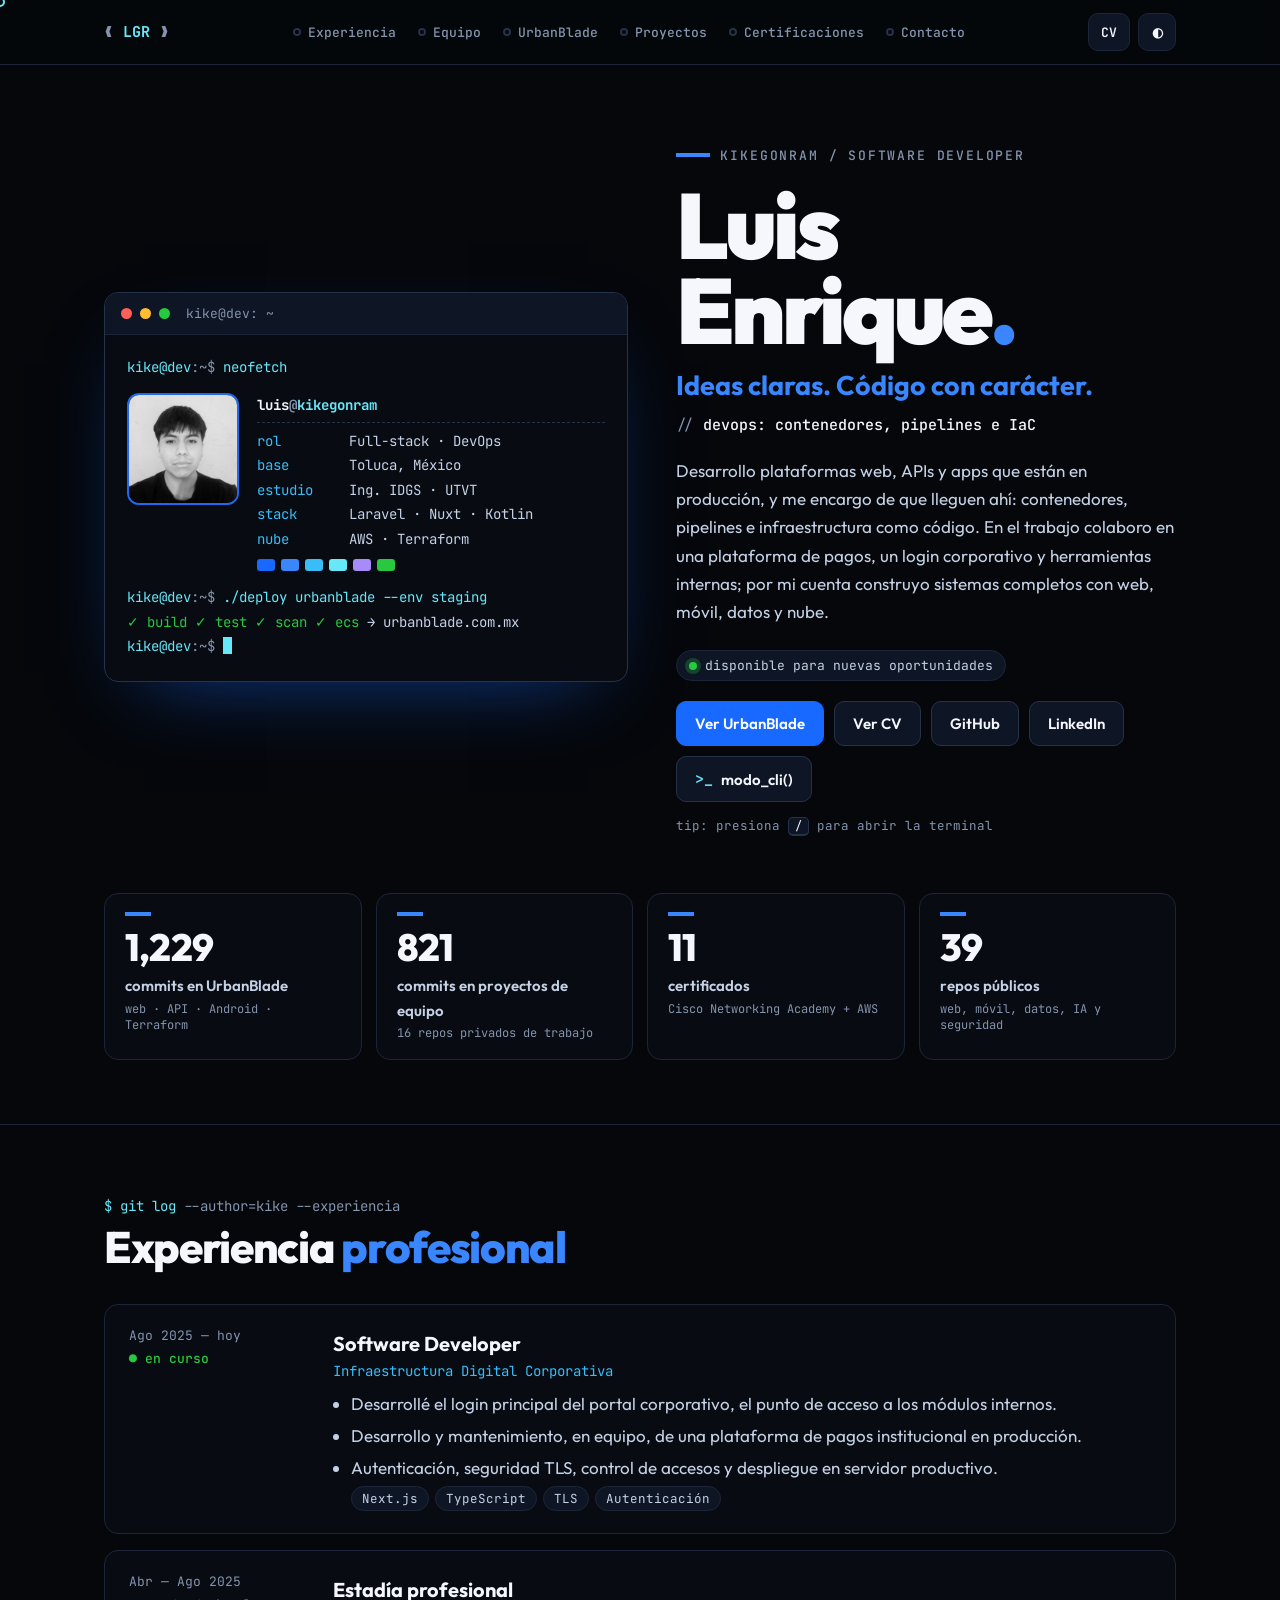
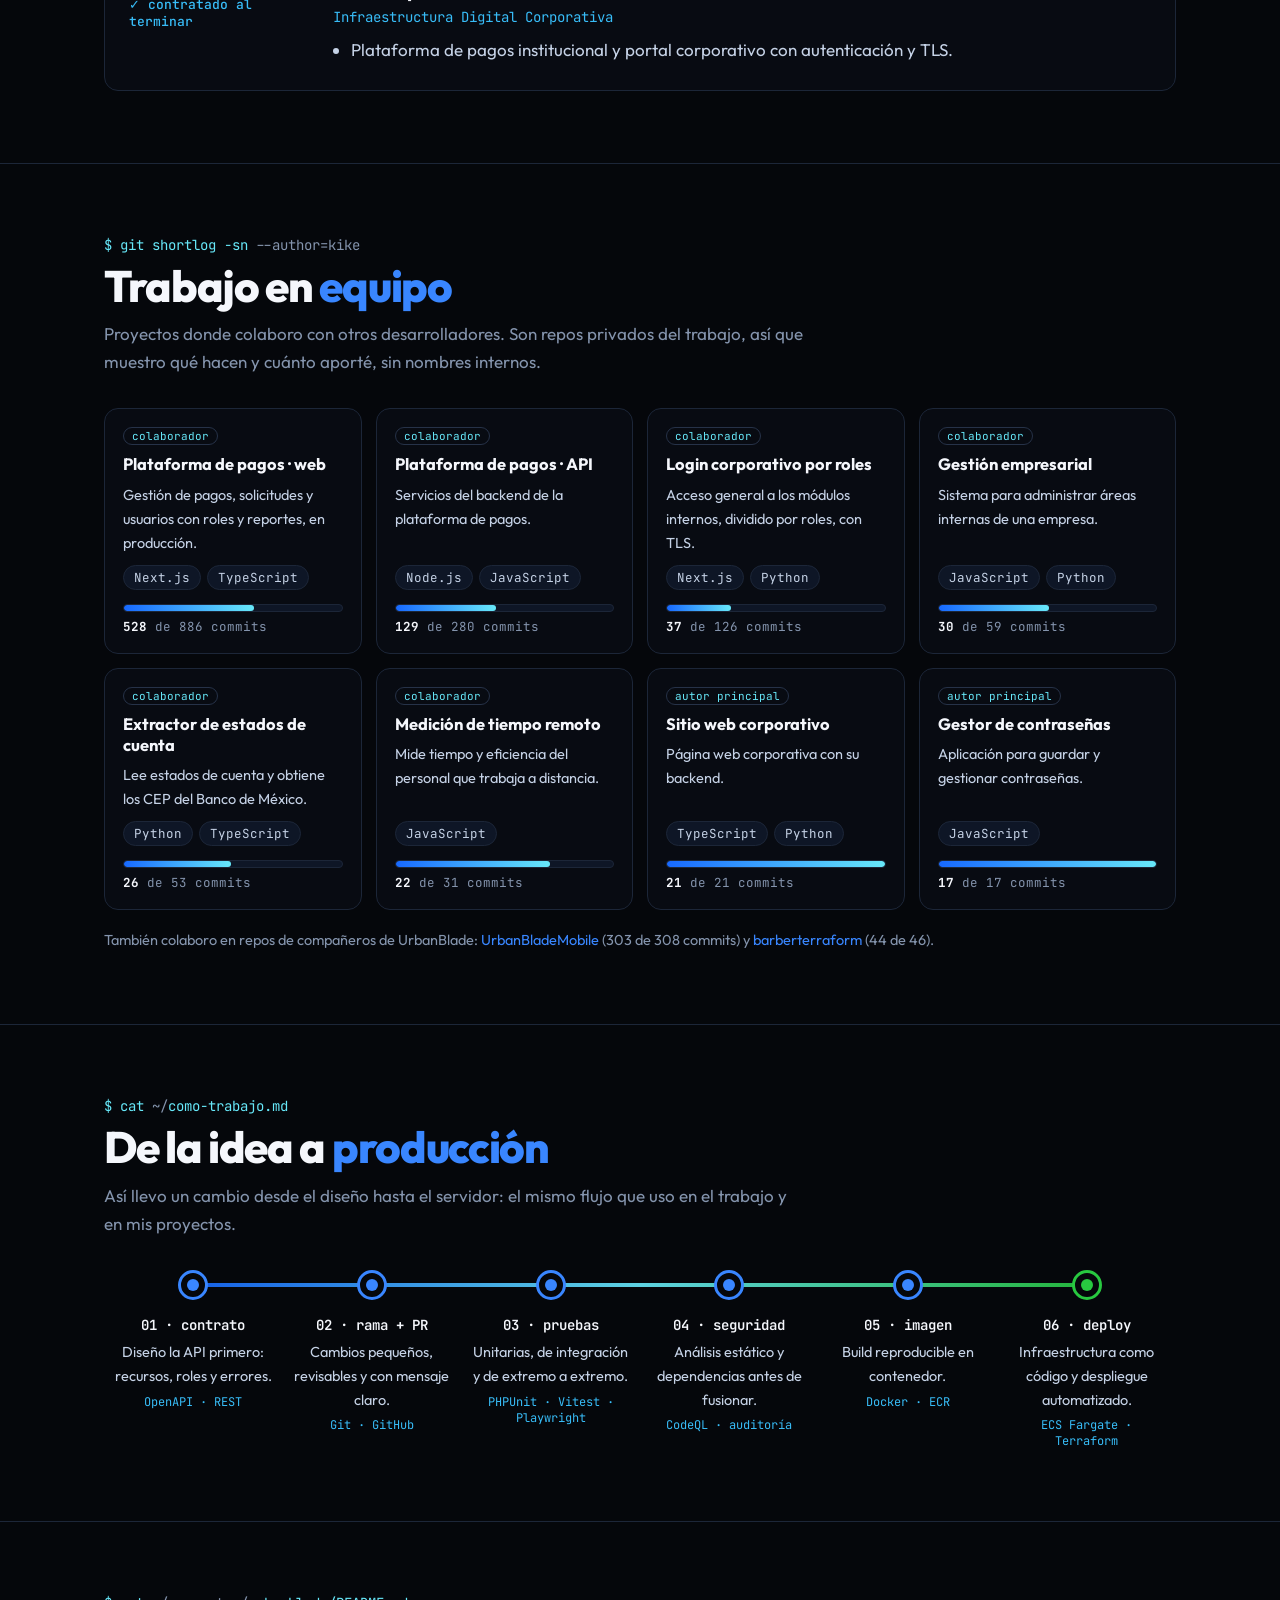
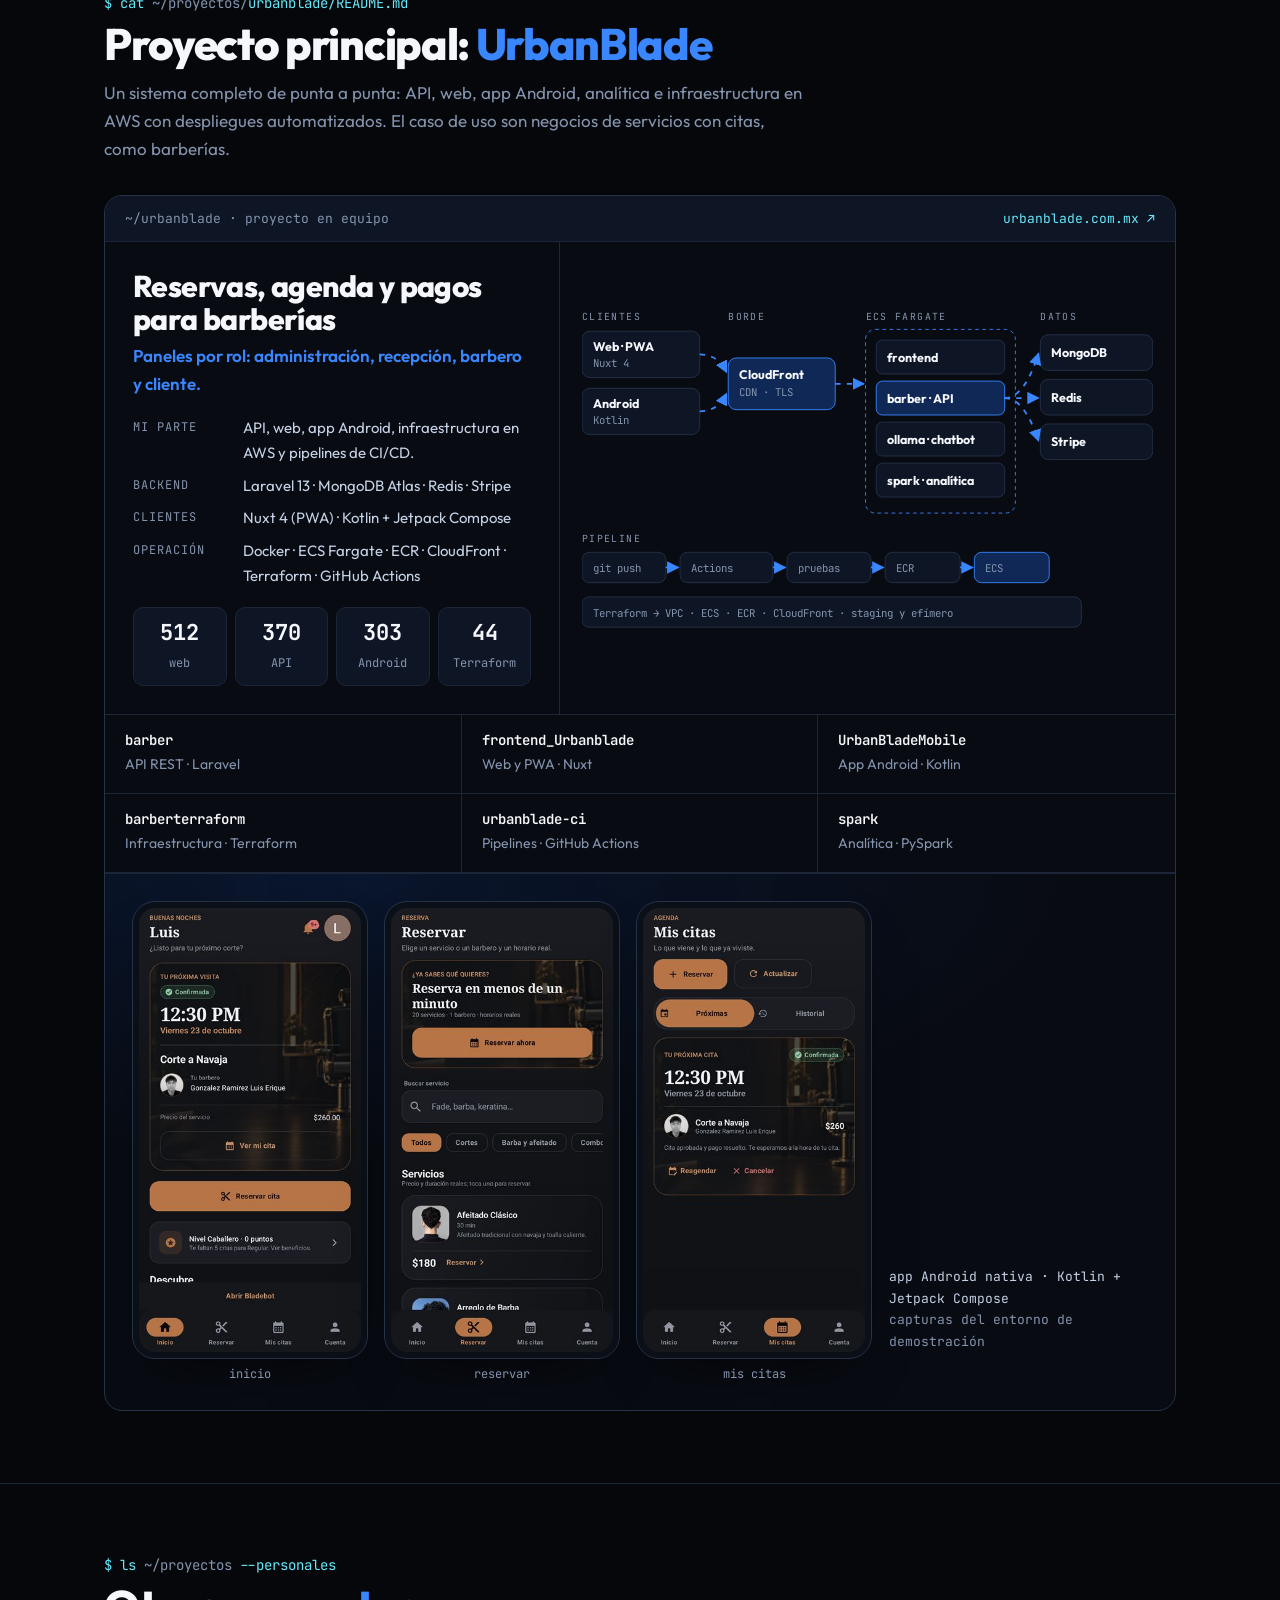
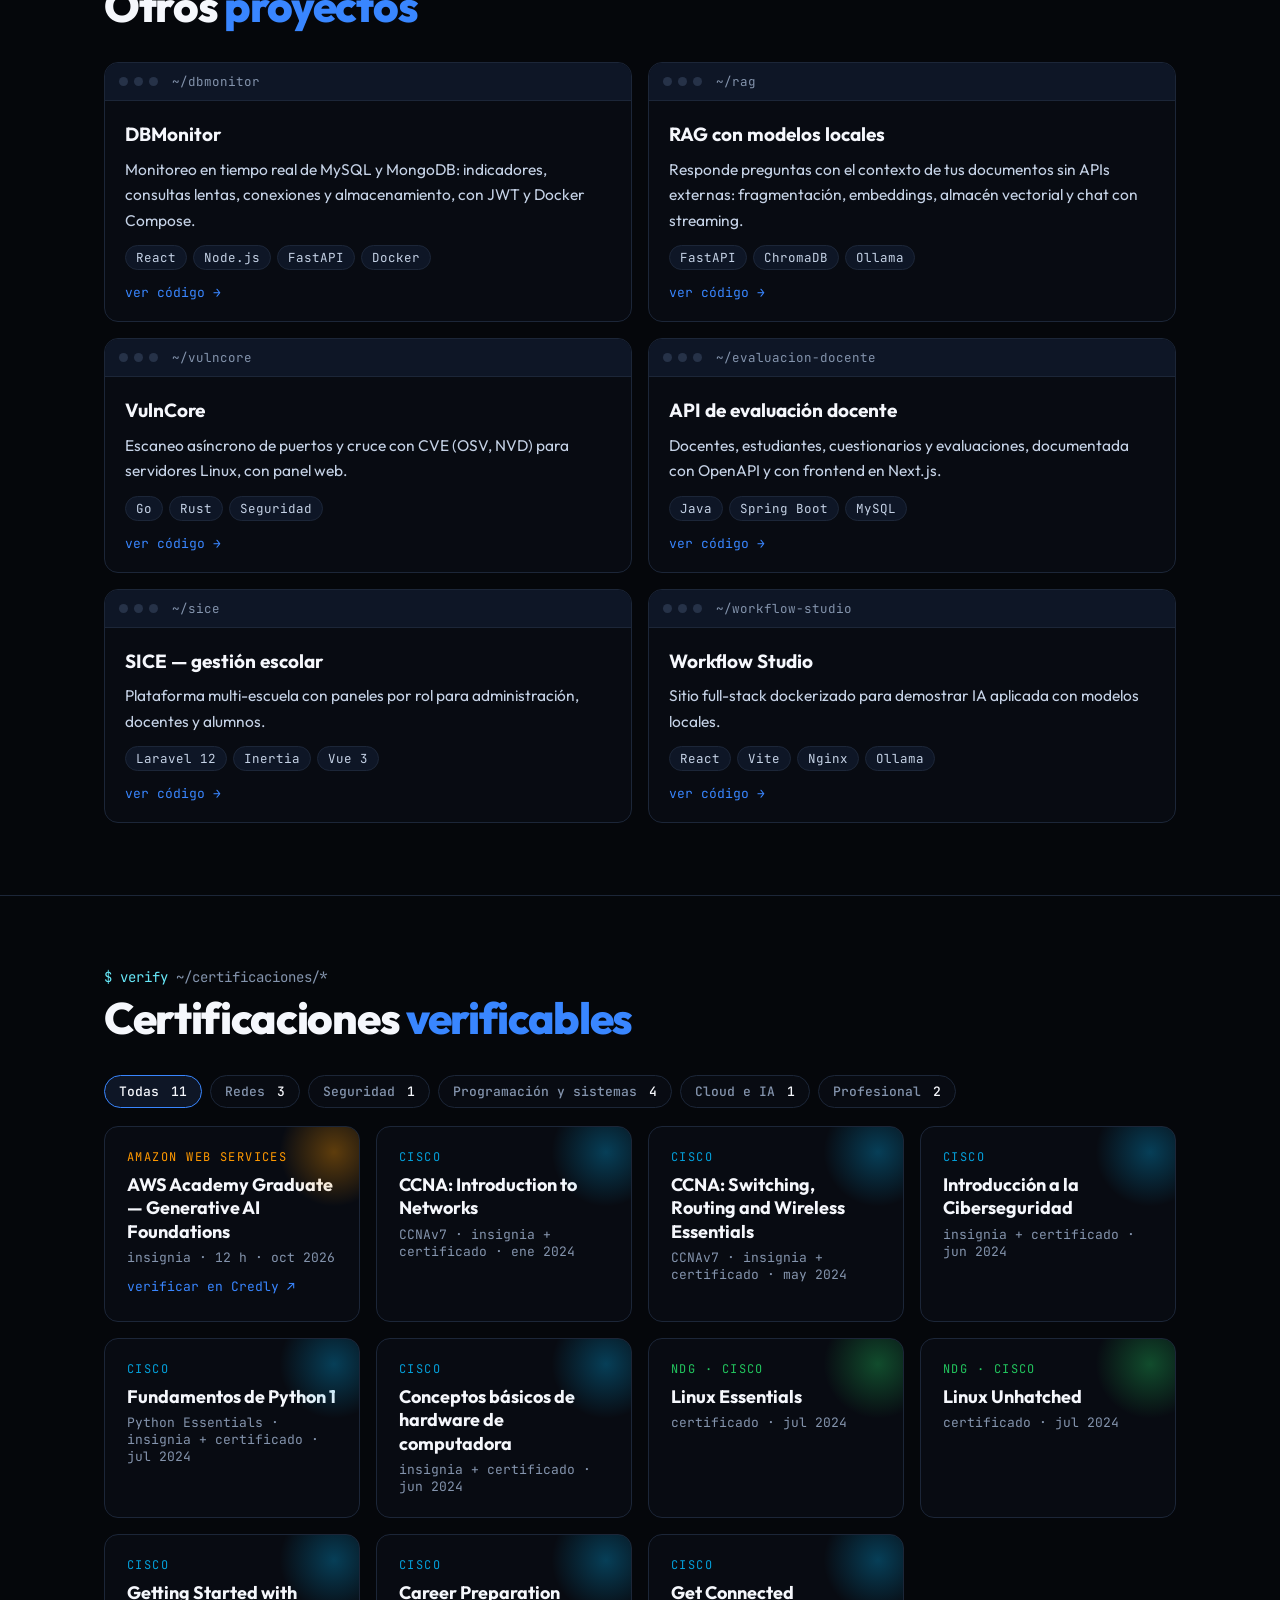
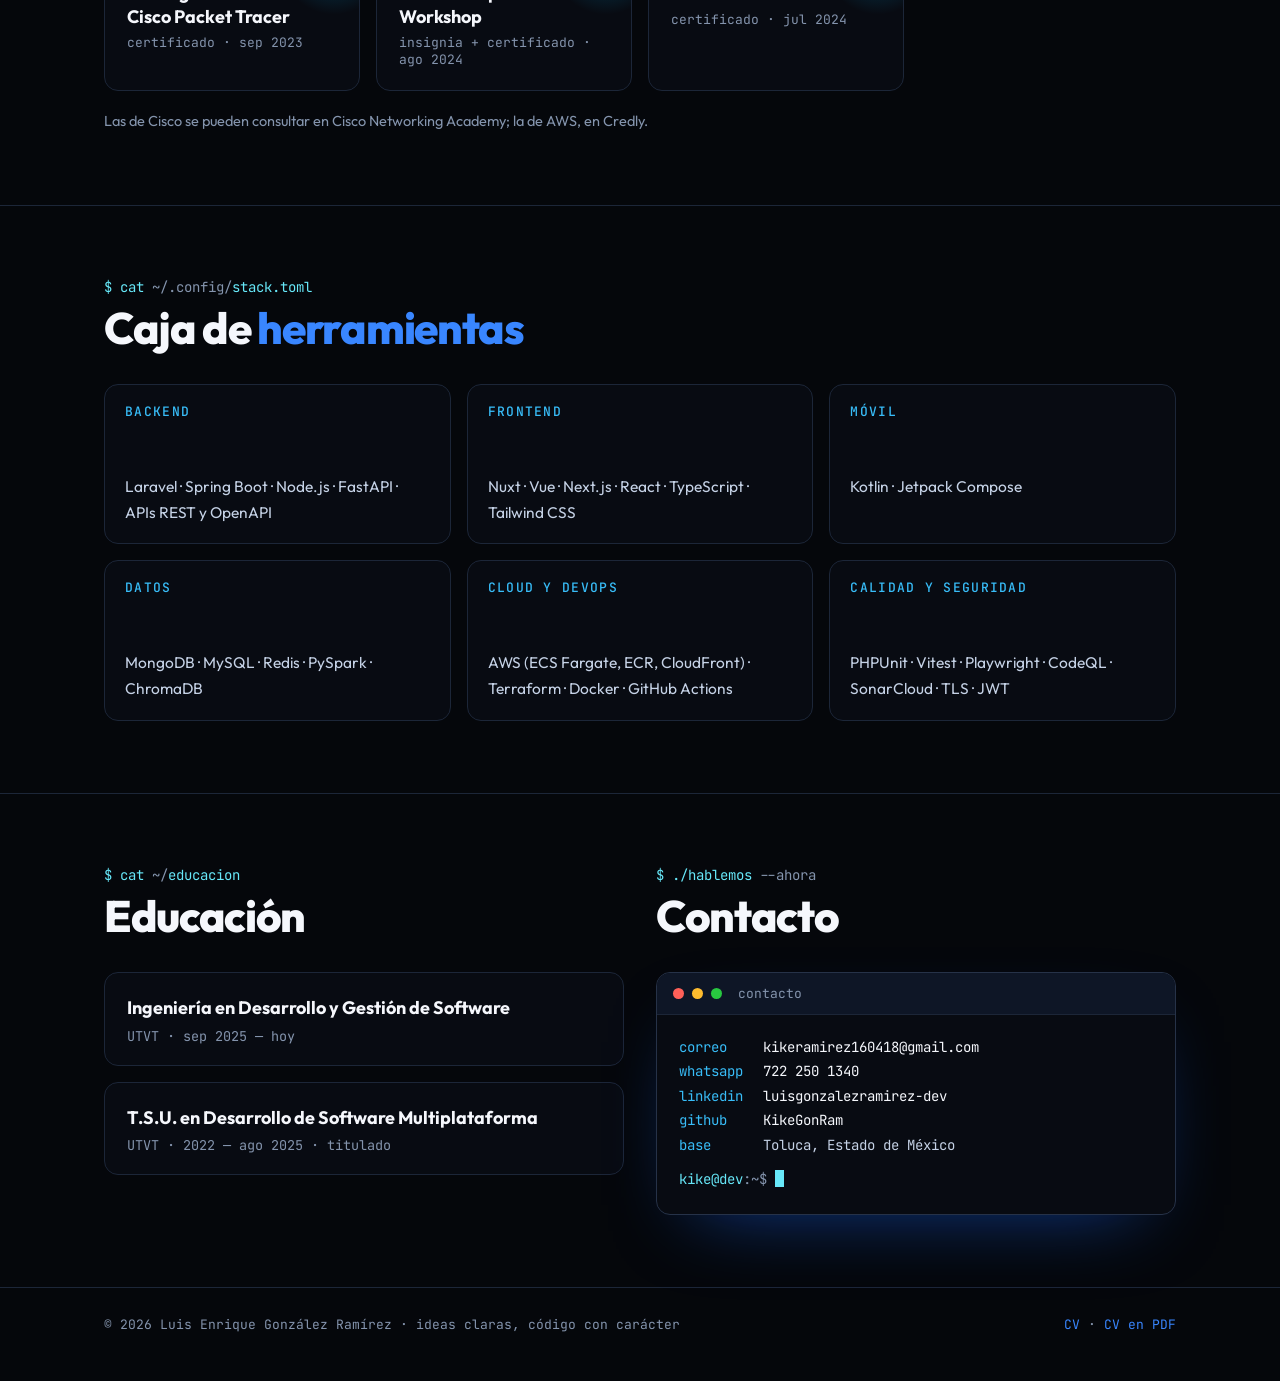
==== commit f0b79e2b: "feat: rediseño del portafolio con modo CLI y trabajo en equipo Recupera la terminal tipo neofetch y " ====
--- a/index.html
+++ b/index.html
@@ -1,135 +1,879 @@
 <!DOCTYPE html>
 <html lang="es">
 <head>
-  <meta charset="UTF-8">
-  <meta name="viewport" content="width=device-width, initial-scale=1">
-  <title>Luis Enrique González Ramírez — Desarrollador de software</title>
-  <meta name="description" content="Desarrollador de software en Toluca, México. APIs, plataformas web y autenticación segura con Java, TypeScript, PHP y Python. Disponible para nuevas oportunidades.">
-  <meta name="author" content="Luis Enrique González Ramírez">
-  <link rel="canonical" href="https://kikegonram.github.io/">
-  <link rel="stylesheet" href="style.css">
+<meta charset="UTF-8">
+<meta name="viewport" content="width=device-width, initial-scale=1">
+<title>Luis Enrique González Ramírez — Full-stack y DevOps</title>
+<meta name="description" content="Desarrollador full-stack y DevOps en Toluca, México. Laravel, Nuxt, Android, AWS y Terraform. Proyecto insignia: UrbanBlade.">
+<meta name="author" content="Luis Enrique González Ramírez">
+<meta name="theme-color" content="#05070B">
+<link rel="canonical" href="https://kikegonram.github.io/">
+<meta property="og:type" content="website">
+<meta property="og:url" content="https://kikegonram.github.io/">
+<meta property="og:title" content="Luis Enrique González Ramírez — Full-stack y DevOps">
+<meta property="og:description" content="Ideas claras. Código con carácter. Laravel, Nuxt, Android, AWS y Terraform.">
+<meta property="og:image" content="https://kikegonram.github.io/images/mi-foto.jpg">
+<meta property="og:locale" content="es_MX">
+<link rel="icon" href="data:image/svg+xml,%3Csvg xmlns='http://www.w3.org/2000/svg' viewBox='0 0 100 100'%3E%3Crect width='100' height='100' rx='22' fill='%2305070B'/%3E%3Ctext x='50' y='63' font-family='monospace' font-size='38' font-weight='700' fill='%2367E8F9' text-anchor='middle'%3ELGR%3C/text%3E%3C/svg%3E">
+<link rel="preconnect" href="https://fonts.googleapis.com">
+<link rel="preconnect" href="https://fonts.gstatic.com" crossorigin>
+<link href="https://fonts.googleapis.com/css2?family=JetBrains+Mono:wght@400;500;700&family=Outfit:wght@400;500;600;700;800;900&display=swap" rel="stylesheet">
+<style>
+:root {
+  --bg: #05070B; --p1: #080B12; --p2: #0E1626; --line: #1C2638; --line-hi: #263248;
+  --ink: #F5F7FC; --text: #C5D2E6; --muted: #8494AD;
+  --blue: #1769FF; --blue2: #3986FF; --cyan: #67E8F9; --sky: #38BDF8; --red: #FF4D5E; --green: #28C840; --white: #EAF1FF;
+  --mono: "JetBrains Mono", Consolas, "SFMono-Regular", Menlo, monospace;
+  --sans: "Outfit", "Segoe UI", system-ui, -apple-system, sans-serif;
+  --r: 14px;
+}
+:root[data-theme="light"] {
+  --bg: #F6F8FC; --p1: #FFFFFF; --p2: #EEF3FB; --line: #DCE3EE; --line-hi: #C9D4E5;
+  --ink: #0B1220; --text: #2A3648; --muted: #5B6B82;
+  --blue: #1458D6; --blue2: #1769FF; --cyan: #0E7490; --sky: #0369A1; --white: #FFFFFF;
+}
+*, *::before, *::after { box-sizing: border-box; }
+html { scroll-behavior: smooth; scroll-padding-top: 76px; }
+body { margin: 0; background: var(--bg); color: var(--text); font: 17px/1.65 var(--sans); overflow-x: hidden; }
+a { color: var(--blue2); text-decoration: none; }
+a:hover { text-decoration: underline; }
+:focus-visible { outline: 2px solid var(--cyan); outline-offset: 3px; border-radius: 4px; }
+.mono { font-family: var(--mono); }
+.wrap { max-width: 1120px; margin: 0 auto; padding: 0 24px; }
+.sr { position: absolute; width: 1px; height: 1px; overflow: hidden; clip: rect(0 0 0 0); }
+
+/* ── barra de progreso: rama de git ── */
+.progress { position: fixed; top: 0; left: 0; height: 3px; width: 100%; z-index: 30; }
+.progress span { position: relative; display: block; height: 100%; width: 0; background: linear-gradient(90deg, var(--blue), var(--cyan)); }
+.progress span::after { content: ""; position: absolute; right: -5px; top: -3.5px; width: 10px; height: 10px; border-radius: 50%; background: var(--bg); border: 2px solid var(--cyan); }
+
+/* ── nav como pipeline ── */
+header.top { position: sticky; top: 0; z-index: 20; background: color-mix(in srgb, var(--bg) 86%, transparent); backdrop-filter: blur(10px); border-bottom: 1px solid var(--line); }
+header.top .wrap { display: flex; align-items: center; justify-content: space-between; gap: 16px; height: 64px; }
+.logo { font: 700 15px var(--mono); color: var(--ink); display: flex; align-items: center; gap: 10px; }
+.logo b { color: var(--cyan); font-weight: 700; }
+.logo em { color: var(--muted); font-style: normal; }
+.logo:hover { text-decoration: none; }
+nav.stages { display: flex; align-items: center; gap: 2px; }
+nav.stages a { display: flex; align-items: center; gap: 7px; padding: 6px 10px; border-radius: 8px; color: var(--muted); font: 500 13px var(--mono); }
+nav.stages a::before { content: ""; width: 8px; height: 8px; border-radius: 50%; border: 2px solid var(--line-hi); transition: .2s; }
+nav.stages a.done::before { background: var(--green); border-color: var(--green); }
+nav.stages a.now { color: var(--ink); background: var(--p2); }
+nav.stages a.now::before { background: var(--blue2); border-color: var(--blue2); box-shadow: 0 0 0 4px color-mix(in srgb, var(--blue2) 25%, transparent); }
+nav.stages a:hover { color: var(--ink); text-decoration: none; }
+nav.stages a small { color: var(--muted); font-size: 11px; }
+.tools { display: flex; gap: 8px; align-items: center; }
+.icon-btn { background: var(--p2); border: 1px solid var(--line); color: var(--ink); border-radius: 10px; height: 38px; min-width: 38px; padding: 0 12px; font: 600 13px var(--mono); cursor: pointer; display: inline-flex; align-items: center; justify-content: center; gap: 6px; }
+.icon-btn:hover { border-color: var(--blue2); text-decoration: none; }
+.burger { display: none; }
+
+/* ── hero ── */
+.hero { padding: 72px 0 56px; display: grid; grid-template-columns: 1.05fr 1fr; gap: 48px; align-items: center; }
+.term { background: var(--p1); border: 1px solid var(--line-hi); border-radius: var(--r); overflow: hidden; box-shadow: 0 30px 80px -40px color-mix(in srgb, var(--blue) 60%, transparent); }
+.term-head { display: flex; align-items: center; gap: 8px; padding: 12px 16px; background: var(--p2); border-bottom: 1px solid var(--line); font: 13px var(--mono); color: var(--muted); }
+.term-head b { width: 11px; height: 11px; border-radius: 50%; display: inline-block; }
+.term-head b:nth-child(1) { background: #FF6058; } .term-head b:nth-child(2) { background: #FEBC2E; } .term-head b:nth-child(3) { background: #28C840; margin-right: 8px; }
+.term-body { padding: 20px 22px 22px; font: 14px/1.75 var(--mono); color: var(--text); }
+.p { color: var(--cyan); } .p em { color: var(--muted); font-style: normal; }
+.neo { display: grid; grid-template-columns: 112px 1fr; gap: 18px; margin: 14px 0; }
+.neo img { width: 112px; height: 112px; object-fit: cover; border-radius: 12px; border: 2px solid var(--blue); filter: saturate(.9); }
+.neo .u { color: var(--ink); font-weight: 700; }
+.neo .k { color: var(--sky); display: inline-block; width: 92px; }
+.neo hr { border: 0; border-top: 1px dashed var(--line-hi); margin: 4px 0 6px; }
+.chips { display: flex; gap: 6px; margin-top: 8px; }
+.chips i { width: 18px; height: 12px; border-radius: 3px; display: block; }
+.ok { color: var(--green); } .cursor { display: inline-block; width: 9px; height: 17px; background: var(--cyan); vertical-align: -3px; animation: blink 1.1s steps(1) infinite; }
+@keyframes blink { 50% { opacity: 0; } }
+.deploy span { opacity: 0; animation: appear .3s forwards; }
+@keyframes appear { to { opacity: 1; } }
+
+.kicker { display: inline-flex; align-items: center; gap: 10px; font: 500 13px var(--mono); color: var(--muted); letter-spacing: .14em; text-transform: uppercase; }
+.kicker::before { content: ""; width: 34px; height: 4px; background: var(--blue2); }
+.hero h1 { font: 900 clamp(46px, 7.4vw, 92px)/.92 var(--sans); color: var(--ink); letter-spacing: -.045em; margin: 18px 0 16px; }
+.hero h1 span { color: var(--blue2); }
+.tagline { font: 700 clamp(20px, 2.3vw, 27px)/1.3 var(--sans); color: var(--blue2); margin: 0 0 12px; }
+.roles { font: 15px var(--mono); color: var(--muted); min-height: 24px; margin: 0 0 18px; }
+.roles b { color: var(--ink); font-weight: 500; }
+.lead { color: var(--text); margin: 0 0 24px; max-width: 54ch; }
+.status { display: inline-flex; align-items: center; gap: 8px; font: 13px var(--mono); color: var(--text); background: var(--p2); border: 1px solid var(--line); padding: 6px 12px; border-radius: 99px; margin-bottom: 20px; }
+.status::before { content: ""; width: 8px; height: 8px; border-radius: 50%; background: var(--green); box-shadow: 0 0 0 4px color-mix(in srgb, var(--green) 25%, transparent); }
+.cta { display: flex; flex-wrap: wrap; gap: 10px; }
+.btn { display: inline-flex; align-items: center; gap: 8px; padding: 12px 18px; border-radius: 10px; font: 600 15px var(--sans); border: 1px solid var(--line-hi); color: var(--ink); background: var(--p2); }
+.btn.fill { background: var(--blue); border-color: var(--blue); color: #fff; }
+.btn:hover { text-decoration: none; border-color: var(--blue2); transform: translateY(-1px); }
+
+/* ── secciones ── */
+section.s { padding: 72px 0; border-top: 1px solid var(--line); }
+.s-head { margin-bottom: 32px; }
+.s-cmd { font: 14px var(--mono); color: var(--cyan); }
+.s-cmd em { color: var(--muted); font-style: normal; }
+.s-head h2 { font: 800 clamp(30px, 4vw, 44px)/1.1 var(--sans); color: var(--ink); letter-spacing: -.03em; margin: 8px 0 0; }
+.s-head h2 span { color: var(--blue2); }
+.s-head p { color: var(--muted); max-width: 64ch; margin: 10px 0 0; }
+
+/* experiencia */
+.timeline { display: grid; gap: 16px; }
+.job { display: grid; grid-template-columns: 180px 1fr; gap: 24px; background: var(--p1); border: 1px solid var(--line); border-radius: var(--r); padding: 22px 24px; }
+.job .when { font: 13px var(--mono); color: var(--muted); }
+.job .when b { display: block; color: var(--green); font-weight: 500; margin-top: 6px; }
+.job h3 { margin: 0; color: var(--ink); font-size: 20px; }
+.job .org { color: var(--sky); font: 14px var(--mono); margin: 2px 0 10px; }
+.job ul { margin: 0; padding-left: 18px; } .job li { margin-bottom: 4px; }
+.tags { display: flex; flex-wrap: wrap; gap: 6px; list-style: none; padding: 0; margin: 12px 0 0; }
+.tags li { font: 12.5px var(--mono); padding: 3px 10px; border-radius: 99px; background: var(--p2); border: 1px solid var(--line); color: var(--text); margin: 0; }
+
+/* UrbanBlade */
+.flagship { background: var(--p1); border: 1px solid var(--line-hi); border-radius: 18px; overflow: hidden; }
+.flagship .bar { display: flex; flex-wrap: wrap; justify-content: space-between; gap: 10px; padding: 14px 20px; border-bottom: 1px solid var(--line); background: var(--p2); font: 13px var(--mono); color: var(--muted); }
+.flagship .bar a { color: var(--cyan); }
+.flag-grid { display: grid; grid-template-columns: 1fr 1.35fr; }
+.flag-copy { padding: 28px; border-right: 1px solid var(--line); }
+.flag-copy h3 { font: 800 30px/1.1 var(--sans); color: var(--ink); margin: 0 0 6px; letter-spacing: -.02em; }
+.flag-copy .sub { color: var(--blue2); font-weight: 600; margin: 0 0 16px; }
+.flag-copy dl { display: grid; grid-template-columns: 96px 1fr; gap: 8px 14px; margin: 18px 0; font-size: 15px; }
+.flag-copy dt { font: 12px var(--mono); color: var(--muted); text-transform: uppercase; letter-spacing: .08em; padding-top: 3px; }
+.flag-copy dd { margin: 0; }
+.commits { display: grid; grid-template-columns: repeat(4, 1fr); gap: 8px; margin-top: 18px; }
+.commits div { background: var(--p2); border: 1px solid var(--line); border-radius: 10px; padding: 10px; text-align: center; }
+.commits b { display: block; font: 700 22px var(--mono); color: var(--ink); }
+.commits span { font: 12px var(--mono); color: var(--muted); }
+.arch { padding: 22px; display: flex; flex-direction: column; justify-content: center; }
+.arch svg { width: 100%; height: auto; }
+.arch .n { fill: var(--p2); stroke: var(--line-hi); } .arch .n.hi { fill: color-mix(in srgb, var(--blue) 22%, var(--p2)); stroke: var(--blue2); }
+.arch .t { fill: var(--ink); font: 700 14px var(--sans); } .arch .d { fill: var(--muted); font: 12px var(--mono); } .arch .l { fill: var(--muted); font: 11px var(--mono); letter-spacing: .14em; }
+.arch .w { fill: none; stroke: var(--blue2); stroke-width: 2; stroke-dasharray: 6 7; animation: flow 1.2s linear infinite; }
+@keyframes flow { to { stroke-dashoffset: -13; } }
+.repos { display: grid; grid-template-columns: repeat(3, 1fr); border-top: 1px solid var(--line); }
+.repos a { padding: 16px 20px; border-right: 1px solid var(--line); border-bottom: 1px solid var(--line); color: var(--text); }
+.repos a:nth-child(3n) { border-right: 0; }
+.repos a:hover { background: var(--p2); text-decoration: none; }
+.repos b { display: block; color: var(--ink); font: 600 14px var(--mono); }
+.repos span { font-size: 14px; color: var(--muted); }
+
+/* proyectos */
+.grid { display: grid; grid-template-columns: repeat(2, 1fr); gap: 16px; }
+.card { background: var(--p1); border: 1px solid var(--line); border-radius: var(--r); overflow: hidden; display: flex; flex-direction: column; transition: border-color .2s, transform .2s; color: var(--text); }
+.card:hover { border-color: var(--blue2); transform: translateY(-2px); text-decoration: none; }
+.card .ch { display: flex; align-items: center; gap: 6px; padding: 10px 14px; background: var(--p2); border-bottom: 1px solid var(--line); font: 12.5px var(--mono); color: var(--muted); }
+.card .ch b { width: 9px; height: 9px; border-radius: 50%; background: var(--line-hi); }
+.card .ch span { margin-left: 8px; }
+.card .cb { padding: 18px 20px 20px; flex: 1; display: flex; flex-direction: column; }
+.card h3 { margin: 0 0 6px; color: var(--ink); font-size: 19px; }
+.card p { margin: 0; font-size: 15.5px; flex: 1; }
+.card .go { margin-top: 14px; font: 13px var(--mono); color: var(--blue2); }
+
+/* certificaciones */
+.certs { display: grid; grid-template-columns: repeat(3, 1fr); gap: 16px; }
+.cert { position: relative; background: var(--p1); border: 1px solid var(--line); border-radius: var(--r); padding: 22px; overflow: hidden; }
+.cert::after { content: ""; position: absolute; right: -30px; top: -30px; width: 110px; height: 110px; border-radius: 50%; background: radial-gradient(color-mix(in srgb, var(--accent, var(--blue)) 35%, transparent), transparent 70%); }
+.cert .iss { font: 12px var(--mono); letter-spacing: .12em; text-transform: uppercase; color: var(--accent, var(--blue2)); }
+.cert h3 { margin: 8px 0 6px; color: var(--ink); font-size: 18px; line-height: 1.3; }
+.cert .meta { font: 13px var(--mono); color: var(--muted); }
+.cert a { display: inline-block; margin-top: 12px; font: 13px var(--mono); }
+.cert.pending { border-style: dashed; }
+.cert.pending h3 { color: var(--muted); }
+
+/* stack */
+.stack { display: grid; grid-template-columns: repeat(3, 1fr); gap: 16px; }
+.stack div { background: var(--p1); border: 1px solid var(--line); border-radius: var(--r); padding: 18px 20px; }
+.stack h3 { margin: 0 0 10px; font: 500 13px var(--mono); color: var(--sky); text-transform: uppercase; letter-spacing: .1em; }
+.stack p { margin: 0; color: var(--text); font-size: 15.5px; }
+
+/* educación + contacto */
+.two { display: grid; grid-template-columns: 1fr 1fr; gap: 32px; }
+.edu { background: var(--p1); border: 1px solid var(--line); border-radius: var(--r); padding: 20px 22px; }
+.edu h3 { margin: 0; color: var(--ink); font-size: 18px; }
+.edu p { margin: 4px 0 0; color: var(--muted); font: 13.5px var(--mono); }
+.contact .term-body a { color: var(--ink); overflow-wrap: anywhere; }
+.contact .term-body a:hover { color: var(--cyan); }
+.contact .k { color: var(--sky); display: inline-block; width: 84px; }
+footer { border-top: 1px solid var(--line); padding: 28px 0 48px; color: var(--muted); font: 13px var(--mono); }
+footer .wrap { display: flex; flex-wrap: wrap; justify-content: space-between; gap: 12px; }
+
+/* números */
+.nums { display: grid; grid-template-columns: repeat(4, 1fr); gap: 14px; padding-bottom: 64px; }
+.nums div { background: var(--p1); border: 1px solid var(--line); border-radius: var(--r); padding: 18px 20px; position: relative; }
+.nums div::before { content: ""; display: block; width: 26px; height: 4px; background: var(--blue2); margin-bottom: 12px; }
+.nums b { display: block; font: 800 38px/1 var(--sans); color: var(--ink); letter-spacing: -.02em; }
+.nums span { display: block; margin-top: 8px; font-weight: 600; color: var(--text); font-size: 15px; }
+.nums small { display: block; font: 12px var(--mono); color: var(--muted); margin-top: 2px; }
+
+/* equipo */
+.collab { display: grid; grid-template-columns: repeat(4, 1fr); gap: 14px; }
+.co { background: var(--p1); border: 1px solid var(--line); border-radius: var(--r); padding: 18px; display: flex; flex-direction: column; }
+.co-top { display: flex; flex-direction: column-reverse; align-items: flex-start; gap: 8px; }
+.co h3 { margin: 0; color: var(--ink); font-size: 16.5px; line-height: 1.3; }
+.co .role { flex: none; font: 11px var(--mono); color: var(--cyan); border: 1px solid var(--line-hi); border-radius: 99px; padding: 1px 8px; }
+.co p { margin: 8px 0 0; font-size: 14.5px; flex: 1; }
+.co .tags { margin-top: 10px; }
+.meter { height: 8px; border-radius: 99px; background: var(--p2); border: 1px solid var(--line); margin-top: 14px; overflow: hidden; }
+.meter i { display: block; height: 100%; width: calc(var(--v) * 100%); background: linear-gradient(90deg, var(--blue), var(--cyan)); border-radius: 99px; transform-origin: left; }
+.js .co .meter i { transform: scaleX(0); transition: transform 1s cubic-bezier(.2,.8,.2,1) .2s; }
+.js .co.in .meter i { transform: none; }
+.co-n { font: 12.5px var(--mono); color: var(--muted); margin-top: 6px; }
+.co-n b { color: var(--ink); }
+.foot-note { color: var(--muted); font-size: 14.5px; margin: 18px 0 0; }
+
+/* filtros de certificaciones */
+.filters { display: flex; flex-wrap: wrap; gap: 8px; margin-bottom: 18px; }
+.filters button { font: 500 13px var(--mono); color: var(--muted); background: var(--p1); border: 1px solid var(--line); border-radius: 99px; padding: 7px 14px; cursor: pointer; }
+.filters button span { color: var(--ink); margin-left: 4px; }
+.filters button.on { color: var(--ink); border-color: var(--blue2); background: var(--p2); }
+.cert[hidden] { display: none; }
+.certs { grid-template-columns: repeat(4, 1fr) !important; }
+
+/* stack con íconos */
+.stack img { height: 34px; max-width: 100%; margin-bottom: 10px; display: block; }
+
+/* actividad */
+.activity { margin-top: 24px; }
+.activity ol { list-style: none; margin: 0; }
+.activity li { display: grid; grid-template-columns: 110px 1fr auto; gap: 12px; padding: 4px 0; }
+.activity li a { color: var(--ink); }
+.activity .when { color: var(--muted); }
+.activity .lang { color: var(--sky); }
+
+/* proceso */
+.flow { list-style: none; margin: 0; padding: 0; display: grid; grid-template-columns: repeat(6, 1fr); position: relative; }
+.flow::before { content: ""; position: absolute; left: 8%; right: 8%; top: 13px; height: 4px; border-radius: 4px; background: linear-gradient(90deg, var(--blue), var(--cyan), var(--green)); opacity: .9; }
+.flow li { position: relative; padding: 0 10px; text-align: center; }
+.flow i { display: block; width: 30px; height: 30px; margin: 0 auto 16px; border-radius: 50%; background: var(--bg); border: 3px solid var(--blue2); position: relative; z-index: 1; transition: transform .2s; }
+.flow i::after { content: ""; position: absolute; inset: 6px; border-radius: 50%; background: var(--blue2); }
+.flow .last i { border-color: var(--green); } .flow .last i::after { background: var(--green); }
+.flow li:hover i { transform: scale(1.15); }
+.flow b { display: block; font: 600 14px var(--mono); color: var(--ink); }
+.flow span { display: block; font-size: 14.5px; margin: 6px 0; }
+.flow small { display: block; font: 12px var(--mono); color: var(--sky); }
+
+/* capturas */
+.shots { display: grid; grid-template-columns: repeat(3, 1fr) 1.1fr; gap: 18px; align-items: end; padding: 28px; border-top: 1px solid var(--line); background: radial-gradient(120% 90% at 20% 0%, color-mix(in srgb, var(--blue) 12%, transparent), transparent 60%); }
+.shots figure { margin: 0; }
+.shots img { width: 100%; height: auto; border-radius: 22px; border: 6px solid #0B0F17; outline: 1px solid var(--line-hi); box-shadow: 0 24px 50px -24px rgba(0,0,0,.7); display: block; }
+.shots figcaption { font: 12px var(--mono); color: var(--muted); text-align: center; margin-top: 8px; }
+.shots-note { font-size: 13px; color: var(--text); margin: 0 0 30px; }
+.shots-note span { color: var(--muted); }
+
+/* modo CLI */
+button.btn { cursor: pointer; }
+.hint { font-size: 12.5px; color: var(--muted); margin: 14px 0 0; }
+kbd { font: 12px var(--mono); border: 1px solid var(--line-hi); border-bottom-width: 2px; border-radius: 5px; padding: 0 6px; color: var(--ink); background: var(--p2); }
+.cli { position: fixed; inset: 0; z-index: 50; background: color-mix(in srgb, #000 62%, transparent); backdrop-filter: blur(4px); display: grid; place-items: center; padding: 16px; }
+.cli[hidden] { display: none; }
+.cli-win { width: min(820px, 100%); height: min(560px, 86vh); display: flex; flex-direction: column; background: #070A10; border: 1px solid var(--line-hi); border-radius: 14px; overflow: hidden; box-shadow: 0 40px 120px -30px color-mix(in srgb, var(--blue) 55%, transparent); }
+.cli-x { margin-left: auto; background: none; border: 1px solid var(--line-hi); color: var(--muted); font: 12px var(--mono); border-radius: 6px; padding: 2px 8px; cursor: pointer; }
+.cli-body { flex: 1; overflow-y: auto; padding: 16px 18px 6px; font: 13.5px/1.7 var(--mono); color: #C5D2E6; white-space: pre-wrap; }
+.cli-body .echo { color: #67E8F9; } .cli-body .echo em { color: #8494AD; font-style: normal; }
+.cli-body a { color: #F5F7FC; text-decoration: underline; text-decoration-color: #3986FF; }
+.cli-body .ok { color: #28C840; } .cli-body .err { color: #FF6B6B; } .cli-body .dim { color: #8494AD; } .cli-body .hl { color: #38BDF8; }
+.cli-form { display: flex; align-items: center; gap: 10px; padding: 8px 18px 12px; font: 13.5px var(--mono); }
+.cli-form input { flex: 1; background: transparent; border: 0; outline: 0; color: #F5F7FC; font: inherit; caret-color: #67E8F9; }
+.cli-chips { display: flex; flex-wrap: wrap; gap: 6px; padding: 10px 18px 14px; border-top: 1px solid #1C2638; }
+.cli-chips button { font: 12px var(--mono); color: #C5D2E6; background: #0E1626; border: 1px solid #263248; border-radius: 99px; padding: 4px 10px; cursor: pointer; }
+.cli-chips button:hover { border-color: #3986FF; color: #fff; }
+
+/* revelado suave (solo con JS) */
+.js .rv { opacity: 0; transform: translateY(14px); transition: opacity .6s ease, transform .6s ease; }
+.js .rv.in { opacity: 1; transform: none; }
+
+@media (max-width: 980px) {
+  nav.stages small { display: none; }
+  .hero { grid-template-columns: 1fr; gap: 36px; padding-top: 44px; }
+  .hero .term { order: 2; }
+  .flag-grid { grid-template-columns: 1fr; } .flag-copy { border-right: 0; border-bottom: 1px solid var(--line); }
+  .stack, .nums, .collab { grid-template-columns: 1fr 1fr; }
+  .flow { grid-template-columns: repeat(3, 1fr); row-gap: 28px; } .flow::before { display: none; }
+  .certs { grid-template-columns: 1fr 1fr !important; }
+}
+@media (max-width: 760px) {
+  .wrap { padding: 0 16px; }
+  .burger { display: inline-flex; }
+  nav.stages { display: none; position: absolute; top: 64px; left: 0; right: 0; flex-direction: column; align-items: stretch; background: var(--bg); border-bottom: 1px solid var(--line); padding: 10px 16px 14px; }
+  nav.stages.open { display: flex; }
+  nav.stages a { padding: 10px; font-size: 14px; }
+  .job { grid-template-columns: 1fr; gap: 6px; }
+  .grid, .stack, .two, .repos, .collab { grid-template-columns: 1fr; }
+  .flow { grid-template-columns: 1fr; gap: 18px; }
+  .flow::before { display: block; left: 14px; right: auto; top: 6px; bottom: 6px; width: 4px; height: auto; background: linear-gradient(180deg, var(--blue), var(--cyan), var(--green)); }
+  .flow li { text-align: left; padding: 0 0 0 46px; }
+  .flow i { position: absolute; left: 1px; top: 0; margin: 0; }
+  .shots { grid-template-columns: repeat(3, 1fr); padding: 18px; gap: 10px; }
+  .shots img { border-width: 3px; border-radius: 14px; }
+  .shots-note { grid-column: 1 / -1; margin: 0; }
+  .certs { grid-template-columns: 1fr !important; }
+  .nums b { font-size: 30px; }
+  .activity li { grid-template-columns: 1fr auto; } .activity .when { grid-column: 1 / -1; }
+  .repos a { border-right: 0; }
+  .neo { grid-template-columns: 80px 1fr; gap: 12px; } .neo img { width: 80px; height: 80px; }
+  .neo .k { width: 74px; }
+  .term-body { font-size: 12.5px; padding: 16px; }
+  .commits { grid-template-columns: repeat(2, 1fr); }
+  section.s { padding: 56px 0; }
+}
+@media (prefers-reduced-motion: reduce) {
+  html { scroll-behavior: auto; }
+  *, *::before, *::after { animation: none !important; transition: none !important; }
+  .js .rv { opacity: 1; transform: none; }
+  .deploy span { opacity: 1; }
+}
+</style>
+<script>
+  document.documentElement.classList.add('js');
+  try { var t = localStorage.getItem('tema'); if (t === 'light' || t === 'dark') document.documentElement.dataset.theme = t; } catch (e) {}
+</script>
 </head>
 <body>
+<a class="sr" href="#main">Saltar al contenido</a>
+<div class="progress" aria-hidden="true"><span id="pp"></span></div>
+
 <header class="top">
   <div class="wrap">
-    <strong>Luis Enrique González Ramírez</strong>
-    <nav aria-label="Secciones">
+    <a class="logo" href="#inicio" aria-label="Inicio"><em>❰</em><b>LGR</b><em>❱</em></a>
+    <nav class="stages" id="stages" aria-label="Secciones">
       <a href="#experiencia">Experiencia</a>
+      <a href="#equipo">Equipo</a>
+      <a href="#urbanblade">UrbanBlade</a>
       <a href="#proyectos">Proyectos</a>
-      <a href="#habilidades">Habilidades</a>
-      <a href="#educacion">Educación</a>
+      <a href="#certificaciones">Certificaciones</a>
       <a href="#contacto">Contacto</a>
     </nav>
+    <div class="tools">
+      <a class="icon-btn" href="cv.html">CV</a>
+      <button class="icon-btn" id="theme" type="button" aria-label="Cambiar tema claro u oscuro">◐</button>
+      <button class="icon-btn burger" id="burger" type="button" aria-label="Abrir menú" aria-expanded="false" aria-controls="stages">☰</button>
+    </div>
   </div>
 </header>
 
-<main class="wrap">
-  <section class="hero">
-    <h1>Luis Enrique González Ramírez</h1>
-    <p class="role">Desarrollador de software</p>
-    <p>Desarrollo plataformas web y APIs que están en producción. Actualmente trabajo en una plataforma de pagos institucional y en el portal corporativo de una empresa, a cargo de la autenticación, el control de accesos y el despliegue.</p>
-    <p>Fuera del trabajo construyo proyectos propios de punta a punta con Laravel, Nuxt, Spring Boot y Python. Vivo en Toluca, México, y estoy disponible para nuevas oportunidades.</p>
-    <div class="links">
-      <a class="btn fill" href="cv.html">Ver CV</a>
-      <a class="btn" href="#contacto">Contacto</a>
-      <a class="btn" href="https://github.com/KikeGonRam">GitHub</a>
-      <a class="btn" href="https://www.linkedin.com/in/luisgonzalezramirez-dev">LinkedIn</a>
+<main id="main">
+<div class="wrap">
+  <section class="hero" id="inicio">
+    <div class="term" aria-label="Terminal de presentación">
+      <div class="term-head"><b></b><b></b><b></b> kike@dev: ~</div>
+      <div class="term-body">
+        <div class="p">kike@dev<em>:~$</em> neofetch</div>
+        <div class="neo">
+          <img src="images/mi-foto.jpg" alt="Retrato de Luis Enrique González Ramírez" width="112" height="112">
+          <div>
+            <div class="u">luis<span style="color:var(--muted)">@</span><span style="color:var(--cyan)">kikegonram</span></div>
+            <hr>
+            <div><span class="k">rol</span>Full-stack · DevOps</div>
+            <div><span class="k">base</span>Toluca, México</div>
+            <div><span class="k">estudio</span>Ing. IDGS · UTVT</div>
+            <div><span class="k">stack</span>Laravel · Nuxt · Kotlin</div>
+            <div><span class="k">nube</span>AWS · Terraform</div>
+            <div class="chips" aria-hidden="true"><i style="background:#1769FF"></i><i style="background:#3986FF"></i><i style="background:#38BDF8"></i><i style="background:#67E8F9"></i><i style="background:#A78BFA"></i><i style="background:#28C840"></i></div>
+          </div>
+        </div>
+        <div class="p">kike@dev<em>:~$</em> ./deploy urbanblade --env staging</div>
+        <div class="deploy" id="deploy"><span class="ok">✓ build</span> <span class="ok">✓ test</span> <span class="ok">✓ scan</span> <span class="ok">✓ ecs</span> <span>→ urbanblade.com.mx</span></div>
+        <div class="p">kike@dev<em>:~$</em> <span class="cursor"></span></div>
+      </div>
+    </div>
+
+    <div>
+      <span class="kicker">KikeGonRam / software developer</span>
+      <h1>Luis<br>Enrique<span>.</span></h1>
+      <p class="tagline">Ideas claras. Código con carácter.</p>
+      <p class="roles mono" aria-live="polite">// <b id="role">full-stack: de la API a la app</b></p>
+      <p class="lead">Desarrollo plataformas web, APIs y apps que están en producción, y me encargo de que lleguen ahí: contenedores, pipelines e infraestructura como código. En el trabajo colaboro en una plataforma de pagos, un login corporativo y herramientas internas; por mi cuenta construyo sistemas completos con web, móvil, datos y nube.</p>
+      <div class="status">disponible para nuevas oportunidades</div>
+      <div class="cta">
+        <a class="btn fill" href="#urbanblade">Ver UrbanBlade</a>
+        <a class="btn" href="cv.html">Ver CV</a>
+        <a class="btn" href="https://github.com/KikeGonRam">GitHub</a>
+        <a class="btn" href="https://www.linkedin.com/in/luisgonzalezramirez-dev">LinkedIn</a>
+        <button type="button" class="btn cli-open" id="cli-open" aria-haspopup="dialog"><span class="mono" style="color:var(--cyan)">&gt;_</span> modo_cli()</button>
+      </div>
+      <p class="hint mono">tip: presiona <kbd>/</kbd> para abrir la terminal</p>
     </div>
   </section>
 
-  <section id="experiencia">
-    <h2>Experiencia</h2>
-    <div class="item">
-      <h3>Software Developer — Infraestructura Digital Corporativa</h3>
-      <p class="meta">Agosto 2025 – Presente · Contratado directamente tras la estadía</p>
-      <ul>
-        <li>Desarrollé el login principal del portal corporativo, el punto de acceso a los módulos internos.</li>
-        <li>Desarrollo y mantenimiento, en equipo, de una plataforma de pagos institucional en producción.</li>
-        <li>Autenticación, seguridad TLS, control de accesos y despliegue en servidor productivo.</li>
-      </ul>
-      <ul class="tags"><li>Next.js</li><li>TypeScript</li><li>TLS</li><li>Autenticación</li></ul>
-    </div>
-    <div class="item">
-      <h3>Estadía profesional — Infraestructura Digital Corporativa</h3>
-      <p class="meta">Abril – Agosto 2025</p>
-      <ul>
-        <li>Desarrollo de la plataforma de pagos institucional y del portal corporativo con autenticación y TLS.</li>
-        <li>Al terminar la estadía se formalizó la contratación.</li>
-      </ul>
-    </div>
-  </section>
-
-  <section id="proyectos">
-    <h2>Proyectos</h2>
-    <div class="item">
-      <h3>UrbanBlade — plataforma para barberías</h3>
-      <p class="meta">Proyecto en equipo · <a href="https://github.com/KikeGonRam/barber">API</a> · <a href="https://github.com/KikeGonRam/frontend_Urbanblade">Web</a> · <a href="https://github.com/KikeGonRam/spark">Analítica</a></p>
-      <p>Reservas, agenda, pagos, inventario y reportes. Web por roles (administrador, recepción, barbero y cliente) instalable como PWA, API REST con pagos en línea y una capa de analítica separada.</p>
-      <ul class="tags"><li>Laravel</li><li>Nuxt / Vue</li><li>TypeScript</li><li>MongoDB</li><li>Redis</li><li>Stripe</li><li>PySpark</li><li>GitHub Actions</li></ul>
-    </div>
-    <div class="item">
-      <h3>DBMonitor — observabilidad de bases de datos</h3>
-      <p class="meta"><a href="https://github.com/KikeGonRam/dbmonitor">Código</a></p>
-      <p>Monitoreo en tiempo real de MySQL y MongoDB: indicadores, consultas lentas, conexiones y almacenamiento. Autenticación con JWT y despliegue con Docker Compose.</p>
-      <ul class="tags"><li>React</li><li>Node.js</li><li>FastAPI</li><li>Docker</li></ul>
-    </div>
-    <div class="item">
-      <h3>RAG con modelos locales</h3>
-      <p class="meta"><a href="https://github.com/KikeGonRam/RAG">Código</a></p>
-      <p>Sistema que responde preguntas con el contexto de tus propios documentos, sin APIs externas: fragmentación, embeddings, almacén vectorial y chat con streaming.</p>
-      <ul class="tags"><li>FastAPI</li><li>ChromaDB</li><li>Ollama</li></ul>
-    </div>
-    <div class="item">
-      <h3>VulnCore — escáner de vulnerabilidades</h3>
-      <p class="meta"><a href="https://github.com/KikeGonRam/vulncore">Código</a></p>
-      <p>Escaneo asíncrono de puertos y cruce con CVE (OSV, NVD) para servidores Linux, con panel web y alertas.</p>
-      <ul class="tags"><li>Rust</li><li>Go</li><li>Seguridad</li></ul>
-    </div>
-    <div class="item">
-      <h3>API de evaluación docente</h3>
-      <p class="meta"><a href="https://github.com/KikeGonRam/evaluacion-docente-api">Código</a></p>
-      <p>API REST con docentes, estudiantes, cuestionarios y evaluaciones, documentada con OpenAPI y con frontend en Next.js.</p>
-      <ul class="tags"><li>Java</li><li>Spring Boot</li><li>MySQL</li><li>Swagger</li></ul>
-    </div>
-  </section>
-
-  <section id="habilidades">
-    <h2>Habilidades</h2>
-    <dl class="skills">
-      <dt>Lenguajes</dt><dd>Java, TypeScript, JavaScript, PHP, Python, SQL</dd>
-      <dt>Backend</dt><dd>Spring Boot, Laravel, Node.js, FastAPI, APIs REST y OpenAPI</dd>
-      <dt>Frontend</dt><dd>Next.js, React, Nuxt, Vue, Tailwind CSS</dd>
-      <dt>Datos</dt><dd>MySQL, MongoDB, Redis, PySpark, ChromaDB</dd>
-      <dt>Seguridad</dt><dd>TLS/HTTPS, JWT, control de acceso por roles</dd>
-      <dt>Calidad y operación</dt><dd>Git, GitHub Actions, Docker, PHPUnit, ESLint, SonarCloud, Postman</dd>
-    </dl>
-  </section>
-
-  <section id="educacion">
-    <h2>Educación</h2>
-    <div class="item">
-      <h3>Ingeniería en Desarrollo y Gestión de Software</h3>
-      <p class="meta">Universidad Tecnológica del Valle de Toluca · Septiembre 2025 – Presente</p>
-    </div>
-    <div class="item">
-      <h3>T.S.U. en Desarrollo de Software Multiplataforma</h3>
-      <p class="meta">Universidad Tecnológica del Valle de Toluca · 2022 – Agosto 2025 · Titulado</p>
-    </div>
-  </section>
-
-  <section id="contacto">
-    <h2>Contacto</h2>
-    <p>Toluca, Estado de México</p>
-    <p>
-      <a href="mailto:kikeramirez160418@gmail.com">kikeramirez160418@gmail.com</a><br>
-      <a href="tel:+527222501340">722 250 1340</a> · <a href="https://wa.me/527222501340">WhatsApp</a><br>
-      <a href="https://www.linkedin.com/in/luisgonzalezramirez-dev">LinkedIn</a> · <a href="https://github.com/KikeGonRam">GitHub</a>
-    </p>
-  </section>
+  <div class="nums" aria-label="Números">
+    <div class="rv"><b>1,229</b><span>commits en UrbanBlade</span><small>web · API · Android · Terraform</small></div>
+    <div class="rv"><b>821</b><span>commits en proyectos de equipo</span><small>16 repos privados de trabajo</small></div>
+    <div class="rv"><b>11</b><span>certificados</span><small>Cisco Networking Academy + AWS</small></div>
+    <div class="rv"><b>39</b><span>repos públicos</span><small>web, móvil, datos, IA y seguridad</small></div>
+  </div>
+</div>
+
+<section class="s" id="experiencia">
+  <div class="wrap">
+    <div class="s-head rv">
+      <div class="s-cmd">$ git log <em>--author=kike --experiencia</em></div>
+      <h2>Experiencia <span>profesional</span></h2>
+    </div>
+    <div class="timeline">
+      <article class="job rv">
+        <div class="when">Ago 2025 — hoy<b>● en curso</b></div>
+        <div>
+          <h3>Software Developer</h3>
+          <div class="org">Infraestructura Digital Corporativa</div>
+          <ul>
+            <li>Desarrollé el login principal del portal corporativo, el punto de acceso a los módulos internos.</li>
+            <li>Desarrollo y mantenimiento, en equipo, de una plataforma de pagos institucional en producción.</li>
+            <li>Autenticación, seguridad TLS, control de accesos y despliegue en servidor productivo.</li>
+          </ul>
+          <ul class="tags"><li>Next.js</li><li>TypeScript</li><li>TLS</li><li>Autenticación</li></ul>
+        </div>
+      </article>
+      <article class="job rv">
+        <div class="when">Abr — Ago 2025<b style="color:var(--sky)">✓ contratado al terminar</b></div>
+        <div>
+          <h3>Estadía profesional</h3>
+          <div class="org">Infraestructura Digital Corporativa</div>
+          <ul><li>Plataforma de pagos institucional y portal corporativo con autenticación y TLS.</li></ul>
+        </div>
+      </article>
+    </div>
+  </div>
+</section>
+
+<section class="s" id="equipo">
+  <div class="wrap">
+    <div class="s-head rv">
+      <div class="s-cmd">$ git shortlog -sn <em>--author=kike</em></div>
+      <h2>Trabajo en <span>equipo</span></h2>
+      <p>Proyectos donde colaboro con otros desarrolladores. Son repos privados del trabajo, así que muestro qué hacen y cuánto aporté, sin nombres internos.</p>
+    </div>
+    <div class="collab">
+      <article class="co rv"><div class="co-top"><h3>Plataforma de pagos · web</h3><span class="role">colaborador</span></div><p>Gestión de pagos, solicitudes y usuarios con roles y reportes, en producción.</p><ul class="tags"><li>Next.js</li><li>TypeScript</li></ul><div class="meter" style="--v:.596"><i></i></div><div class="co-n"><b>528</b> de 886 commits</div></article>
+      <article class="co rv"><div class="co-top"><h3>Plataforma de pagos · API</h3><span class="role">colaborador</span></div><p>Servicios del backend de la plataforma de pagos.</p><ul class="tags"><li>Node.js</li><li>JavaScript</li></ul><div class="meter" style="--v:.461"><i></i></div><div class="co-n"><b>129</b> de 280 commits</div></article>
+      <article class="co rv"><div class="co-top"><h3>Login corporativo por roles</h3><span class="role">colaborador</span></div><p>Acceso general a los módulos internos, dividido por roles, con TLS.</p><ul class="tags"><li>Next.js</li><li>Python</li></ul><div class="meter" style="--v:.294"><i></i></div><div class="co-n"><b>37</b> de 126 commits</div></article>
+      <article class="co rv"><div class="co-top"><h3>Gestión empresarial</h3><span class="role">colaborador</span></div><p>Sistema para administrar áreas internas de una empresa.</p><ul class="tags"><li>JavaScript</li><li>Python</li></ul><div class="meter" style="--v:.508"><i></i></div><div class="co-n"><b>30</b> de 59 commits</div></article>
+      <article class="co rv"><div class="co-top"><h3>Extractor de estados de cuenta</h3><span class="role">colaborador</span></div><p>Lee estados de cuenta y obtiene los CEP del Banco de México.</p><ul class="tags"><li>Python</li><li>TypeScript</li></ul><div class="meter" style="--v:.491"><i></i></div><div class="co-n"><b>26</b> de 53 commits</div></article>
+      <article class="co rv"><div class="co-top"><h3>Medición de tiempo remoto</h3><span class="role">colaborador</span></div><p>Mide tiempo y eficiencia del personal que trabaja a distancia.</p><ul class="tags"><li>JavaScript</li></ul><div class="meter" style="--v:.71"><i></i></div><div class="co-n"><b>22</b> de 31 commits</div></article>
+      <article class="co rv"><div class="co-top"><h3>Sitio web corporativo</h3><span class="role">autor principal</span></div><p>Página web corporativa con su backend.</p><ul class="tags"><li>TypeScript</li><li>Python</li></ul><div class="meter" style="--v:1"><i></i></div><div class="co-n"><b>21</b> de 21 commits</div></article>
+      <article class="co rv"><div class="co-top"><h3>Gestor de contraseñas</h3><span class="role">autor principal</span></div><p>Aplicación para guardar y gestionar contraseñas.</p><ul class="tags"><li>JavaScript</li></ul><div class="meter" style="--v:1"><i></i></div><div class="co-n"><b>17</b> de 17 commits</div></article>
+    </div>
+    <p class="foot-note rv">También colaboro en repos de compañeros de UrbanBlade: <a href="https://github.com/al140605/UrbanBladeMobile">UrbanBladeMobile</a> (303 de 308 commits) y <a href="https://github.com/al140605/barberterraform">barberterraform</a> (44 de 46).</p>
+  </div>
+</section>
+
+<section class="s" id="proceso">
+  <div class="wrap">
+    <div class="s-head rv">
+      <div class="s-cmd">$ cat <em>~/</em>como-trabajo.md</div>
+      <h2>De la idea a <span>producción</span></h2>
+      <p>Así llevo un cambio desde el diseño hasta el servidor: el mismo flujo que uso en el trabajo y en mis proyectos.</p>
+    </div>
+    <ol class="flow rv">
+      <li><i></i><b>01 · contrato</b><span>Diseño la API primero: recursos, roles y errores.</span><small>OpenAPI · REST</small></li>
+      <li><i></i><b>02 · rama + PR</b><span>Cambios pequeños, revisables y con mensaje claro.</span><small>Git · GitHub</small></li>
+      <li><i></i><b>03 · pruebas</b><span>Unitarias, de integración y de extremo a extremo.</span><small>PHPUnit · Vitest · Playwright</small></li>
+      <li><i></i><b>04 · seguridad</b><span>Análisis estático y dependencias antes de fusionar.</span><small>CodeQL · auditoría</small></li>
+      <li><i></i><b>05 · imagen</b><span>Build reproducible en contenedor.</span><small>Docker · ECR</small></li>
+      <li class="last"><i></i><b>06 · deploy</b><span>Infraestructura como código y despliegue automatizado.</span><small>ECS Fargate · Terraform</small></li>
+    </ol>
+  </div>
+</section>
+
+<section class="s" id="urbanblade">
+  <div class="wrap">
+    <div class="s-head rv">
+      <div class="s-cmd">$ cat <em>~/proyectos/</em>urbanblade/README.md</div>
+      <h2>Proyecto principal: <span>UrbanBlade</span></h2>
+      <p>Un sistema completo de punta a punta: API, web, app Android, analítica e infraestructura en AWS con despliegues automatizados. El caso de uso son negocios de servicios con citas, como barberías.</p>
+    </div>
+    <div class="flagship rv">
+      <div class="bar"><span>~/urbanblade · proyecto en equipo</span><a href="https://urbanblade.com.mx/">urbanblade.com.mx ↗</a></div>
+      <div class="flag-grid">
+        <div class="flag-copy">
+          <h3>Reservas, agenda y pagos para barberías</h3>
+          <p class="sub">Paneles por rol: administración, recepción, barbero y cliente.</p>
+          <dl>
+            <dt>Mi parte</dt><dd>API, web, app Android, infraestructura en AWS y pipelines de CI/CD.</dd>
+            <dt>Backend</dt><dd>Laravel 13 · MongoDB Atlas · Redis · Stripe</dd>
+            <dt>Clientes</dt><dd>Nuxt 4 (PWA) · Kotlin + Jetpack Compose</dd>
+            <dt>Operación</dt><dd>Docker · ECS Fargate · ECR · CloudFront · Terraform · GitHub Actions</dd>
+          </dl>
+          <div class="commits" aria-label="Commits propios por repositorio">
+            <div><b>512</b><span>web</span></div><div><b>370</b><span>API</span></div><div><b>303</b><span>Android</span></div><div><b>44</b><span>Terraform</span></div>
+          </div>
+        </div>
+        <div class="arch">
+          <svg viewBox="0 0 640 380" role="img" aria-labelledby="archT">
+            <title id="archT">Arquitectura: web y Android pasan por CloudFront a servicios en ECS Fargate (frontend Nuxt, API Laravel, chatbot con Ollama y analítica con PySpark), con MongoDB Atlas, Redis y Stripe. GitHub Actions publica imágenes en ECR y despliega en ECS; Terraform define la infraestructura.</title>
+            <defs><marker id="ar" viewBox="0 0 10 10" refX="9" refY="5" markerWidth="7" markerHeight="7" orient="auto"><path d="M0 0l10 5-10 5z" fill="#3986FF"/></marker></defs>
+            <text class="l" x="0" y="14">CLIENTES</text>
+            <rect class="n" x="0" y="26" width="132" height="52" rx="9"/><text class="t" x="12" y="48">Web · PWA</text><text class="d" x="12" y="66">Nuxt 4</text>
+            <rect class="n" x="0" y="90" width="132" height="52" rx="9"/><text class="t" x="12" y="112">Android</text><text class="d" x="12" y="130">Kotlin</text>
+            <text class="l" x="164" y="14">BORDE</text>
+            <rect class="n hi" x="164" y="56" width="120" height="58" rx="9"/><text class="t" x="176" y="80">CloudFront</text><text class="d" x="176" y="99">CDN · TLS</text>
+            <text class="l" x="318" y="14">ECS FARGATE</text>
+            <rect x="318" y="24" width="168" height="206" rx="11" fill="none" stroke="#3986FF" stroke-dasharray="4 4"/>
+            <rect class="n" x="330" y="36" width="144" height="38" rx="7"/><text class="t" x="342" y="60">frontend</text>
+            <rect class="n hi" x="330" y="82" width="144" height="38" rx="7"/><text class="t" x="342" y="106">barber · API</text>
+            <rect class="n" x="330" y="128" width="144" height="38" rx="7"/><text class="t" x="342" y="152">ollama · chatbot</text>
+            <rect class="n" x="330" y="174" width="144" height="38" rx="7"/><text class="t" x="342" y="198">spark · analítica</text>
+            <text class="l" x="514" y="14">DATOS</text>
+            <rect class="n" x="514" y="30" width="126" height="40" rx="9"/><text class="t" x="526" y="55">MongoDB</text>
+            <rect class="n" x="514" y="80" width="126" height="40" rx="9"/><text class="t" x="526" y="105">Redis</text>
+            <rect class="n" x="514" y="130" width="126" height="40" rx="9"/><text class="t" x="526" y="155">Stripe</text>
+            <g marker-end="url(#ar)"><path class="w" d="M132 52q20 0 30 20"/><path class="w" d="M132 116q20 0 30-20"/><path class="w" d="M284 85h32"/><path class="w" d="M474 101h38"/><path class="w" d="M474 101q22 0 38-50"/><path class="w" d="M474 101q22 0 38 48"/></g>
+            <text class="l" x="0" y="262">PIPELINE</text>
+            <rect class="n" x="0" y="274" width="94" height="34" rx="8"/><text class="d" x="12" y="296">git push</text>
+            <rect class="n" x="110" y="274" width="104" height="34" rx="8"/><text class="d" x="122" y="296">Actions</text>
+            <rect class="n" x="230" y="274" width="94" height="34" rx="8"/><text class="d" x="242" y="296">pruebas</text>
+            <rect class="n" x="340" y="274" width="84" height="34" rx="8"/><text class="d" x="352" y="296">ECR</text>
+            <rect class="n hi" x="440" y="274" width="84" height="34" rx="8"/><text class="d" x="452" y="296">ECS</text>
+            <g marker-end="url(#ar)"><path class="w" d="M94 291h14"/><path class="w" d="M214 291h14"/><path class="w" d="M324 291h14"/><path class="w" d="M424 291h14"/></g>
+            <rect class="n" x="0" y="324" width="560" height="34" rx="8"/><text class="d" x="12" y="346">Terraform → VPC · ECS · ECR · CloudFront · staging y efímero</text>
+          </svg>
+        </div>
+      </div>
+      <div class="repos">
+        <a href="https://github.com/KikeGonRam/barber"><b>barber</b><span>API REST · Laravel</span></a>
+        <a href="https://github.com/KikeGonRam/frontend_Urbanblade"><b>frontend_Urbanblade</b><span>Web y PWA · Nuxt</span></a>
+        <a href="https://github.com/al140605/UrbanBladeMobile"><b>UrbanBladeMobile</b><span>App Android · Kotlin</span></a>
+        <a href="https://github.com/al140605/barberterraform"><b>barberterraform</b><span>Infraestructura · Terraform</span></a>
+        <a href="https://github.com/KikeGonRam/urbanblade-ci"><b>urbanblade-ci</b><span>Pipelines · GitHub Actions</span></a>
+        <a href="https://github.com/KikeGonRam/spark"><b>spark</b><span>Analítica · PySpark</span></a>
+      </div>
+      <div class="shots">
+        <figure><img src="images/app-inicio.jpg" alt="App Android de UrbanBlade: inicio con la próxima cita confirmada" width="360" height="720" loading="lazy"><figcaption>inicio</figcaption></figure>
+        <figure><img src="images/app-reservar.jpg" alt="App Android de UrbanBlade: catálogo de servicios para reservar" width="360" height="720" loading="lazy"><figcaption>reservar</figcaption></figure>
+        <figure><img src="images/app-citas.jpg" alt="App Android de UrbanBlade: historial de citas" width="360" height="720" loading="lazy"><figcaption>mis citas</figcaption></figure>
+        <p class="shots-note mono">app Android nativa · Kotlin + Jetpack Compose<br><span>capturas del entorno de demostración</span></p>
+      </div>
+    </div>
+  </div>
+</section>
+
+<section class="s" id="proyectos">
+  <div class="wrap">
+    <div class="s-head rv">
+      <div class="s-cmd">$ ls <em>~/proyectos</em> --personales</div>
+      <h2>Otros <span>proyectos</span></h2>
+    </div>
+    <div class="grid">
+      <a class="card rv" href="https://github.com/KikeGonRam/dbmonitor"><div class="ch"><b></b><b></b><b></b><span>~/dbmonitor</span></div><div class="cb"><h3>DBMonitor</h3><p>Monitoreo en tiempo real de MySQL y MongoDB: indicadores, consultas lentas, conexiones y almacenamiento, con JWT y Docker Compose.</p><ul class="tags"><li>React</li><li>Node.js</li><li>FastAPI</li><li>Docker</li></ul><span class="go">ver código →</span></div></a>
+      <a class="card rv" href="https://github.com/KikeGonRam/RAG"><div class="ch"><b></b><b></b><b></b><span>~/rag</span></div><div class="cb"><h3>RAG con modelos locales</h3><p>Responde preguntas con el contexto de tus documentos sin APIs externas: fragmentación, embeddings, almacén vectorial y chat con streaming.</p><ul class="tags"><li>FastAPI</li><li>ChromaDB</li><li>Ollama</li></ul><span class="go">ver código →</span></div></a>
+      <a class="card rv" href="https://github.com/KikeGonRam/vulncore"><div class="ch"><b></b><b></b><b></b><span>~/vulncore</span></div><div class="cb"><h3>VulnCore</h3><p>Escaneo asíncrono de puertos y cruce con CVE (OSV, NVD) para servidores Linux, con panel web.</p><ul class="tags"><li>Go</li><li>Rust</li><li>Seguridad</li></ul><span class="go">ver código →</span></div></a>
+      <a class="card rv" href="https://github.com/KikeGonRam/evaluacion-docente-api"><div class="ch"><b></b><b></b><b></b><span>~/evaluacion-docente</span></div><div class="cb"><h3>API de evaluación docente</h3><p>Docentes, estudiantes, cuestionarios y evaluaciones, documentada con OpenAPI y con frontend en Next.js.</p><ul class="tags"><li>Java</li><li>Spring Boot</li><li>MySQL</li></ul><span class="go">ver código →</span></div></a>
+      <a class="card rv" href="https://github.com/KikeGonRam/scholl-sice"><div class="ch"><b></b><b></b><b></b><span>~/sice</span></div><div class="cb"><h3>SICE — gestión escolar</h3><p>Plataforma multi-escuela con paneles por rol para administración, docentes y alumnos.</p><ul class="tags"><li>Laravel 12</li><li>Inertia</li><li>Vue 3</li></ul><span class="go">ver código →</span></div></a>
+      <a class="card rv" href="https://github.com/KikeGonRam/Workflow-Studio-OpenClaw-Ollama"><div class="ch"><b></b><b></b><b></b><span>~/workflow-studio</span></div><div class="cb"><h3>Workflow Studio</h3><p>Sitio full-stack dockerizado para demostrar IA aplicada con modelos locales.</p><ul class="tags"><li>React</li><li>Vite</li><li>Nginx</li><li>Ollama</li></ul><span class="go">ver código →</span></div></a>
+    </div>
+    <div class="activity rv" id="activity" hidden>
+      <div class="term">
+        <div class="term-head"><b></b><b></b><b></b> git log --repos --recientes</div>
+        <ol class="term-body" id="activity-list"></ol>
+      </div>
+    </div>
+  </div>
+</section>
+
+<section class="s" id="certificaciones">
+  <div class="wrap">
+    <div class="s-head rv">
+      <div class="s-cmd">$ verify <em>~/certificaciones/*</em></div>
+      <h2>Certificaciones <span>verificables</span></h2>
+    </div>
+    <div class="filters" role="group" aria-label="Filtrar certificaciones">
+      <button type="button" class="on" data-f="all">Todas <span>11</span></button>
+      <button type="button" data-f="redes">Redes <span>3</span></button>
+      <button type="button" data-f="seg">Seguridad <span>1</span></button>
+      <button type="button" data-f="prog">Programación y sistemas <span>4</span></button>
+      <button type="button" data-f="cloud">Cloud e IA <span>1</span></button>
+      <button type="button" data-f="pro">Profesional <span>2</span></button>
+    </div>
+    <div class="certs">
+      <article class="cert rv" data-c="cloud" style="--accent:#FF9900">
+        <div class="iss">Amazon Web Services</div>
+        <h3>AWS Academy Graduate — Generative AI Foundations</h3>
+        <div class="meta">insignia · 12 h · oct 2026</div>
+        <a href="https://www.credly.com/badges/6b6503ba-8c58-4927-a820-5750b08b165d">verificar en Credly ↗</a>
+      </article>
+      <article class="cert rv" data-c="redes" style="--accent:#049FD9"><div class="iss">Cisco</div><h3>CCNA: Introduction to Networks</h3><div class="meta">CCNAv7 · insignia + certificado · ene 2024</div></article>
+      <article class="cert rv" data-c="redes" style="--accent:#049FD9"><div class="iss">Cisco</div><h3>CCNA: Switching, Routing and Wireless Essentials</h3><div class="meta">CCNAv7 · insignia + certificado · may 2024</div></article>
+      <article class="cert rv" data-c="seg" style="--accent:#049FD9"><div class="iss">Cisco</div><h3>Introducción a la Ciberseguridad</h3><div class="meta">insignia + certificado · jun 2024</div></article>
+      <article class="cert rv" data-c="prog" style="--accent:#049FD9"><div class="iss">Cisco</div><h3>Fundamentos de Python 1</h3><div class="meta">Python Essentials · insignia + certificado · jul 2024</div></article>
+      <article class="cert rv" data-c="prog" style="--accent:#049FD9"><div class="iss">Cisco</div><h3>Conceptos básicos de hardware de computadora</h3><div class="meta">insignia + certificado · jun 2024</div></article>
+      <article class="cert rv" data-c="prog" style="--accent:#22C55E"><div class="iss">NDG · Cisco</div><h3>Linux Essentials</h3><div class="meta">certificado · jul 2024</div></article>
+      <article class="cert rv" data-c="prog" style="--accent:#22C55E"><div class="iss">NDG · Cisco</div><h3>Linux Unhatched</h3><div class="meta">certificado · jul 2024</div></article>
+      <article class="cert rv" data-c="redes" style="--accent:#049FD9"><div class="iss">Cisco</div><h3>Getting Started with Cisco Packet Tracer</h3><div class="meta">certificado · sep 2023</div></article>
+      <article class="cert rv" data-c="pro" style="--accent:#049FD9"><div class="iss">Cisco</div><h3>Career Preparation Workshop</h3><div class="meta">insignia + certificado · ago 2024</div></article>
+      <article class="cert rv" data-c="pro" style="--accent:#049FD9"><div class="iss">Cisco</div><h3>Get Connected</h3><div class="meta">certificado · jul 2024</div></article>
+    </div>
+    <p class="foot-note rv">Las de Cisco se pueden consultar en Cisco Networking Academy; la de AWS, en Credly.</p>
+  </div>
+</section>
+
+<section class="s" id="stack">
+  <div class="wrap">
+    <div class="s-head rv">
+      <div class="s-cmd">$ cat <em>~/.config/</em>stack.toml</div>
+      <h2>Caja de <span>herramientas</span></h2>
+    </div>
+    <div class="stack">
+      <div class="rv"><h3>Backend</h3><img src="https://skillicons.dev/icons?i=laravel,php,spring,java,nodejs,fastapi,python&amp;theme=dark&amp;perline=7" alt="" loading="lazy"><p>Laravel · Spring Boot · Node.js · FastAPI · APIs REST y OpenAPI</p></div>
+      <div class="rv"><h3>Frontend</h3><img src="https://skillicons.dev/icons?i=nuxtjs,vue,nextjs,react,ts,tailwind&amp;theme=dark" alt="" loading="lazy"><p>Nuxt · Vue · Next.js · React · TypeScript · Tailwind CSS</p></div>
+      <div class="rv"><h3>Móvil</h3><img src="https://skillicons.dev/icons?i=kotlin,androidstudio&amp;theme=dark" alt="" loading="lazy"><p>Kotlin · Jetpack Compose</p></div>
+      <div class="rv"><h3>Datos</h3><img src="https://skillicons.dev/icons?i=mongodb,mysql,redis,postgres&amp;theme=dark" alt="" loading="lazy"><p>MongoDB · MySQL · Redis · PySpark · ChromaDB</p></div>
+      <div class="rv"><h3>Cloud y DevOps</h3><img src="https://skillicons.dev/icons?i=aws,terraform,docker,githubactions,linux,nginx&amp;theme=dark" alt="" loading="lazy"><p>AWS (ECS Fargate, ECR, CloudFront) · Terraform · Docker · GitHub Actions</p></div>
+      <div class="rv"><h3>Calidad y seguridad</h3><img src="https://skillicons.dev/icons?i=git,github,postman&amp;theme=dark" alt="" loading="lazy"><p>PHPUnit · Vitest · Playwright · CodeQL · SonarCloud · TLS · JWT</p></div>
+    </div>
+  </div>
+</section>
+
+<section class="s" id="contacto">
+  <div class="wrap two">
+    <div>
+      <div class="s-head rv">
+        <div class="s-cmd">$ cat <em>~/</em>educacion</div>
+        <h2>Educación</h2>
+      </div>
+      <div class="timeline">
+        <div class="edu rv"><h3>Ingeniería en Desarrollo y Gestión de Software</h3><p>UTVT · sep 2025 — hoy</p></div>
+        <div class="edu rv"><h3>T.S.U. en Desarrollo de Software Multiplataforma</h3><p>UTVT · 2022 — ago 2025 · titulado</p></div>
+      </div>
+    </div>
+    <div class="contact">
+      <div class="s-head rv">
+        <div class="s-cmd">$ ./hablemos <em>--ahora</em></div>
+        <h2>Contacto</h2>
+      </div>
+      <div class="term rv">
+        <div class="term-head"><b></b><b></b><b></b> contacto</div>
+        <div class="term-body">
+          <div><span class="k">correo</span><a href="mailto:kikeramirez160418@gmail.com">kikeramirez160418@gmail.com</a></div>
+          <div><span class="k">whatsapp</span><a href="https://wa.me/527222501340">722 250 1340</a></div>
+          <div><span class="k">linkedin</span><a href="https://www.linkedin.com/in/luisgonzalezramirez-dev">luisgonzalezramirez-dev</a></div>
+          <div><span class="k">github</span><a href="https://github.com/KikeGonRam">KikeGonRam</a></div>
+          <div><span class="k">base</span>Toluca, Estado de México</div>
+          <div class="p" style="margin-top:10px">kike@dev<em>:~$</em> <span class="cursor"></span></div>
+        </div>
+      </div>
+    </div>
+  </div>
+</section>
 </main>
 
+<div class="cli" id="cli" role="dialog" aria-modal="true" aria-labelledby="cli-title" hidden>
+  <div class="cli-win">
+    <div class="term-head"><b></b><b></b><b></b> <span id="cli-title">kike@dev: ~ — modo_cli()</span><button type="button" class="cli-x" id="cli-close" aria-label="Cerrar terminal">esc ✕</button></div>
+    <div class="cli-body" id="cli-body" aria-live="polite"></div>
+    <form class="cli-form" id="cli-form" autocomplete="off">
+      <label for="cli-input" class="p">kike@dev<em>:~$</em></label>
+      <input id="cli-input" type="text" spellcheck="false" autocapitalize="off" aria-label="Comando">
+    </form>
+    <div class="cli-chips" id="cli-chips" aria-label="Comandos sugeridos"></div>
+  </div>
+</div>
+
 <footer>
-  <div class="wrap">© 2026 Luis Enrique González Ramírez · <a href="cv.html">CV</a> · <a href="Luis-Gonzalez-CV.pdf">CV en PDF</a></div>
+  <div class="wrap">
+    <span>© 2026 Luis Enrique González Ramírez · ideas claras, código con carácter</span>
+    <span><a href="cv.html">CV</a> · <a href="Luis-Gonzalez-CV.pdf">CV en PDF</a></span>
+  </div>
 </footer>
+
+<script>
+(function () {
+  var reduce = window.matchMedia('(prefers-reduced-motion: reduce)').matches;
+
+  // Barra de progreso (poste de barbero) y etapa activa del pipeline
+  var pp = document.getElementById('pp');
+  var links = Array.prototype.slice.call(document.querySelectorAll('nav.stages a'));
+  var secs = links.map(function (a) { return document.querySelector(a.getAttribute('href')); });
+  function onScroll() {
+    var h = document.documentElement;
+    var max = h.scrollHeight - h.clientHeight;
+    pp.style.width = (max > 0 ? (h.scrollTop / max) * 100 : 0) + '%';
+    var y = h.scrollTop + 120, cur = -1;
+    secs.forEach(function (s, i) { if (s && s.offsetTop <= y) cur = i; });
+    if (max > 0 && max - h.scrollTop < 4) cur = secs.length - 1;
+    links.forEach(function (a, i) { a.classList.toggle('done', i < cur); a.classList.toggle('now', i === cur); });
+  }
+  window.addEventListener('scroll', onScroll, { passive: true }); onScroll();
+
+  // Menú móvil
+  var burger = document.getElementById('burger'), nav = document.getElementById('stages');
+  burger.addEventListener('click', function () { var o = nav.classList.toggle('open'); burger.setAttribute('aria-expanded', o); });
+  links.forEach(function (a) { a.addEventListener('click', function () { nav.classList.remove('open'); burger.setAttribute('aria-expanded', 'false'); }); });
+
+  // Tema
+  document.getElementById('theme').addEventListener('click', function () {
+    var root = document.documentElement;
+    var next = root.dataset.theme === 'light' ? 'dark' : 'light';
+    root.dataset.theme = next;
+    try { localStorage.setItem('tema', next); } catch (e) {}
+  });
+
+  // Pasos del despliegue en la terminal
+  document.querySelectorAll('#deploy span').forEach(function (s, i) { s.style.animationDelay = (reduce ? 0 : 0.6 + i * 0.45) + 's'; });
+
+  // Roles rotando
+  var roles = ['full-stack: de la API a la app', 'devops: contenedores, pipelines e IaC', 'cloud: AWS + Terraform', 'móvil: Kotlin + Compose'];
+  var el = document.getElementById('role'), r = 0;
+  if (!reduce) setInterval(function () { r = (r + 1) % roles.length; el.textContent = roles[r]; }, 3200);
+
+  // Filtro de certificaciones
+  var fbtns = document.querySelectorAll('.filters button');
+  fbtns.forEach(function (b) {
+    b.addEventListener('click', function () {
+      fbtns.forEach(function (x) { x.classList.toggle('on', x === b); x.setAttribute('aria-pressed', x === b); });
+      var f = b.dataset.f;
+      document.querySelectorAll('.cert').forEach(function (c) { c.hidden = !(f === 'all' || c.dataset.c === f); });
+    });
+  });
+
+  // Actividad reciente (API pública de GitHub); si falla, la sección no aparece
+  if (window.fetch) {
+    fetch('https://api.github.com/users/KikeGonRam/repos?sort=pushed&per_page=6')
+      .then(function (r) { return r.ok ? r.json() : Promise.reject(); })
+      .then(function (repos) {
+        var list = document.getElementById('activity-list');
+        repos.filter(function (x) { return !x.fork; }).slice(0, 5).forEach(function (x) {
+          var li = document.createElement('li');
+          var d = new Date(x.pushed_at);
+          var when = document.createElement('span'); when.className = 'when';
+          when.textContent = d.toLocaleDateString('es-MX', { day: '2-digit', month: 'short', year: 'numeric' });
+          var a = document.createElement('a'); a.href = x.html_url; a.textContent = x.name;
+          var lang = document.createElement('span'); lang.className = 'lang'; lang.textContent = x.language || '';
+          li.append(when, a, lang); list.appendChild(li);
+        });
+        if (list.children.length) document.getElementById('activity').hidden = false;
+      })
+      .catch(function () {});
+  }
+
+  // ── modo_cli(): terminal interactiva ──
+  (function () {
+    var cli = document.getElementById('cli'), body = document.getElementById('cli-body');
+    var form = document.getElementById('cli-form'), input = document.getElementById('cli-input');
+    var chips = document.getElementById('cli-chips'), opener = document.getElementById('cli-open');
+    var hist = [], hi = -1, lastFocus = null, greeted = false;
+
+    // Cada línea es una lista de piezas: texto plano o {t, c (clase), href}
+    function line(parts) {
+      var d = document.createElement('div');
+      (Array.isArray(parts) ? parts : [parts]).forEach(function (p) {
+        if (typeof p === 'string') { d.appendChild(document.createTextNode(p)); return; }
+        var n = document.createElement(p.href ? 'a' : 'span');
+        if (p.href) { n.href = p.href; if (/^https?:/.test(p.href)) { n.target = '_blank'; n.rel = 'noopener noreferrer'; } }
+        if (p.c) n.className = p.c;
+        n.textContent = p.t; d.appendChild(n);
+      });
+      body.appendChild(d); body.scrollTop = body.scrollHeight;
+    }
+    function lines(arr) { arr.forEach(line); }
+    function gh(repo, label) { return { t: label || repo, href: 'https://github.com/' + repo }; }
+
+    var C = {
+      help: { d: 'lista de comandos', f: function () {
+        line({ t: 'comandos disponibles:', c: 'hl' });
+        Object.keys(C).forEach(function (k) { if (!C[k].hidden) line(['  ', { t: (k + '            ').slice(0, 12), c: 'ok' }, { t: C[k].d, c: 'dim' }]); });
+        line({ t: '  ↑ ↓ historial · Tab autocompleta · Esc cierra', c: 'dim' });
+      } },
+      whoami: { d: 'quién soy', f: function () { lines([
+        [{ t: 'Luis Enrique González Ramírez', c: 'hl' }, ' — full-stack & DevOps'],
+        'Toluca, México · Ing. en Desarrollo y Gestión de Software (UTVT)',
+        'APIs, web, Android e infraestructura en la nube. Ideas claras. Código con carácter.']); } },
+      neofetch: { d: 'resumen del sistema', f: function () { lines([
+        [{ t: 'luis', c: 'ok' }, '@', { t: 'kikegonram', c: 'hl' }], '──────────────────',
+        [{ t: 'rol      ', c: 'hl' }, 'Full-stack · DevOps'], [{ t: 'stack    ', c: 'hl' }, 'Laravel · Nuxt · Kotlin · Next.js'],
+        [{ t: 'nube     ', c: 'hl' }, 'AWS (ECS, ECR, CloudFront) · Terraform'], [{ t: 'certs    ', c: 'hl' }, '10 Cisco · 1 AWS'],
+        [{ t: 'estado   ', c: 'hl' }, { t: '● disponible', c: 'ok' }]]); } },
+      experiencia: { d: 'experiencia profesional', f: function () { lines([
+        [{ t: 'ago 2025 — hoy  ', c: 'dim' }, { t: 'Software Developer', c: 'hl' }, ' · Infraestructura Digital Corporativa'],
+        '  login principal del portal corporativo · plataforma de pagos en producción · TLS y despliegue',
+        [{ t: 'abr — ago 2025  ', c: 'dim' }, { t: 'Estadía profesional', c: 'hl' }, ' → contratado al terminar']]); } },
+      equipo: { d: 'proyectos de trabajo en equipo', f: function () {
+        line({ t: '$ git shortlog -sn --author=kike', c: 'dim' });
+        [['Plataforma de pagos · web', 528, 886], ['Plataforma de pagos · API', 129, 280], ['Login corporativo', 37, 126], ['Gestión empresarial', 30, 59],
+         ['Extractor de estados de cuenta', 26, 53], ['Medición de tiempo remoto', 22, 31], ['Sitio web corporativo', 21, 21], ['Gestor de contraseñas', 17, 17]]
+          .forEach(function (r) { var n = Math.round(r[1] / r[2] * 20); line([(r[0] + '                              ').slice(0, 31), { t: '█'.repeat(n), c: 'hl' }, { t: '░'.repeat(20 - n), c: 'dim' }, ' ' + r[1] + '/' + r[2]]); });
+      } },
+      proyectos: { d: 'ls ~/proyectos', f: function () { lines([
+        [gh('KikeGonRam/barber', 'urbanblade/'), { t: '      API, web, Android, IaC y CI/CD en AWS', c: 'dim' }],
+        [gh('KikeGonRam/dbmonitor', 'dbmonitor/'), { t: '       observabilidad MySQL/MongoDB', c: 'dim' }],
+        [gh('KikeGonRam/RAG', 'rag/'), { t: '             IA local con FastAPI, ChromaDB y Ollama', c: 'dim' }],
+        [gh('KikeGonRam/vulncore', 'vulncore/'), { t: '        escáner con cruce de CVE (Go, Rust)', c: 'dim' }],
+        [gh('KikeGonRam/scholl-sice', 'sice/'), { t: '            gestión escolar multi-escuela', c: 'dim' }],
+        [gh('KikeGonRam/evaluacion-docente-api', 'evaluacion-docente/'), { t: ' Spring Boot + Next.js', c: 'dim' }],
+        ['escribe ', { t: 'urbanblade', c: 'ok' }, ' para ver el detalle del proyecto principal']]); } },
+      urbanblade: { d: 'detalle de UrbanBlade', f: function () { lines([
+        [{ t: 'UrbanBlade', c: 'hl' }, ' — reservas, agenda, pagos e inventario con paneles por rol'],
+        ['  api      ', gh('KikeGonRam/barber', 'barber'), { t: '  Laravel 13 · MongoDB · Redis · Stripe', c: 'dim' }],
+        ['  web      ', gh('KikeGonRam/frontend_Urbanblade', 'frontend_Urbanblade'), { t: '  Nuxt 4 · PWA', c: 'dim' }],
+        ['  android  ', gh('al140605/UrbanBladeMobile', 'UrbanBladeMobile'), { t: '  Kotlin · Compose', c: 'dim' }],
+        ['  infra    ', gh('al140605/barberterraform', 'barberterraform'), { t: '  Terraform · ECS · ECR · CloudFront', c: 'dim' }],
+        ['  ci       ', gh('KikeGonRam/urbanblade-ci', 'urbanblade-ci'), { t: '  GitHub Actions', c: 'dim' }],
+        ['  sitio    ', { t: 'urbanblade.com.mx', href: 'https://urbanblade.com.mx/' }]]); } },
+      deploy: { d: 'simula un despliegue', f: function () {
+        var steps = ['git push origin main', '✓ pruebas (PHPUnit · Vitest · Playwright)', '✓ CodeQL y auditoría de dependencias', '✓ imagen Docker → ECR', '✓ ECS Fargate: servicio actualizado', '→ https://urbanblade.com.mx'];
+        input.disabled = true;
+        steps.forEach(function (s, i) { setTimeout(function () { line({ t: s, c: i === 0 ? 'dim' : (s[0] === '✓' ? 'ok' : 'hl') }); if (i === steps.length - 1) { input.disabled = false; input.focus(); } }, reduce ? 0 : 380 * i); });
+      } },
+      certs: { d: 'certificaciones', f: function () { lines([
+        [{ t: 'AWS   ', c: 'hl' }, 'Generative AI Foundations ·········· oct 2026 ', { t: 'Credly', href: 'https://www.credly.com/badges/6b6503ba-8c58-4927-a820-5750b08b165d' }],
+        [{ t: 'Cisco ', c: 'hl' }, 'CCNA: Introduction to Networks ····· ene 2024'],
+        [{ t: 'Cisco ', c: 'hl' }, 'CCNA: Switching, Routing, Wireless · may 2024'],
+        [{ t: 'Cisco ', c: 'hl' }, 'Introducción a la Ciberseguridad ··· jun 2024'],
+        [{ t: 'Cisco ', c: 'hl' }, 'Fundamentos de Python 1 ············ jul 2024'],
+        [{ t: 'Cisco ', c: 'hl' }, 'Hardware · Linux Essentials · Linux Unhatched · Packet Tracer · Get Connected · Career Prep']]); } },
+      stack: { d: 'cat stack.toml', f: function () { lines([
+        [{ t: 'backend   ', c: 'hl' }, 'Laravel, Spring Boot, Node.js, FastAPI'], [{ t: 'frontend  ', c: 'hl' }, 'Nuxt, Vue, Next.js, React, TypeScript, Tailwind'],
+        [{ t: 'movil     ', c: 'hl' }, 'Kotlin, Jetpack Compose'], [{ t: 'datos     ', c: 'hl' }, 'MongoDB, MySQL, Redis, PySpark, ChromaDB'],
+        [{ t: 'devops    ', c: 'hl' }, 'AWS, Terraform, Docker, GitHub Actions, Linux']]); } },
+      contacto: { d: 'cómo contactarme', f: function () { lines([
+        [{ t: 'correo    ', c: 'hl' }, { t: 'kikeramirez160418@gmail.com', href: 'mailto:kikeramirez160418@gmail.com' }],
+        [{ t: 'whatsapp  ', c: 'hl' }, { t: '722 250 1340', href: 'https://wa.me/527222501340' }],
+        [{ t: 'linkedin  ', c: 'hl' }, { t: 'luisgonzalezramirez-dev', href: 'https://www.linkedin.com/in/luisgonzalezramirez-dev' }],
+        [{ t: 'github    ', c: 'hl' }, { t: 'KikeGonRam', href: 'https://github.com/KikeGonRam' }]]); } },
+      cv: { d: 'abre mi CV', f: function () { line({ t: 'abriendo cv.html…', c: 'dim' }); window.open('cv.html', '_blank', 'noopener'); } },
+      tema: { d: 'cambia tema claro/oscuro', f: function () { document.getElementById('theme').click(); line({ t: 'tema: ' + (document.documentElement.dataset.theme || 'dark'), c: 'ok' }); } },
+      history: { d: 'comandos usados', f: function () { hist.slice().reverse().forEach(function (h, i) { line({ t: '  ' + (i + 1) + '  ' + h, c: 'dim' }); }); } },
+      clear: { d: 'limpia la pantalla', f: function () { body.textContent = ''; } },
+      exit: { d: 'cierra la terminal', f: function () { close(); } },
+      sudo: { hidden: true, f: function () { line({ t: 'kike no está en el archivo sudoers. Este incidente será reportado. 🙂', c: 'err' }); } },
+      ls: { hidden: true, f: function () { C.proyectos.f(); } },
+      ayuda: { hidden: true, f: function () { C.help.f(); } },
+      salir: { hidden: true, f: function () { close(); } }
+    };
+
+    ['help', 'whoami', 'equipo', 'proyectos', 'deploy', 'certs', 'contacto'].forEach(function (k) {
+      var b = document.createElement('button'); b.type = 'button'; b.textContent = k;
+      b.addEventListener('click', function () { run(k); input.focus(); }); chips.appendChild(b);
+    });
+
+    function run(raw) {
+      var cmd = raw.trim(); if (!cmd) return;
+      line([{ t: 'kike@dev', c: 'echo' }, { t: ':~$ ', c: 'echo' }, cmd]);
+      hist.unshift(cmd); hi = -1;
+      var k = cmd.split(/\s+/)[0].toLowerCase();
+      if (k === 'sudo') k = 'sudo';
+      if (C[k]) C[k].f(); else line([{ t: 'comando no encontrado: ' + k, c: 'err' }, { t: ' — escribe help', c: 'dim' }]);
+    }
+    function open() {
+      lastFocus = document.activeElement; cli.hidden = false; document.body.style.overflow = 'hidden';
+      if (!greeted) { greeted = true; line({ t: 'Bienvenido a modo_cli(). Escribe help o toca un comando de abajo.', c: 'dim' }); C.neofetch.f(); }
+      input.focus();
+    }
+    function close() { cli.hidden = true; document.body.style.overflow = ''; if (lastFocus) lastFocus.focus(); }
+
+    opener.addEventListener('click', open);
+    document.getElementById('cli-close').addEventListener('click', close);
+    cli.addEventListener('click', function (ev) { if (ev.target === cli) close(); });
+    form.addEventListener('submit', function (ev) { ev.preventDefault(); var v = input.value; input.value = ''; run(v); });
+    input.addEventListener('keydown', function (ev) {
+      if (ev.key === 'ArrowUp' && hist.length) { hi = Math.min(hi + 1, hist.length - 1); input.value = hist[hi]; ev.preventDefault(); }
+      else if (ev.key === 'ArrowDown') { hi = Math.max(hi - 1, -1); input.value = hi < 0 ? '' : hist[hi]; ev.preventDefault(); }
+      else if (ev.key === 'Tab') { var m = Object.keys(C).filter(function (k) { return !C[k].hidden && k.indexOf(input.value) === 0; }); if (m.length === 1) input.value = m[0]; ev.preventDefault(); }
+    });
+    document.addEventListener('keydown', function (ev) {
+      if (ev.key === 'Escape' && !cli.hidden) close();
+      var tag = (ev.target.tagName || '').toLowerCase();
+      if (ev.key === '/' && cli.hidden && tag !== 'input' && tag !== 'textarea') { ev.preventDefault(); open(); }
+    });
+  })();
+
+  // Revelado al hacer scroll
+  var items = document.querySelectorAll('.rv');
+  if (!('IntersectionObserver' in window) || reduce) { items.forEach(function (n) { n.classList.add('in'); }); return; }
+  var io = new IntersectionObserver(function (es) { es.forEach(function (e) { if (e.isIntersecting) { e.target.classList.add('in'); io.unobserve(e.target); } }); }, { rootMargin: '0px 0px -8% 0px' });
+  items.forEach(function (n) { io.observe(n); });
+})();
+</script>
 </body>
 </html>
